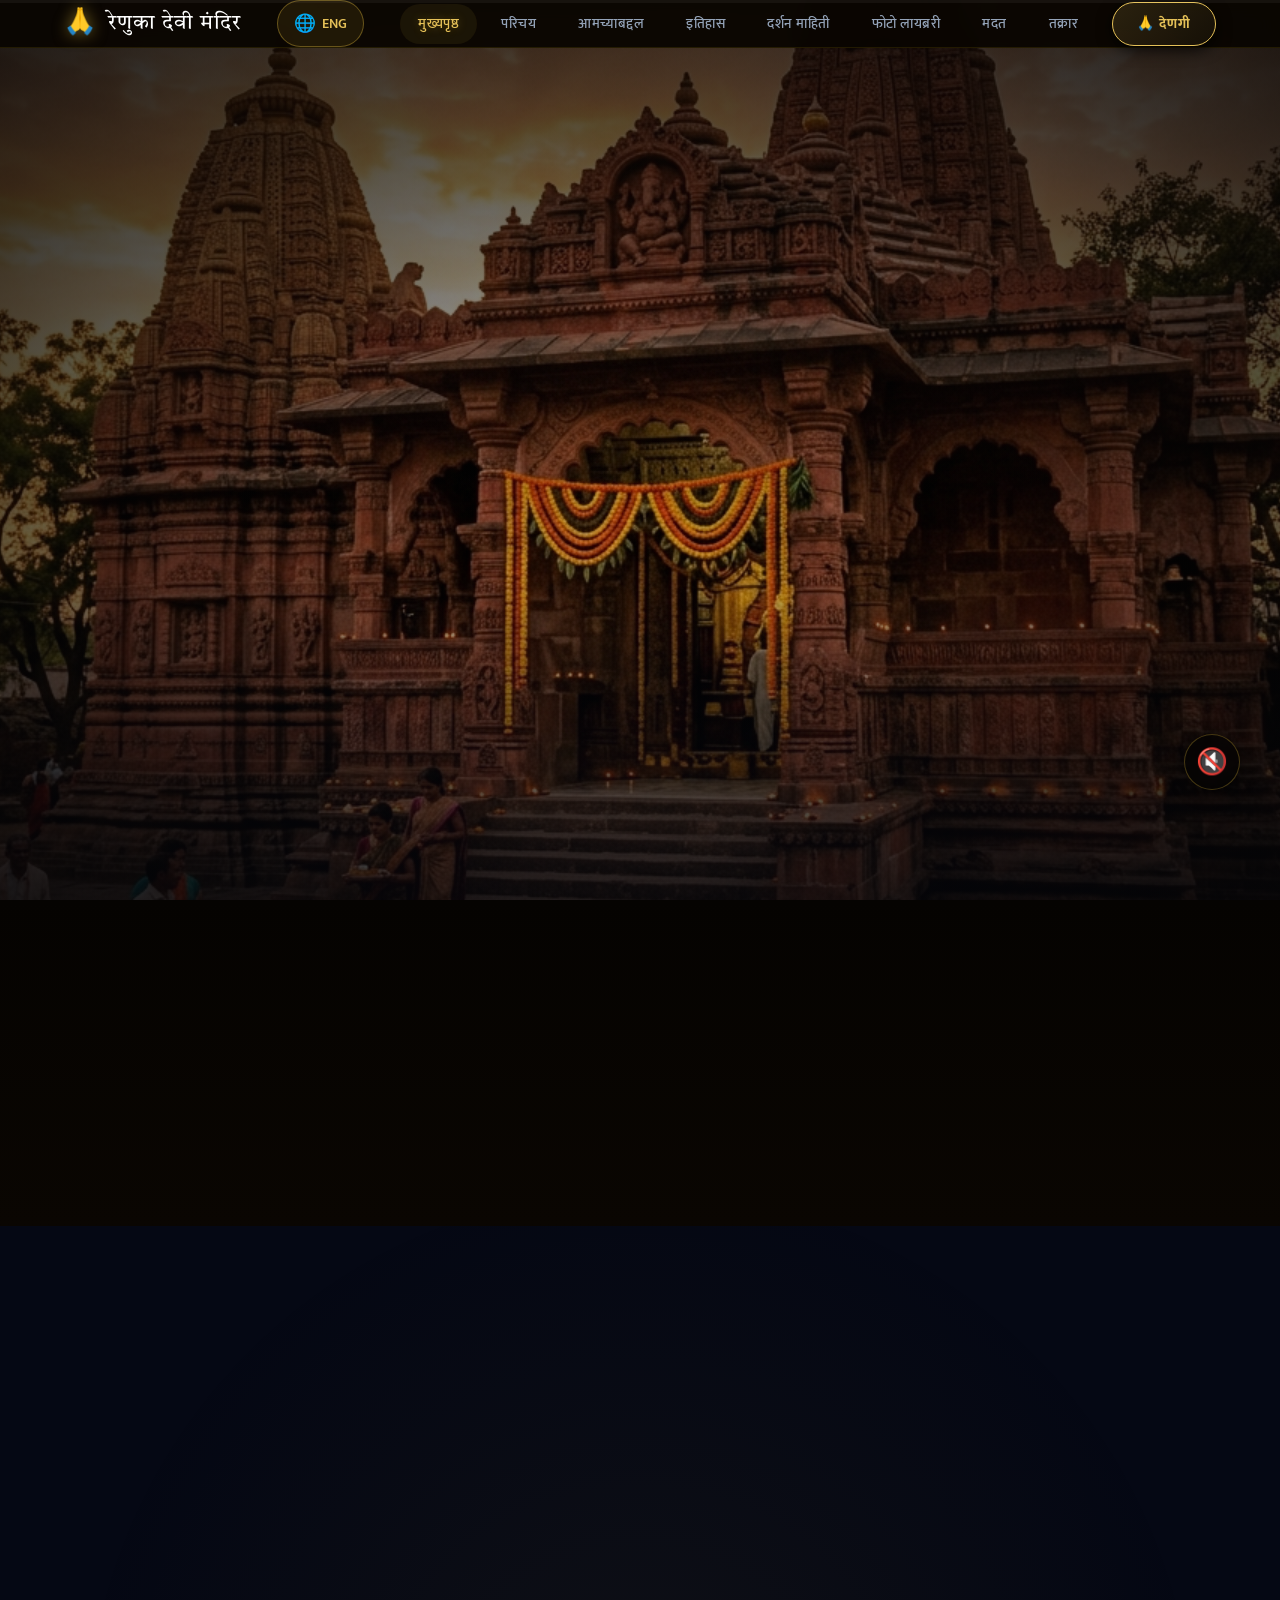
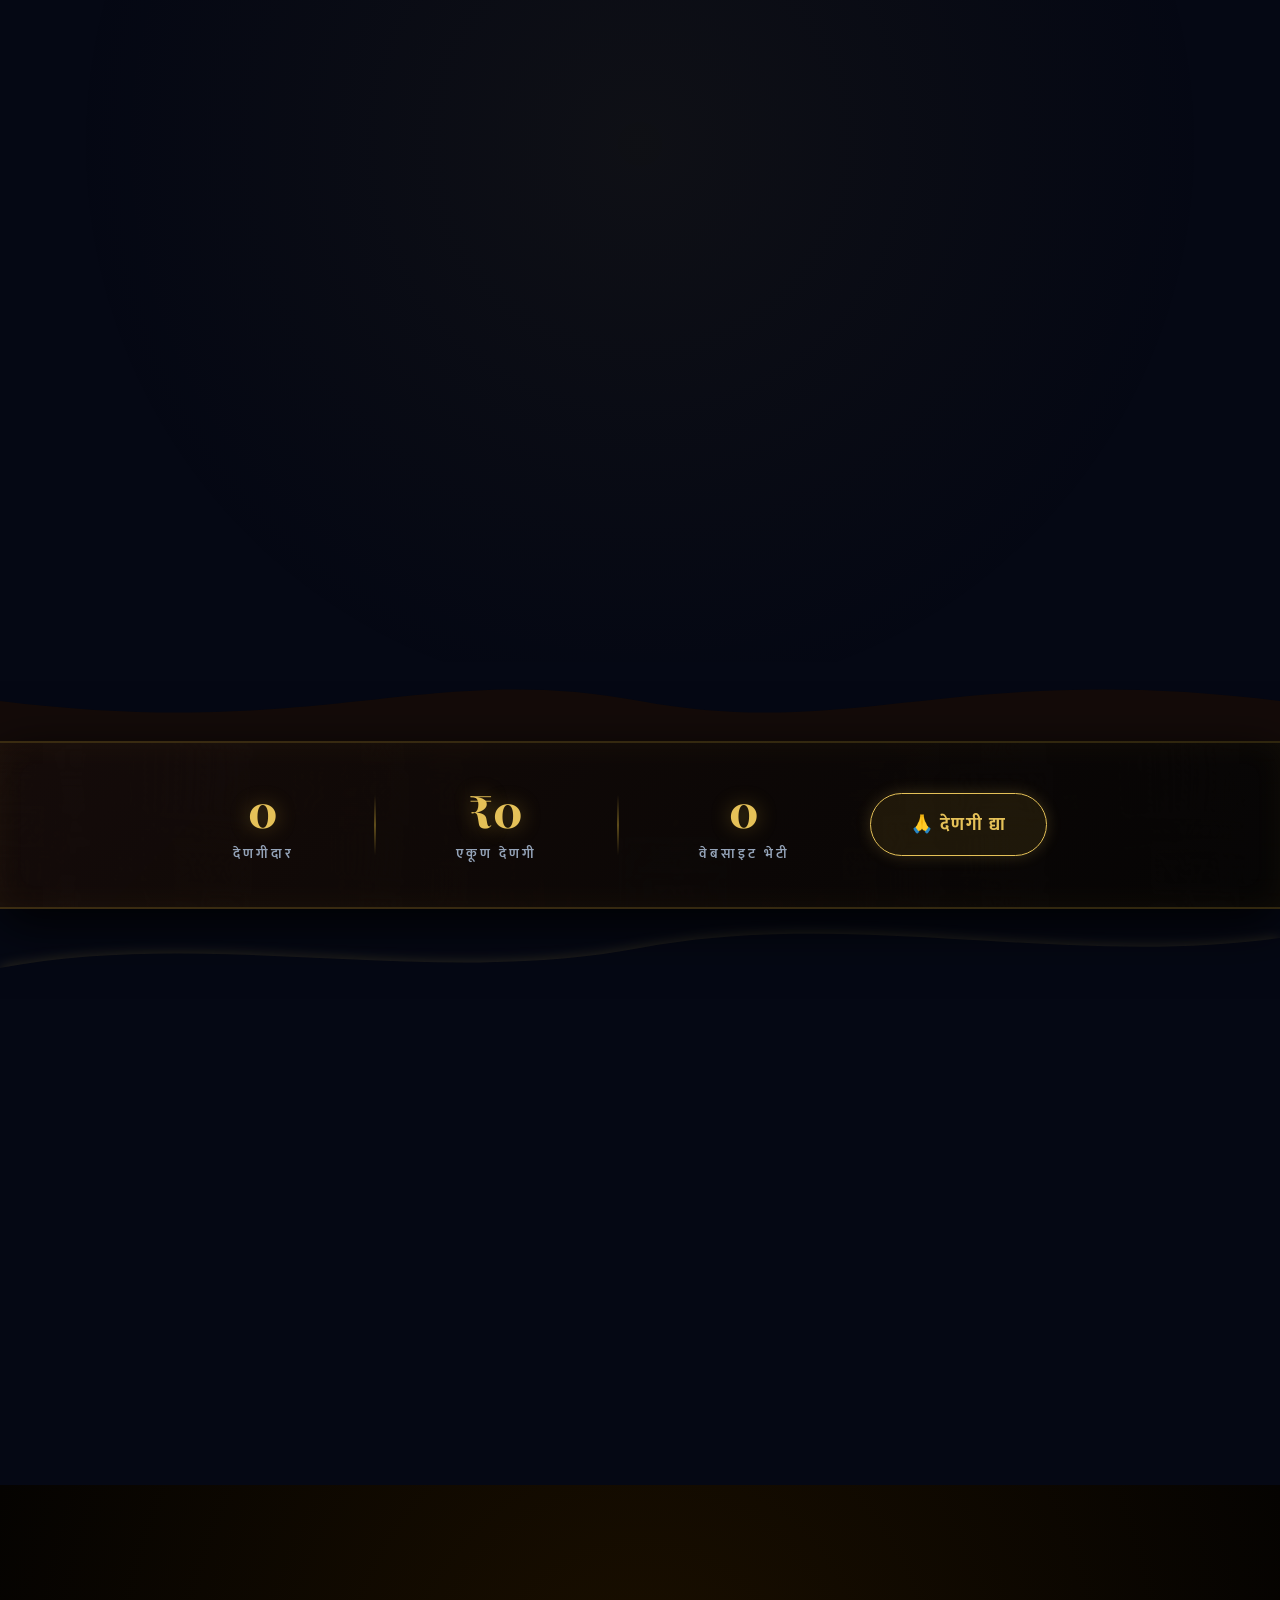
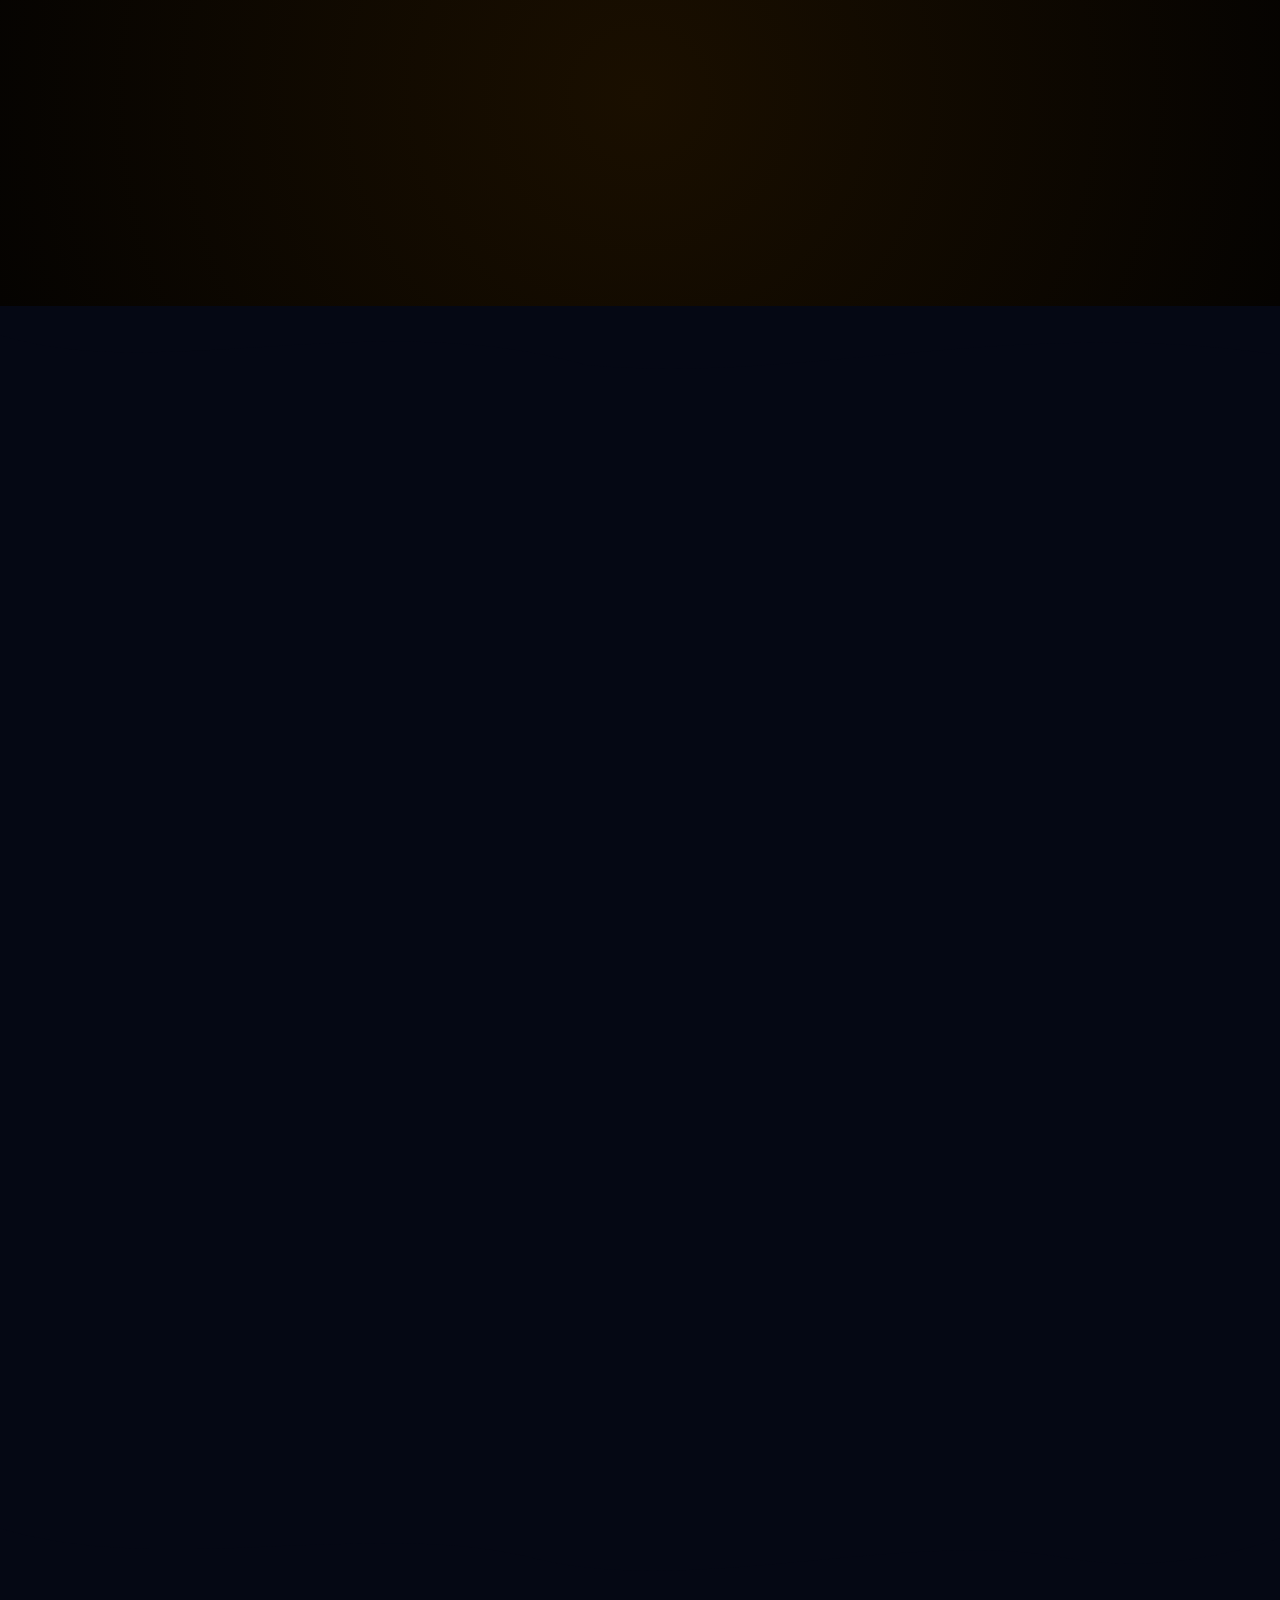
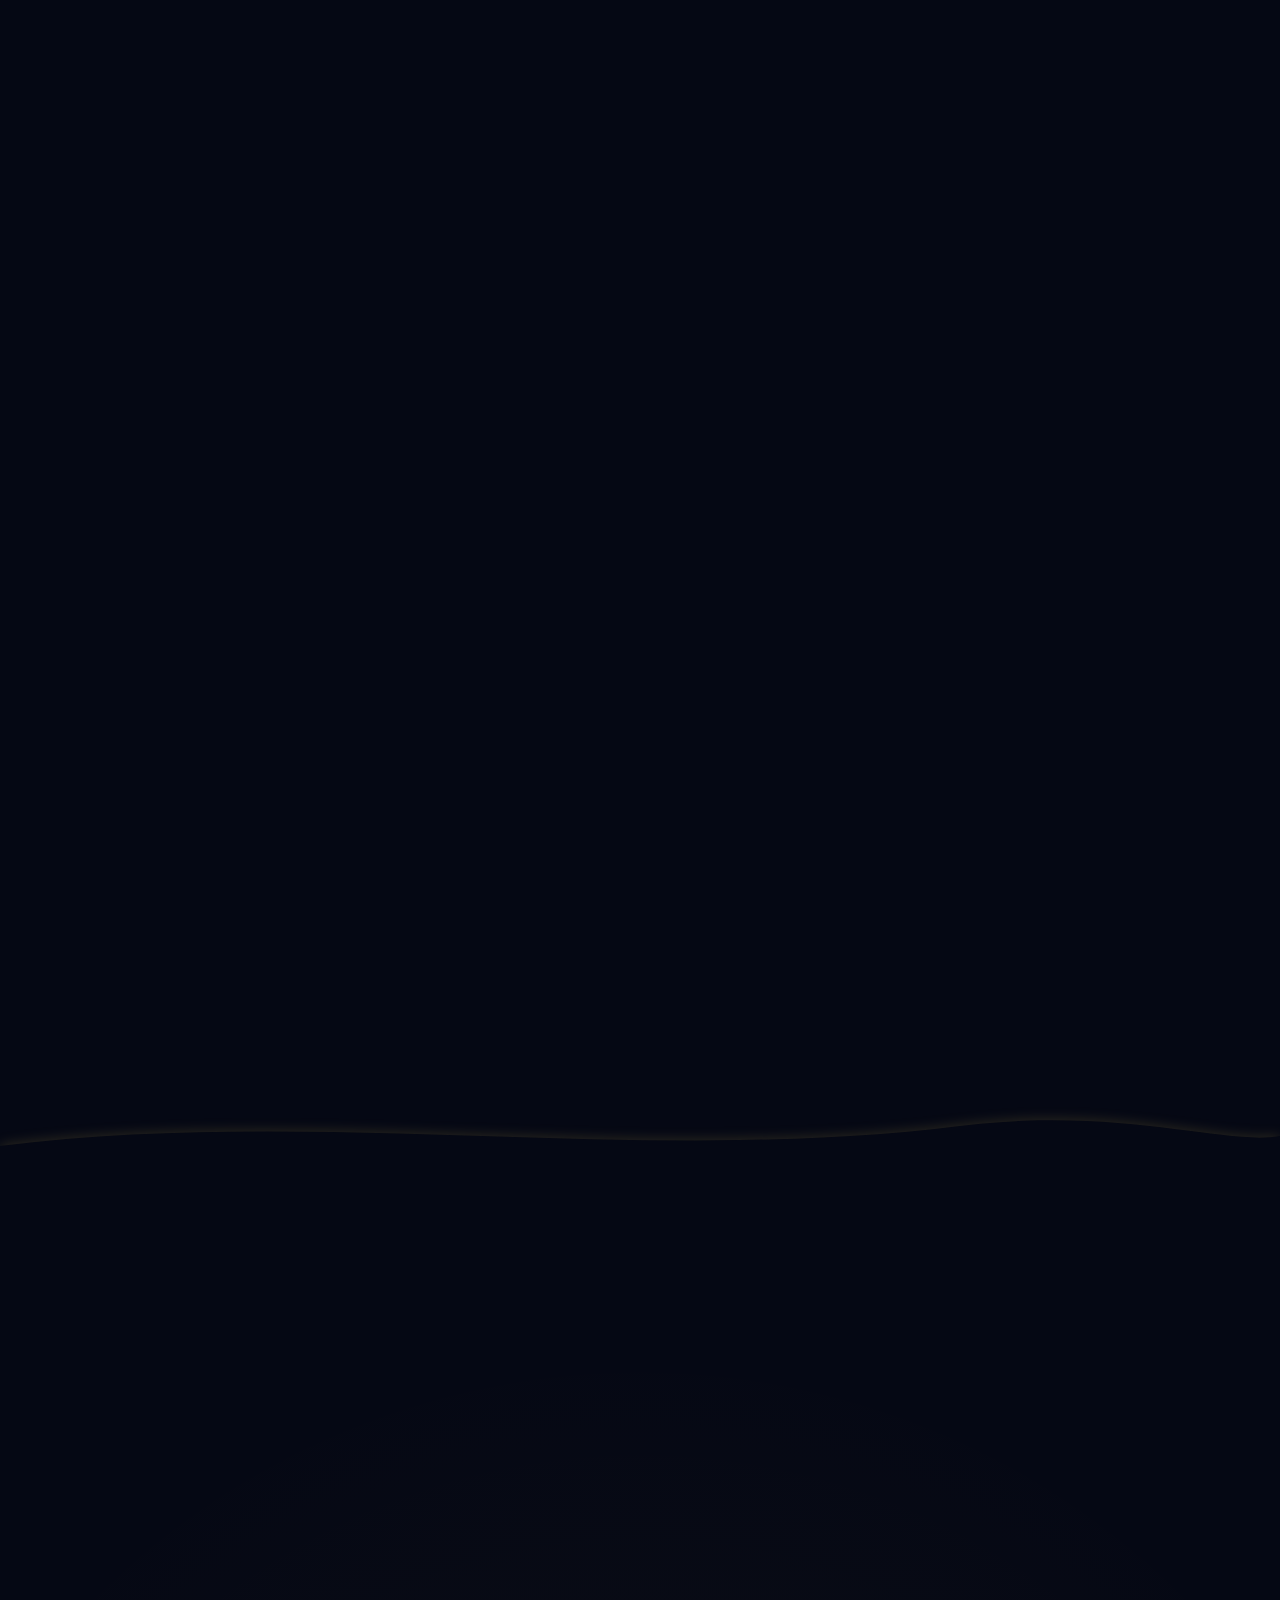
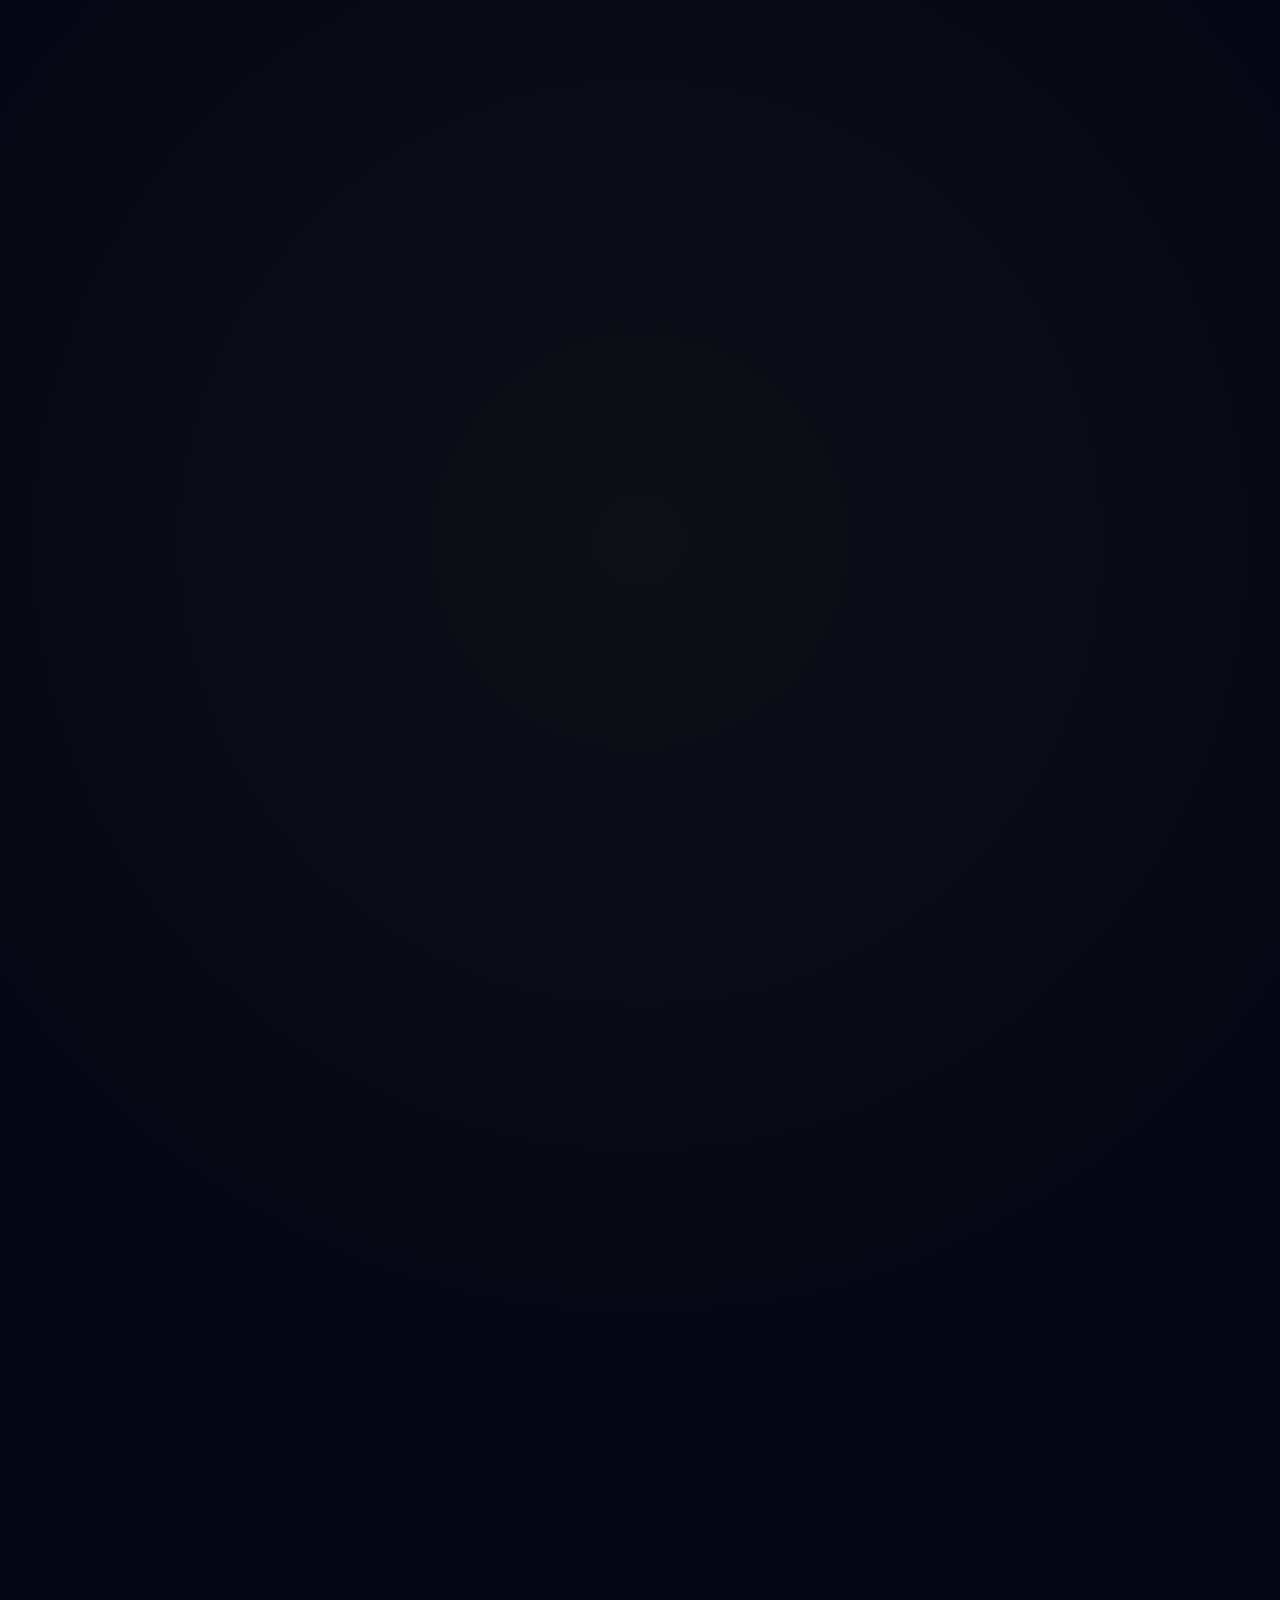
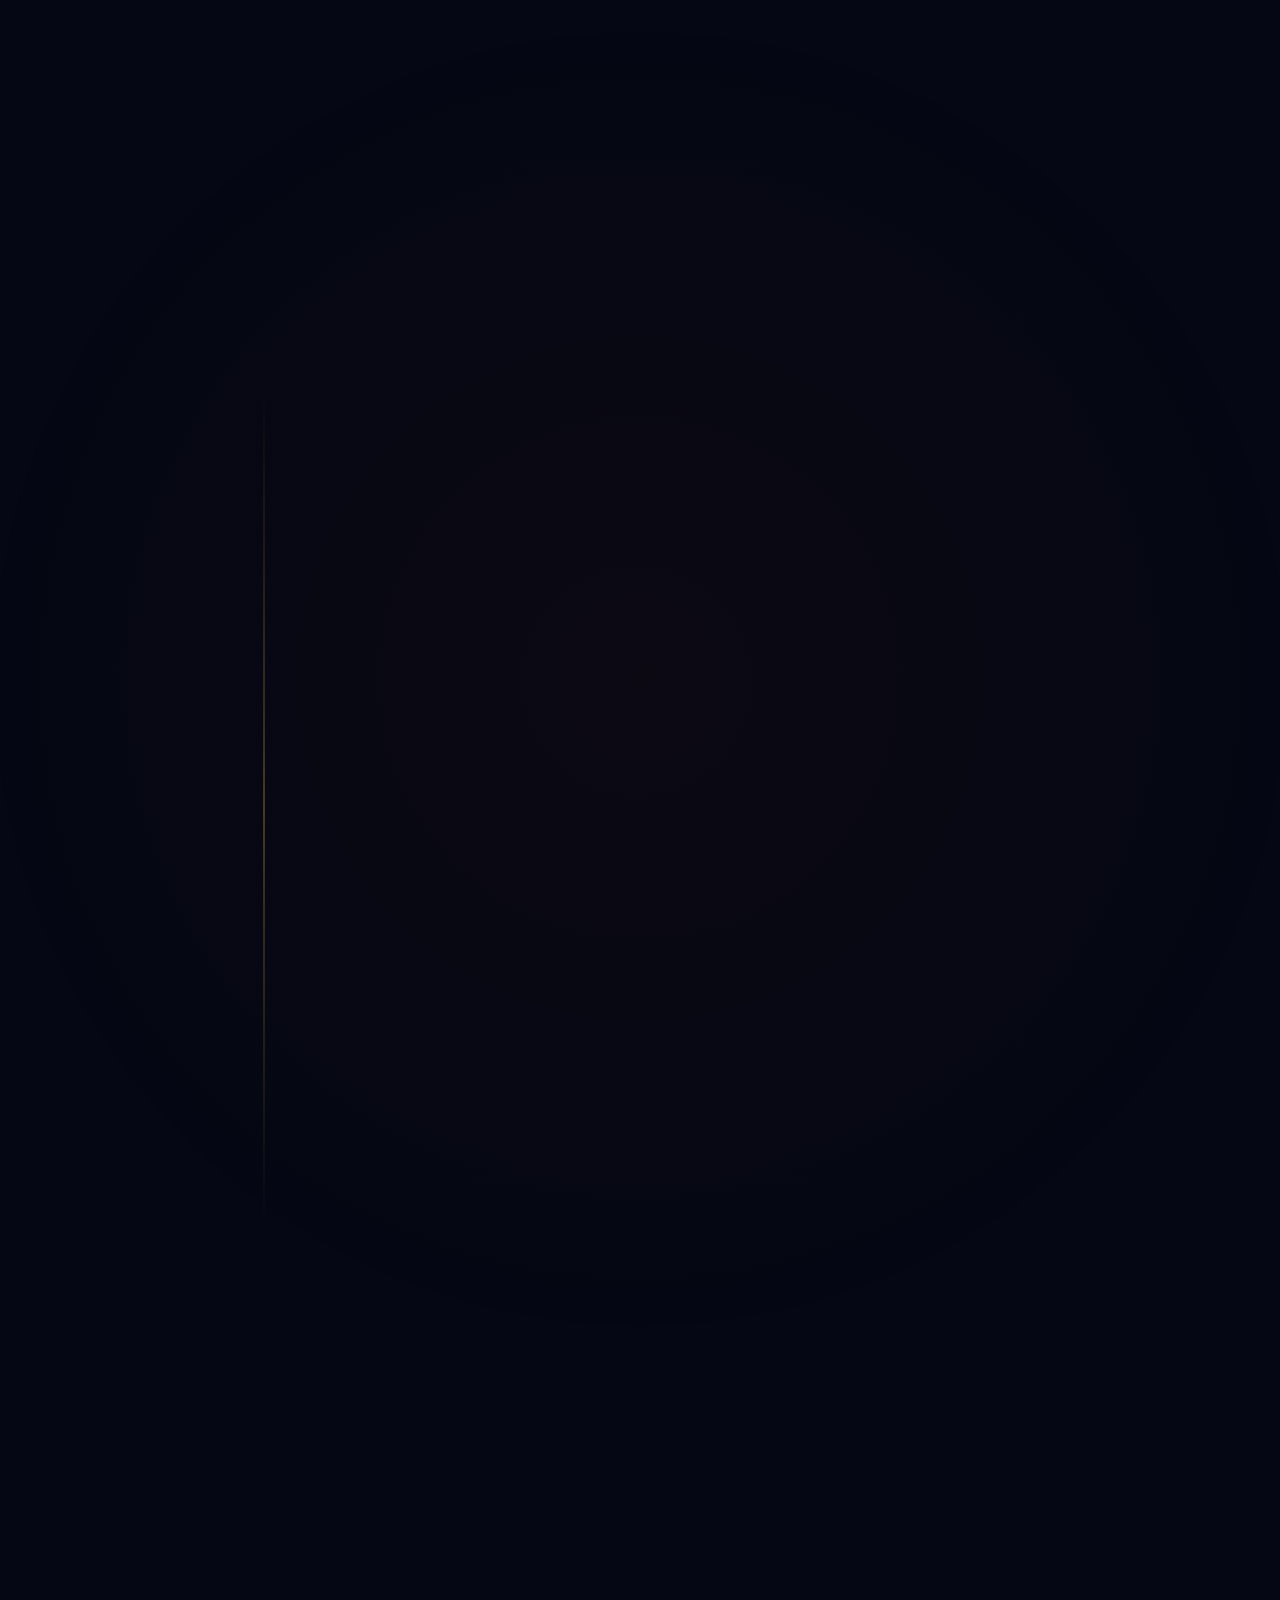
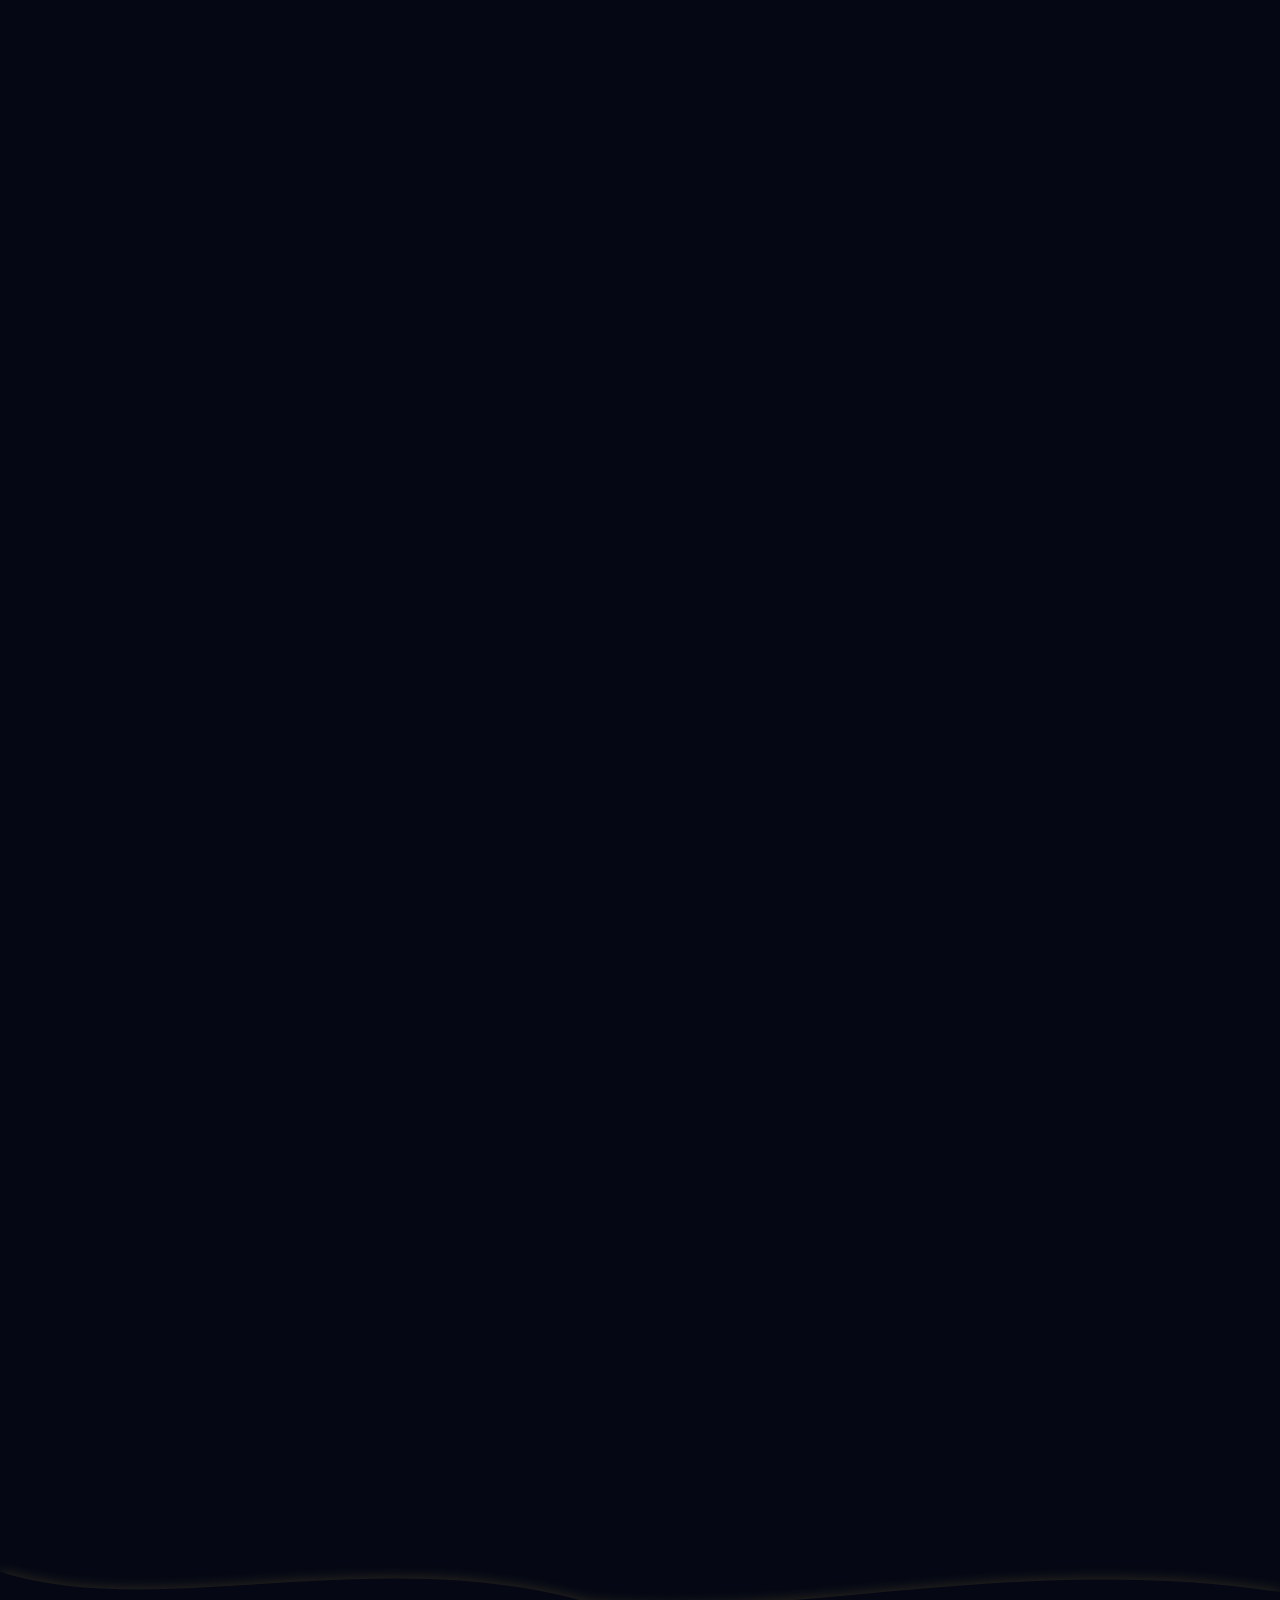
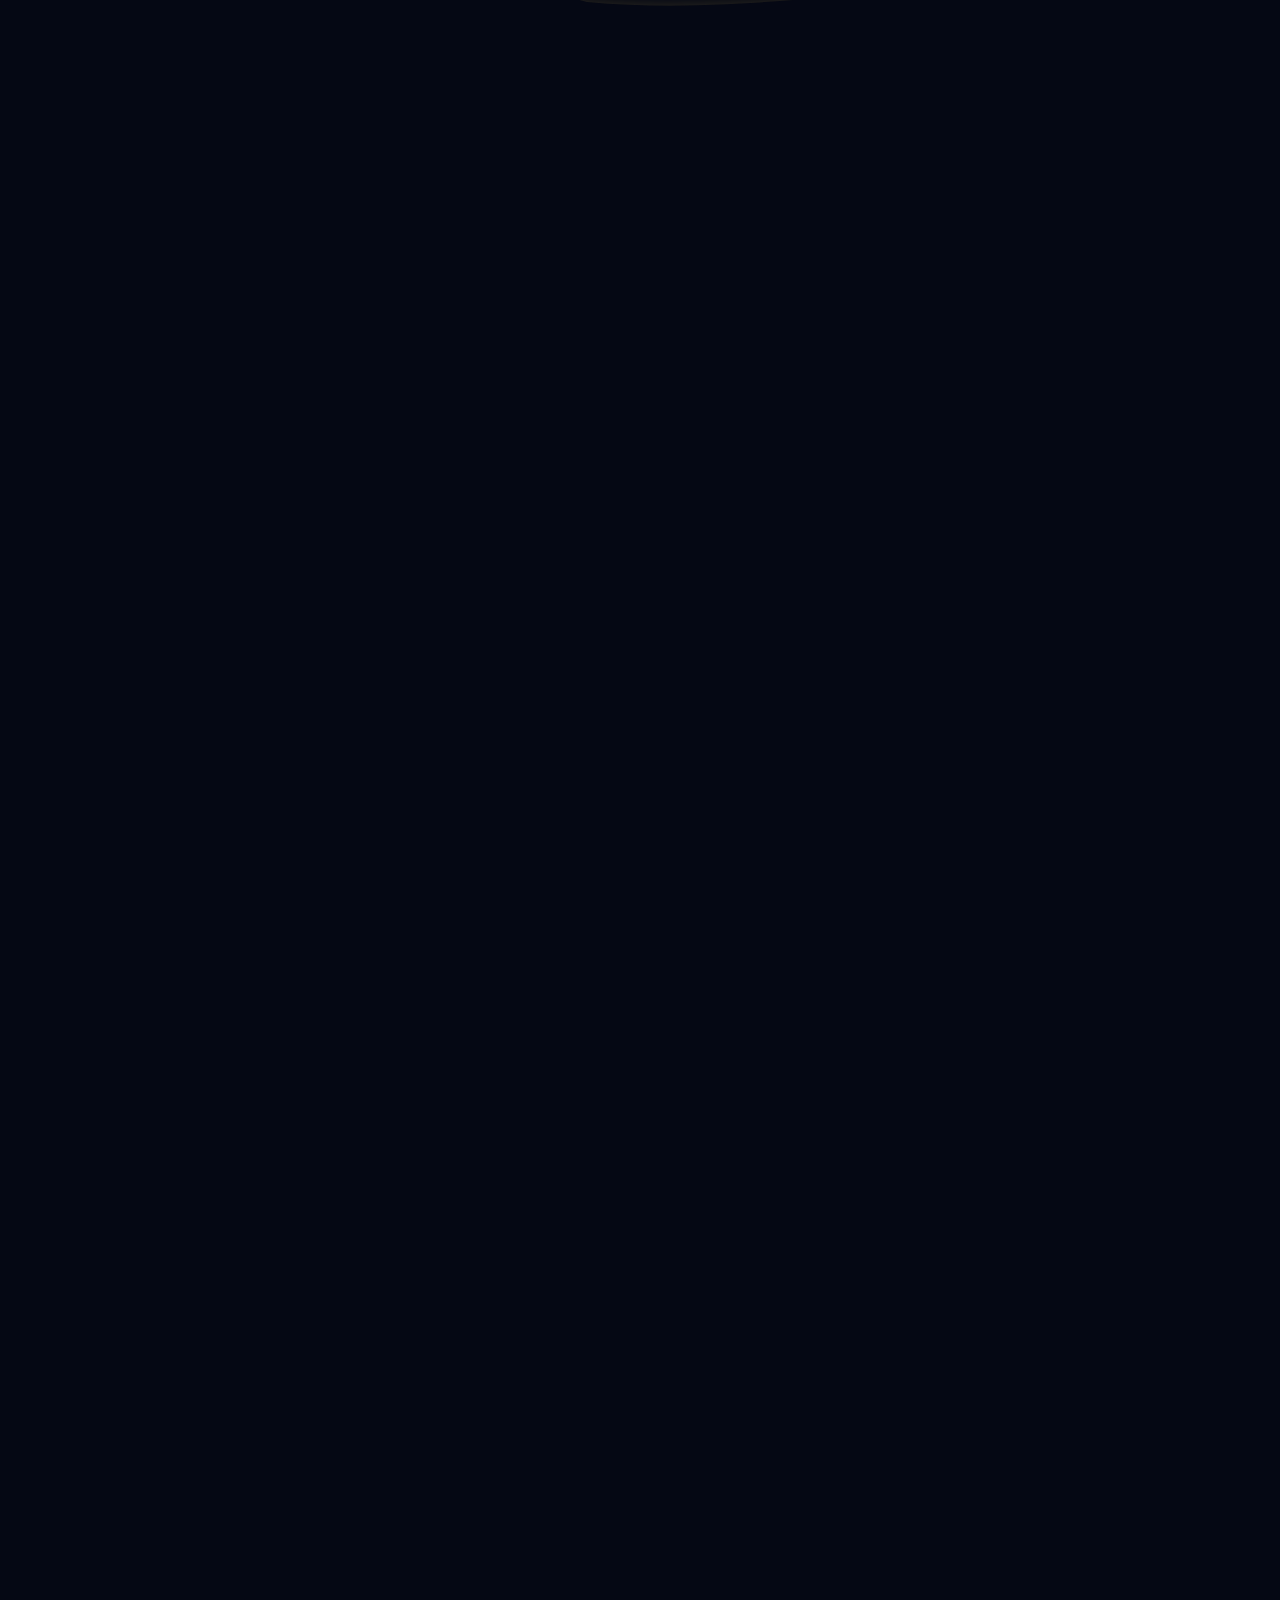
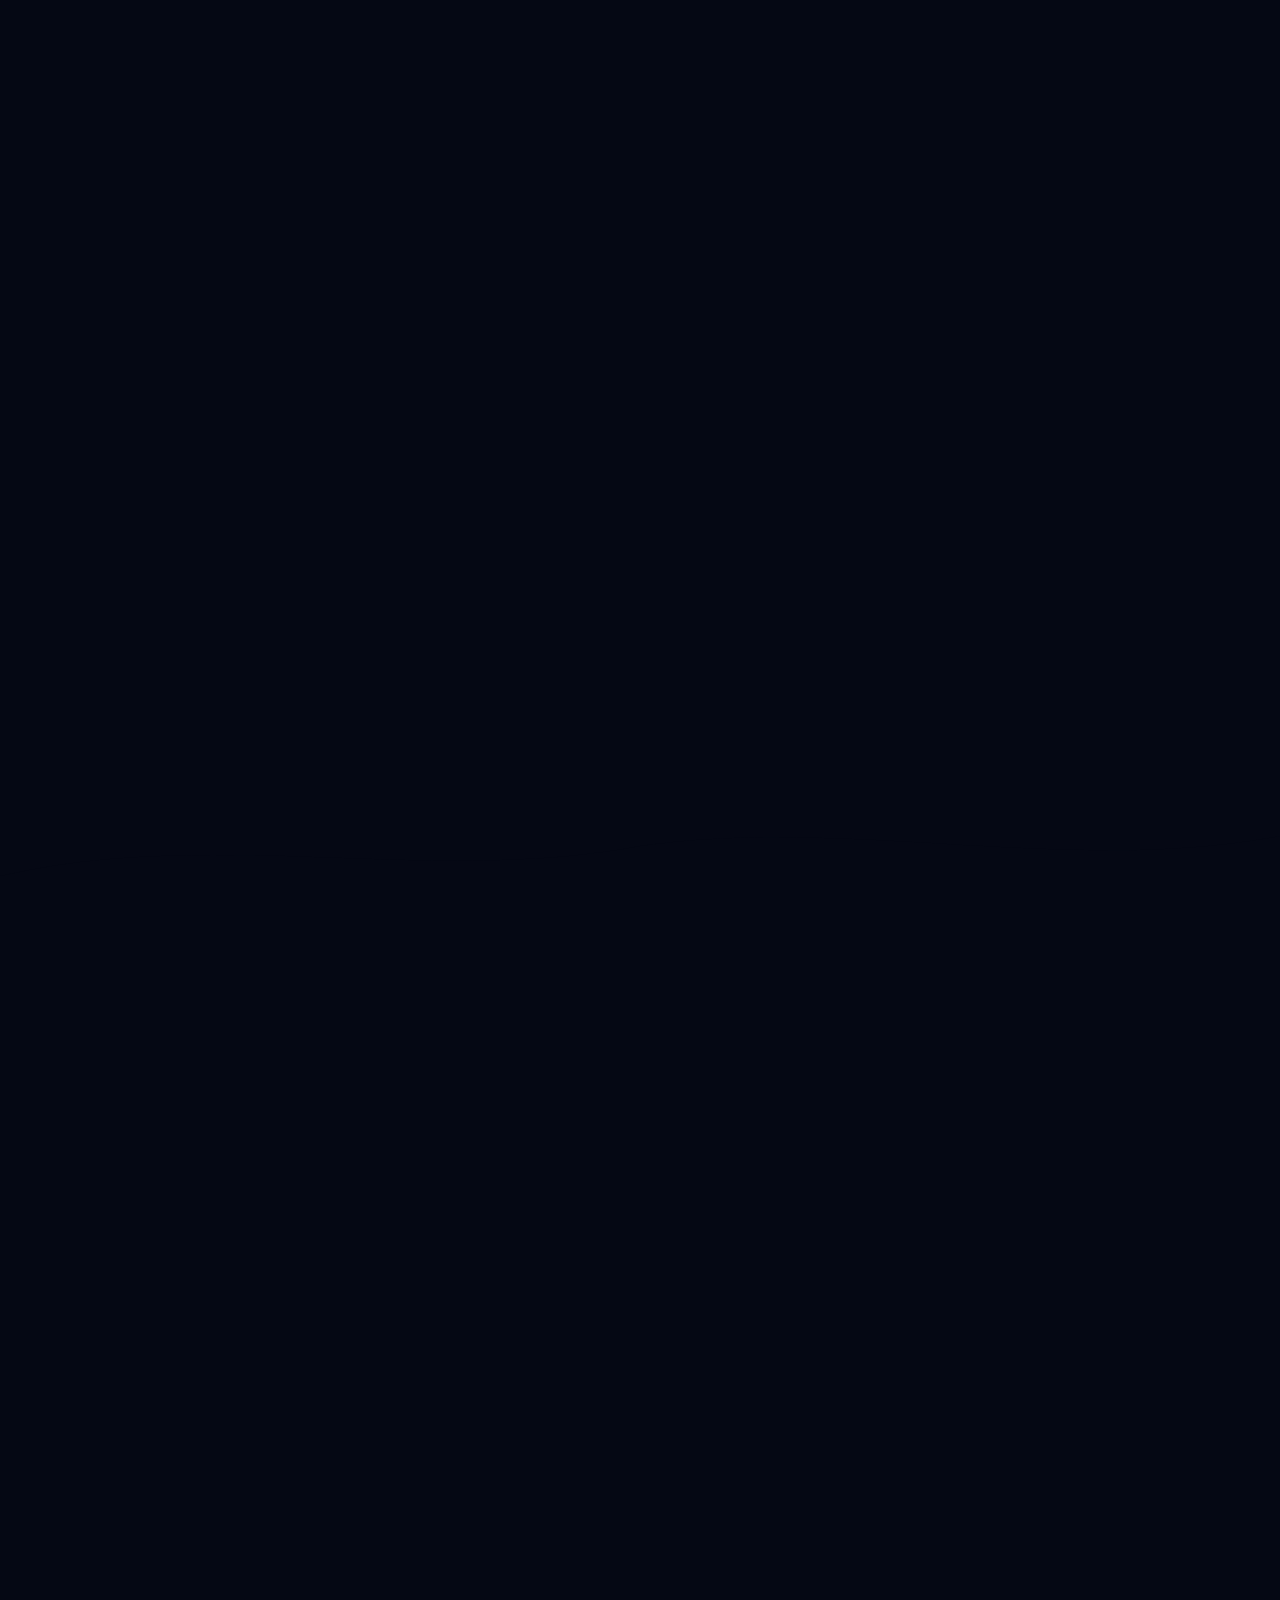
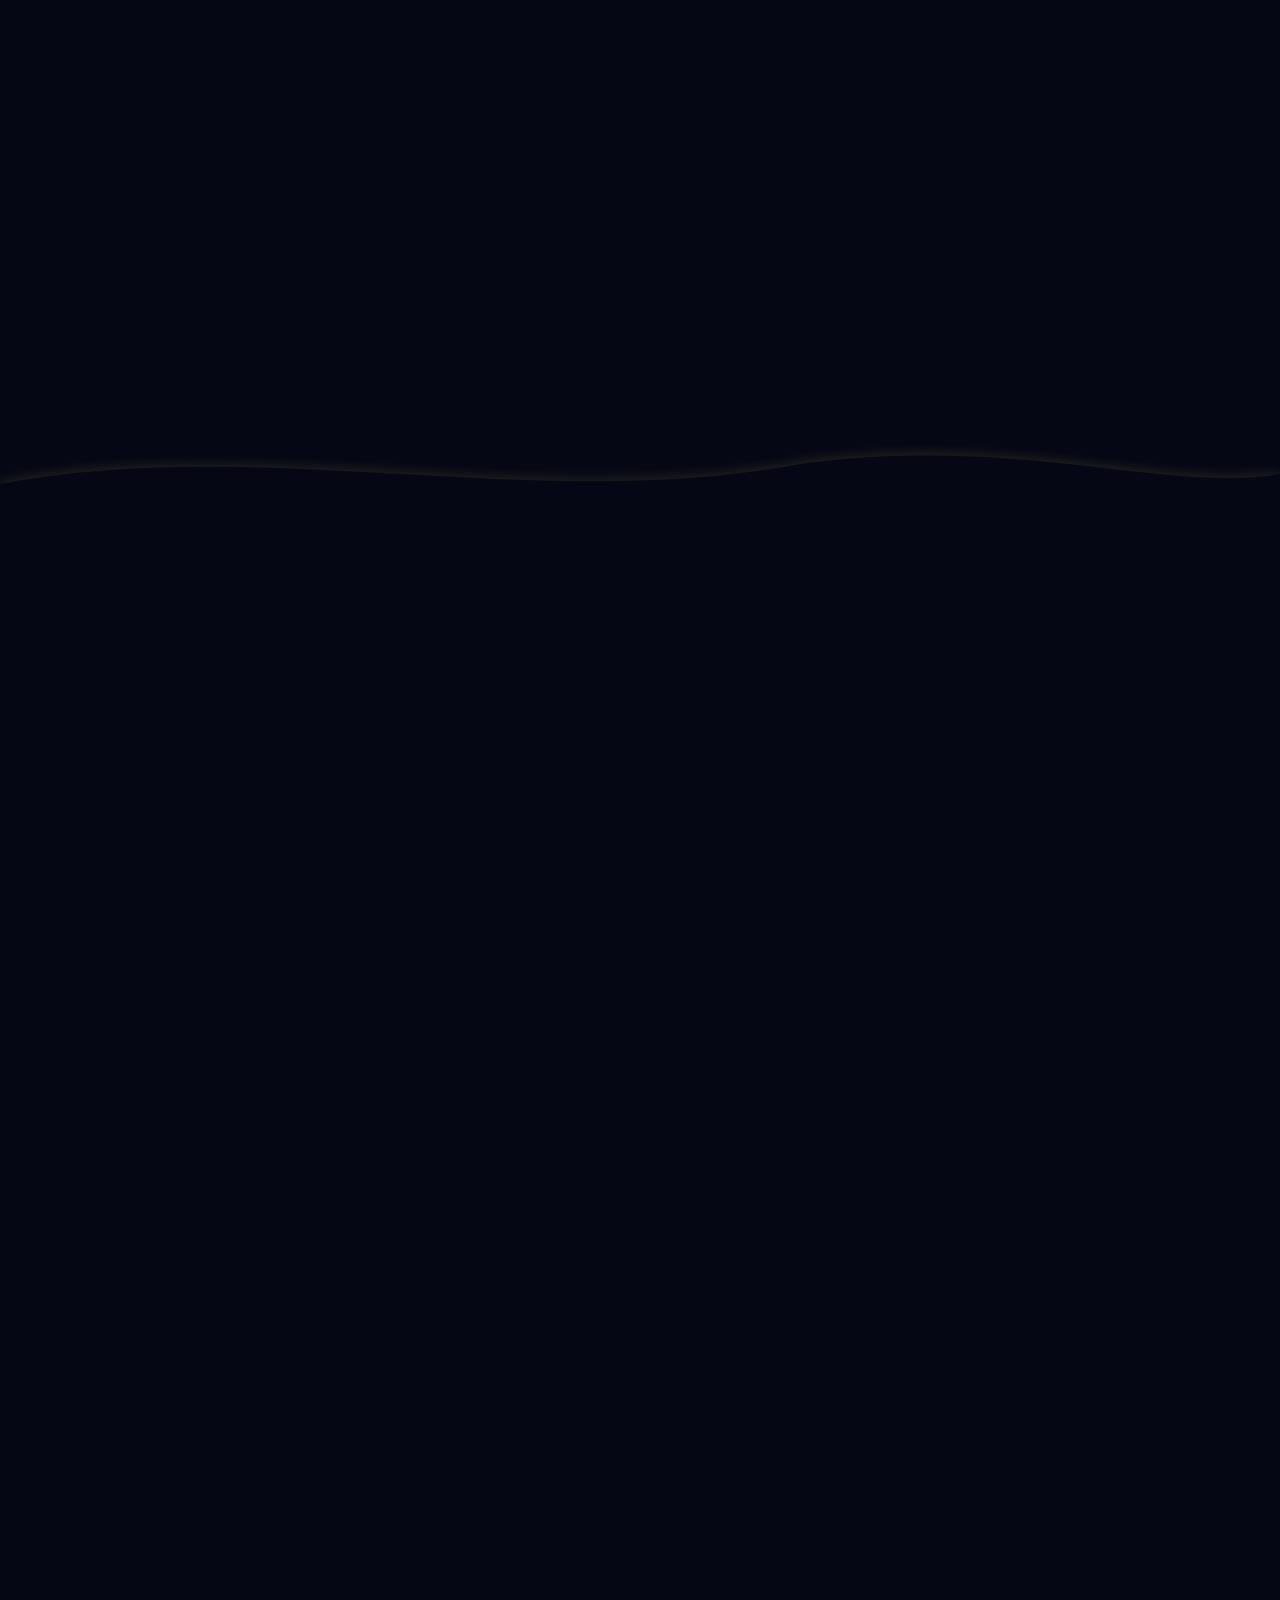
==== index.html @ a60993f3 "Add remaining top features: Notice cards, News ticker, Countdown timer, Aarti text section, Temple s" ====
<!DOCTYPE html>
<html lang="en">
<head>
    <meta charset="UTF-8">
    <meta name="viewport" content="width=device-width, initial-scale=1.0">
    <title>Renuka Devi Temple | Ranisawargaon, Parbhani</title>
    <meta name="description" content="Discover the ancient Renuka Devi Temple in Ranisawargaon village, Gangakhed, Parbhani, Maharashtra.">
    <meta property="og:title" content="Renuka Devi Temple | Ranisawargaon">
    <meta property="og:description" content="Sacred heritage of Marathwada - Renuka Devi Temple">
    <meta property="og:type" content="website">
    <meta property="og:image" content="images/temple-hero.png">
    <link rel="preconnect" href="https://fonts.googleapis.com">
    <link rel="preconnect" href="https://fonts.gstatic.com" crossorigin>
    <link href="https://fonts.googleapis.com/css2?family=Montserrat:wght@300;400;500;600;700&family=Playfair+Display:ital,wght@0,400;0,600;0,700;0,800;1,400&family=Tiro+Devanagari+Hindi:ital@0;1&family=Mukta:wght@300;400;500;600;700;800&display=swap" rel="stylesheet">
    <link rel="stylesheet" href="styles.css?v=8.0">
    <script src="translations.js?v=8.0"></script>
</head>
<body>
    <!-- SCROLL PROGRESS BAR -->
    <div class="scroll-progress-container"><div class="scroll-progress-bar" id="scroll-progress-bar"></div></div>

    <!-- FLOATING AMBIENT PARTICLES (generated by JS) -->
    <div id="ambient-particles-container"></div>

    <!-- 🎬 CINEMATIC MYTHOLOGICAL PRELOADER 🎬 -->
    <div id="preloader" class="preloader">
        <!-- Layer 1: Animated radial background -->
        <div class="pl-bg"></div>
        <!-- Layer 2: Floating sacred embers -->
        <div class="pl-sparkles" id="pl-sparkles"></div>
        <!-- Layer 3: Radial golden light burst (hidden initially) -->
        <div class="pl-lightburst" id="pl-lightburst"></div>

        <div class="preloader-content">
            <!-- Stage 1: Temple Logo with mandala rings -->
            <div class="pl-logo-stage" id="pl-logo-stage">
                <div class="pl-mandala">
                    <div class="pl-ring pl-ring-1"></div>
                    <div class="pl-ring pl-ring-2"></div>
                    <div class="pl-ring pl-ring-3"></div>
                    <div class="pl-ring pl-ring-4"></div>
                </div>
                <img src="images/temple-logo.png" alt="Renuka Devi Temple" class="pl-logo-img" id="pl-logo-img">
            </div>

            <!-- Stage 2: Ornate title block -->
            <div class="pl-title-block" id="pl-title-block">
                <div class="pl-ornament pl-ornament-top">⸙❦⸙</div>
                <h1 class="pl-title">
                    <span class="pl-char" style="--i:0">॥</span><span class="pl-char pl-space" style="--i:1">&nbsp;</span><span class="pl-char" style="--i:2">श्री</span><span class="pl-char pl-space" style="--i:3">&nbsp;</span><span class="pl-char" style="--i:4">रे</span><span class="pl-char" style="--i:5">णु</span><span class="pl-char" style="--i:6">का</span><span class="pl-char pl-space" style="--i:7">&nbsp;</span><span class="pl-char" style="--i:8">मा</span><span class="pl-char" style="--i:9">ता</span><span class="pl-char pl-space" style="--i:10">&nbsp;</span><span class="pl-char" style="--i:11">॥</span>
                </h1>
                <div class="pl-ornament pl-ornament-bottom">⸙❦⸙</div>
            </div>

            <!-- Stage 3: Tagline + progress -->
            <div class="pl-bottom" id="pl-bottom">
                <p class="pl-tagline">राणीसावरगाव • गंगाखेड • परभणी</p>
                <div class="pl-progress">
                    <div class="pl-progress-track">
                        <div class="pl-progress-fill" id="preloader-progress-bar"></div>
                        <div class="pl-progress-glow" id="pl-progress-glow"></div>
                    </div>
                    <span class="pl-progress-label" id="pl-progress-label">कृपया प्रतीक्षा करा...</span>
                </div>
            </div>
        </div>
    </div>

    <nav id="main-nav" class="navbar">
        <div class="nav-container">
            <a href="#home" class="nav-logo" id="nav-logo">
                <span class="nav-logo-icon">🙏</span>
                <span class="nav-logo-text">रेणुका देवी मंदिर</span>
            </a>
            <div class="nav-controls">
                <button id="lang-toggle-btn" class="lang-toggle-btn" onclick="toggleLanguage()"><span class="lang-icon">🌐</span> ENG</button>
                <button class="nav-toggle" id="nav-toggle" aria-label="Toggle menu" aria-expanded="false">
                    <span class="hamburger"></span>
                </button>
            </div>
            <ul class="nav-menu" id="nav-menu">
                <li><a href="#home" class="nav-link active" data-i18n="nav-home">मुख्यपृष्ठ</a></li>
                <li><a href="#about" class="nav-link" data-i18n="nav-about">परिचय</a></li>
                <li><a href="#about-us" class="nav-link" data-i18n="nav-aboutus">आमच्याबद्दल</a></li>
                <li><a href="#history" class="nav-link" data-i18n="nav-history">इतिहास</a></li>
                <li><a href="#visit" class="nav-link" data-i18n="nav-visit">दर्शन माहिती</a></li>
                <li><a href="#gallery" class="nav-link" data-i18n="nav-gallery">फोटो लायब्ररी</a></li>
                <li><a href="#help" class="nav-link" data-i18n="nav-help">मदत</a></li>
                <li><a href="#complaint" class="nav-link" data-i18n="nav-complaint">तक्रार</a></li>
                <li><button class="nav-donate-btn" id="nav-donate-btn" onclick="document.getElementById('welcome-popup').classList.add('active')" data-i18n="nav-donate">🙏 देणगी</button></li>
            </ul>
        </div>
    </nav>



    <header id="home" class="hero">
        <div class="hero-bg" id="parallax-bg">
            <div class="hero-overlay"></div>
        </div>
        <div class="hero-content">
            <div class="hero-badge animate-on-scroll"><span>॥ श्री ॥</span></div>
            <h1 class="hero-title animate-on-scroll">
                <span class="hero-title-marathi shimmer-text" data-i18n="nav-title">रेणुका देवी मंदिर</span>
            </h1>
            <p class="hero-subtitle animate-on-scroll" data-i18n="hero-subtitle">राणीसावरगाव · गंगाखेड · परभणी · महाराष्ट्र</p>
            <p class="hero-tagline animate-on-scroll" data-i18n="hero-tagline">मराठवाड्याच्या मातीतलं पवित्र तीर्थक्षेत्र</p>
            <div class="temple-status-wrapper animate-on-scroll">
                <div class="temple-status-badge" id="temple-status">
                    <span class="status-indicator"></span>
                    <span class="status-text" id="status-text">तपासत आहे...</span>
                    <span class="status-time">(वेळ: सकाळी ६:०० - रात्री ९:००)</span>
                </div>
            </div>
            <div class="hero-cta-group animate-on-scroll">
                <div class="puja-menu-container">
                    <button class="hero-cta puja-btn" onclick="togglePujaMenu()" data-i18n="hero-cta-puja">🙏 आभासी पूजा</button>
                    <div id="puja-menu" class="puja-menu">
                        <button onclick="offerFlowers(); togglePujaMenu()">🌺 पुष्पवृष्टी</button>
                        <button onclick="startAarti(); togglePujaMenu()">🪔 आरती करा (Aarti)</button>
                        <button onclick="lightDiya(); togglePujaMenu()">✨ दीप प्रज्वलन</button>
                        <button onclick="ringBell(); togglePujaMenu()">🔔 घंटा नाद</button>
                        <button onclick="playDrum(); togglePujaMenu()">🥁 नगारा वादन (Play Drum)</button>
                    </div>
                </div>
            </div>
        </div>
        <div class="hero-scroll-indicator"><div class="scroll-line"></div></div>
    </header>

    <!-- NEW: FESTIVAL COUNTDOWN TIMER -->
    <section id="festival-countdown" class="countdown-section">
        <div class="container">
            <div class="countdown-wrapper premium-card animate-on-scroll">
                <div class="countdown-header">
                    <span class="countdown-icon">🎉</span>
                    <h3 id="next-festival-name">पुढील मोठा उत्सव: <span class="highlight">नवरात्रोत्सव २०२६</span></h3>
                </div>
                <div class="countdown-timer" id="countdown-timer">
                    <div class="time-box">
                        <span class="time-num" id="cd-days">00</span>
                        <span class="time-label" data-i18n="cd-days">दिवस</span>
                    </div>
                    <div class="time-separator">:</div>
                    <div class="time-box">
                        <span class="time-num" id="cd-hours">00</span>
                        <span class="time-label" data-i18n="cd-hours">तास</span>
                    </div>
                    <div class="time-separator">:</div>
                    <div class="time-box">
                        <span class="time-num" id="cd-minutes">00</span>
                        <span class="time-label" data-i18n="cd-minutes">मिनिटे</span>
                    </div>
                    <div class="time-separator">:</div>
                    <div class="time-box">
                        <span class="time-num" id="cd-seconds">00</span>
                        <span class="time-label" data-i18n="cd-seconds">सेकंद</span>
                    </div>
                </div>
            </div>
        </div>
    </section>

    <!-- TODAY's DARSHAN -->
    <section id="daily-darshan" class="section darshan-section">
        <div class="container">
            <div class="section-header animate-on-scroll">
                <span class="section-tag" data-i18n="sec-darshan-tag">नित्य दर्शन</span>
                <h2 class="section-title text-gold-gradient shimmer-text" data-i18n="sec-darshan-title">आजचे दर्शन</h2>
                <div class="section-divider"><span class="divider-icon">🪔</span></div>
            </div>
            <div class="darshan-wrapper animate-on-scroll">
                <div class="darshan-frame premium-card">
                    <img src="images/renuka-1.jpg" alt="आजचे दर्शन" class="darshan-img">
                    <div class="darshan-info">
                        <h3 class="tithi-text" data-i18n="darshan-mata">श्री रेणुका माता</h3>
                        <p class="date-text" id="today-date"></p>
                    </div>
                </div>
            </div>
        </div>
    </section>

    <!-- Wave: Darshan → Donation Strip -->
    <div class="wave-divider wave-to-strip"><svg viewBox="0 0 1200 80" preserveAspectRatio="none"><path d="M0,40 C300,80 400,0 600,40 C800,80 900,0 1200,40 L1200,80 L0,80 Z"></path></svg></div>
    <!-- DONATION COUNTER STRIP -->
    <div class="donation-strip" id="donation-strip">
        <div class="container">
            <div class="donation-strip-inner">
                <div class="donation-stat">
                    <span class="dstat-number" id="donor-count">0</span>
                    <span class="dstat-label" data-i18n="dstat-donor">देणगीदार</span>
                </div>
                <div class="dstat-divider"></div>
                <div class="donation-stat">
                    <span class="dstat-number">₹<span id="donation-total">0</span></span>
                    <span class="dstat-label" data-i18n="dstat-total">एकूण देणगी</span>
                </div>
                <div class="dstat-divider"></div>
                <div class="donation-stat">
                    <span class="dstat-number" id="visitor-count">0</span>
                    <span class="dstat-label" data-i18n="dstat-visit">वेबसाइट भेटी</span>
                </div>
                <button class="donate-strip-btn" onclick="openDonationModal()" data-i18n="dstat-btn">🙏 देणगी द्या</button>
            </div>
        </div>
    </div>

    <!-- Wave: Donation Strip → Suvichar -->
    <div class="wave-divider wave-gold"><svg viewBox="0 0 1200 80" preserveAspectRatio="none"><path d="M0,60 C200,20 400,80 600,40 C800,0 1000,60 1200,30 L1200,80 L0,80 Z"></path></svg></div>

    <!-- DAILY SUVICHAR -->
    <section id="suvichar" class="section suvichar-section">
        <div class="container">
            <div class="suvichar-card animate-on-scroll">
                <div class="suvichar-icon">📜</div>
                <h3 class="suvichar-title">आजचा सुविचार</h3>
                <p class="suvichar-text" id="daily-quote-text"></p>
                <p class="suvichar-author" id="daily-quote-author"></p>
            </div>
        </div>
    </section>

    <!-- NEW: AARTI & STOTRA SECTION -->
    <section id="aarti-stotra" class="section aarti-section">
        <div class="container">
            <div class="section-header animate-on-scroll">
                <span class="section-tag" data-i18n="sec-aarti-tag">भक्ती आणि स्तोत्र</span>
                <h2 class="section-title shimmer-text" data-i18n="sec-aarti-title">श्री रेणुका माता आरती</h2>
                <div class="section-divider"><span class="divider-icon">🪔</span></div>
            </div>
            
            <div class="aarti-container animate-on-scroll">
                <div class="aarti-card">
                    <div class="aarti-audio-controls">
                        <button class="aarti-play-btn" onclick="toggleAartiAudio()" id="aarti-play-btn">
                            <span class="play-icon">▶</span> <span data-i18n="aarti-play">आरती ऐका</span>
                        </button>
                    </div>
                    <div class="aarti-lyrics">
                        <p>जय देवी जय देवी जय रेणुका माते ।<br>
                        भक्तांना पावसी तू अगाध कृपेते ॥ धृ ॥</p>
                        
                        <p>तुळजापूरची भवानी, माहूरची रेणुका ।<br>
                        वंदितो तुजला मी, माता जगदंबिका ।<br>
                        सप्तशृंगी निवासिनी, कोल्हापूरची महालक्ष्मी ।<br>
                        तुझ्या कृपेनेच सर्व सुखे मिळती ॥ १ ॥</p>

                        <p>परशुराम माता तू, जमदग्नीची पत्नी ।<br>
                        तुझ्या दर्शनाने हरती सर्व विघ्ने ।<br>
                        कुंकुम-हळदीने सजले तुझे रूप ।<br>
                        भक्तांना देते तू वरदान अनुपूप ॥ २ ॥</p>

                        <p>राणीसावरगावमध्ये तुझा वास ।<br>
                        दर्शन घेता पूर्ण होई सर्व आस ।<br>
                        तुझ्या कृपेनेच होवो सर्वांचे कल्याण ।<br>
                        हेच मागणे माते तुझे चरणी अर्पण ॥ ३ ॥</p>
                        
                        <p>जय देवी जय देवी जय रेणुका माते ।<br>
                        भक्तांना पावसी तू अगाध कृपेते ॥</p>
                    </div>
                    <div class="aarti-footer">
                        <span class="mantra">॥ ॐ श्री रेणुका मातायै नमः ॥</span>
                    </div>
                </div>
            </div>
        </div>
    </section>

    <!-- Wave: Darshan → About -->
    <div class="wave-divider"><svg viewBox="0 0 1200 80" preserveAspectRatio="none"><path d="M0,30 C150,80 350,0 550,60 C750,80 950,10 1200,50 L1200,80 L0,80 Z"></path></svg></div>

    <section id="about" class="section about-section">
        <div class="container">
            <div class="section-header animate-on-scroll">
                <span class="section-tag" data-i18n="sec-about-tag">परिचय</span>
                <h2 class="section-title shimmer-text" data-i18n="sec-about-title">मंदिराविषयी</h2>
                <div class="section-divider"><span class="divider-icon">☙</span></div>
            </div>
            <div class="about-grid">
                <div class="about-image animate-on-scroll">
                    <img src="images/renuka-devi-mata.webp" alt="Renuka Devi idol" loading="lazy">
                    <div class="image-frame"></div>
                </div>
                <div class="about-content animate-on-scroll">
                    <h3 data-i18n="about-h3">राणीसावरगावचे आराध्य दैवत</h3>
                    <p data-i18n="about-p1">महाराष्ट्राच्या परभणी जिल्ह्यातील गंगाखेड तालुक्यात वसलेल्या राणीसावरगाव या ऐतिहासिक गावात श्री रेणुका देवीचे प्राचीन आणि जागृत मंदिर आहे. हे मंदिर गावाच्या आध्यात्मिक जीवनाचे केंद्रबिंदू असून, शतकानुशतके भाविकांच्या श्रद्धेचे प्रतीक राहिले आहे.</p>
                    <p data-i18n="about-p2">रेणुका माता ही महर्षी जमदग्नी यांची पत्नी आणि भगवान परशुरामांची माता म्हणून पुराणात वर्णिलेली आहे. तिची भक्ती, त्याग, आणि पातिव्रत्यधर्म यांमुळे ती देवी म्हणून पूजनीय झाली.</p>
                    <p data-i18n="about-p3">मंदिराचे वास्तूशिल्प मराठवाड्याच्या पारंपरिक शैलीचे उत्तम उदाहरण असून, दगडी कोरीवकाम, मंडप, आणि गर्भगृह यांची रचना भक्तांना आकर्षित करते.</p>
                    <div class="about-stats">
                        <div class="stat"><span class="stat-number">500+</span><span class="stat-label" data-i18n="stat-1-label">वर्षांचा इतिहास</span></div>
                        <div class="stat"><span class="stat-number">1000+</span><span class="stat-label" data-i18n="stat-2-label">वार्षिक यात्रेकरू</span></div>
                        <div class="stat"><span class="stat-number">365</span><span class="stat-label" data-i18n="stat-3-label">दिवस दर्शन</span></div>
                    </div>
                </div>
            </div>
        </div>
    </section>

    <!-- Wave: About → About Us -->
    <div class="wave-divider"><svg viewBox="0 0 1200 80" preserveAspectRatio="none"><path d="M0,20 C150,70 350,10 500,50 C650,90 850,20 1000,50 C1100,70 1200,30 1200,30 L1200,80 L0,80 Z"></path></svg></div>

    <!-- ABOUT US SECTION -->
    <section id="about-us" class="section aboutus-section">
        <div class="container">
            <div class="section-header animate-on-scroll">
                <span class="section-tag" data-i18n="sec-aboutus-tag">आमच्याबद्दल</span>
                <h2 class="section-title shimmer-text" data-i18n="sec-aboutus-title">मंदिर विश्वस्त मंडळ</h2>
                <div class="section-divider"><span class="divider-icon">☙</span></div>
            </div>
            <div class="aboutus-grid">
                <!-- Important Notice Card -->
                <div class="trust-card notice-card animate-on-scroll">
                    <div class="trust-icon" style="color: #ef4444;">⚠️</div>
                    <h3 data-i18n="notice-h3" style="color: #ef4444;">भाविकांना महत्त्वाची सूचना</h3>
                    <div class="notice-content">
                        <p><strong>नोंदणी क्रं. ए (४७३१) परभणी</strong><br>हे संस्थान मा. धर्मादाय आयुक्त औरंगाबाद यांच्याकडून नोंदणीकृत आहे.</p>
                        <p>पारदर्शकता ठेवण्यासाठी भाविकांनी श्री चरणी अर्पण करावयाची रोख रक्कम, सोने, चांदी, इत्यादी वस्तु <strong>दानपेटीतच टाकावे</strong> किंवा संस्थानच्या देणगी कक्षातून <strong>रितसर पावती घ्यावी</strong>.</p>
                        <p>तसेच मंदिराचे सभा मंडपात कोणत्याही विश्वस्त/पुजाऱ्यांच्या हातात दान/दक्षिणा देऊ नये. आपण परस्पर पुजा करून श्री देवी समोर मौल्यवान वस्तु व दागिने ठेवल्यास त्याची नोंद संस्थानकडे राहणार नाही.</p>
                        <div class="notice-footer">
                            <small>नोट: संस्थानमध्ये जादा पैशाची मागणी केल्यास किंवा काही त्रास झाल्यास तक्रार बुकमध्ये नोंद करावी. — अध्यक्ष, श्री रेणुकादेवी संस्थान</small>
                        </div>
                    </div>
                </div>

                <!-- Trustees & Mankari Card -->
                <div class="trust-card animate-on-scroll">
                    <div class="trust-icon">👥</div>
                    <h3 data-i18n="trust-1-h3">विश्वस्त व मानकरी मंडळ</h3>
                    <div class="trust-list-grid">
                        <div class="trust-list-col">
                            <h4 style="color: var(--divine-gold); font-size: 1rem; margin-bottom: 10px; border-bottom: 1px solid var(--divine-gold); padding-bottom: 5px;">॥ विश्वस्त मंडळ ॥</h4>
                            <ul style="list-style: none; padding: 0; font-size: 0.9rem; line-height: 1.6;">
                                <li><strong>अध्यक्ष:</strong> श्री बाबुराव रेणुकादास गळाकाटू</li>
                                <li>श्री मोहनराव बळवंतराव गळाकाटू</li>
                                <li>श्री सुरेश आनंदराव गळाकाटू</li>
                                <li>श्री भुषण दुर्गादासराव गळाकाटू</li>
                            </ul>
                        </div>
                        <div class="trust-list-col">
                            <h4 style="color: var(--divine-gold); font-size: 1rem; margin-bottom: 10px; border-bottom: 1px solid var(--divine-gold); padding-bottom: 5px;">॥ मानकरी मंडळ ॥</h4>
                            <ul style="list-style: none; padding: 0; font-size: 0.9rem; line-height: 1.6;">
                                <li>१. श्री बापुराव दादाराव जाधव (मुकदम)</li>
                                <li>२. प्रदिप शंकरराव जाधव (पो.पा.)</li>
                                <li>३. श्री बालासाहेब देविदासराव मेकडे</li>
                                <li>४. श्री नागनाथ बाबुराव जाधव (मालीपाटील)</li>
                                <li>५. श्री केशव खेमाजी जाधव</li>
                                <li>६. श्री नारायणराव बापुराव जाधव</li>
                            </ul>
                        </div>
                    </div>
                </div>

                <!-- Contact Info Card -->
                <div class="trust-card animate-on-scroll">
                    <div class="trust-icon">📞</div>
                    <h3 data-i18n="trust-2-h3">संपर्क माहिती</h3>
                    <div class="contact-list">
                        <div class="contact-item"><span>📍</span><p data-i18n="contact-1">राणीसावरगाव, ता. गंगाखेड, जि. परभणी – ४३१५३६</p></div>
                        <div class="contact-item"><span>📞</span><p data-i18n="contact-2">अध्यक्ष: श्री बाबुराव गळाकाटू - 9881393982</p></div>
                        <div class="contact-item"><span>📞</span><p data-i18n="contact-3">श्री मोहनराव गळाकाटू - 9545198788</p></div>
                        <div class="contact-item"><span>✉️</span><p>renukadevi.ranisawargaon@gmail.com</p></div>
                    </div>
                </div>
            </div>
        </div>
    </section>

    <!-- Wave: About Us → Seva Rates -->
    <div class="wave-divider wave-gold"><svg viewBox="0 0 1200 80" preserveAspectRatio="none"><path d="M0,50 C300,10 600,70 900,30 C1050,10 1150,50 1200,40 L1200,80 L0,80 Z"></path></svg></div>

    <!-- SEVA & PUJA RATE CHART -->
    <section id="seva-rates" class="section seva-section">
        <div class="container">
            <div class="section-header animate-on-scroll">
                <span class="section-tag" data-i18n="sec-seva-tag">सेवा व पूजा दरपत्रक</span>
                <h2 class="section-title shimmer-text" data-i18n="sec-seva-title">॥ संस्थानकडून ठरवून दिलेले दर पत्रक ॥</h2>
                <div class="section-divider"><span class="divider-icon">🪔</span></div>
            </div>
            <div class="seva-table-wrapper animate-on-scroll">
                <table class="seva-rate-table">
                    <thead>
                        <tr>
                            <th class="seva-col-num">क्र.</th>
                            <th class="seva-col-desc">सेवा / पूजा तपशील</th>
                            <th class="seva-col-rate">दर (₹)</th>
                        </tr>
                    </thead>
                    <tbody>
                        <tr>
                            <td>01</td>
                            <td>श्रीची महापूजा (भोगी) संस्थान कर</td>
                            <td class="seva-rate">₹501</td>
                        </tr>
                        <tr>
                            <td>02</td>
                            <td>श्रीची महापूजा (भोगी अभिषेक) ब्राम्हण दक्षणा</td>
                            <td class="seva-rate">₹351</td>
                        </tr>
                        <tr>
                            <td>03</td>
                            <td>श्रीचा साधा अभिषेक संस्थान पावती</td>
                            <td class="seva-rate">₹201</td>
                        </tr>
                        <tr>
                            <td>04</td>
                            <td>श्रीचा अभिषेक साधा ब्राम्हण दक्षणा</td>
                            <td class="seva-rate">₹151</td>
                        </tr>
                        <tr>
                            <td>05</td>
                            <td>कुंकू मार्चन संस्थान कर (पावती)</td>
                            <td class="seva-rate">₹51</td>
                        </tr>
                        <tr>
                            <td>06</td>
                            <td>कुंकू मार्चन ब्राम्हण दक्षणा</td>
                            <td class="seva-rate">₹101</td>
                        </tr>
                        <tr>
                            <td>08</td>
                            <td>मंदिरात मुंज, जावळ, लग्न लावणे कर पावती प्रत्येकी</td>
                            <td class="seva-rate">₹251</td>
                        </tr>
                        <tr>
                            <td>09</td>
                            <td>जावळ काढणे (नाही दक्षणा)</td>
                            <td class="seva-rate">₹151</td>
                        </tr>
                        <tr>
                            <td>10</td>
                            <td>रात्रीची (अंधारी) भोगी संस्थान पावती</td>
                            <td class="seva-rate">₹151</td>
                        </tr>
                        <tr>
                            <td>11</td>
                            <td>ब्राम्हण अभिषेक दक्षणा (बकरा भोगी)</td>
                            <td class="seva-rate">₹201</td>
                        </tr>
                        <tr>
                            <td>12</td>
                            <td>बकरा भोगी (स्वयंपाकासाठी हॉल) भाडे</td>
                            <td class="seva-rate">₹301</td>
                        </tr>
                        <tr>
                            <td>13</td>
                            <td>साडी कर भक्तांना पावती</td>
                            <td class="seva-rate">₹20</td>
                        </tr>
                        <tr>
                            <td>14</td>
                            <td>ओटी भरणे कर पावती</td>
                            <td class="seva-rate">₹10</td>
                        </tr>
                        <tr>
                            <td>15</td>
                            <td>चतुर्थीसाठी गणपती अभिषेक संस्थान कर पावती</td>
                            <td class="seva-rate">₹51</td>
                        </tr>
                        <tr>
                            <td>16</td>
                            <td>गणपती अभिषेक ब्राम्हण दक्षणा</td>
                            <td class="seva-rate">₹101</td>
                        </tr>
                        <tr>
                            <td>17</td>
                            <td>रूम भाडे वरचा मजला (रूम नं. ११ ते १७)</td>
                            <td class="seva-rate">₹250</td>
                        </tr>
                        <tr>
                            <td>18</td>
                            <td>रूम भाडे रूम नं. १० (एकदिवस)</td>
                            <td class="seva-rate">₹300</td>
                        </tr>
                        <tr>
                            <td>19</td>
                            <td>मंदिरातील खालची मागची साधी रूम</td>
                            <td class="seva-rate">₹100</td>
                        </tr>
                        <tr class="seva-row-special">
                            <td>20</td>
                            <td>देवीपुढे ओटी भरतानी भक्तांच्या इच्छेनुसार दक्षणा</td>
                            <td class="seva-rate seva-rate-free">इच्छेनुसार</td>
                        </tr>
                        <tr class="seva-row-special">
                            <td>21</td>
                            <td>देवीचा अंगारा मोफत आहे, पैशाची मागणी करू नये</td>
                            <td class="seva-rate seva-rate-free">मोफत</td>
                        </tr>
                        <tr class="seva-row-special">
                            <td>22</td>
                            <td>भोजन दक्षणा बंधन नाही</td>
                            <td class="seva-rate seva-rate-free">इच्छेनुसार</td>
                        </tr>
                    </tbody>
                </table>
                <div class="seva-note">
                    <p>📋 नोट: वरील दर संस्थानकडून अधिकृतरित्या निर्धारित केलेले आहेत. | Note: Above rates are officially fixed by the Sansthan.</p>
                </div>
            </div>
        </div>
    </section>

    <!-- Wave: Seva Rates → History -->
    <div class="wave-divider"><svg viewBox="0 0 1200 80" preserveAspectRatio="none"><path d="M0,30 C150,80 350,0 550,60 C750,80 950,10 1200,50 L1200,80 L0,80 Z"></path></svg></div>

    <section id="history" class="section history-section">
        <div class="container">
            <div class="section-header animate-on-scroll">
                <span class="section-tag" data-i18n="sec-history-tag">इतिहास</span>
                <h2 class="section-title shimmer-text" data-i18n="sec-history-title">इतिहास आणि दंतकथा</h2>
                <div class="section-divider"><span class="divider-icon">☙</span></div>
            </div>
            <div class="history-content">
                <div class="history-card animate-on-scroll">
                    <div class="history-card-icon"><span>📜</span></div>
                    <div class="history-card-content">
                        <h3 data-i18n="hist-1-h3">पौराणिक कथा</h3>
                        <p data-i18n="hist-1-p">पुराणानुसार, रेणुका ही रेणु राजाची कन्या आणि महर्षी जमदग्नी ऋषींची पतिव्रता पत्नी होती. तिच्या तपस्या आणि पातिव्रत्याच्या बळावर तिला दैवी शक्ती प्राप्त झाली होती. परशुरामाने पित्राज्ञा पाळून मातेचा शिरच्छेद केला, पण नंतर वरदानाने तिला पुनर्जीवित केले. तेव्हापासून रेणुका देवी म्हणून पूजनीय झाली.</p>
                    </div>
                </div>
                <div class="history-card animate-on-scroll">
                    <div class="history-card-icon"><span>🏛️</span></div>
                    <div class="history-card-content">
                        <h3 data-i18n="hist-2-h3">मंदिराची स्थापना</h3>
                        <p data-i18n="hist-2-p">स्थानिक दंतकथेनुसार, अनेक शतकांपूर्वी एका साधूने या ठिकाणी रेणुका देवीची मूर्ती स्थापित केली. त्या रात्री गावकऱ्यांना स्वप्नात देवीने दर्शन दिले आणि सांगितले की ती या गावाचे रक्षण करेल. त्यानंतर गावकऱ्यांनी एकत्र येऊन भव्य मंदिराची उभारणी केली.</p>
                    </div>
                </div>
                <div class="history-card animate-on-scroll">
                    <div class="history-card-icon"><span>✨</span></div>
                    <div class="history-card-content">
                        <h3 data-i18n="hist-3-h3">स्थानिक श्रद्धा</h3>
                        <p data-i18n="hist-3-p">गावातील लोकांचा विश्वास आहे की रेणुका माता सदैव गावावर कृपादृष्टी ठेवते. शेतकरी पेरणीपूर्वी आणि कापणीनंतर मंदिरात जाऊन देवीचे आशीर्वाद घेतात. असे म्हणतात की खऱ्या भक्तीने मागितलेली प्रत्येक मनोकामना देवी पूर्ण करते.</p>
                    </div>
                </div>
                <div class="history-card animate-on-scroll">
                    <div class="history-card-icon"><span>🌾</span></div>
                    <div class="history-card-content">
                        <h3 data-i18n="hist-4-h3">मराठवाड्याची सांस्कृतिक ओळख</h3>
                        <p data-i18n="hist-4-p">मराठवाडा हा महाराष्ट्राचा सांस्कृतिक दृष्ट्या समृद्ध प्रदेश आहे. राणीसावरगावचे रेणुका देवी मंदिर हे या प्रदेशाच्या आध्यात्मिक वारशाचा एक महत्त्वाचा भाग आहे.</p>
                    </div>
                </div>
            </div>
        </div>
    </section>

    <!-- Wave: History → Visit -->
    <div class="wave-divider"><svg viewBox="0 0 1200 80" preserveAspectRatio="none"><path d="M0,40 C200,80 400,10 600,50 C800,90 1000,20 1200,60 L1200,80 L0,80 Z"></path></svg></div>

    <section id="visit" class="section visit-section">
        <div class="container">
            <div class="section-header animate-on-scroll">
                <span class="section-tag" data-i18n="sec-visit-tag">दर्शन माहिती</span>
                <h2 class="section-title shimmer-text" data-i18n="sec-visit-title">भक्तांसाठी माहिती</h2>
                <div class="section-divider"><span class="divider-icon">☙</span></div>
            </div>
            <div class="visit-grid">
                <div class="visit-card animate-on-scroll" id="darshan-timings">
                    <div class="visit-card-header"><h3 data-i18n="visit-1-h3">⏰ दर्शन वेळ</h3></div>
                    <div class="visit-card-body">
                        <div class="timing-row"><span class="timing-label" data-i18n="timing-1-label">सकाळचे दर्शन</span><span class="timing-value" data-i18n="timing-1-val">सकाळी ६:०० – दुपारी १२:००</span></div>
                        <div class="timing-row"><span class="timing-label" data-i18n="timing-2-label">संध्याकाळचे दर्शन</span><span class="timing-value" data-i18n="timing-2-val">संध्या. ४:०० – रात्री ८:३०</span></div>
                        <div class="timing-row"><span class="timing-label" data-i18n="timing-3-label">महाआरती</span><span class="timing-value" data-i18n="timing-3-val">सकाळी ७:०० & संध्या. ७:००</span></div>
                        <div class="timing-row"><span class="timing-label" data-i18n="timing-4-label">अभिषेक</span><span class="timing-value" data-i18n="timing-4-val">सकाळी ६:३०</span></div>
                        <p class="timing-note" data-i18n="timing-note">* सणांच्या दिवशी विशेष वेळापत्रक असते</p>
                    </div>
                </div>
                <div class="visit-card animate-on-scroll" id="festivals-info">
                    <div class="visit-card-header"><h3 data-i18n="visit-2-h3">🪔 प्रमुख सण आणि उत्सव</h3></div>
                    <div class="visit-card-body">
                        <div class="festival-item"><span class="festival-dot"></span><div><strong data-i18n="fest-1-title">नवरात्रोत्सव</strong><p data-i18n="fest-1-p">नऊ दिवस विशेष पूजा, गरबा, दांडिया आणि भव्य आरती.</p></div></div>
                        <div class="festival-item"><span class="festival-dot"></span><div><strong data-i18n="fest-2-title">वार्षिक यात्रा (जत्रा)</strong><p data-i18n="fest-2-p">चैत्र पौर्णिमेच्या सुमारास भव्य यात्रा भरते.</p></div></div>
                        <div class="festival-item"><span class="festival-dot"></span><div><strong data-i18n="fest-3-title">मकर संक्रांती</strong><p data-i18n="fest-3-p">हळदी-कुंकू समारंभ, तिळगूळ वाटप आणि विशेष पूजा.</p></div></div>
                        <div class="festival-item"><span class="festival-dot"></span><div><strong data-i18n="fest-4-title">दसरा</strong><p data-i18n="fest-4-p">सीमोल्लंघन, शस्त्रपूजा आणि देवीच्या विशेष अलंकार पूजा.</p></div></div>
                    </div>
                </div>
                <div class="visit-card visit-card-full animate-on-scroll" id="travel-directions">
                    <div class="visit-card-header"><h3 data-i18n="visit-3-h3">📍 कसे पोहोचायचे?</h3></div>
                    <div class="visit-card-body directions-grid">
                        <div class="direction-item"><div class="direction-from" data-i18n="dir-1-from">🚌 गंगाखेड वरून</div><p data-i18n="dir-1-p">गंगाखेड बसस्थानक ← राणीसावरगाव (अंदाजे <strong>१५-२० कि.मी.</strong>). एसटी बस किंवा शेअर ऑटो उपलब्ध.</p></div>
                        <div class="direction-item"><div class="direction-from" data-i18n="dir-2-from">🚗 परभणी वरून</div><p data-i18n="dir-2-p">परभणी ← गंगाखेड ← राणीसावरगाव (अंदाजे <strong>६०-७० कि.मी.</strong>). बस किंवा खाजगी वाहनाने प्रवास करता येतो.</p></div>
                        <div class="direction-item"><div class="direction-from" data-i18n="dir-3-from">🚌 नांदेड वरून</div><p data-i18n="dir-3-p">नांदेड ← गंगाखेड मार्गे (अंदाजे <strong>८०-९० कि.मी.</strong>). नियमित बसेस उपलब्ध.</p></div>
                        <div class="direction-item"><div class="direction-from" data-i18n="dir-4-from">🚂 रेल्वेने</div><p data-i18n="dir-4-p">जवळचे रेल्वे स्टेशन: <strong>परभणी जंक्शन</strong> (मुंबई-नागपूर लाईन). तेथून बस/टॅक्सीने राणीसावरगावला पोहोचता येते.</p></div>
                    </div>
                </div>
            </div>
        </div>
    </section>

    <!-- Wave: Visit → Gallery -->
    <div class="wave-divider wave-gold"><svg viewBox="0 0 1200 80" preserveAspectRatio="none"><path d="M0,30 C150,80 350,0 550,60 C750,80 950,10 1200,50 L1200,80 L0,80 Z"></path></svg></div>

    <!-- PHOTO LIBRARY -->
    <section id="gallery" class="section gallery-section">
        <div class="container">
            <div class="section-header animate-on-scroll">
                <span class="section-tag" data-i18n="sec-gal-tag">फोटो लायब्ररी</span>
                <h2 class="section-title shimmer-text" data-i18n="sec-gal-title">छायाचित्र संग्रह</h2>
                <div class="section-divider"><span class="divider-icon">☙</span></div>
                <p class="section-subtitle" data-i18n="sec-gal-sub">मंदिर, गाव आणि उत्सवांचे क्षण</p>
            </div>
            <div class="gallery-tabs animate-on-scroll" id="gallery-tabs">
                <button class="gtab active" data-cat="all" data-i18n="gal-tab-all">सर्व</button>
                <button class="gtab" data-cat="temple" data-i18n="gal-tab-temple">मंदिर</button>
                <button class="gtab" data-cat="festival" data-i18n="gal-tab-fest">उत्सव</button>
                <button class="gtab" data-cat="village" data-i18n="gal-tab-vill">गाव</button>
                <button class="gtab" data-cat="puja" data-i18n="gal-tab-puja">पूजा</button>
            </div>
            <div class="gallery-grid" id="gallery-grid">
                <div class="gallery-item gallery-item-large animate-on-scroll" data-index="0" data-cat="temple">
                    <img src="images/renuka-mahadvar.png" alt="रेणुका देवी मंदिर महाद्वार" loading="lazy">
                    <div class="gallery-overlay"><span class="gallery-caption" data-i18n="gal-cap-1">मंदिराचे महाद्वार</span></div>
                </div>
                <div class="gallery-item animate-on-scroll" data-index="1" data-cat="temple">
                    <img src="images/renuka-1.jpg" alt="देवी दर्शन" loading="lazy">
                    <div class="gallery-overlay"><span class="gallery-caption" data-i18n="gal-cap-2">रेणुका मातेचे सुंदर दर्शन</span></div>
                </div>
                <div class="gallery-item animate-on-scroll" data-index="2" data-cat="temple">
                    <img src="images/renuka-entrance.png" alt="प्रवेशद्वार" loading="lazy">
                    <div class="gallery-overlay"><span class="gallery-caption" data-i18n="gal-cap-3">मंदिराचे प्रवेशद्वार</span></div>
                </div>
                <div class="gallery-item animate-on-scroll" data-index="3" data-cat="temple">
                    <img src="images/renuka-pov.jpg" alt="मंदिर परिसर" loading="lazy">
                    <div class="gallery-overlay"><span class="gallery-caption" data-i18n="gal-cap-4">मंदिर परिसर दृश्य</span></div>
                </div>
                <div class="gallery-item animate-on-scroll" data-index="4" data-cat="festival">
                    <img src="images/festival-celebration.png" alt="उत्सव" loading="lazy" decoding="async">
                    <div class="gallery-overlay"><span class="gallery-caption" data-i18n="gal-cap-5">नवरात्रोत्सवाचा उत्साह</span></div>
                </div>
                <div class="gallery-item gallery-item-large animate-on-scroll" data-index="5" data-cat="puja">
                    <img src="images/puja-offerings.png" alt="पूजा" loading="lazy" decoding="async">
                    <div class="gallery-overlay"><span class="gallery-caption" data-i18n="gal-cap-6">पूजा अर्चना</span></div>
                </div>
                <div class="gallery-item animate-on-scroll" data-index="6" data-cat="temple">
                    <img src="images/New1.jpeg" alt="नवीन दर्शन १" loading="lazy" decoding="async">
                    <div class="gallery-overlay"><span class="gallery-caption" data-i18n="gal-cap-7">नवीन दर्शन १</span></div>
                </div>
                <div class="gallery-item animate-on-scroll" data-index="7" data-cat="temple">
                    <img src="images/New2.jpeg" alt="नवीन दर्शन २" loading="lazy" decoding="async">
                    <div class="gallery-overlay"><span class="gallery-caption" data-i18n="gal-cap-8">नवीन दर्शन २</span></div>
                </div>
                <div class="gallery-item animate-on-scroll" data-index="8" data-cat="temple">
                    <img src="images/New3.jpeg" alt="नवीन दर्शन ३" loading="lazy" decoding="async">
                    <div class="gallery-overlay"><span class="gallery-caption" data-i18n="gal-cap-9">नवीन दर्शन ३</span></div>
                </div>
                <div class="gallery-item animate-on-scroll" data-index="9" data-cat="temple">
                    <img src="images/New4.jpeg" alt="नवीन दर्शन ४" loading="lazy" decoding="async">
                    <div class="gallery-overlay"><span class="gallery-caption" data-i18n="gal-cap-10">नवीन दर्शन ४</span></div>
                </div>
            </div>
        </div>
        <div class="lightbox" id="lightbox">
            <button class="lightbox-close" id="lightbox-close">&times;</button>
            <button class="lightbox-prev" id="lightbox-prev">&#10094;</button>
            <button class="lightbox-next" id="lightbox-next">&#10095;</button>
            <div class="lightbox-content">
                <img src="" alt="" id="lightbox-img">
                <p class="lightbox-caption" id="lightbox-caption"></p>
            </div>
        </div>
    </section>

    <!-- Wave: Gallery → FAQ -->
    <div class="wave-divider"><svg viewBox="0 0 1200 80" preserveAspectRatio="none"><path d="M0,60 C200,10 400,70 600,30 C800,0 1000,60 1200,20 L1200,80 L0,80 Z"></path></svg></div>

    <!-- HELP / FAQ -->
    <section id="help" class="section help-section">
        <div class="container">
            <div class="section-header animate-on-scroll">
                <span class="section-tag" data-i18n="sec-faq-tag">मदत</span>
                <h2 class="section-title shimmer-text" data-i18n="sec-faq-title">वारंवार विचारले जाणारे प्रश्न</h2>
                <div class="section-divider"><span class="divider-icon">☙</span></div>
            </div>
            <div class="faq-container">
                <div class="faq-item animate-on-scroll"><button class="faq-q"><span data-i18n="faq-q1">मंदिराचे दर्शन वेळ काय आहे?</span> <span class="faq-ic">+</span></button><div class="faq-a"><p data-i18n="faq-a1">सकाळी ६:०० ते दुपारी १२:०० आणि संध्याकाळी ४:०० ते रात्री ८:३०. महाआरती सकाळी ७:०० व संध्याकाळी ७:०० वाजता.</p></div></div>
                <div class="faq-item animate-on-scroll"><button class="faq-q"><span data-i18n="faq-q2">कोणते विशेष सण साजरे होतात?</span> <span class="faq-ic">+</span></button><div class="faq-a"><p data-i18n="faq-a2">नवरात्रोत्सव (९ दिवस), चैत्र पौर्णिमेची वार्षिक यात्रा, दसरा, आणि मकर संक्रांती हे प्रमुख सण आहेत.</p></div></div>
                <div class="faq-item animate-on-scroll"><button class="faq-q"><span data-i18n="faq-q3">गंगाखेडवरून कसे पोहोचावे?</span> <span class="faq-ic">+</span></button><div class="faq-a"><p data-i18n="faq-a3">गंगाखेड बसस्थानकावरून राणीसावरगावसाठी एसटी बस किंवा शेअर ऑटो मिळतात. अंतर अंदाजे १५-२० कि.मी. आहे.</p></div></div>
                <div class="faq-item animate-on-scroll"><button class="faq-q"><span data-i18n="faq-q4">मंदिरात फोटो काढण्याची परवानगी आहे का?</span> <span class="faq-ic">+</span></button><div class="faq-a"><p data-i18n="faq-a4">बाहेरील भागात फोटो काढता येतात. गर्भगृहात पुजाऱ्यांची परवानगी घ्यावी.</p></div></div>
                <div class="faq-item animate-on-scroll"><button class="faq-q"><span data-i18n="faq-q5">देणगी कशी देता येईल?</span> <span class="faq-ic">+</span></button><div class="faq-a"><p data-i18n="faq-a5">UPI, बँक ट्रान्सफर किंवा मंदिरात प्रत्यक्ष देणगी देता येते. वरील 'देणगी द्या' बटणावर क्लिक करा.</p></div></div>
                <div class="faq-item animate-on-scroll"><button class="faq-q"><span data-i18n="faq-q6">राहण्याची सोय आहे का?</span> <span class="faq-ic">+</span></button><div class="faq-a"><p data-i18n="faq-a6">मंदिरात धर्मशाळा उपलब्ध आहे. अधिक सुविधांसाठी गंगाखेडमध्ये हॉटेल उपलब्ध आहेत.</p></div></div>
            </div>
        </div>
    </section>

    <!-- Wave: FAQ → Complaint -->
    <div class="wave-divider wave-gold"><svg viewBox="0 0 1200 80" preserveAspectRatio="none"><path d="M0,50 C250,0 500,80 750,30 C950,0 1100,60 1200,40 L1200,80 L0,80 Z"></path></svg></div>

    <!-- COMPLAINT / FEEDBACK -->
    <section id="complaint" class="section complaint-section">
        <div class="container">
            <div class="section-header animate-on-scroll">
                <span class="section-tag">तक्रार / सूचना</span>
                <h2 class="section-title shimmer-text">आपला अभिप्राय द्या</h2>
                <div class="section-divider"><span class="divider-icon">☙</span></div>
                <p class="section-subtitle">आपल्या सूचना आणि तक्रारी आम्हाला मंदिर सुधारण्यास मदत करतात.</p>
            </div>
            <div class="complaint-wrap animate-on-scroll">
                <div class="complaint-types">
                    <div class="ctype-card" onclick="selectCType(this,'suggestion')"><span>💡</span><strong>सूचना</strong><p>मंदिर सुधारणेसाठी सूचना</p></div>
                    <div class="ctype-card" onclick="selectCType(this,'complaint')"><span>📋</span><strong>तक्रार</strong><p>समस्येची नोंद करा</p></div>
                    <div class="ctype-card" onclick="selectCType(this,'appreciation')"><span>⭐</span><strong>कौतुक</strong><p>सकारात्मक अनुभव</p></div>
                </div>
                <form class="complaint-form" id="complaint-form" onsubmit="submitComplaint(event)">
                    <input type="hidden" id="ctype" value="suggestion">
                    <div class="form-row">
                        <div class="form-grp"><label>आपले नाव *</label><input type="text" id="cname" placeholder="पूर्ण नाव" required></div>
                        <div class="form-grp"><label>मोबाईल नंबर</label><input type="tel" id="cphone" placeholder="+91 XXXXX XXXXX"></div>
                    </div>
                    <div class="form-grp">
                        <label>विषय *</label>
                        <select id="ccategory" required><option value="">-- विषय निवडा --</option><option>स्वच्छता</option><option>सुविधा</option><option>प्रसाद व्यवस्था</option><option>पूजा व्यवस्था</option><option>पार्किंग</option><option>इतर</option></select>
                    </div>
                    <div class="form-grp"><label>आपला संदेश *</label><textarea id="cmessage" rows="4" placeholder="आपली तक्रार / सूचना येथे लिहा..." required></textarea></div>
                    <button type="submit" class="form-submit-btn">📨 पाठवा</button>
                </form>
                <div class="complaint-success" id="csuccess" style="display:none">
                    <div class="csuccess-icon">✅</div>
                    <h3>आपली नोंद घेण्यात आली!</h3>
                    <p>आपल्या अभिप्रायाबद्दल धन्यवाद. आम्ही लवकरच संपर्क साधू.</p>
                    <button onclick="resetForm()">नवीन अभिप्राय द्या</button>
                </div>
            </div>
        </div>
    </section>

    <section class="section share-section">
        <div class="container">
            <div class="share-content animate-on-scroll">
                <h2 data-i18n="share-title">हे पवित्र स्थळ जगाला दाखवा!</h2>
                <p data-i18n="share-p">आपल्या राणीसावरगावचे नाव जगभर पोहोचवण्यासाठी ही वेबसाइट शेअर करा.</p>
                <div class="share-buttons" id="share-buttons">
                    <a href="#" class="share-btn share-whatsapp" id="share-whatsapp">📱 WhatsApp</a>
                    <a href="#" class="share-btn share-facebook" id="share-facebook">📘 Facebook</a>
                    <a href="#" class="share-btn share-twitter" id="share-twitter">🐦 X (Twitter)</a>
                    <button class="share-btn share-copy" id="share-copy">📋 Copy Link</button>
                </div>
            </div>
        </div>
    </section>

    <!-- Wave: Share → Location -->
    <div class="wave-divider wave-gold"><svg viewBox="0 0 1200 80" preserveAspectRatio="none"><path d="M0,50 C300,10 600,70 900,30 C1050,10 1150,50 1200,40 L1200,80 L0,80 Z"></path></svg></div>

    <section id="location" class="section location-section">
        <div class="container">
            <div class="section-header animate-on-scroll">
                <span class="section-tag" data-i18n="sec-loc-tag">पत्ता आणि नकाशा</span>
                <h2 class="section-title shimmer-text" data-i18n="sec-loc-title">मंदिराचे ठिकाण</h2>
                <div class="section-divider"><span class="divider-icon">☙</span></div>
            </div>
            
            <div class="location-container animate-on-scroll">
                <div class="location-details">
                    <h3 data-i18n="loc-temple-name">श्री रेणुका माता मंदिर</h3>
                    <p data-i18n="loc-address">राणीसावरगाव, तालुका गंगाखेड, जिल्हा परभणी, महाराष्ट्र - ४३१५३६</p>
                    <a href="https://www.google.com/maps/search/Renuka+Mata+Temple,+Ranisawargaon,+Gangakhed,+Parbhani" target="_blank" class="btn-primary" data-i18n="loc-nav-btn">Google Maps वर उघडा 🗺️</a>
                </div>
                <div class="map-wrapper">
                    <!-- Google Maps Embed for Ranisawargaon -->
                    <iframe src="https://www.google.com/maps/embed?pb=!1m18!1m12!1m3!1d30232.07222383803!2d76.782064!3d18.932402!2m3!1f0!2f0!3f0!3m2!1i1024!2i768!4f13.1!3m3!1m2!1s0x3bcf07883279c13b%3A0xcc18bf0a4980a!2sRanisawargaon%2C%20Maharashtra%20431536!5e0!3m2!1sen!2sin!4v1700000000000!5m2!1sen!2sin" width="100%" height="100%" style="border:0;" allowfullscreen="" loading="lazy" referrerpolicy="no-referrer-when-downgrade"></iframe>
                </div>
            </div>
        </div>
    </section>

    <footer class="footer" id="footer">
        <div class="container">
            <div class="footer-top">
                <div class="footer-brand">
                    <span class="footer-logo">🙏</span>
                    <h3 data-i18n="nav-title">श्री रेणुका देवी मंदिर</h3>
                    <p data-i18n="foot-p">राणीसावरगाव, ता. गंगाखेड, जि. परभणी, महाराष्ट्र</p>
                </div>
                <div class="footer-links">
                    <a href="#home" data-i18n="nav-home">मुख्यपृष्ठ</a>
                    <a href="#about" data-i18n="nav-about">परिचय</a>
                    <a href="#about-us" data-i18n="nav-aboutus">आमच्याबद्दल</a>
                    <a href="#history" data-i18n="nav-history">इतिहास</a>
                    <a href="#visit" data-i18n="nav-visit">दर्शन माहिती</a>
                    <a href="#gallery" data-i18n="nav-gallery">फोटो लायब्ररी</a>
                    <a href="#help" data-i18n="nav-help">मदत</a>
                    <a href="#complaint" data-i18n="nav-complaint">तक्रार</a>
                </div>
            </div>
            <div class="footer-bottom">
                <p data-i18n="foot-cpy">&copy; 2026 श्री रेणुका देवी मंदिर, राणीसावरगाव. सर्व हक्क राखीव.</p>
                <p class="footer-credit" data-i18n="foot-crd">॥ श्री रेणुका देवी प्रसन्न ॥</p>
            </div>
        </div>
    </footer>

    <button class="back-to-top" id="back-to-top" aria-label="Back to top">↑</button>

    <!-- MOBILE BOTTOM NAV -->
    <nav class="mobile-bottom-nav" id="mobile-bottom-nav">
        <a href="#home" class="bni">
            <svg viewBox="0 0 24 24" fill="none" stroke="currentColor" stroke-width="2" stroke-linecap="round" stroke-linejoin="round" class="nav-icon"><path d="M3 9l9-7 9 7v11a2 2 0 0 1-2 2H5a2 2 0 0 1-2-2z"></path><polyline points="9 22 9 12 15 12 15 22"></polyline></svg>
            <span data-i18n="bni-home">घर</span>
        </a>
        <a href="#gallery" class="bni">
            <svg viewBox="0 0 24 24" fill="none" stroke="currentColor" stroke-width="2" stroke-linecap="round" stroke-linejoin="round" class="nav-icon"><rect x="3" y="3" width="18" height="18" rx="2" ry="2"></rect><circle cx="8.5" cy="8.5" r="1.5"></circle><polyline points="21 15 16 10 5 21"></polyline></svg>
            <span data-i18n="bni-gal">गॅलरी</span>
        </a>
        <button onclick="openDonationModal()" class="bni bni-donate">
            <svg viewBox="0 0 24 24" fill="none" stroke="currentColor" stroke-width="2" stroke-linecap="round" stroke-linejoin="round" class="nav-icon"><path d="M20.84 4.61a5.5 5.5 0 0 0-7.78 0L12 5.67l-1.06-1.06a5.5 5.5 0 0 0-7.78 7.78l1.06 1.06L12 21.23l7.78-7.78 1.06-1.06a5.5 5.5 0 0 0 0-7.78z"></path></svg>
            <span data-i18n="bni-don">देणगी</span>
        </button>
        <a href="#help" class="bni">
            <svg viewBox="0 0 24 24" fill="none" stroke="currentColor" stroke-width="2" stroke-linecap="round" stroke-linejoin="round" class="nav-icon"><circle cx="12" cy="12" r="10"></circle><path d="M9.09 9a3 3 0 0 1 5.83 1c0 2-3 3-3 3"></path><line x1="12" y1="17" x2="12.01" y2="17"></line></svg>
            <span data-i18n="bni-help">मदत</span>
        </a>
        <a href="#complaint" class="bni">
            <svg viewBox="0 0 24 24" fill="none" stroke="currentColor" stroke-width="2" stroke-linecap="round" stroke-linejoin="round" class="nav-icon"><path d="M14 2H6a2 2 0 0 0-2 2v16a2 2 0 0 0 2 2h12a2 2 0 0 0 2-2V8z"></path><polyline points="14 2 14 8 20 8"></polyline><line x1="16" y1="13" x2="8" y2="13"></line><line x1="16" y1="17" x2="8" y2="17"></line><polyline points="10 9 9 9 8 9"></polyline></svg>
            <span data-i18n="bni-comp">तक्रार</span>
        </a>
    </nav>

    <!-- WELCOME POPUP (Small Quick Donate QR) -->
    <div class="modal-overlay" id="welcome-popup" onclick="if(event.target === this) { document.getElementById('welcome-popup').classList.remove('active'); resetHundi(); }">
        <div class="modal-box small-popup">
            <button class="modal-close-btn" onclick="document.getElementById('welcome-popup').classList.remove('active'); resetHundi();">✕</button>
            
            <!-- STEP 1: HUNDI INTERACTION -->
            <div id="hundi-interaction-step">
                <div class="modal-head" style="margin-bottom: 20px;">
                    <span class="modal-diya" style="font-size: 2rem;">🪔</span>
                    <h3 class="text-gold-gradient" data-i18n="modal-h2" style="font-size: 1.6rem; margin-bottom: 5px;">देणगी अर्पण करा</h3>
                    <p data-i18n="modal-p" style="font-size: 0.9rem;">तुमची देणगी मंदिराच्या विकासासाठी मोलाची आहे</p>
                </div>
                
                <div class="virtual-hundi-container">
                    <div class="coin-animation-area">
                        <!-- Coin element that will drop -->
                        <div id="hundi-coin" class="hundi-coin">🪙</div>
                    </div>
                    <div class="hundi-pot" id="hundi-pot">🏺</div>
                </div>
                
                <button class="offer-dakshina-btn" id="offer-dakshina-btn" onclick="offerDakshina()">
                    <span class="btn-icon">🪙</span> दक्षिणा अर्पण करा (Offer Dakshina)
                </button>
            </div>

            <!-- STEP 2: QR & DETAILS (Hidden by default) -->
            <div id="hundi-details-step" style="display: none; animation: fadeIn 0.8s ease forwards;">
                <div class="modal-head" style="margin-bottom: 20px;">
                    <h3 class="text-gold-gradient" style="font-size: 1.4rem; margin-bottom: 5px;">धन्यवाद! (Thank You!)</h3>
                    <p style="font-size: 0.85rem; color: var(--dust);">कृपया खालील माध्यमातून देणगी पाठवा</p>
                </div>
                <div class="qr-code-box" style="margin-bottom: 15px; padding: 15px;">
                    <div class="qr-placeholder" style="width: 130px; height: 130px; margin: 0 auto 10px;">
                        <span class="qr-icon">📱</span>
                        <p data-i18n="qr-text" style="font-size: 0.75rem;">QR कोड इथे येईल</p>
                    </div>
                    <strong style="color: var(--divine-gold); display: block; margin-top: 10px; font-size: 0.95rem;">
                        <span data-i18n="pay-upi">UPI ID</span>: shrirenukadevi@axl
                    </strong>
                </div>
                <div class="pay-method bank-details" style="text-align: left; background: rgba(0,0,0,0.3); padding: 12px; border-radius: 8px;">
                    <strong data-i18n="pay-bank" style="color: var(--divine-gold); font-size: 0.95rem;">बँक खाते तपशील</strong>
                    <p data-i18n="pay-bank-b" style="font-size: 0.85rem; margin: 2px 0;">Bank: Maharashtra Gramin Bank (महाराष्ट्र ग्रामीण बँक)</p>
                    <p data-i18n="pay-bank-a" style="font-size: 0.85rem; margin: 2px 0;">A/c: 54236004744</p>
                    <p data-i18n="pay-bank-i" style="font-size: 0.85rem; margin: 2px 0;">IFSC: MAHG0004236</p>
                    <p style="font-size: 0.85rem; margin: 2px 0;">Name: Renukadevi Sansthan</p>
                </div>
                <button class="nav-donate-btn" onclick="document.getElementById('welcome-popup').classList.remove('active'); resetHundi();" style="width: 100%; margin-top: 15px; padding: 10px; font-size: 1rem;">दर्शन पूर्ण झाले</button>
            </div>
        </div>
    </div>
    <!-- DONATION MODAL (PREMIUM PAYMENT PORTAL) -->
    <div class="modal-overlay" id="donation-modal" onclick="closeDonationModal(event)">
        <div class="modal-box premium-payment-portal">
            <button class="modal-close-btn" onclick="closeDonationModal()">✕</button>
            
            <div class="modal-head">
                <span class="modal-diya">🪔</span>
                <h2 class="text-gold-gradient" data-i18n="modal-h2">देणगी अर्पण करा</h2>
                <p data-i18n="modal-p">तुमची देणगी मंदिराच्या विकासासाठी मोलाची आहे</p>
            </div>
            
            <div class="portal-grid">
                <!-- Left/Top: Amount Selection -->
                <div class="amount-section">
                    <h3 class="step-title" data-i18n="step-1-title"><span class="step-num">१</span> रक्कम निवडा</h3>
                    <div class="donation-amounts">
                        <button class="damount" onclick="setAmount(101)">₹ १०१</button>
                        <button class="damount" onclick="setAmount(251)">₹ २५१</button>
                        <button class="damount" onclick="setAmount(501)">₹ ५०१</button>
                        <button class="damount" onclick="setAmount(1001)">₹ १,०००</button>
                        <button class="damount" onclick="setAmount(2101)">₹ २,१०१</button>
                        <button class="damount" onclick="setAmount(5001)">₹ ५,०००</button>
                    </div>
                    <input type="number" id="custom-amount" class="custom-amt" placeholder="किंवा स्वतःची रक्कम लिहा (₹)" oninput="updateUPIUrl(this.value)" data-i18n="custom-amt-ph">
                </div>

                <!-- Right/Bottom: QR Code & Payment Methods -->
                <div class="payment-section">
                    <h3 class="step-title" data-i18n="step-2-title"><span class="step-num">२</span> पेमेंट करा</h3>
                    
                    <div class="qr-code-box">
                        <div class="qr-placeholder" id="qr-placeholder">
                            <span class="qr-icon">📱</span>
                            <p data-i18n="qr-text">QR कोड इथे येईल</p>
                            <!-- User will replace this with their actual QR Code Image:
                            <img src="images/my-qr-code.png" alt="Donate QR Code" class="qr-image">
                            -->
                        </div>
                        <p class="qr-instruction" data-i18n="qr-inst">कोणत्याही UPI ॲपने स्कॅन करा<br>(GPay, PhonePe, Paytm)</p>
                        
                        <!-- NEW: Mobile UPI Redirect Button -->
                        <a href="upi://pay?pa=shrirenukadevi@axl&pn=Renukadevi%20Sansthan" id="upi-deep-link" class="upi-pay-btn">
                            <span class="upi-btn-icon">⚡</span> <span data-i18n="upi-pay-btn">थेट UPI ॲपवर पेमेंट करा</span>
                        </a>
                    </div>
                    
                    <div class="pay-methods">
                        <div class="pay-method">
                            <span class="pay-icon">🔗</span>
                            <div class="pay-method-content">
                                <strong data-i18n="pay-upi">UPI ID</strong>
                                <p id="upi-display">shrirenukadevi@axl</p>
                            </div>
                            <button class="copy-upi-btn" onclick="copyUPI()" data-i18n="pay-copy">कॉपी करा</button>
                        </div>
                        <div class="pay-method bank-details">
                            <span class="pay-icon">🏦</span>
                            <div class="pay-method-content">
                                <strong data-i18n="pay-bank">बँक खाते तपशील</strong>
                                <p data-i18n="pay-bank-b">Bank: Maharashtra Gramin Bank (महाराष्ट्र ग्रामीण बँक)</p>
                                <p data-i18n="pay-bank-a">A/c: 54236004744</p>
                                <p data-i18n="pay-bank-i">IFSC: MAHG0004236</p>
                                <p>Name: Renukadevi Sansthan</p>
                            </div>
                        </div>
                    </div>
                </div>
            </div>
            
            <div class="modal-footer">
                <p class="donate-note" data-i18n="modal-note">* देणगी दिल्यानंतर पावतीसाठी कृपया मंदिर मंडळाशी संपर्क साधा.</p>
                <div class="modal-caution">
                    <span class="caution-icon">⚠️</span>
                    <strong data-i18n="modal-caution-title">महत्त्वाची सूचना:</strong>
                    <span data-i18n="modal-caution-text">जलद दर्शन (VIP Darshan) किंवा तत्सम कोणत्याही आमिषाला बळी पडून कुणालाही पैसे देऊ नका. अशी कोणतीही सुविधा नाही.</span>
                </div>
            </div>
        </div>
    </div>
    <div class="virtual-bell-container" id="bell-container"></div>
    
    <!-- AARTI THALI -->
    <div id="aarti-container" class="aarti-container" style="display: none;">
        <div class="aarti-instructions" id="aarti-instructions">ड्रॅग करून देवीची आरती करा <br>(Drag in circles to perform Aarti)</div>
        <div id="aarti-thali" class="aarti-thali">
            <span class="thali-flame">🔥</span>
            <span class="thali-base">🍽️</span>
        </div>
        <button class="aarti-close-btn" onclick="stopAarti()">✕</button>
    </div>

    <!-- AUDIO ELEMENTS -->
    <audio id="bell-audio" src="audio/temple-bell.mp3" preload="auto"></audio>
    <button id="audio-toggle" class="audio-toggle" onclick="toggleAudio()" aria-label="Play Aarti">
        <span class="audio-icon" id="audio-icon">🔇</span>
    </button>
    <audio id="temple-audio" loop preload="none" src="audio/ritu_tts_audio.mp3"></audio>

    <script src="script.js?v=8.0"></script>
</body>
</html>
---- styles.css ----
/* ===== MIDNIGHT INDIGO DESIGN TOKENS ===== */
:root {
    /* Color Grading - Midnight Indigo */
    --bg-void: #050814;          /* Deep Indigo Space */
    --card-bg: rgba(15, 23, 42, 0.6); /* Frosted Navy */
    
    /* Text Colors */
    --text-primary: #FFFFFF;     /* Crisp White */
    --text-secondary: #94A3B8;   /* Ice Grey */
    
    /* Brand Accents */
    --divine-gold: #E5C158;      /* Metallic Pale Gold */
    --bright-gold: #FCEBB6;      /* Champagne */
    --burnished-gold: #C09A44;   /* Deep Metallic */
    
    /* Legacy Aliases (to prevent breakage) */
    --parchment: var(--text-primary);
    --dust: var(--text-secondary);
    --pale-gold: var(--bright-gold);
    --void-black: var(--bg-void);
    --bg-slate: #03050C; /* Darker slate for footer */
    
    /* Premium Gradients */
    --gold-text-bg: linear-gradient(135deg, #FCEBB6 0%, #E5C158 40%, #C09A44 100%);
    --button-gradient: linear-gradient(135deg, rgba(229,193,88,0.15) 0%, rgba(229,193,88,0.05) 100%);
    --card-border-gradient: linear-gradient(180deg, rgba(255,255,255,0.08) 0%, rgba(255,255,255,0.01) 100%);
    
    /* Immersive Glows & Shadows */
    --shadow-abyss: 0 20px 40px rgba(0, 0, 0, 0.8);
    --glow-gold: 0 0 15px rgba(229, 193, 88, 0.2);
    --glow-gold-intense: 0 0 25px rgba(229, 193, 88, 0.4);
    
    /* Typography */
    --font-heading: 'Playfair Display', serif;
    --font-body: 'Montserrat', sans-serif;
    --font-marathi-heading: 'Tiro Devanagari Hindi', 'Playfair Display', serif;
    --font-marathi-body: 'Mukta', 'Montserrat', sans-serif;
    
    --radius-md: 16px;
    --radius-lg: 28px;
    --max-width: 1200px;
    --nav-height: 70px;
}

/* ===== 🎬 CINEMATIC MYTHOLOGICAL PRELOADER 🎬 ===== */
.preloader {
    position: fixed; inset: 0; z-index: 999999;
    display: flex; align-items: center; justify-content: center;
    overflow: hidden;
    transition: opacity 1.2s ease, visibility 1.2s;
}
.preloader.hidden { opacity: 0; visibility: hidden; pointer-events: none; }

/* -- Layer 1: Animated dark temple background -- */
.pl-bg {
    position: absolute; inset: 0; z-index: 0;
    background: radial-gradient(ellipse at 50% 40%, #1a0e08 0%, #0a0503 35%, #000 100%);
}
.pl-bg::before {
    content: ''; position: absolute; inset: -50%;
    background: conic-gradient(from 0deg at 50% 50%,
        transparent 0deg, rgba(229,193,88,0.03) 60deg,
        transparent 120deg, rgba(229,193,88,0.05) 180deg,
        transparent 240deg, rgba(229,193,88,0.02) 300deg, transparent 360deg);
    animation: slowSpin 25s linear infinite;
}
.pl-bg::after {
    content: ''; position: absolute; inset: 0;
    background: radial-gradient(circle at 50% 50%, transparent 30%, rgba(0,0,0,0.6) 100%);
}

/* -- Layer 2: Sacred embers -- */
.pl-sparkles { position: absolute; inset: 0; z-index: 1; overflow: hidden; }
.pl-sparkle {
    position: absolute; border-radius: 50%;
    background: radial-gradient(circle, rgba(255,215,80,0.9) 0%, rgba(229,193,88,0) 70%);
    animation: sparkleFloat var(--dur) ease-in-out infinite;
    animation-delay: var(--delay); opacity: 0;
}
@keyframes sparkleFloat {
    0% { opacity: 0; transform: translateY(0) scale(0.3); }
    20% { opacity: 0.8; }
    50% { transform: translateY(var(--travel)) scale(1); opacity: 0.6; }
    80% { opacity: 0.3; }
    100% { opacity: 0; transform: translateY(calc(var(--travel) * 2)) scale(0.2); }
}

/* -- Layer 3: Golden light burst -- */
.pl-lightburst {
    position: absolute; top: 50%; left: 50%;
    width: 0; height: 0; z-index: 2;
    border-radius: 50%;
    background: radial-gradient(circle, rgba(229,193,88,0.15) 0%, transparent 70%);
    transform: translate(-50%, -55%);
    transition: width 1.5s ease, height 1.5s ease;
}
.pl-lightburst.active {
    width: 800px; height: 800px;
}

/* -- Content container -- */
.preloader-content {
    position: relative; z-index: 3; text-align: center;
    display: flex; flex-direction: column; align-items: center;
}

/* -- Logo Stage: logo image + mandala rings -- */
.pl-logo-stage {
    position: relative; width: 180px; height: 180px;
    display: flex; align-items: center; justify-content: center;
    margin-bottom: 35px;
    opacity: 0; transform: scale(0.5);
    animation: logoReveal 1.2s cubic-bezier(0.175, 0.885, 0.32, 1.275) 0.3s forwards;
}
@keyframes logoReveal {
    0% { opacity: 0; transform: scale(0.5) rotate(-10deg); filter: blur(8px); }
    60% { opacity: 1; transform: scale(1.05) rotate(2deg); filter: blur(0); }
    100% { opacity: 1; transform: scale(1) rotate(0deg); filter: blur(0); }
}

.pl-logo-img {
    width: 100px; height: 100px; object-fit: contain;
    position: relative; z-index: 5;
    filter: drop-shadow(0 0 25px rgba(229,193,88,0.8)) drop-shadow(0 0 50px rgba(229,193,88,0.3));
    animation: logoBreath 3s ease-in-out infinite;
}
@keyframes logoBreath {
    0%, 100% { filter: drop-shadow(0 0 25px rgba(229,193,88,0.8)) drop-shadow(0 0 50px rgba(229,193,88,0.3)); transform: scale(1); }
    50% { filter: drop-shadow(0 0 35px rgba(229,193,88,1)) drop-shadow(0 0 70px rgba(229,193,88,0.5)); transform: scale(1.05); }
}

/* Mandala rings around logo */
.pl-mandala {
    position: absolute; inset: 0;
}
.pl-ring {
    position: absolute; border-radius: 50%;
    border: 2px solid transparent;
}
.pl-ring-1 {
    inset: 0;
    border-top: 2px solid var(--divine-gold);
    border-bottom: 2px solid rgba(229,193,88,0.3);
    animation: spin 4s linear infinite;
    box-shadow: 0 0 25px rgba(229,193,88,0.15), inset 0 0 25px rgba(229,193,88,0.05);
}
.pl-ring-2 {
    inset: 14px;
    border-left: 2px dashed var(--pale-gold);
    border-right: 2px dashed rgba(229,193,88,0.4);
    animation: spin 6s linear infinite reverse;
}
.pl-ring-3 {
    inset: 28px;
    border: 2px dotted rgba(229,193,88,0.25);
    animation: spin 10s linear infinite;
}
.pl-ring-4 {
    inset: 38px;
    border-top: 2px solid var(--bright-gold);
    border-left: 2px solid rgba(229,193,88,0.2);
    animation: spin 3s cubic-bezier(0.45, 0.05, 0.55, 0.95) infinite reverse;
}

/* Golden orb dots on outermost ring */
.pl-ring-1::before, .pl-ring-1::after {
    content: ''; position: absolute; width: 6px; height: 6px;
    background: var(--divine-gold); border-radius: 50%;
    box-shadow: 0 0 10px var(--divine-gold);
}
.pl-ring-1::before { top: -3px; left: 50%; transform: translateX(-50%); }
.pl-ring-1::after { bottom: -3px; left: 50%; transform: translateX(-50%); }

/* -- Stage 2: Ornate Title Block -- */
.pl-title-block {
    opacity: 0; transform: translateY(20px);
    animation: fadeUp 0.8s ease 1.2s forwards;
    margin-bottom: 8px;
}
.pl-ornament {
    color: var(--burnished-gold); font-size: 1rem; letter-spacing: 8px;
    opacity: 0.6; line-height: 1;
}
.pl-ornament-top { margin-bottom: 8px; }
.pl-ornament-bottom { margin-top: 8px; }

.pl-title {
    display: flex; gap: 2px; justify-content: center;
    font-family: var(--font-marathi-heading); font-size: 2.5rem;
}
.pl-char {
    display: inline-block; color: var(--divine-gold);
    opacity: 0; transform: translateY(30px) scale(0.5);
    animation: charReveal 0.6s cubic-bezier(0.175, 0.885, 0.32, 1.275) forwards;
    animation-delay: calc(1.3s + var(--i) * 0.07s);
    text-shadow: 0 0 20px rgba(229,193,88,0.6), 0 4px 15px rgba(0,0,0,0.8);
}
@keyframes charReveal {
    0% { opacity: 0; transform: translateY(30px) scale(0.5); filter: blur(4px); }
    100% { opacity: 1; transform: translateY(0) scale(1); filter: blur(0); }
}

/* -- Stage 3: Bottom section -- */
.pl-bottom {
    opacity: 0; animation: fadeUp 0.8s ease 2.2s forwards;
}
.pl-tagline {
    color: var(--pale-gold); font-size: 0.95rem;
    font-family: var(--font-marathi-body); letter-spacing: 3px;
    margin-bottom: 30px;
}

/* Progress bar */
.pl-progress {
    display: flex; flex-direction: column; align-items: center; gap: 12px;
}
.pl-progress-track {
    width: 240px; height: 3px; border-radius: 4px; position: relative;
    background: rgba(255,255,255,0.06); overflow: visible;
}
.pl-progress-fill {
    position: absolute; left: 0; top: 0; height: 100%; width: 0%;
    background: linear-gradient(90deg, var(--burnished-gold), var(--bright-gold), var(--divine-gold));
    background-size: 200% 100%; animation: progressShimmer 2s linear infinite;
    border-radius: 4px;
    transition: width 2.5s cubic-bezier(0.25, 0.46, 0.45, 0.94);
}
.pl-progress-glow {
    position: absolute; top: -5px; width: 12px; height: 12px;
    background: var(--bright-gold); border-radius: 50%;
    box-shadow: 0 0 12px var(--divine-gold), 0 0 30px rgba(229,193,88,0.5);
    left: 0%; transition: left 2.5s cubic-bezier(0.25, 0.46, 0.45, 0.94);
    transform: translateX(-50%);
}
.pl-progress-label {
    font-family: var(--font-marathi-body); font-size: 0.85rem;
    color: rgba(229,193,88,0.4); letter-spacing: 2px;
}

@keyframes slowSpin { 100% { transform: rotate(360deg); } }
@keyframes fadeUp {
    0% { opacity: 0; transform: translateY(20px); }
    100% { opacity: 1; transform: translateY(0); }
}
@keyframes spin { 100% { transform: rotate(360deg); } }

/* ===== RESET & BASE ===== */
*, *::before, *::after { box-sizing: border-box; margin: 0; padding: 0; }
html { scroll-behavior: smooth; scroll-padding-top: var(--nav-height); overflow-x: hidden; width: 100%; position: relative; }
body {
    font-family: var(--font-marathi-body);
    color: var(--text-secondary); 
    background-color: var(--bg-void); 
    line-height: 1.8;
    -webkit-font-smoothing: antialiased;
    overflow-x: hidden;
    width: 100%;
    position: relative;
    font-size: 1.05rem;
}
img { max-width: 100%; height: auto; display: block; }
a { text-decoration: none; color: inherit; }
ul { list-style: none; }
button { border: none; cursor: pointer; background: none; font-family: inherit; }
h1, h2, h3, h4, h5, h6, .section-title { letter-spacing: 1px; font-family: var(--font-marathi-heading); }
.container { max-width: var(--max-width); margin: 0 auto; padding: 0 24px; }

/* ===== GOLDEN TEXT UTILITY ===== */
.text-gold-gradient {
    background: var(--gold-text-bg);
    -webkit-background-clip: text;
    background-clip: text;
    -webkit-text-fill-color: transparent;
    color: transparent;
    display: inline-block;
}

/* ===== ANIMATIONS ===== */
@keyframes shimmer { 0% { background-position: -200% center; } 100% { background-position: 200% center; } }
@keyframes float { 0% { transform: translateY(0px); } 50% { transform: translateY(-8px); } 100% { transform: translateY(0px); } }
@keyframes pulseFire { 0%, 100% { box-shadow: 0 0 15px rgba(255,87,34,0.3); } 50% { box-shadow: 0 0 30px rgba(255,87,34,0.6); } }

.animate-on-scroll { opacity: 0; transform: translateY(40px); transition: opacity 0.8s cubic-bezier(0.2, 0.8, 0.2, 1), transform 0.8s cubic-bezier(0.2, 0.8, 0.2, 1); }
.animate-on-scroll.visible { opacity: 1; transform: translateY(0); }

/* --- TEMPLE STATUS BADGE --- */
.temple-status-wrapper {
    margin: 20px 0;
    display: flex;
    justify-content: center;
}
.temple-status-badge {
    display: inline-flex;
    align-items: center;
    gap: 10px;
    background: rgba(0, 0, 0, 0.6);
    border: 1px solid rgba(212, 175, 55, 0.4);
    padding: 8px 20px;
    border-radius: 50px;
    backdrop-filter: blur(5px);
    box-shadow: 0 4px 15px rgba(0,0,0,0.5);
    font-family: var(--font-marathi);
}
.status-indicator {
    width: 10px; height: 10px;
    border-radius: 50%;
    background: #4ade80; /* Open green */
    box-shadow: 0 0 10px #4ade80;
    animation: blink 2s infinite;
}
.temple-status-badge.closed .status-indicator {
    background: #ef4444; /* Closed red */
    box-shadow: 0 0 10px #ef4444;
}
.status-text {
    font-weight: 700;
    color: #4ade80;
    font-size: 1.1rem;
}
.temple-status-badge.closed .status-text {
    color: #ef4444;
}
.status-time {
    color: var(--dust);
    font-size: 0.9rem;
    margin-left: 5px;
}

/* Shimmering Text Reveal */
.shimmer-text {
    background: linear-gradient(
        120deg,
        var(--pale-gold) 0%,
        var(--divine-gold) 40%,
        #FFFFFF 50%,
        var(--divine-gold) 60%,
        var(--pale-gold) 100%
    );
    background-size: 200% auto;
    background-clip: text;
    -webkit-background-clip: text;
    -webkit-text-fill-color: transparent;
    opacity: 0;
    transform: translateY(20px) scale(0.98);
    transition: opacity 0.8s cubic-bezier(0.2, 0.8, 0.2, 1), transform 0.8s cubic-bezier(0.2, 0.8, 0.2, 1);
}
.animate-on-scroll.visible .shimmer-text,
.shimmer-text.visible {
    opacity: 1;
    transform: translateY(0) scale(1);
    animation: shimmerSweep 2.5s cubic-bezier(0.4, 0, 0.2, 1) forwards;
    animation-delay: 0.2s; /* Slight delay after appearing */
}
@keyframes shimmerSweep {
    0% { background-position: 200% center; }
    100% { background-position: -200% center; }
}

/* --- NAVIGATION --- */
.navbar {
    position: fixed;
    top: 0;
    width: 100%;
    z-index: 1000;
    transition: var(--transition-medium);
    background: rgba(10, 6, 2, 0.95);
    backdrop-filter: blur(10px);
    border-bottom: 1px solid rgba(255, 215, 0, 0.1);
}

.navbar.scrolled {
    padding: 10px 0;
    box-shadow: 0 4px 20px rgba(0, 0, 0, 0.5);
    background: rgba(5, 3, 1, 0.98);
}

/* --- SCROLLING NEWS TICKER --- */
.news-ticker-container {
    background: linear-gradient(90deg, #1a0f00 0%, #3a1c00 50%, #1a0f00 100%);
    border-bottom: 1px solid rgba(255, 215, 0, 0.2);
    display: flex;
    align-items: center;
    font-family: var(--font-marathi);
    font-size: 0.95rem;
    overflow: hidden;
    position: relative;
    z-index: 999;
    padding-top: 75px; /* Offset for fixed navbar */
}
.news-ticker-label {
    background: var(--primary-color);
    color: var(--temple-stone);
    padding: 8px 15px;
    font-weight: 600;
    display: flex;
    align-items: center;
    gap: 8px;
    white-space: nowrap;
    z-index: 2;
    box-shadow: 2px 0 10px rgba(0,0,0,0.5);
}
.blink-dot {
    width: 8px;
    height: 8px;
    background-color: #ef4444;
    border-radius: 50%;
    animation: blink 1s infinite;
}
@keyframes blink { 0%, 100% { opacity: 1; } 50% { opacity: 0.3; } }
.news-ticker-scroll {
    flex-grow: 1;
    overflow: hidden;
    white-space: nowrap;
    position: relative;
    padding: 8px 0;
}
.news-ticker-content {
    display: inline-block;
    color: var(--divine-gold);
    animation: tickerScroll 30s linear infinite;
    padding-left: 100%; /* Start offscreen */
}
.news-ticker-content:hover {
    animation-play-state: paused;
}
.news-ticker-content span {
    margin-right: 50px;
}
@keyframes tickerScroll {
    0% { transform: translateX(0); }
    100% { transform: translateX(-100%); }
}
@media (max-width: 768px) {
    .news-ticker-label { font-size: 0.8rem; padding: 6px 10px; }
    .news-ticker-content { font-size: 0.85rem; }
}

.nav-container { max-width: var(--max-width); margin: 0 auto; padding: 0 24px; display: flex; align-items: center; justify-content: space-between; height: 100%; }
.nav-logo { display: flex; align-items: center; gap: 12px; }
.nav-logo-icon { font-size: 1.6rem; filter: drop-shadow(0 0 8px rgba(212, 175, 55,0.6)); }
.nav-logo-text { font-family: var(--font-marathi-heading); font-size: 1.3rem; font-weight: 400; letter-spacing: 1px; color: var(--parchment); }
.nav-menu { display: flex; gap: 6px; align-items: center; }
.nav-link {
    padding: 8px 18px; border-radius: 50px; font-size: 0.9rem; font-weight: 500;
    color: var(--dust); transition: all 0.3s ease; letter-spacing: 0.5px;
}
.nav-link:hover, .nav-link.active { color: var(--divine-gold); background: rgba(212, 175, 55, 0.08); text-shadow: 0 0 10px rgba(212, 175, 55,0.3); }
.nav-donate-btn {
    margin-left: 10px; padding: 10px 24px; border-radius: 50px;
    background: var(--button-gradient); color: var(--divine-gold); font-weight: 700; font-size: 0.85rem; letter-spacing: 1px;
    border: 1px solid var(--divine-gold); transition: all 0.3s;
    box-shadow: 0 4px 15px rgba(0, 0, 0, 0.8); text-transform: uppercase;
}
.nav-donate-btn:hover { transform: translateY(-2px); box-shadow: 0 6px 20px rgba(0, 0, 0, 0.95); color: var(--pale-gold); border-color: var(--pale-gold); }

.nav-lang-item { margin-left: 10px; list-style: none; }
.lang-toggle-btn {
    background: rgba(212, 175, 55, 0.1);
    color: var(--divine-gold);
    border: 1px solid rgba(212, 175, 55, 0.4);
    padding: 8px 16px;
    border-radius: 50px;
    font-weight: 600;
    cursor: pointer;
    transition: all 0.3s;
    display: flex;
    align-items: center;
    gap: 6px;
    font-size: 0.9rem;
    font-family: var(--font-marathi-body);
}
.lang-toggle-btn:hover {
    background: rgba(212, 175, 55, 0.2);
    transform: translateY(-2px);
    box-shadow: 0 4px 15px rgba(212, 175, 55, 0.3);
}
.lang-icon { font-size: 1.1rem; }

.nav-controls { display: flex; align-items: center; gap: 15px; }
.nav-toggle { display: none; flex-direction: column; gap: 6px; padding: 8px; }
.hamburger, .hamburger::before, .hamburger::after { display: block; width: 26px; height: 2px; background: var(--divine-gold); transition: all 0.3s ease; position: relative; }
.hamburger::before, .hamburger::after { content: ''; position: absolute; }
.hamburger::before { top: -8px; } .hamburger::after { top: 8px; }
.nav-toggle.active .hamburger { background: transparent; }
.nav-toggle.active .hamburger::before { top: 0; transform: rotate(45deg); }
.nav-toggle.active .hamburger::after { top: 0; transform: rotate(-45deg); }

/* ===== HERO SECTION ===== */
.hero { position: relative; min-height: 100vh; display: flex; align-items: center; justify-content: center; overflow: hidden; }

.hero-bg { 
    position: absolute; 
    inset: -20% -10% -20% -10%; /* Extra space for parallax */
    z-index: 0; 
    background: url('images/temple-hero.png') center/cover no-repeat;
    /* Will be translated via JS for parallax */
}
.hero-overlay {
    position: absolute; inset: 0;
    /* Complex gradient to blend video into the dark mythological theme */
    background: 
        radial-gradient(circle at center, rgba(5,4,4,0.1) 0%, rgba(5,4,4,0.9) 100%),
        linear-gradient(0deg, var(--void-black) 0%, transparent 40%, rgba(5,4,4,0.8) 100%);
}
.hero-content { position: relative; z-index: 1; text-align: center; padding: 20px; max-width: 800px; display: flex; flex-direction: column; align-items: center; }
.hero-badge {
    display: inline-block; padding: 8px 28px; border: 1px solid rgba(212, 175, 55, 0.3);
    border-radius: 50px; font-size: 0.9rem; font-weight: 700; letter-spacing: 5px; margin-bottom: 24px;
    background: rgba(0,0,0,0.4); backdrop-filter: blur(8px); color: var(--pale-gold);
    box-shadow: 0 0 20px rgba(212, 175, 55, 0.15); text-transform: uppercase;
}
.hero-title-marathi {
    font-family: var(--font-marathi-heading); font-size: clamp(3rem, 8vw, 5.5rem);
    font-weight: 400; line-height: 1.25; margin-bottom: 8px;
    background: linear-gradient(135deg, #FFF9C4 0%, #FFE082 30%, #FFB300 70%, #FFF9C4 100%);
    background-size: 200% auto;
    -webkit-background-clip: text; -webkit-text-fill-color: transparent;
    animation: shimmer 6s linear infinite; filter: drop-shadow(0 4px 15px rgba(0,0,0,0.9));
}
@keyframes shimmer { 0% { background-position: 0% center; } 100% { background-position: 200% center; } }
.hero-title-english { display: block; font-family: var(--font-sans); font-size: clamp(1rem, 3vw, 1.4rem); font-weight: 300; color: var(--dust); letter-spacing: 6px; text-transform: uppercase; margin-bottom: 30px; }
.hero-tagline { font-size: clamp(1.1rem, 3vw, 1.4rem); font-style: italic; color: var(--pale-gold); margin-bottom: 40px; font-family: var(--font-marathi-heading); font-weight: 400; text-shadow: 0 2px 10px rgba(0,0,0,0.8); max-width: 600px; line-height: 1.6; }
.hero-cta {
    display: inline-flex; align-items: center; gap: 12px;
    padding: 18px 48px; border-radius: 50px;
    background: var(--button-gradient);
    color: var(--divine-gold); font-weight: 700; font-size: 1.1rem; letter-spacing: 2px;
    border: 1px solid var(--divine-gold);
    box-shadow: 0 8px 30px rgba(0, 0, 0, 0.8), inset 0 2px 10px rgba(212,175,55,0.1);
    transition: all 0.4s cubic-bezier(0.2, 0.8, 0.2, 1); text-transform: uppercase;
    position: relative; overflow: hidden;
}
.hero-cta::before { content: ''; position: absolute; top: 0; left: -100%; width: 100%; height: 100%; background: linear-gradient(90deg, transparent, rgba(212,175,55,0.2), transparent); transition: left 0.5s; }
.hero-cta:hover { transform: translateY(-4px); box-shadow: 0 12px 40px rgba(0, 0, 0, 0.95), inset 0 2px 15px rgba(212,175,55,0.2); color: var(--pale-gold); border-color: var(--pale-gold); }
.hero-cta:hover::before { left: 100%; }

/* ===== DONATION STRIP ===== */
.donation-strip { background: linear-gradient(135deg, rgba(22, 12, 9, 0.95), rgba(5, 4, 4, 0.98)); padding: 40px 0; border-top: 2px solid rgba(212, 175, 55,0.2); border-bottom: 2px solid rgba(212, 175, 55,0.2); box-shadow: 0 15px 50px rgba(0,0,0,0.9), inset 0 0 30px rgba(212, 175, 55,0.05); position: relative; z-index: 10; }
.donation-strip::before { content: ''; position: absolute; inset: 0; background: url('images/temple-architecture.png') center/cover; opacity: 0.03; mix-blend-mode: overlay; pointer-events: none; }
.donation-strip-inner { display: flex; align-items: center; justify-content: center; gap: 80px; flex-wrap: wrap; position: relative; z-index: 2; }
.donation-stat { text-align: center; }
.dstat-number { display: block; font-family: var(--font-heading); font-size: 2.8rem; font-weight: 800; color: var(--divine-gold); line-height: 1.2; text-shadow: 0 0 20px rgba(212, 175, 55,0.4); }
.dstat-label { font-size: 0.85rem; color: var(--dust); text-transform: uppercase; letter-spacing: 3px; font-weight: 600; margin-top: 6px; display: block; }
.dstat-divider { width: 2px; height: 60px; background: linear-gradient(180deg, transparent, rgba(212, 175, 55,0.4), transparent); }
.donate-strip-btn { padding: 16px 40px; border-radius: 50px; background: rgba(212, 175, 55,0.1); color: var(--divine-gold); font-weight: 700; font-size: 1.1rem; border: 1px solid var(--divine-gold); cursor: pointer; transition: all 0.4s; text-transform: uppercase; letter-spacing: 1.5px; box-shadow: var(--glow-gold); display: flex; align-items: center; gap: 10px; }
.donate-strip-btn:hover { background: var(--divine-gold); color: #000; box-shadow: var(--glow-gold-intense); transform: translateY(-3px); }

/* ===== WAVE SECTION DIVIDERS ===== */
.wave-divider {
    position: relative;
    width: 100%;
    overflow: hidden;
    line-height: 0;
    margin-top: -1px; /* Seamless join */
}
.wave-divider svg {
    display: block;
    width: 100%;
    height: 80px;
}
.wave-divider svg path {
    fill: var(--bg-void);
}
/* Alternate wave fills for sections with different backgrounds */
.wave-divider.wave-to-dark svg path { fill: var(--bg-void); }
.wave-divider.wave-to-strip svg path { fill: rgba(22, 12, 9, 0.95); }
.wave-divider.wave-gold svg path {
    fill: var(--bg-void);
    filter: drop-shadow(0 -2px 6px rgba(229, 193, 88, 0.15));
}

/* ===== SECTION COMMON ===== */
.section { padding: 110px 0; position: relative; }
.section-header { text-align: center; margin-bottom: 70px; display: flex; flex-direction: column; align-items: center; }
.section-tag {
    display: inline-block; padding: 6px 20px; border-radius: 50px;
    font-size: 0.85rem; font-weight: 700; letter-spacing: 3px; text-transform: uppercase;
    color: var(--divine-gold); background: rgba(214, 143, 58, 0.05);
    border: 1px solid rgba(214, 143, 58, 0.2); margin-bottom: 20px;
}
.section-title { font-family: var(--font-marathi-heading); font-size: clamp(2.2rem, 5vw, 3.2rem); color: var(--text-primary); font-weight: 400; line-height: 1.35; }
.section-divider { margin-top: 20px; display: flex; align-items: center; gap: 10px; opacity: 0.8; }
.section-divider::before, .section-divider::after { content: ''; width: 60px; height: 1px; background: linear-gradient(90deg, transparent, var(--divine-gold), transparent); }
.divider-icon { font-size: 1.5rem; color: var(--divine-gold); filter: drop-shadow(0 0 5px rgba(229, 193, 88,0.5)); }
.section-subtitle { color: var(--text-secondary); margin-top: 16px; font-size: 1.15rem; max-width: 600px; text-align: center; }

/* Global Background Override */
.darshan-section, .about-section, .aboutus-section, .seva-section, .history-section, .visit-section, .gallery-section {
    background-color: transparent; /* Rely on body bg */
}

/* ===== PREMIUM CARDS (Frosted Glass) ===== */
.premium-card {
    background: var(--card-bg);
    backdrop-filter: blur(16px);
    -webkit-backdrop-filter: blur(16px);
    border-radius: var(--radius-lg);
    border: 1px solid rgba(255, 255, 255, 0.05);
    border-top: 1px solid rgba(255, 255, 255, 0.12); /* Polished edge */
    box-shadow: var(--shadow-abyss);
    transition: transform 0.4s ease, box-shadow 0.4s ease, border-color 0.4s ease;
    overflow: hidden; position: relative;
    color: var(--text-primary);
}
.premium-card::before {
    content: ''; position: absolute; inset: 0; opacity: 0; transition: opacity 0.4s;
    background: radial-gradient(circle at 50% 0%, rgba(229, 193, 88, 0.1) 0%, transparent 70%); pointer-events: none;
}
.premium-card:hover { transform: translateY(-6px); box-shadow: 0 25px 50px rgba(0,0,0,0.9); border-top-color: var(--divine-gold); }
.premium-card:hover::before { opacity: 1; }


/* ===== DAILY SUVICHAR ===== */
.suvichar-section { padding: 40px 0 80px; position: relative; z-index: 10; }
.suvichar-card {
    background: linear-gradient(135deg, rgba(22, 12, 9, 0.9), rgba(5, 4, 4, 0.95));
    border: 1px solid rgba(229, 193, 88, 0.2);
    border-radius: var(--radius-lg);
    padding: 50px 40px;
    text-align: center;
    max-width: 800px;
    margin: 0 auto;
    box-shadow: 0 15px 40px rgba(0,0,0,0.8), inset 0 0 30px rgba(229, 193, 88, 0.05);
    position: relative;
}
.suvichar-card::before {
    content: '';
    position: absolute;
    inset: 0;
    background: url('images/temple-architecture.png') center/cover;
    opacity: 0.03;
    pointer-events: none;
    border-radius: var(--radius-lg);
}
.suvichar-icon { font-size: 3rem; margin-bottom: 20px; filter: drop-shadow(0 0 15px rgba(229,193,88,0.4)); animation: float 4s ease-in-out infinite; }
.suvichar-title { font-family: var(--font-marathi-heading); color: var(--divine-gold); font-size: 1.4rem; margin-bottom: 24px; text-transform: uppercase; letter-spacing: 3px; font-weight: 400; }
.suvichar-text { font-family: var(--font-marathi-heading); font-size: 2rem; color: var(--text-primary); line-height: 1.6; margin-bottom: 20px; font-style: italic; text-shadow: 0 2px 10px rgba(0,0,0,0.5); }
.suvichar-author { color: var(--pale-gold); font-size: 1.15rem; font-family: var(--font-marathi-body); font-weight: 500; letter-spacing: 1px; }

/* ===== ABOUT SECTION ===== */
.about-grid { display: grid; grid-template-columns: 1fr 1.1fr; gap: 70px; align-items: center; }
.about-image { position: relative; border-radius: var(--radius-lg); overflow: hidden; box-shadow: var(--shadow-abyss); border: 1px solid rgba(212, 175, 55,0.15); }
.about-image img { width: 100%; aspect-ratio: 4/5; object-fit: cover; transition: transform 0.7s; }
.about-image:hover img { transform: scale(1.05); }
.image-frame-gold { position: absolute; inset: 16px; border: 1px solid rgba(212, 175, 55, 0.4); border-radius: calc(var(--radius-lg) - 10px); pointer-events: none; z-index: 2; box-shadow: inset 0 0 20px rgba(0,0,0,0.5); }
.about-content h3 { font-family: var(--font-marathi-heading); font-size: 2rem; color: var(--pale-gold); margin-bottom: 24px; line-height: 1.4; }
.about-content p { color: var(--dust); margin-bottom: 20px; font-size: 1.05rem; line-height: 1.8; }
.about-stats { display: grid; grid-template-columns: repeat(3, 1fr); gap: 24px; margin-top: 40px; padding-top: 40px; border-top: 1px solid rgba(255,255,255,0.05); }
.stat-number { display: block; font-family: var(--font-heading); font-size: 2.5rem; font-weight: 800; color: var(--divine-gold); text-shadow: var(--glow-gold); }
.stat-label { font-size: 0.85rem; color: var(--dust); font-weight: 600; text-transform: uppercase; letter-spacing: 2px; }

/* --- FESTIVAL COUNTDOWN --- */
.countdown-section {
    padding: 60px 0 20px;
    background: url('images/temple-texture.png'), linear-gradient(180deg, #050301 0%, #0a0602 100%);
    background-blend-mode: multiply;
}
.countdown-wrapper {
    background: rgba(15, 10, 5, 0.8);
    border: 1px solid rgba(212, 175, 55, 0.2);
    border-radius: var(--radius-lg);
    padding: 30px;
    text-align: center;
    box-shadow: 0 10px 40px rgba(0,0,0,0.5), inset 0 0 20px rgba(212, 175, 55, 0.05);
    max-width: 800px;
    margin: 0 auto;
    position: relative;
    overflow: hidden;
}
.countdown-wrapper::before {
    content: '';
    position: absolute;
    top: -50%; left: -50%;
    width: 200%; height: 200%;
    background: radial-gradient(circle at center, rgba(212, 175, 55, 0.08) 0%, transparent 60%);
    animation: rotate 20s linear infinite;
    pointer-events: none;
}
.countdown-header {
    margin-bottom: 25px;
    display: flex;
    align-items: center;
    justify-content: center;
    gap: 15px;
}
.countdown-icon {
    font-size: 2rem;
    animation: pulse 2s infinite;
}
.countdown-header h3 {
    font-family: var(--font-marathi);
    font-size: 1.5rem;
    color: var(--dust);
}
.countdown-header h3 .highlight {
    color: var(--divine-gold);
    font-weight: 700;
}
.countdown-timer {
    display: flex;
    justify-content: center;
    align-items: center;
    gap: 15px;
}
.time-box {
    display: flex;
    flex-direction: column;
    align-items: center;
    background: rgba(0,0,0,0.6);
    border: 1px solid rgba(212, 175, 55, 0.3);
    border-radius: 10px;
    padding: 15px 20px;
    min-width: 90px;
    box-shadow: 0 4px 15px rgba(0,0,0,0.5);
}
.time-num {
    font-family: var(--font-heading);
    font-size: 2.5rem;
    font-weight: 800;
    color: var(--pale-gold);
    text-shadow: 0 0 10px rgba(212, 175, 55, 0.4);
    line-height: 1;
    margin-bottom: 5px;
}
.time-label {
    font-size: 0.85rem;
    color: var(--dust);
    text-transform: uppercase;
    letter-spacing: 1px;
}
.time-separator {
    font-size: 2.5rem;
    color: var(--divine-gold);
    font-weight: 700;
    animation: blink 1s infinite;
}
@media (max-width: 600px) {
    .countdown-timer { gap: 8px; flex-wrap: wrap; }
    .time-box { min-width: 70px; padding: 10px; }
    .time-num { font-size: 1.8rem; }
    .time-separator { display: none; }
}

/* --- AARTI & STOTRA SECTION --- */
.aarti-section {
    padding: 80px 0;
    background: radial-gradient(circle at center, #1a0f00 0%, #050301 100%);
    position: relative;
}
.aarti-container {
    max-width: 600px;
    margin: 0 auto;
}
.aarti-card {
    background: rgba(15, 10, 5, 0.8);
    border: 1px solid rgba(212, 175, 55, 0.3);
    border-radius: var(--radius-lg);
    padding: 40px;
    text-align: center;
    box-shadow: 0 10px 40px rgba(0,0,0,0.5);
    position: relative;
}
.aarti-card::before {
    content: '॥';
    position: absolute;
    top: 20px; left: 20px;
    font-size: 3rem; color: rgba(212, 175, 55, 0.1);
}
.aarti-card::after {
    content: '॥';
    position: absolute;
    bottom: 20px; right: 20px;
    font-size: 3rem; color: rgba(212, 175, 55, 0.1);
}
.aarti-audio-controls {
    margin-bottom: 30px;
}
.aarti-play-btn {
    background: linear-gradient(135deg, var(--divine-gold), var(--deep-gold));
    color: #000;
    border: none;
    padding: 12px 30px;
    border-radius: 50px;
    font-family: var(--font-marathi);
    font-size: 1.1rem;
    font-weight: 700;
    cursor: pointer;
    display: inline-flex;
    align-items: center;
    gap: 10px;
    transition: var(--transition-fast);
    box-shadow: 0 4px 15px rgba(212, 175, 55, 0.3);
}
.aarti-play-btn:hover {
    transform: scale(1.05);
    box-shadow: 0 6px 20px rgba(212, 175, 55, 0.5);
}
.aarti-play-btn.playing {
    background: linear-gradient(135deg, #ef4444, #b91c1c);
    color: #fff;
    box-shadow: 0 4px 15px rgba(239, 68, 68, 0.3);
}
.aarti-lyrics {
    font-family: var(--font-marathi);
    color: var(--dust);
    font-size: 1.1rem;
    line-height: 1.8;
}
.aarti-lyrics p {
    margin-bottom: 20px;
}
.aarti-lyrics p:last-child {
    font-weight: 700;
    color: var(--divine-gold);
}
.aarti-footer {
    margin-top: 30px;
    padding-top: 20px;
    border-top: 1px dashed rgba(212, 175, 55, 0.3);
}
.aarti-footer .mantra {
    color: var(--pale-gold);
    font-size: 1.2rem;
    font-weight: 700;
    letter-spacing: 2px;
}

/* --- ABOUT US / TRUST --- */
.aboutus-grid {
    display: grid;
    grid-template-columns: repeat(auto-fit, minmax(300px, 1fr));
    gap: 30px;
    margin-top: 30px;
}

.trust-card {
    background: rgba(0, 0, 0, 0.4);
    border: 1px solid rgba(255, 215, 0, 0.1);
    border-radius: var(--radius-lg);
    padding: 30px;
    text-align: center;
    transition: var(--transition-medium);
    box-shadow: 0 4px 20px rgba(0, 0, 0, 0.3);
    display: flex;
    flex-direction: column;
}

.trust-card:hover {
    transform: translateY(-5px);
    border-color: rgba(255, 215, 0, 0.3);
    box-shadow: 0 10px 30px rgba(255, 215, 0, 0.1);
}

.trust-icon {
    font-size: 3rem;
    margin-bottom: 20px;
}

.trust-card h3 {
    color: var(--divine-gold);
    font-family: var(--font-marathi);
    font-size: 1.6rem;
    margin-bottom: 15px;
}

.trust-card p {
    color: var(--dust);
    line-height: 1.6;
    margin-bottom: 20px;
    flex-grow: 1;
}

/* Notice Card Specific Styles */
.notice-card {
    border-color: rgba(239, 68, 68, 0.3) !important;
    background: rgba(239, 68, 68, 0.05);
}
.notice-card:hover {
    border-color: rgba(239, 68, 68, 0.6) !important;
    box-shadow: 0 10px 30px rgba(239, 68, 68, 0.15) !important;
}
.notice-content p {
    margin-bottom: 10px;
    text-align: left;
    font-size: 0.95rem;
}
.notice-footer {
    border-top: 1px solid rgba(239, 68, 68, 0.2);
    padding-top: 10px;
    margin-top: auto;
    text-align: left;
    color: #fca5a5;
    font-style: italic;
}

/* Trust List Grid */
.trust-list-grid {
    display: grid;
    grid-template-columns: 1fr 1fr;
    gap: 20px;
    text-align: left;
    flex-grow: 1;
}
@media (max-width: 500px) {
    .trust-list-grid {
        grid-template-columns: 1fr;
    }
}
.trust-list-col ul li {
    margin-bottom: 6px;
    color: var(--dust);
}

.trust-badges {
    display: flex;
    flex-wrap: wrap;
    gap: 10px;
    justify-content: center;
}

.trust-badge { padding: 8px 18px; border-radius: 50px; background: rgba(212, 175, 55,0.05); color: var(--divine-gold); font-size: 0.85rem; font-weight: 600; border: 1px solid rgba(212, 175, 55,0.2); letter-spacing: 0.5px; }
.contact-list { display: flex; flex-direction: column; gap: 20px; margin-top: 10px; }
.contact-item { display: flex; gap: 16px; align-items: center; }
.contact-item span { font-size: 1.4rem; padding: 12px; background: rgba(255,255,255,0.03); border-radius: 50%; color: var(--divine-gold); border: 1px solid rgba(255,255,255,0.05); }
.contact-item p { font-size: 1rem; color: var(--parchment); }
.committee-grid { display: grid; grid-template-columns: repeat(auto-fit, minmax(220px, 1fr)); gap: 24px; margin-top: 30px; }
.committee-member { display: flex; flex-direction: column; align-items: center; text-align: center; padding: 30px 20px; background: rgba(0,0,0,0.3); border-radius: var(--radius-md); border: 1px solid rgba(255,255,255,0.03); gap: 16px; transition: all 0.3s; }
.committee-member:hover { background: rgba(212, 175, 55,0.05); border-color: rgba(212, 175, 55,0.2); transform: translateY(-4px); }
.member-avatar { font-size: 3rem; filter: drop-shadow(0 4px 10px rgba(0,0,0,0.5)); }
.committee-member strong { font-size: 1.1rem; color: var(--parchment); }
.committee-member span { font-size: 0.85rem; color: var(--divine-gold); font-weight: 600; text-transform: uppercase; letter-spacing: 1px; }

/* ===== SEVA & PUJA RATE CHART ===== */
.seva-section { position: relative; }
.seva-section::before {
    content: ''; position: absolute; inset: 0;
    background: radial-gradient(circle at center, rgba(229, 193, 88, 0.04) 0%, transparent 70%);
    pointer-events: none;
}
.seva-table-wrapper {
    max-width: 900px;
    margin: 0 auto;
    background: var(--card-bg);
    backdrop-filter: blur(16px);
    -webkit-backdrop-filter: blur(16px);
    border-radius: var(--radius-lg);
    border: 1px solid rgba(229, 193, 88, 0.2);
    border-top: 2px solid rgba(229, 193, 88, 0.4);
    box-shadow: var(--shadow-abyss);
    overflow: hidden;
    position: relative;
}
.seva-table-wrapper::before {
    content: ''; position: absolute; inset: 0;
    background: radial-gradient(circle at 50% 0%, rgba(229, 193, 88, 0.08) 0%, transparent 60%);
    pointer-events: none;
}
.seva-rate-table {
    width: 100%;
    border-collapse: collapse;
    position: relative;
    z-index: 1;
}
.seva-rate-table thead tr {
    background: linear-gradient(135deg, rgba(229, 193, 88, 0.15) 0%, rgba(229, 193, 88, 0.05) 100%);
    border-bottom: 2px solid rgba(229, 193, 88, 0.3);
}
.seva-rate-table th {
    padding: 20px 24px;
    font-family: var(--font-marathi-heading);
    font-size: 1.1rem;
    font-weight: 600;
    color: var(--divine-gold);
    text-align: left;
    letter-spacing: 1px;
    text-transform: uppercase;
}
.seva-col-num { width: 60px; text-align: center !important; }
.seva-col-rate { width: 140px; text-align: right !important; }
.seva-rate-table td {
    padding: 16px 24px;
    font-family: var(--font-marathi-body);
    font-size: 1.02rem;
    color: var(--text-secondary);
    border-bottom: 1px solid rgba(255, 255, 255, 0.04);
    transition: background 0.3s ease, color 0.3s ease;
}
.seva-rate-table td:first-child {
    text-align: center;
    color: rgba(229, 193, 88, 0.6);
    font-weight: 600;
    font-size: 0.95rem;
}
.seva-rate {
    text-align: right !important;
    font-weight: 700;
    color: var(--divine-gold) !important;
    font-size: 1.05rem;
    letter-spacing: 0.5px;
    white-space: nowrap;
}
.seva-rate-free {
    color: #4ade80 !important;
    font-style: italic;
    font-weight: 600;
}
.seva-rate-table tbody tr:hover {
    background: rgba(229, 193, 88, 0.06);
}
.seva-rate-table tbody tr:hover td {
    color: var(--text-primary);
}
.seva-rate-table tbody tr:nth-child(even) {
    background: rgba(0, 0, 0, 0.15);
}
.seva-rate-table tbody tr:nth-child(even):hover {
    background: rgba(229, 193, 88, 0.08);
}
.seva-row-special {
    border-top: 1px solid rgba(229, 193, 88, 0.15) !important;
}
.seva-row-special td {
    border-bottom-color: rgba(229, 193, 88, 0.08) !important;
}
.seva-note {
    padding: 20px 28px;
    background: linear-gradient(135deg, rgba(229, 193, 88, 0.08) 0%, rgba(229, 193, 88, 0.02) 100%);
    border-top: 1px solid rgba(229, 193, 88, 0.2);
    position: relative;
    z-index: 1;
}
.seva-note p {
    font-family: var(--font-marathi-body);
    font-size: 0.92rem;
    color: var(--divine-gold);
    text-align: center;
    line-height: 1.7;
    font-weight: 500;
    letter-spacing: 0.3px;
    opacity: 0.85;
}

/* ===== HISTORY ===== */
.history-section { position: relative; }
.history-section::before { content: ''; position: absolute; inset: 0; background: radial-gradient(circle at center, rgba(74, 14, 14, 0.1) 0%, transparent 70%); pointer-events: none; }
.history-content { max-width: 850px; margin: 0 auto; display: flex; flex-direction: column; gap: 30px; position: relative; }
.history-content::before { content: ''; position: absolute; left: 48px; top: 30px; bottom: 30px; width: 2px; background: linear-gradient(to bottom, transparent, rgba(212, 175, 55,0.3), transparent); z-index: 0; }
.history-card { display: flex; gap: 30px; padding: 36px; z-index: 1; }
.history-card-icon { flex-shrink: 0; width: 70px; height: 70px; display: flex; align-items: center; justify-content: center; background: var(--void-black); border-radius: 50%; font-size: 2rem; border: 2px solid rgba(212, 175, 55,0.4); box-shadow: 0 0 20px rgba(0,0,0,0.8), inset 0 0 15px rgba(212, 175, 55,0.1); color: var(--pale-gold); }
.history-card-content h3 { font-family: var(--font-marathi-heading); font-size: 1.5rem; color: var(--pale-gold); margin-bottom: 12px; }
.history-card-content p { font-size: 1.05rem; color: var(--dust); }

/* ===== VISITOR INFO ===== */
.visit-grid { display: grid; grid-template-columns: 1fr 1fr; gap: 40px; }
.visit-card-full { grid-column: 1 / -1; }
.visit-card-header { padding: 30px 40px 0; border-bottom: 1px solid rgba(255,255,255,0.05); padding-bottom: 20px; margin-bottom: 20px; }
.visit-card-header h3 { font-family: var(--font-marathi-heading); font-size: 1.5rem; color: var(--divine-gold); display: flex; align-items: center; gap: 12px; }
.visit-card-body { padding: 0 40px 40px; }
/* Timings */
.timing-row { display: flex; justify-content: space-between; align-items: center; padding: 18px 0; border-bottom: 1px solid rgba(255,255,255,0.05); }
.timing-row:last-of-type { border-bottom: none; }
.timing-label { font-weight: 500; font-size: 1.05rem; color: var(--parchment); }
.timing-value { font-size: 0.95rem; color: var(--divine-gold); font-weight: 700; background: rgba(212, 175, 55,0.1); padding: 6px 16px; border-radius: 6px; letter-spacing: 0.5px; border: 1px solid rgba(212, 175, 55,0.2); }
.timing-note { font-size: 0.9rem; color: var(--dust); margin-top: 20px; font-style: italic; opacity: 0.8; }
/* Festivals */
.festival-item { display: flex; gap: 20px; align-items: flex-start; margin-bottom: 24px; padding: 24px; background: rgba(0,0,0,0.4); border-radius: var(--radius-md); border-left: 4px solid var(--sacred-fire); }
.festival-item:last-child { margin-bottom: 0; }
.festival-item strong { font-size: 1.15rem; color: var(--pale-gold); display: block; margin-bottom: 8px; font-family: var(--font-marathi-heading); letter-spacing: 0.5px; }
.festival-item p { font-size: 0.95rem; color: var(--dust); }
/* Directions */
.directions-grid { display: grid; grid-template-columns: 1fr 1fr; gap: 30px; }
.direction-item { padding: 24px; background: rgba(0,0,0,0.3); border-radius: var(--radius-md); border: 1px solid rgba(255,255,255,0.03); }
.direction-from { font-weight: 700; font-size: 1.1rem; color: var(--divine-gold); margin-bottom: 12px; display: flex; align-items: center; gap: 10px; }
.direction-item p { font-size: 0.95rem; color: var(--dust); }

/* ===== PHOTO LIBRARY (GALLERY) ===== */
.gallery-tabs { display: flex; gap: 16px; flex-wrap: wrap; justify-content: center; margin-bottom: 50px; }
.gtab { padding: 12px 28px; border-radius: 50px; background: rgba(255,255,255,0.03); border: 1px solid rgba(255,255,255,0.1); color: var(--dust); font-size: 0.95rem; font-weight: 600; cursor: pointer; transition: all 0.4s; backdrop-filter: blur(4px); }
.gtab.active, .gtab:hover { background: var(--divine-gold); border-color: var(--divine-gold); color: #000; box-shadow: var(--glow-gold); }
.gallery-item.hidden { display: none; }
.gallery-grid { display: grid; grid-template-columns: repeat(3, 1fr); gap: 24px; }
.gallery-item { position: relative; border-radius: var(--radius-lg); overflow: hidden; cursor: pointer; aspect-ratio: 4/3; box-shadow: var(--shadow-abyss); border: 1px solid rgba(255,255,255,0.05); }
.gallery-item-large { grid-column: span 2; }
.gallery-item img { width: 100%; height: 100%; object-fit: cover; transition: transform 0.8s cubic-bezier(0.2, 0.8, 0.2, 1); filter: brightness(0.8) contrast(1.1); }
.gallery-item:hover img { transform: scale(1.08); filter: brightness(1) contrast(1.1); }
.gallery-overlay { position: absolute; inset: 0; background: linear-gradient(to top, rgba(0,0,0,0.9) 0%, transparent 60%); display: flex; align-items: flex-end; padding: 30px; opacity: 0; transition: opacity 0.4s ease; border: 1px solid transparent; border-radius: var(--radius-lg); }
.gallery-item:hover .gallery-overlay { opacity: 1; border-color: rgba(212, 175, 55,0.4); }
.gallery-caption { color: var(--pale-gold); font-size: 1.2rem; font-weight: 600; font-family: var(--font-marathi-heading); letter-spacing: 0.5px; transform: translateY(10px); transition: transform 0.4s ease; }
.gallery-item:hover .gallery-caption { transform: translateY(0); }

/* Lightbox */
.lightbox { 
    display: flex; opacity: 0; pointer-events: none; visibility: hidden;
    position: fixed; inset: 0; z-index: 2000; 
    background: radial-gradient(circle at center, rgba(18, 12, 9, 0.9) 0%, rgba(0, 0, 0, 0.98) 100%);
    align-items: center; justify-content: center; backdrop-filter: blur(20px);
    transition: all 0.5s cubic-bezier(0.2, 0.8, 0.2, 1);
}
.lightbox.active { opacity: 1; visibility: visible; pointer-events: auto; }
.lightbox-content { max-width: 90vw; max-height: 85vh; text-align: center; position: relative; }
.lightbox-content img { 
    max-width: 100%; max-height: 80vh; object-fit: contain; border-radius: 12px; 
    box-shadow: 0 30px 80px rgba(0,0,0,0.9), 0 0 40px rgba(212, 175, 55, 0.1); 
    border: 1px solid rgba(212, 175, 55, 0.2);
    transform: scale(0.9) translateY(20px); opacity: 0; 
    transition: transform 0.6s cubic-bezier(0.2, 0.8, 0.2, 1), opacity 0.6s ease;
}
.lightbox.active .lightbox-content img { transform: scale(1) translateY(0); opacity: 1; transition-delay: 0.1s; }
.lightbox-caption { 
    color: var(--divine-gold); margin-top: 25px; font-size: 1.5rem; font-family: var(--font-heading); 
    letter-spacing: 1px; transform: translateY(10px); opacity: 0; transition: all 0.4s ease;
}
.lightbox.active .lightbox-caption { transform: translateY(0); opacity: 1; transition-delay: 0.3s; }
.lightbox-close, .lightbox-prev, .lightbox-next { 
    position: absolute; color: var(--dust); font-size: 2rem; z-index: 10; transition: all 0.4s cubic-bezier(0.2, 0.8, 0.2, 1); 
    background: rgba(255,255,255,0.03); border-radius: 50%; width: 64px; height: 64px; 
    display: flex; align-items: center; justify-content: center; border: 1px solid rgba(255,255,255,0.1); cursor: pointer; 
}
.lightbox-close:hover, .lightbox-prev:hover, .lightbox-next:hover { 
    color: var(--divine-gold); border-color: var(--divine-gold); background: rgba(0,0,0,0.8); 
    transform: scale(1.15); box-shadow: var(--glow-gold); 
}
.lightbox-close { top: 30px; right: 30px; font-size: 2.5rem; }
.lightbox-prev { left: 30px; top: 50%; transform: translateY(-50%); }
.lightbox-next { right: 30px; top: 50%; transform: translateY(-50%); }

/* ===== HELP / FAQ ===== */
.faq-container { max-width: 850px; margin: 0 auto; display: flex; flex-direction: column; gap: 20px; }
.faq-item { background: rgba(0,0,0,0.4); border-radius: var(--radius-md); border: 1px solid rgba(255,255,255,0.05); overflow: hidden; transition: all 0.4s ease; }
.faq-item:hover { border-color: rgba(212, 175, 55,0.2); background: rgba(0,0,0,0.6); }
.faq-item.open { border-color: var(--divine-gold); box-shadow: 0 10px 30px rgba(0,0,0,0.8), inset 0 0 20px rgba(212, 175, 55,0.05); }
.faq-q { width: 100%; display: flex; justify-content: space-between; align-items: center; padding: 24px 30px; font-size: 1.1rem; font-weight: 600; color: var(--parchment); cursor: pointer; background: none; border: none; text-align: left; gap: 20px; transition: color 0.3s; letter-spacing: 0.5px; }
.faq-item:hover .faq-q { color: var(--pale-gold); }
.faq-ic { font-size: 1.6rem; color: var(--dust); flex-shrink: 0; transition: transform 0.5s cubic-bezier(0.4, 0, 0.2, 1), color 0.3s; }
.faq-item.open .faq-ic { transform: rotate(45deg); color: var(--divine-gold); }
.faq-a { max-height: 0; overflow: hidden; transition: max-height 0.5s cubic-bezier(0.4, 0, 0.2, 1), padding 0.3s; background: rgba(0,0,0,0.3); }
.faq-a p { padding: 0 30px 24px; font-size: 1rem; color: var(--dust); line-height: 1.8; }
.faq-item.open .faq-a { max-height: 300px; padding-top: 10px; }

/* ===== COMPLAINT FORM ===== */
.complaint-wrap { display: grid; grid-template-columns: 300px 1fr; gap: 50px; align-items: start; max-width: 1050px; margin: 0 auto; }
.complaint-types { display: flex; flex-direction: column; gap: 20px; }
.ctype-card { padding: 24px; background: rgba(0,0,0,0.3); border-radius: var(--radius-md); border: 1px solid rgba(255,255,255,0.05); cursor: pointer; transition: all 0.4s; text-align: center; }
.ctype-card.selected, .ctype-card:hover { border-color: var(--divine-gold); background: rgba(212, 175, 55,0.05); transform: translateY(-4px); box-shadow: 0 10px 25px rgba(0,0,0,0.8); }
.ctype-card span { font-size: 2.5rem; display: block; margin-bottom: 12px; filter: drop-shadow(0 4px 6px rgba(0,0,0,0.8)); }
.ctype-card strong { font-size: 1.1rem; color: var(--pale-gold); display: block; font-weight: 700; letter-spacing: 0.5px; }
.ctype-card p { font-size: 0.9rem; color: var(--dust); margin-top: 8px; }
.complaint-form { padding: 40px; position: relative; overflow: hidden; }
.complaint-form::before { content: ''; position: absolute; top: 0; left: 0; width: 100%; height: 4px; background: var(--gold-text-bg); }
.form-row { display: grid; grid-template-columns: 1fr 1fr; gap: 24px; }
.form-grp { display: flex; flex-direction: column; gap: 10px; margin-bottom: 28px; }
.form-grp label { font-size: 0.95rem; font-weight: 600; color: var(--dust); letter-spacing: 1px; text-transform: uppercase; }
.form-grp input, .form-grp select, .form-grp textarea { width: 100%; padding: 16px 20px; border: 1px solid rgba(255,255,255,0.1); border-radius: var(--radius-md); font-size: 1rem; font-family: var(--font-body); color: var(--parchment); background: rgba(0,0,0,0.5); transition: all 0.3s; }
.form-grp input:focus, .form-grp select:focus, .form-grp textarea:focus { outline: none; border-color: var(--divine-gold); background: rgba(0,0,0,0.7); box-shadow: 0 0 15px rgba(212, 175, 55,0.1); }
.form-grp select option { background: var(--void-black); color: var(--parchment); }
.form-submit-btn { width: 100%; padding: 18px; border-radius: 50px; background: var(--button-gradient); color: var(--divine-gold); font-weight: 700; font-size: 1.15rem; border: 1px solid var(--divine-gold); cursor: pointer; transition: all 0.4s; box-shadow: 0 8px 25px rgba(0,0,0,0.8); text-transform: uppercase; letter-spacing: 2px; }
.form-submit-btn:hover { transform: translateY(-3px); box-shadow: 0 12px 30px rgba(0,0,0,0.9); border-color: var(--pale-gold); color: var(--pale-gold); }
.complaint-success { display: flex; flex-direction: column; align-items: center; text-align: center; padding: 70px 40px; gap: 20px; border: 1px solid rgba(212, 175, 55,0.3); }
.csuccess-icon { font-size: 5rem; filter: drop-shadow(0 0 20px rgba(76,175,80,0.4)); animation: float 4s ease-in-out infinite; }
.complaint-success h3 { font-family: var(--font-marathi-heading); color: var(--divine-gold); font-size: 2rem; }
.complaint-success p { color: var(--dust); font-size: 1.1rem; }
.complaint-success button { margin-top: 16px; padding: 14px 40px; border-radius: 50px; background: transparent; border: 2px solid var(--divine-gold); color: var(--divine-gold); font-weight: 600; cursor: pointer; transition: all 0.3s; font-size: 1rem; text-transform: uppercase; letter-spacing: 1px; }
.complaint-success button:hover { background: rgba(212, 175, 55,0.1); box-shadow: var(--glow-gold); }

/* ===== SHARE SECTION ===== */
.share-section { background: radial-gradient(circle at center, rgba(74, 14, 14, 0.4) 0%, var(--void-black) 100%); padding: 100px 0; border-top: 1px solid rgba(212, 175, 55,0.1); border-bottom: 1px solid rgba(212, 175, 55,0.1); position: relative; }
.share-content { text-align: center; max-width: 800px; margin: 0 auto; position: relative; z-index: 1; }
.share-content h2 { font-family: var(--font-marathi-heading); font-size: clamp(2rem, 5vw, 3rem); margin-bottom: 20px; color: var(--pale-gold); text-shadow: 0 4px 10px rgba(0,0,0,0.9); }
.share-content > p { margin-bottom: 40px; font-size: 1.2rem; color: var(--dust); }
.share-buttons { display: flex; flex-wrap: wrap; gap: 20px; justify-content: center; }
.share-btn { display: inline-flex; align-items: center; gap: 12px; padding: 16px 36px; border-radius: 50px; font-size: 1.05rem; font-weight: 600; background: rgba(0, 0, 0, 0.6); color: var(--parchment); border: 1px solid rgba(255, 255, 255, 0.1); backdrop-filter: blur(8px); transition: all 0.4s cubic-bezier(0.2, 0.8, 0.2, 1); box-shadow: 0 8px 20px rgba(0,0,0,0.8); }
.share-btn:hover { background: rgba(255, 255, 255, 0.05); transform: translateY(-4px); box-shadow: 0 12px 25px rgba(0,0,0,0.9); border-color: rgba(255,255,255,0.3); }
.share-whatsapp:hover { border-color: #25D366; color: #25D366; background: rgba(37,211,102,0.05); }
.share-facebook:hover { border-color: #1877F2; color: #1877F2; background: rgba(24,119,242,0.05); }
.share-twitter:hover { border-color: #1DA1F2; color: #1DA1F2; background: rgba(29,161,242,0.05); }

/* ===== LOCATION SECTION ===== */
.location-section { padding: 80px 0; }
.location-container {
    background: rgba(22, 12, 9, 0.8);
    border: 1px solid rgba(229, 193, 88, 0.2);
    border-radius: var(--radius-lg);
    overflow: hidden;
    display: flex;
    flex-direction: column;
    box-shadow: 0 10px 30px rgba(0,0,0,0.5);
}
.location-details {
    padding: 40px;
    text-align: center;
    border-bottom: 1px solid rgba(229, 193, 88, 0.2);
}
.location-details h3 {
    font-family: var(--font-marathi-heading);
    color: var(--divine-gold);
    font-size: 1.8rem;
    margin-bottom: 10px;
}
.location-details p {
    color: var(--text-secondary);
    font-size: 1.1rem;
    margin-bottom: 25px;
    line-height: 1.6;
}
.map-wrapper {
    width: 100%;
    height: 350px;
    background: #111;
}
.map-wrapper iframe {
    width: 100%;
    height: 100%;
    filter: invert(90%) hue-rotate(180deg) brightness(1.2) contrast(0.85); /* Dark mode map effect */
}
@media (min-width: 768px) {
    .location-container { flex-direction: row; }
    .location-details {
        flex: 1;
        display: flex;
        flex-direction: column;
        justify-content: center;
        align-items: flex-start;
        text-align: left;
        border-bottom: none;
        border-right: 1px solid rgba(229, 193, 88, 0.2);
    }
    .map-wrapper { flex: 2; height: 450px; }
}

/* ===== FOOTER ===== */
.footer { background: var(--bg-slate); color: var(--text-muted-light); padding: 80px 0 30px; position: relative; border-top: 2px solid rgba(214, 143, 58, 0.15); }
.footer-top { display: flex; justify-content: space-between; align-items: flex-start; padding-bottom: 50px; border-bottom: 1px solid rgba(255,255,255,0.05); flex-wrap: wrap; gap: 40px; }
.footer-brand { display: flex; flex-direction: column; gap: 12px; max-width: 400px; }
.footer-logo { font-size: 3rem; filter: drop-shadow(0 0 10px rgba(212, 175, 55,0.4)); }
.footer-brand h3 { font-family: var(--font-marathi-heading); color: var(--divine-gold); font-size: 1.6rem; letter-spacing: 1px; }
.footer-brand p { font-size: 1rem; line-height: 1.7; }
.footer-links { display: flex; gap: 30px; flex-wrap: wrap; max-width: 600px; }
.footer-links a { font-size: 1rem; transition: all 0.3s; color: var(--dust); padding: 6px 0; font-weight: 500; }
.footer-links a:hover { color: var(--divine-gold); text-shadow: var(--glow-gold); transform: translateX(5px); }
.footer-bottom { padding-top: 30px; text-align: center; }
.footer-bottom p { font-size: 0.9rem; }
.footer-credit { margin-top: 16px; font-family: var(--font-heading); color: var(--pale-gold); font-size: 1.1rem; font-weight: 600; letter-spacing: 3px; }

/* ===== MOBILE BOTTOM NAV ===== */
.mobile-bottom-nav { display: none; position: fixed; bottom: 0; left: 0; right: 0; z-index: 950; background: rgba(5,8,20,0.95); backdrop-filter: blur(15px); -webkit-backdrop-filter: blur(15px); border-top: 1px solid rgba(255, 255, 255,0.05); box-shadow: 0 -10px 30px rgba(0,0,0,0.9); padding: 12px 0 calc(12px + env(safe-area-inset-bottom)); }
.bni { display: flex; flex-direction: column; align-items: center; gap: 4px; flex: 1; color: var(--text-secondary); background: none; border: none; cursor: pointer; padding: 6px 0; transition: all 0.3s; text-decoration: none; }
.nav-icon { width: 22px; height: 22px; color: var(--text-secondary); transition: all 0.3s; stroke-width: 1.5; }
.bni span { font-size: 0.7rem; font-weight: 600; letter-spacing: 0.5px; margin-top: 2px; }
.bni:hover, .bni.active { color: var(--divine-gold); transform: translateY(-2px); text-shadow: var(--glow-gold); }
.bni:hover .nav-icon, .bni.active .nav-icon { color: var(--divine-gold); filter: drop-shadow(0 0 5px rgba(229, 193, 88, 0.4)); stroke-width: 2; }
.bni-donate { color: var(--divine-gold); font-weight: 700; position: relative; }
.bni-donate .nav-icon { color: var(--divine-gold); width: 26px; height: 26px; }

/* ===== VIRTUAL HUNDI ===== */
.virtual-hundi-container {
    height: 150px; position: relative; margin: 20px auto; width: 100px;
    display: flex; flex-direction: column; align-items: center; justify-content: flex-end;
}
.hundi-coin {
    font-size: 2.5rem; position: absolute; top: -10px; opacity: 0;
    transform: translateY(-20px) rotate(0deg); transition: none;
}
.hundi-coin.drop {
    animation: coinDropAnim 0.7s cubic-bezier(0.5, 0, 0.2, 1) forwards;
}
.hundi-pot {
    font-size: 5rem; filter: drop-shadow(0 10px 10px rgba(212,175,55,0.2));
    transform-origin: bottom center; z-index: 2; position: relative; margin-bottom: -15px;
}
.hundi-pot.shake {
    animation: hundiShake 0.4s ease-in-out;
}
@keyframes coinDropAnim {
    0% { opacity: 0; transform: translateY(-50px) scale(0.8) rotate(0deg); }
    30% { opacity: 1; transform: translateY(-20px) scale(1.3) rotate(180deg); }
    70% { opacity: 1; transform: translateY(60px) scale(0.9) rotate(360deg); }
    100% { opacity: 0; transform: translateY(80px) scale(0.5) rotate(400deg); }
}
@keyframes hundiShake {
    0%, 100% { transform: rotate(0deg) scale(1); filter: drop-shadow(0 10px 10px rgba(212,175,55,0.2)); }
    25% { transform: rotate(-8deg) scale(1.05); filter: drop-shadow(0 0px 40px rgba(212,175,55,0.8)); }
    50% { transform: rotate(8deg) scale(1.05); filter: drop-shadow(0 0px 40px rgba(212,175,55,0.8)); }
    75% { transform: rotate(-5deg) scale(1.05); filter: drop-shadow(0 0px 40px rgba(212,175,55,0.8)); }
}
.offer-dakshina-btn {
    background: linear-gradient(135deg, var(--divine-gold), #DAA520); color: #000;
    border: none; padding: 12px 24px; border-radius: 50px; font-weight: 700;
    font-size: 1.1rem; cursor: pointer; display: flex; align-items: center; gap: 10px;
    margin: 0 auto 10px; box-shadow: 0 5px 20px rgba(212,175,55,0.4);
    transition: all 0.3s cubic-bezier(0.4, 0, 0.2, 1); width: 100%; justify-content: center;
}
.offer-dakshina-btn:hover { transform: translateY(-3px) scale(1.05); box-shadow: 0 10px 30px rgba(212,175,55,0.7); }
.offer-dakshina-btn:active { transform: translateY(1px) scale(0.98); }

/* ===== DONATION MODAL (Ultra Premium) ===== */
.modal-overlay { display: none; position: fixed; inset: 0; z-index: 3000; background: rgba(0,0,0,0.85); align-items: center; justify-content: center; padding: 20px; backdrop-filter: blur(8px); -webkit-backdrop-filter: blur(8px); }
.modal-overlay.active { display: flex; }
.modal-box.premium-payment-portal { background: var(--temple-stone); border-radius: 24px; width: 100%; max-width: 900px; max-height: 90vh; overflow-y: auto; padding: 40px; position: relative; animation: popIn 0.4s cubic-bezier(0.175, 0.885, 0.32, 1.275); border: 1px solid rgba(212, 175, 55,0.2); box-shadow: 0 30px 60px rgba(0,0,0,1), inset 0 0 60px rgba(0,0,0,0.8); }
.modal-box.small-popup { background: var(--temple-stone); border-radius: 16px; width: 100%; max-width: 380px; max-height: 90vh; overflow-y: auto; padding: 25px; position: relative; animation: popIn 0.4s cubic-bezier(0.175, 0.885, 0.32, 1.275); border: 1px solid rgba(212, 175, 55,0.3); box-shadow: 0 20px 50px rgba(0,0,0,1); text-align: center; }
@keyframes popIn { 0% { transform: scale(0.9); opacity: 0; } 100% { transform: scale(1); opacity: 1; } }
.modal-close-btn { position: absolute; top: 20px; right: 20px; width: 44px; height: 44px; border-radius: 50%; background: rgba(255,255,255,0.05); color: var(--dust); font-size: 1.4rem; font-weight: 700; border: 1px solid rgba(255,255,255,0.1); cursor: pointer; display: flex; align-items: center; justify-content: center; transition: all 0.4s; z-index: 10; }
.modal-close-btn:hover { background: rgba(212, 175, 55,0.1); color: var(--divine-gold); transform: rotate(90deg); border-color: var(--divine-gold); }
.modal-head { text-align: center; margin-bottom: 30px; border-bottom: 1px solid rgba(255,255,255,0.05); padding-bottom: 20px; }
.modal-diya { font-size: 2.5rem; display: block; margin-bottom: 10px; filter: drop-shadow(0 0 15px rgba(212, 175, 55,0.6)); animation: float 4s ease-in-out infinite; }
.modal-head h2 { font-family: var(--font-marathi-heading); font-size: 2.2rem; margin-bottom: 8px; }
.modal-head p { color: var(--dust); font-size: 1.05rem; }

.portal-grid { display: grid; grid-template-columns: 1fr 1fr; gap: 40px; }
.step-title { font-size: 1.2rem; color: var(--pale-gold); margin-bottom: 20px; display: flex; align-items: center; gap: 10px; border-bottom: 1px solid rgba(212, 175, 55,0.1); padding-bottom: 10px; }
.step-num { display: flex; align-items: center; justify-content: center; width: 28px; height: 28px; background: var(--divine-gold); color: #000; border-radius: 50%; font-size: 0.9rem; font-weight: 800; }

.donation-amounts { display: grid; grid-template-columns: repeat(3, 1fr); gap: 12px; margin-bottom: 20px; }
.damount { padding: 15px 5px; border-radius: 8px; background: rgba(0,0,0,0.4); border: 1px solid rgba(255,255,255,0.1); color: var(--parchment); font-weight: 700; font-size: 1.05rem; cursor: pointer; transition: all 0.3s; }
.damount.selected, .damount:hover { border-color: var(--divine-gold); background: rgba(212, 175, 55,0.1); color: var(--divine-gold); box-shadow: inset 0 0 10px rgba(212, 175, 55,0.1); transform: translateY(-2px); }
.custom-amt { width: 100%; padding: 16px 20px; border: 1px solid rgba(255,255,255,0.15); border-radius: 8px; font-size: 1.1rem; background: rgba(0,0,0,0.6); color: var(--divine-gold); font-weight: 600; transition: all 0.3s; text-align: left; }
.custom-amt:focus { outline: none; border-color: var(--divine-gold); box-shadow: 0 0 15px rgba(212, 175, 55,0.2); }

.qr-code-box { background: rgba(0,0,0,0.5); border: 1px dashed rgba(212, 175, 55,0.4); border-radius: 16px; padding: 24px; text-align: center; margin-bottom: 24px; transition: all 0.3s; }
.qr-code-box:hover { border-style: solid; border-color: var(--divine-gold); box-shadow: 0 10px 30px rgba(212, 175, 55,0.1); }
.qr-placeholder { width: 180px; height: 180px; background: rgba(255,255,255,0.02); border-radius: 12px; margin: 0 auto 16px; display: flex; flex-direction: column; align-items: center; justify-content: center; border: 1px solid rgba(255,255,255,0.05); position: relative; overflow: hidden; }
.qr-icon { font-size: 3rem; opacity: 0.5; margin-bottom: 10px; }
.qr-placeholder p { color: rgba(255,255,255,0.4); font-size: 0.9rem; }
.qr-image { position: absolute; inset: 0; width: 100%; height: 100%; object-fit: contain; background: #fff; padding: 10px; border-radius: 12px; }
.qr-instruction { font-size: 0.9rem; color: var(--dust); line-height: 1.5; margin-bottom: 20px; }

.upi-pay-btn { display: flex; align-items: center; justify-content: center; gap: 10px; width: 100%; padding: 14px 20px; border-radius: 8px; background: linear-gradient(135deg, #1890ff, #0050b3); color: #fff; font-size: 1.1rem; font-weight: 700; text-decoration: none; box-shadow: 0 5px 15px rgba(24,144,255,0.4); transition: all 0.3s; margin-top: 10px; }
.upi-pay-btn:hover { transform: translateY(-2px); box-shadow: 0 8px 20px rgba(24,144,255,0.6); }
.upi-btn-icon { font-size: 1.3rem; filter: drop-shadow(0 0 5px rgba(255,255,255,0.8)); animation: pulseFire 2s infinite; }

.pay-methods { display: flex; flex-direction: column; gap: 12px; }
.pay-method { display: flex; gap: 16px; align-items: center; padding: 16px; background: rgba(0,0,0,0.3); border-radius: 12px; border: 1px solid rgba(255,255,255,0.05); }
.pay-icon { font-size: 1.8rem; flex-shrink: 0; }
.pay-method-content { flex: 1; }
.pay-method strong { font-size: 1rem; color: var(--pale-gold); display: block; margin-bottom: 4px; }
.pay-method p { font-size: 0.9rem; color: var(--dust); font-family: monospace; margin: 2px 0; }
.copy-upi-btn { padding: 8px 16px; border-radius: 6px; background: rgba(212, 175, 55,0.1); border: 1px solid rgba(212, 175, 55,0.3); color: var(--divine-gold); font-size: 0.85rem; font-weight: 600; cursor: pointer; transition: all 0.3s; }
.copy-upi-btn:hover { background: var(--divine-gold); color: #000; }

.modal-footer { margin-top: 30px; text-align: center; border-top: 1px solid rgba(255,255,255,0.05); padding-top: 20px; }
.donate-note { font-size: 0.9rem; color: rgba(255,255,255,0.4); font-style: italic; }
.modal-caution { background: rgba(239, 68, 68, 0.1); border: 1px solid rgba(239, 68, 68, 0.3); padding: 12px 16px; border-radius: 8px; color: #FCA5A5; font-size: 0.9rem; display: flex; align-items: flex-start; gap: 10px; text-align: left; margin-top: 10px; }
.caution-icon { font-size: 1.2rem; }
.modal-caution strong { color: #FECACA; display: block; margin-bottom: 4px; font-family: var(--font-marathi-heading); }

/* ===== BACK TO TOP ===== */
.back-to-top { position: fixed; bottom: 40px; right: 40px; width: 56px; height: 56px; border-radius: 50%; background: var(--button-gradient); color: var(--divine-gold); font-size: 1.4rem; font-weight: 700; box-shadow: 0 8px 25px rgba(0,0,0,0.8); z-index: 900; opacity: 0; pointer-events: none; transition: all 0.4s cubic-bezier(0.2, 0.8, 0.2, 1); display: flex; align-items: center; justify-content: center; border: 1px solid var(--divine-gold); }
.back-to-top.visible { opacity: 1; pointer-events: auto; }
.back-to-top:hover { transform: translateY(-6px); box-shadow: 0 12px 30px rgba(0,0,0,0.9); border-color: var(--pale-gold); color: var(--pale-gold); }

/* ===== TODAY'S DARSHAN ===== */
.darshan-section { background: radial-gradient(circle at center, rgba(212, 175, 55, 0.05) 0%, transparent 70%); }
.darshan-wrapper { display: flex; justify-content: center; }
.darshan-frame { padding: 16px; background: var(--obsidian); border: 1px solid rgba(255, 255, 255, 0.05); border-radius: 8px; max-width: 400px; text-align: center; box-shadow: var(--shadow-abyss); position: relative; }
.darshan-frame::before { content: ''; position: absolute; inset: 4px; border: 1px solid rgba(212, 175, 55,0.1); border-radius: 4px; pointer-events: none; }
.darshan-img { width: 100%; aspect-ratio: 4/5; object-fit: cover; border-radius: 4px; border: 2px solid #000; margin-bottom: 16px; filter: contrast(1.1) brightness(0.95); }
.tithi-text { font-family: var(--font-marathi-heading); color: var(--divine-gold); font-size: 1.5rem; margin-bottom: 4px; letter-spacing: 1px; }
.date-text { color: var(--dust); font-size: 0.95rem; font-style: italic; }

/* ===== FLOWER OFFERING ===== */
.hero-cta-group { display: flex; gap: 16px; flex-wrap: wrap; justify-content: center; z-index: 10; position: relative; }
.puja-btn { background: rgba(0,0,0,0.5) !important; border: 1px solid var(--divine-gold) !important; color: var(--divine-gold) !important; box-shadow: 0 4px 15px rgba(0,0,0,0.5) !important; }
.puja-btn:hover { background: rgba(212, 175, 55,0.15) !important; box-shadow: var(--glow-gold) !important; color: #fff !important; }
.puja-menu-container { position: relative; display: inline-block; }
.puja-menu {
    position: absolute; bottom: 120%; left: 50%; transform: translateX(-50%) translateY(20px);
    background: rgba(18, 12, 9, 0.95); border: 1px solid var(--divine-gold); border-radius: 12px;
    padding: 10px; display: flex; flex-direction: column; gap: 8px;
    opacity: 0; visibility: hidden; transition: all 0.3s cubic-bezier(0.4, 0, 0.2, 1);
    box-shadow: 0 10px 30px rgba(0,0,0,0.5), 0 0 15px rgba(212,175,55,0.2); min-width: 180px; z-index: 100;
}
.puja-menu.active { opacity: 1; visibility: visible; transform: translateX(-50%) translateY(0); }
.puja-menu button {
    background: transparent; border: none; color: var(--text-light); padding: 10px 15px;
    font-size: 1.1rem; text-align: left; cursor: pointer; border-radius: 8px; transition: all 0.2s ease;
}
.puja-menu button:hover { background: rgba(212, 175, 55, 0.15); color: var(--divine-gold); }

/* Virtual Diya Animation */
.virtual-diya {
    position: fixed; font-size: 4.5rem; z-index: 9999; 
    filter: drop-shadow(0 0 20px rgba(255, 120, 0, 0.9)) drop-shadow(0 0 40px rgba(255, 200, 0, 0.6));
    animation: diyaFlicker 1.2s infinite alternate, diyaRise 6s forwards ease-out; pointer-events: none;
}
@keyframes diyaFlicker {
    0% { transform: scale(1) rotate(-2deg); opacity: 0.85; filter: drop-shadow(0 0 15px rgba(255, 120, 0, 0.8)); }
    50% { transform: scale(1.15) rotate(3deg); opacity: 1; filter: drop-shadow(0 0 35px rgba(255, 200, 0, 1)) drop-shadow(0 0 60px rgba(255, 100, 0, 0.8)); }
    100% { transform: scale(0.95) rotate(-1deg); opacity: 0.9; filter: drop-shadow(0 0 20px rgba(255, 150, 0, 0.9)); }
}
@keyframes diyaRise {
    0% { bottom: -100px; opacity: 0; transform: translateY(0); }
    15% { bottom: 30px; opacity: 1; transform: translateY(-20px); }
    85% { bottom: 30px; opacity: 1; transform: translateY(-30px); }
    100% { bottom: -100px; opacity: 0; transform: translateY(-50px); }
}

/* Virtual Bell Animation */
.virtual-bell {
    position: fixed; top: -20px; left: 50%; font-size: 9rem; z-index: 10000; transform-origin: top center;
    filter: drop-shadow(0 15px 35px rgba(212, 175, 55, 0.8)) drop-shadow(0 0 20px rgba(255, 255, 255, 0.3)); 
    animation: bellSwing 4s ease-in-out forwards; pointer-events: none;
}
@keyframes bellSwing {
    0% { transform: translateX(-50%) rotate(0deg); top: -200px; opacity: 0; }
    10% { transform: translateX(-50%) rotate(0deg); top: -10px; opacity: 1; }
    20% { transform: translateX(-50%) rotate(35deg); top: -10px;}
    35% { transform: translateX(-50%) rotate(-30deg); top: -10px;}
    50% { transform: translateX(-50%) rotate(20deg); top: -10px;}
    65% { transform: translateX(-50%) rotate(-12deg); top: -10px;}
    80% { transform: translateX(-50%) rotate(6deg); top: -10px; opacity: 1; }
    90% { transform: translateX(-50%) rotate(0deg); top: -10px; opacity: 0.8; }
    100% { transform: translateX(-50%) rotate(0deg); top: -200px; opacity: 0; }
}

/* Falling Flower Animation */
.falling-flower { 
    position: fixed; pointer-events: none; z-index: 9999; 
    filter: drop-shadow(0 3px 6px rgba(0,0,0,0.4)); 
    animation-name: fallFlutter;
    animation-timing-function: linear;
    animation-fill-mode: forwards;
}
@keyframes fallFlutter {
    0% { transform: translateY(-100px) rotate(0deg); opacity: 0; }
    5% { opacity: 1; }
    80% { opacity: 1; }
    100% { transform: translateY(110vh) rotate(360deg); opacity: 0; }
}

/* ===== AUDIO TOGGLE ===== */
.audio-toggle { position: fixed; bottom: 110px; right: 40px; width: 56px; height: 56px; border-radius: 50%; background: rgba(0,0,0,0.6); color: var(--divine-gold); font-size: 1.6rem; border: 1px solid rgba(212, 175, 55,0.3); z-index: 900; cursor: pointer; backdrop-filter: blur(8px); display: flex; align-items: center; justify-content: center; transition: all 0.4s ease; box-shadow: 0 4px 15px rgba(0,0,0,0.6); }
.audio-toggle:hover { background: rgba(212, 175, 55,0.1); transform: scale(1.1); box-shadow: var(--glow-gold); }
.audio-toggle.playing { background: var(--divine-gold); color: #000; box-shadow: var(--glow-gold-intense); animation: pulseFire 2s infinite; }

/* ===== RESPONSIVE ===== */
@media (max-width: 992px) {
    .about-grid { grid-template-columns: 1fr; gap: 50px; }
    .about-image img { aspect-ratio: 16/9; }
    .visit-grid { grid-template-columns: 1fr; }
    .directions-grid { grid-template-columns: 1fr; }
}

@media (max-width: 768px) {
    /* Performance optimizations for mobile */
    body { padding-bottom: 80px; }

    .premium-card, .faq-item, .ctype-card, .pay-method, .darshan-frame, .share-btn, .seva-table-wrapper { 
        backdrop-filter: none; -webkit-backdrop-filter: none;
        background: #120C09; /* Solid background instead of glassmorphism */
        box-shadow: none; border-color: rgba(212, 175, 55,0.2);
    }
    .mobile-bottom-nav, .nav-menu {
        backdrop-filter: none; -webkit-backdrop-filter: none;
        background: #050404;
        box-shadow: 0 -4px 10px rgba(0,0,0,0.9);
    }
    .modal-box, .modal-overlay {
        backdrop-filter: none; -webkit-backdrop-filter: none;
    }
    .hero-title-marathi { animation: none; background: none; -webkit-text-fill-color: var(--pale-gold); color: var(--pale-gold); }
    * { box-shadow: none !important; } /* Nuke shadows on mobile for speed */
    .mobile-bottom-nav { display: flex; }
    .nav-donate-btn { display: none; }
    .nav-toggle { display: flex; }
    .nav-controls { gap: 10px; }
    .lang-toggle-btn { padding: 5px 10px; font-size: 0.85rem; border-radius: 8px; }
    .lang-icon { font-size: 0.95rem; }
    .nav-menu { position: fixed; top: var(--nav-height); left: 0; right: 0; background: rgba(5,4,4,0.98); backdrop-filter: blur(25px); flex-direction: column; padding: 30px 20px; gap: 12px; transform: translateY(-150%); transition: transform 0.5s cubic-bezier(0.4, 0, 0.2, 1); border-bottom: 1px solid rgba(212, 175, 55,0.2); box-shadow: 0 20px 50px rgba(0,0,0,0.9); }
    .nav-menu.active { transform: translateY(0); }
    .nav-link { padding: 16px 20px; width: 100%; text-align: center; font-size: 1.15rem; border-radius: 12px; background: rgba(255,255,255,0.02); }
    
    .section { padding: 80px 0; }
    .section-title { font-size: 2.4rem; }
    
    .about-stats { grid-template-columns: repeat(2, 1fr); gap: 20px; text-align: center; }
    .aboutus-grid { grid-template-columns: 1fr; }
    .committee-grid { grid-template-columns: repeat(2, 1fr); gap: 16px; }
    
    .history-content::before { left: 35px; }
    .history-card { flex-direction: column; gap: 20px; padding: 30px 24px; text-align: center; align-items: center; }

    .seva-rate-table th, .seva-rate-table td { padding: 12px 16px; font-size: 0.95rem; }
    .seva-col-num { width: 45px; }
    .seva-col-rate { width: 110px; }
    
    .gallery-grid { grid-template-columns: repeat(2, 1fr); gap: 16px; }
    .gallery-item-large { grid-column: span 2; }
    
    .complaint-wrap { grid-template-columns: 1fr; gap: 40px; }
    .complaint-types { flex-direction: row; }
    .ctype-card { flex: 1; padding: 20px 10px; }
    .ctype-card span { font-size: 2rem; }
    .form-row { grid-template-columns: 1fr; }
    
    .donation-strip-inner { gap: 20px; flex-direction: column; }
    .dstat-divider { display: none; }
    .donate-strip-btn { width: 100%; max-width: 300px; }
    
    .footer-top { flex-direction: column; align-items: center; text-align: center; }
    .footer-links { justify-content: center; }
    
    .share-buttons { flex-direction: column; align-items: center; width: 100%; }
    .share-btn { width: 100%; max-width: 320px; justify-content: center; }
    
    .back-to-top { bottom: 100px; right: 20px; width: 50px; height: 50px; }

    /* Mobile overrides for Donation Modal */
    .portal-grid { grid-template-columns: 1fr; gap: 30px; }
    .modal-box.premium-payment-portal { border-radius: 24px 24px 0 0; padding: 30px 20px; align-self: flex-end; animation: slideUp 0.4s ease-out; }
    .modal-overlay { align-items: flex-end; padding: 0; }
    @keyframes slideUp { from { transform: translateY(100%); } to { transform: translateY(0); } }
}

@media (max-width: 480px) {
    .hero-title-marathi { font-size: 2.8rem; }
    .hero-cta { padding: 16px 36px; font-size: 1rem; width: 100%; justify-content: center; }
    .committee-grid { grid-template-columns: 1fr; }
    .complaint-types { flex-direction: column; }
    .donation-amounts { grid-template-columns: repeat(2, 1fr); }
    .gallery-grid { grid-template-columns: 1fr; }
    .gallery-item-large { grid-column: span 1; }
    .timing-row { flex-direction: column; align-items: flex-start; gap: 10px; }
    .seva-rate-table th, .seva-rate-table td { padding: 10px 12px; font-size: 0.9rem; }
    .seva-col-num { width: 36px; }
    .seva-col-rate { width: 90px; }
    .seva-rate { font-size: 0.92rem; }
    .seva-note p { font-size: 0.82rem; }
    .modal-box { padding: 30px 20px 40px; }
    .pay-method { flex-direction: column; text-align: center; gap: 12px; }
    .copy-upi-btn { margin-top: 16px; width: 100%; }
}

/* ===== MAGICAL SPARKLE MOUSE TRAIL ===== */
.magic-sparkle {
    position: fixed;
    pointer-events: none;
    z-index: 9999;
    width: 6px;
    height: 6px;
    background: radial-gradient(circle, #FFF 0%, var(--divine-gold) 40%, transparent 80%);
    border-radius: 50%;
    box-shadow: 0 0 10px var(--divine-gold), 0 0 20px var(--pale-gold);
    animation: sparkleDrift 1s cubic-bezier(0.25, 1, 0.5, 1) forwards;
}
@keyframes sparkleDrift {
    0% { opacity: 1; transform: scale(1) translate(0, 0); }
    100% { opacity: 0; transform: scale(0) translate(calc(var(--tx, 0) * 20px), calc(var(--ty, 1) * 30px)); }
}

/* ===== AARTI THALI ===== */
.aarti-container {
    position: fixed; inset: 0; z-index: 4000;
    background: rgba(0,0,0,0.6); backdrop-filter: blur(4px); -webkit-backdrop-filter: blur(4px);
    display: flex; align-items: center; justify-content: center;
    touch-action: none; /* Prevent scrolling on mobile while dragging */
}
.aarti-instructions {
    position: absolute; top: 20%; color: var(--divine-gold);
    font-size: 1.5rem; text-align: center; font-weight: 600;
    text-shadow: 0 2px 10px rgba(0,0,0,0.8); pointer-events: none;
    animation: pulseText 2s infinite;
}
@keyframes pulseText { 0%,100% { opacity: 0.7; transform: scale(1); } 50% { opacity: 1; transform: scale(1.05); } }

.aarti-thali {
    position: absolute; font-size: 5rem; cursor: grab;
    user-select: none; -webkit-user-select: none;
    filter: drop-shadow(0 15px 30px rgba(255,140,0,0.6));
    display: flex; flex-direction: column; align-items: center;
    transform: translate(-50%, -50%); /* Center on cursor */
    transition: transform 0.1s ease-out; /* Smooth follow */
}
.aarti-thali:active { cursor: grabbing; }

.thali-flame { margin-bottom: -30px; z-index: 2; animation: flameFlicker 0.4s infinite alternate; }
.thali-base { font-size: 4.5rem; }

@keyframes flameFlicker {
    0% { transform: scale(1) rotate(-3deg); opacity: 0.9; }
    100% { transform: scale(1.1) rotate(3deg); opacity: 1; filter: drop-shadow(0 0 20px rgba(255,165,0,0.8)); }
}

.aarti-close-btn {
    position: absolute; top: 30px; right: 30px;
    background: rgba(0,0,0,0.5); border: 2px solid var(--divine-gold); color: var(--divine-gold);
    width: 40px; height: 40px; border-radius: 50%; font-size: 1.2rem; cursor: pointer;
    display: flex; align-items: center; justify-content: center; z-index: 4001;
}

/* ===== TEMPLE DRUM (NAGARA) ===== */
.virtual-drum-container {
    position: fixed; top: 50%; left: 50%; transform: translate(-50%, -50%);
    z-index: 5000; pointer-events: none;
    display: flex; align-items: center; justify-content: center;
}
.drum-emoji {
    font-size: 8rem;
    animation: drumHit 0.6s cubic-bezier(0.1, 2.5, 0.4, 1) forwards;
    filter: drop-shadow(0 20px 40px rgba(0,0,0,0.8));
    z-index: 2;
}
.drum-shockwave {
    position: absolute; width: 200px; height: 200px;
    border-radius: 50%;
    border: 10px solid var(--divine-gold);
    opacity: 0;
    animation: shockwaveExpand 0.8s cubic-bezier(0.1, 0.8, 0.3, 1) forwards;
    z-index: 1;
}

@keyframes drumHit {
    0% { transform: scale(1) rotate(0deg); }
    20% { transform: scale(1.4) rotate(-15deg); filter: drop-shadow(0 0 50px var(--divine-gold)); }
    40% { transform: scale(0.9) rotate(10deg); }
    60% { transform: scale(1.1) rotate(-5deg); }
    80% { transform: scale(0.95) rotate(2deg); }
    100% { transform: scale(1) rotate(0deg); }
}
@keyframes shockwaveExpand {
    0% { transform: scale(0.5); opacity: 0.8; border-width: 20px; }
    100% { transform: scale(3); opacity: 0; border-width: 0px; }
}

/* ===== SCROLL PROGRESS BAR ===== */
.scroll-progress-container {
    position: fixed;
    top: 0;
    left: 0;
    width: 100%;
    height: 3px;
    z-index: 10000;
    background: rgba(255, 255, 255, 0.05);
}
.scroll-progress-bar {
    height: 100%;
    width: 0%;
    background: linear-gradient(90deg, var(--burnished-gold), var(--divine-gold), var(--bright-gold), var(--divine-gold));
    background-size: 300% 100%;
    animation: progressShimmer 3s linear infinite;
    border-radius: 0 2px 2px 0;
    box-shadow: 0 0 8px rgba(229, 193, 88, 0.5), 0 0 20px rgba(229, 193, 88, 0.2);
    transition: width 0.05s linear;
}
@keyframes progressShimmer {
    0% { background-position: 0% center; }
    100% { background-position: 300% center; }
}

/* ===== FLOATING AMBIENT PARTICLES ===== */
.ambient-particle {
    position: fixed;
    pointer-events: none;
    z-index: 1;
    border-radius: 50%;
    background: radial-gradient(circle, rgba(255, 215, 80, 0.9) 0%, rgba(229, 193, 88, 0.4) 40%, rgba(229, 193, 88, 0) 70%);
    box-shadow: 0 0 6px rgba(229, 193, 88, 0.5), 0 0 15px rgba(229, 193, 88, 0.2);
    animation: ambientFloat var(--duration, 12s) ease-in-out infinite;
    animation-delay: var(--delay, 0s);
    opacity: 0;
}
@keyframes ambientFloat {
    0% {
        opacity: 0;
        transform: translate(0, 0) scale(0.6);
    }
    20% {
        opacity: var(--max-opacity, 0.6);
    }
    50% {
        transform: translate(var(--dx, 80px), var(--dy, -100px)) scale(1);
        opacity: var(--max-opacity, 0.6);
    }
    80% {
        opacity: var(--max-opacity, 0.6);
    }
    100% {
        opacity: 0;
        transform: translate(var(--dx2, -40px), var(--dy2, -180px)) scale(0.4);
    }
}
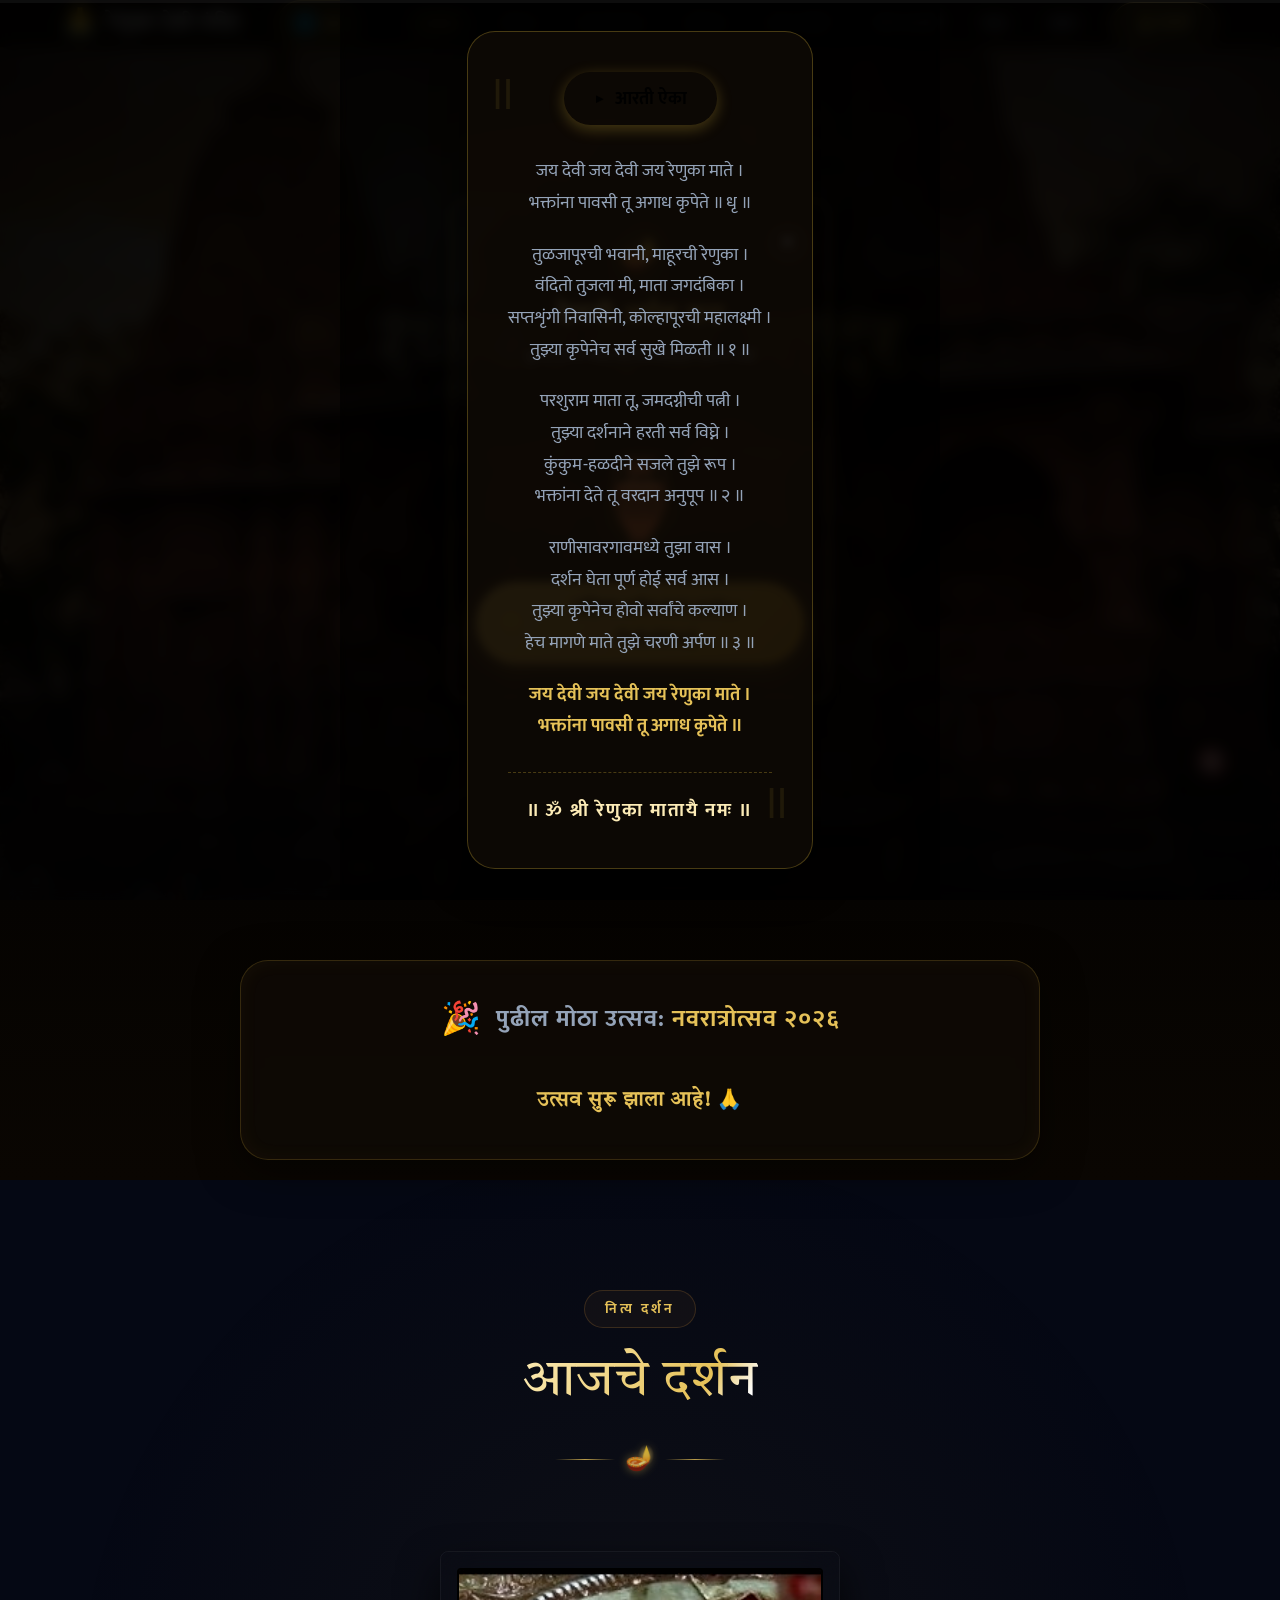
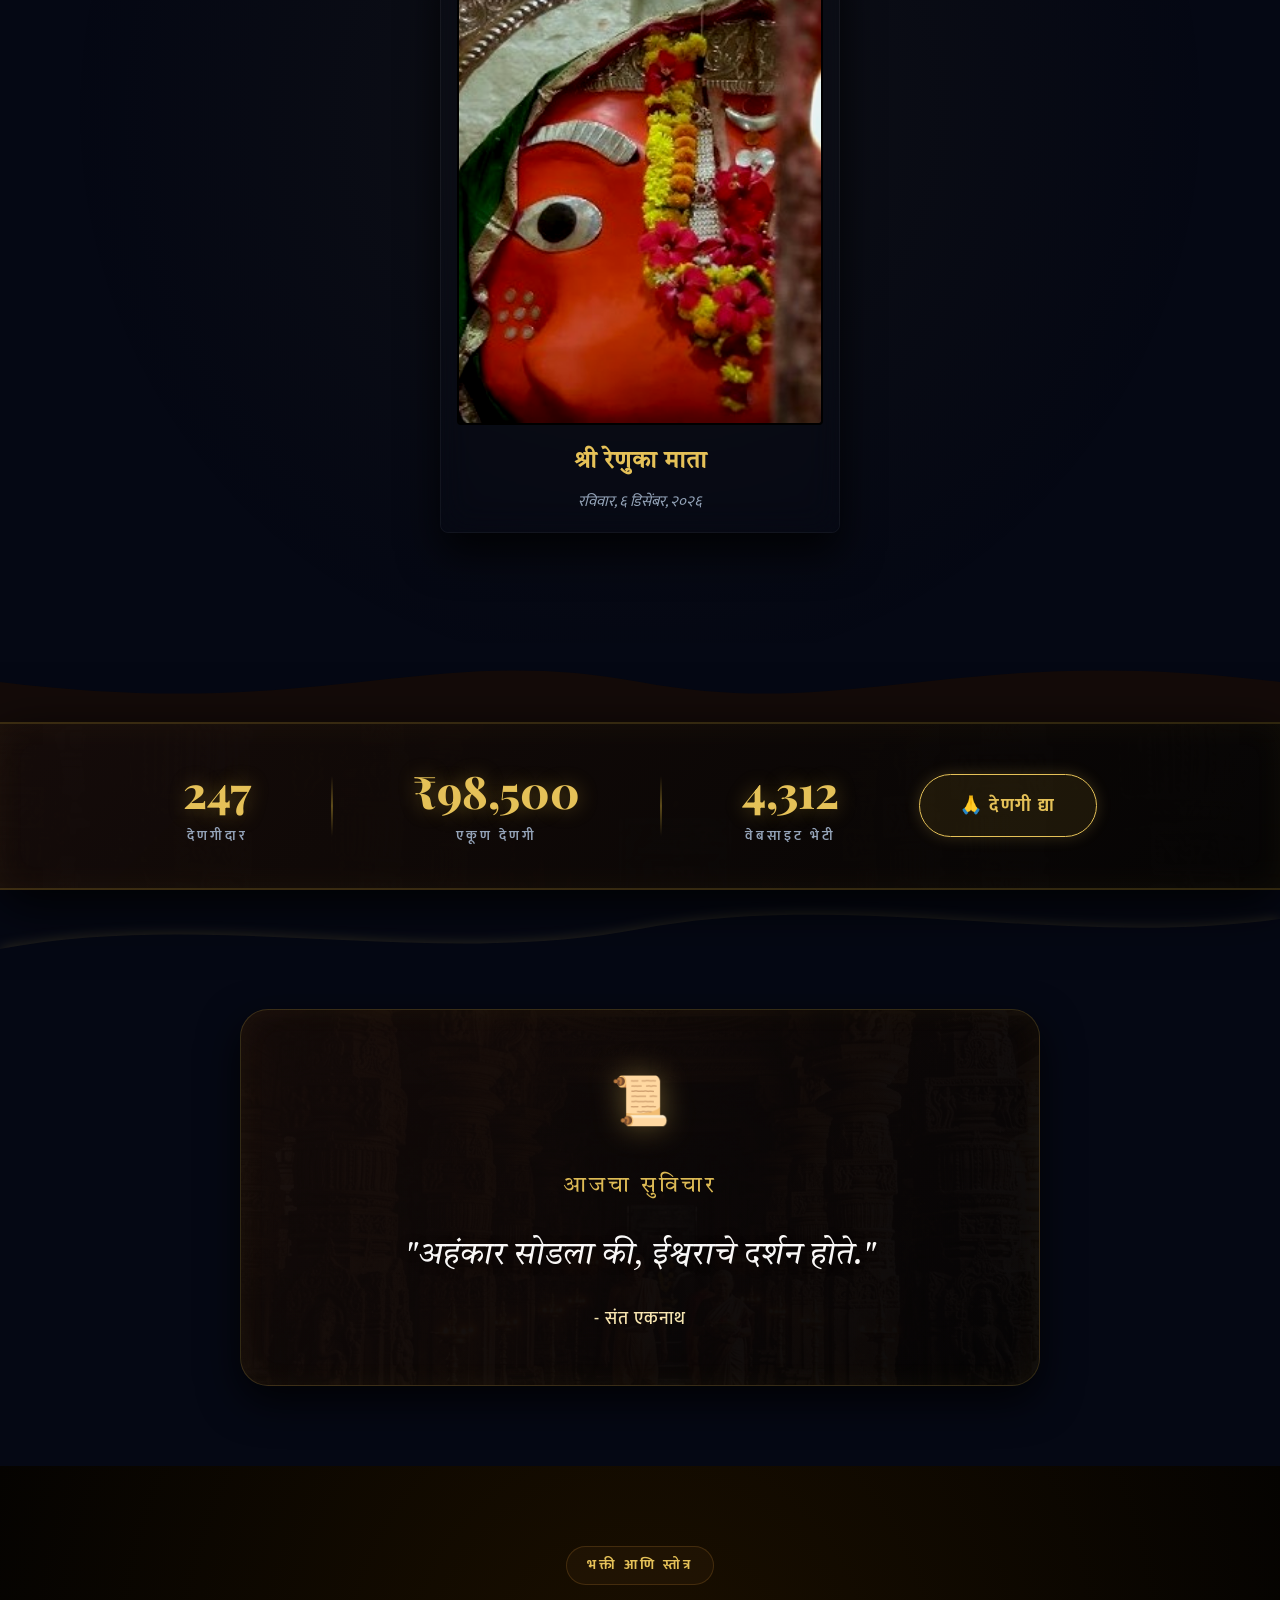
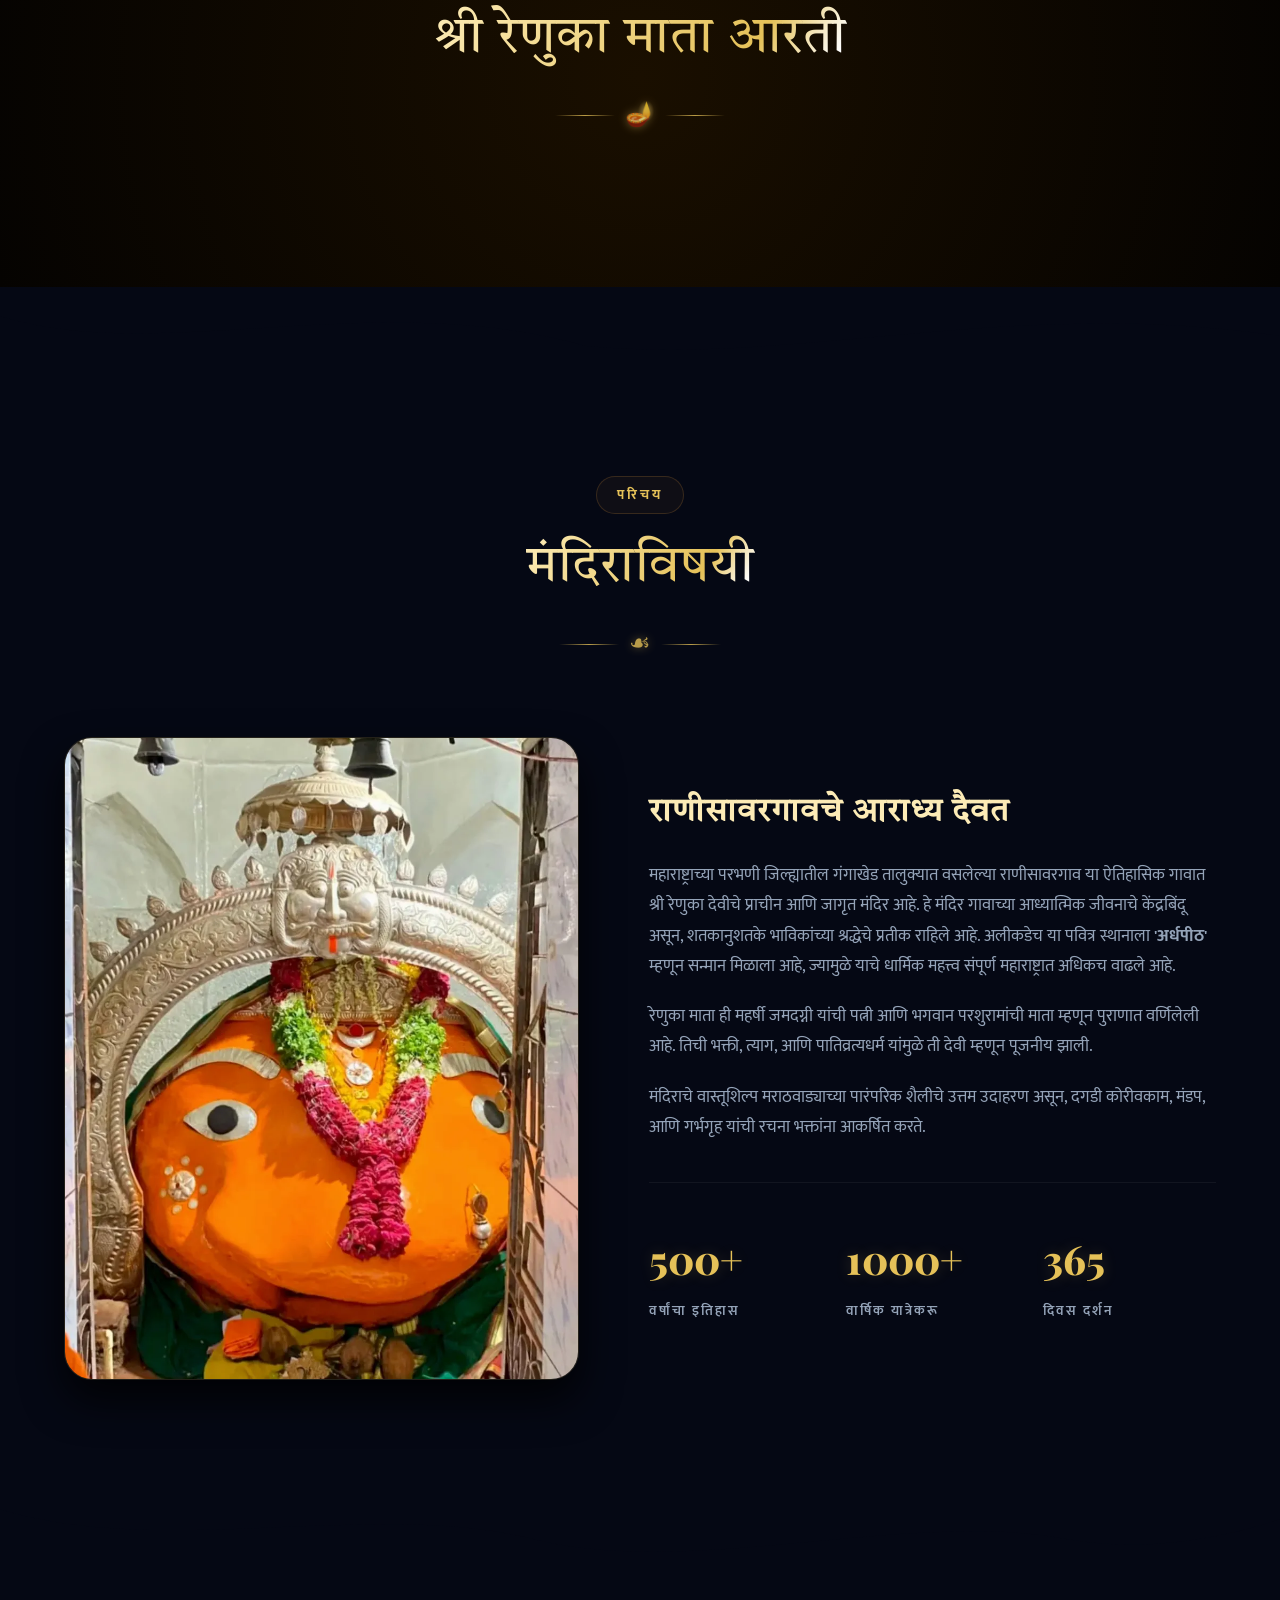
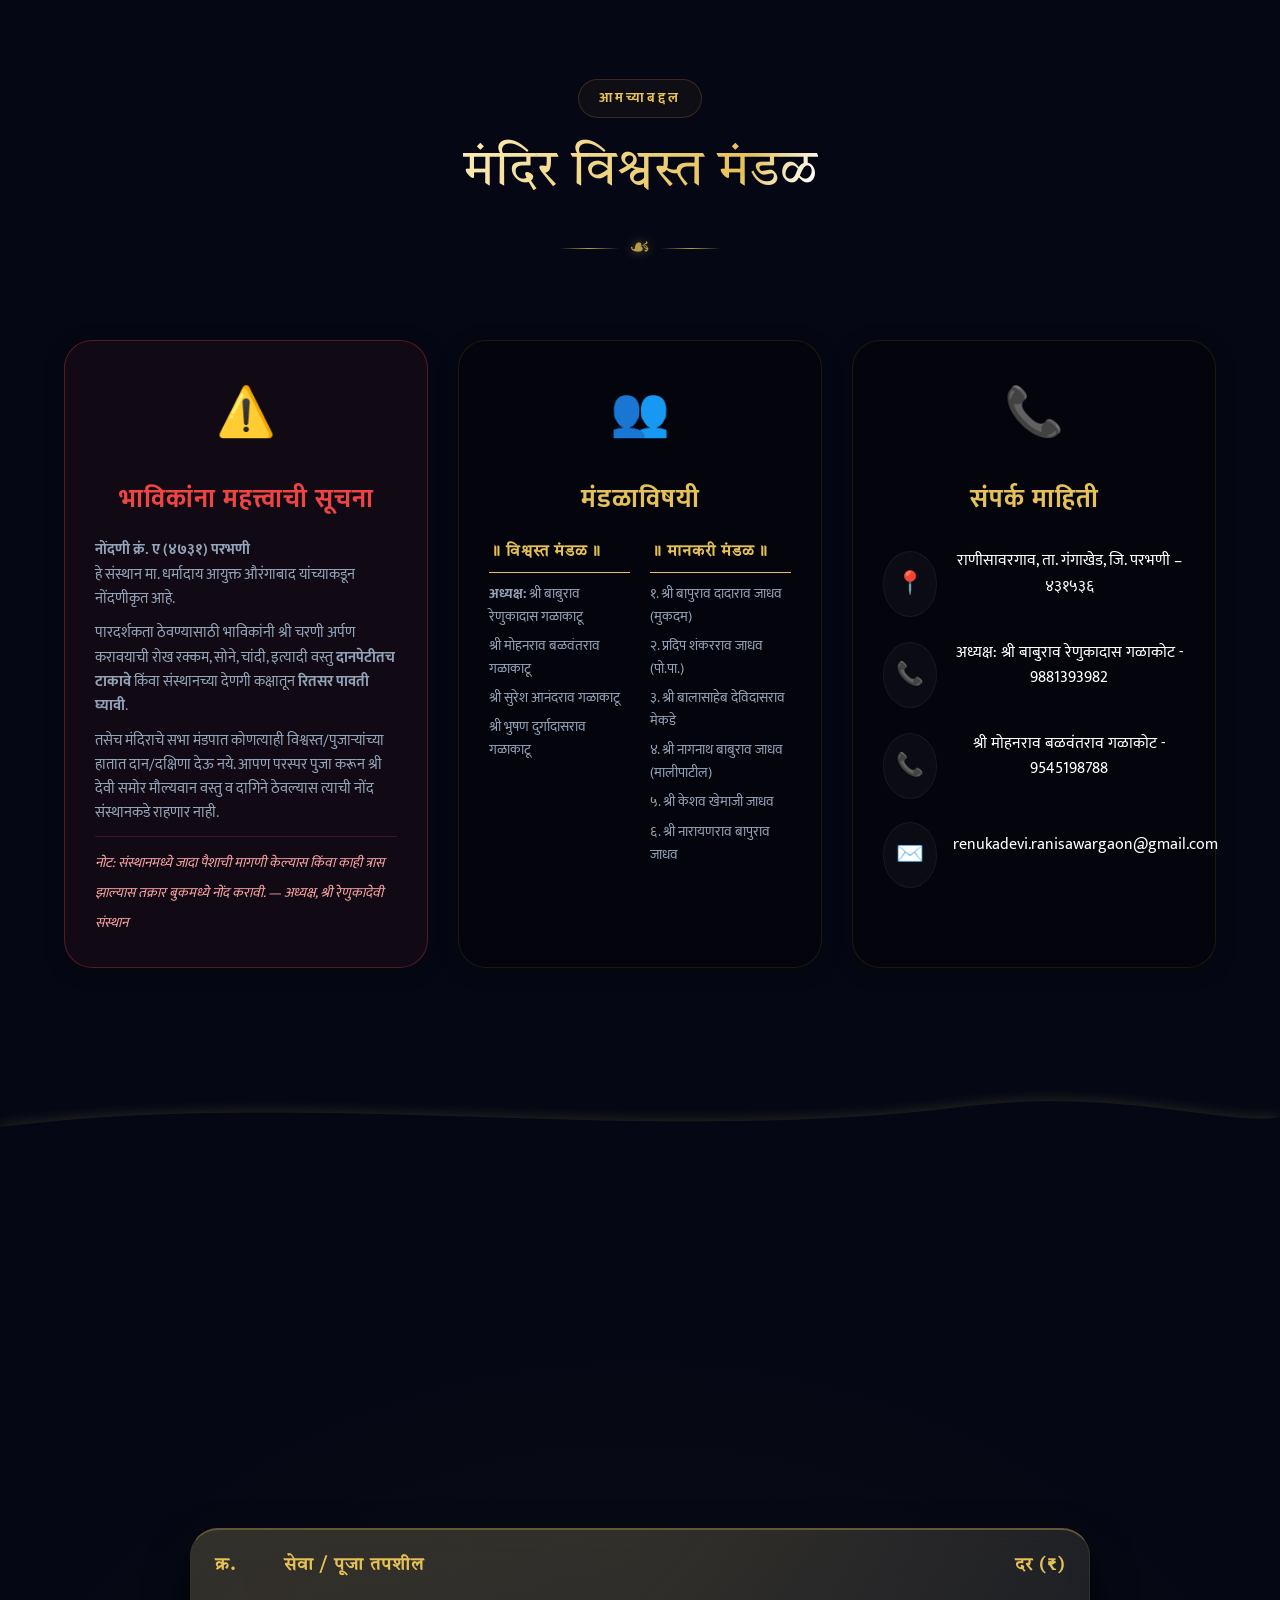
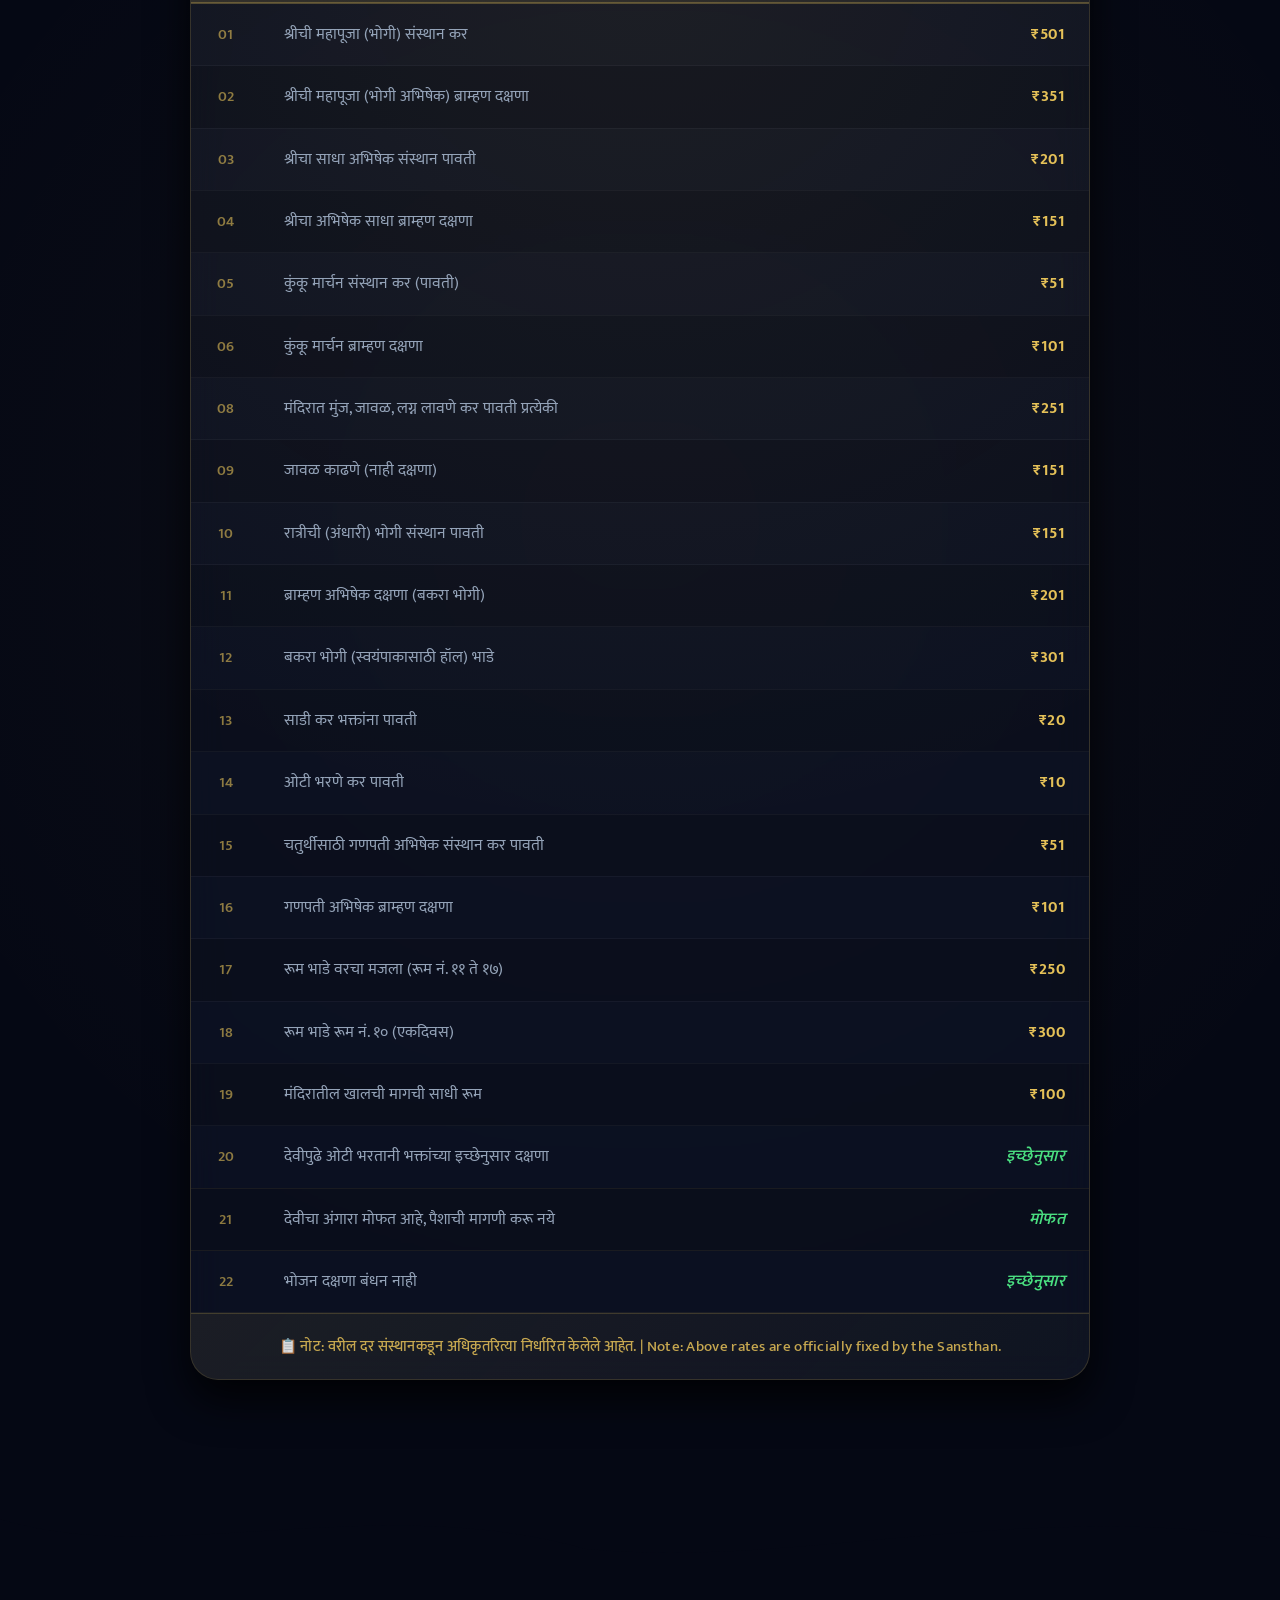
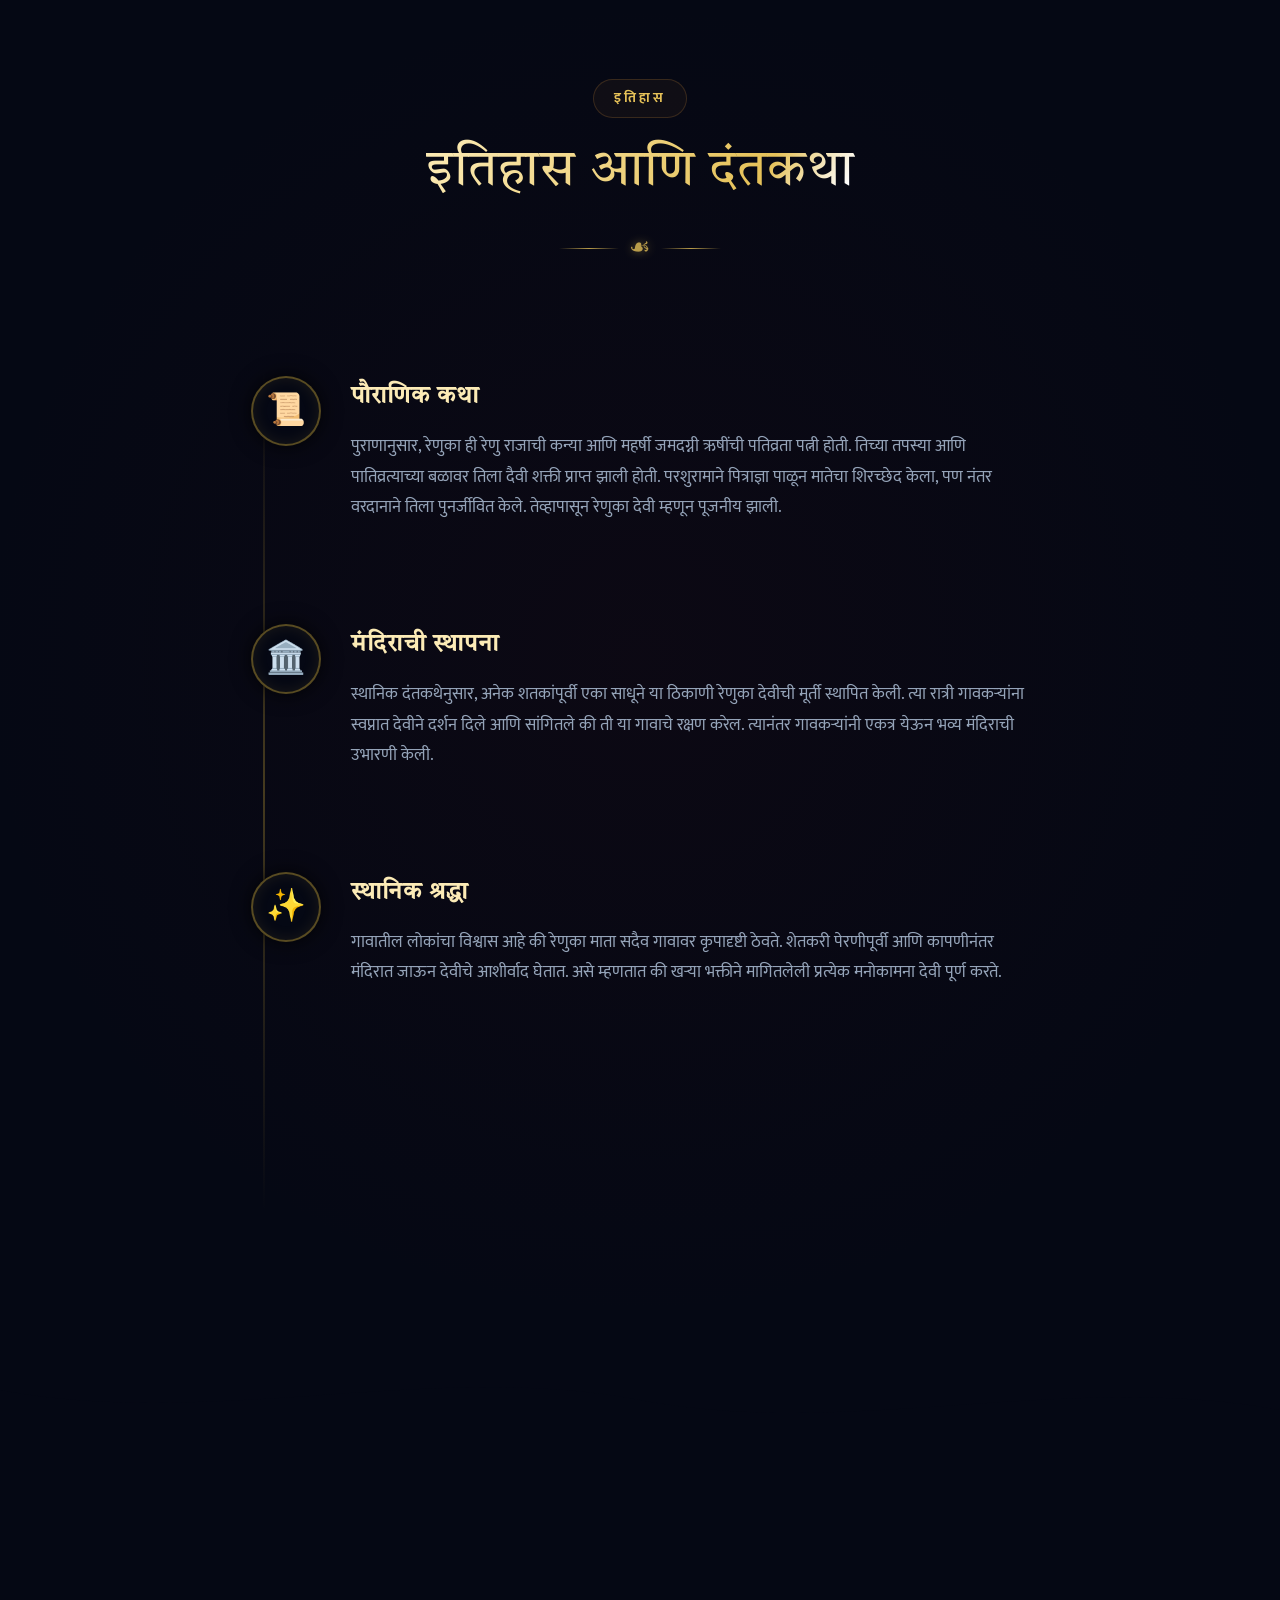
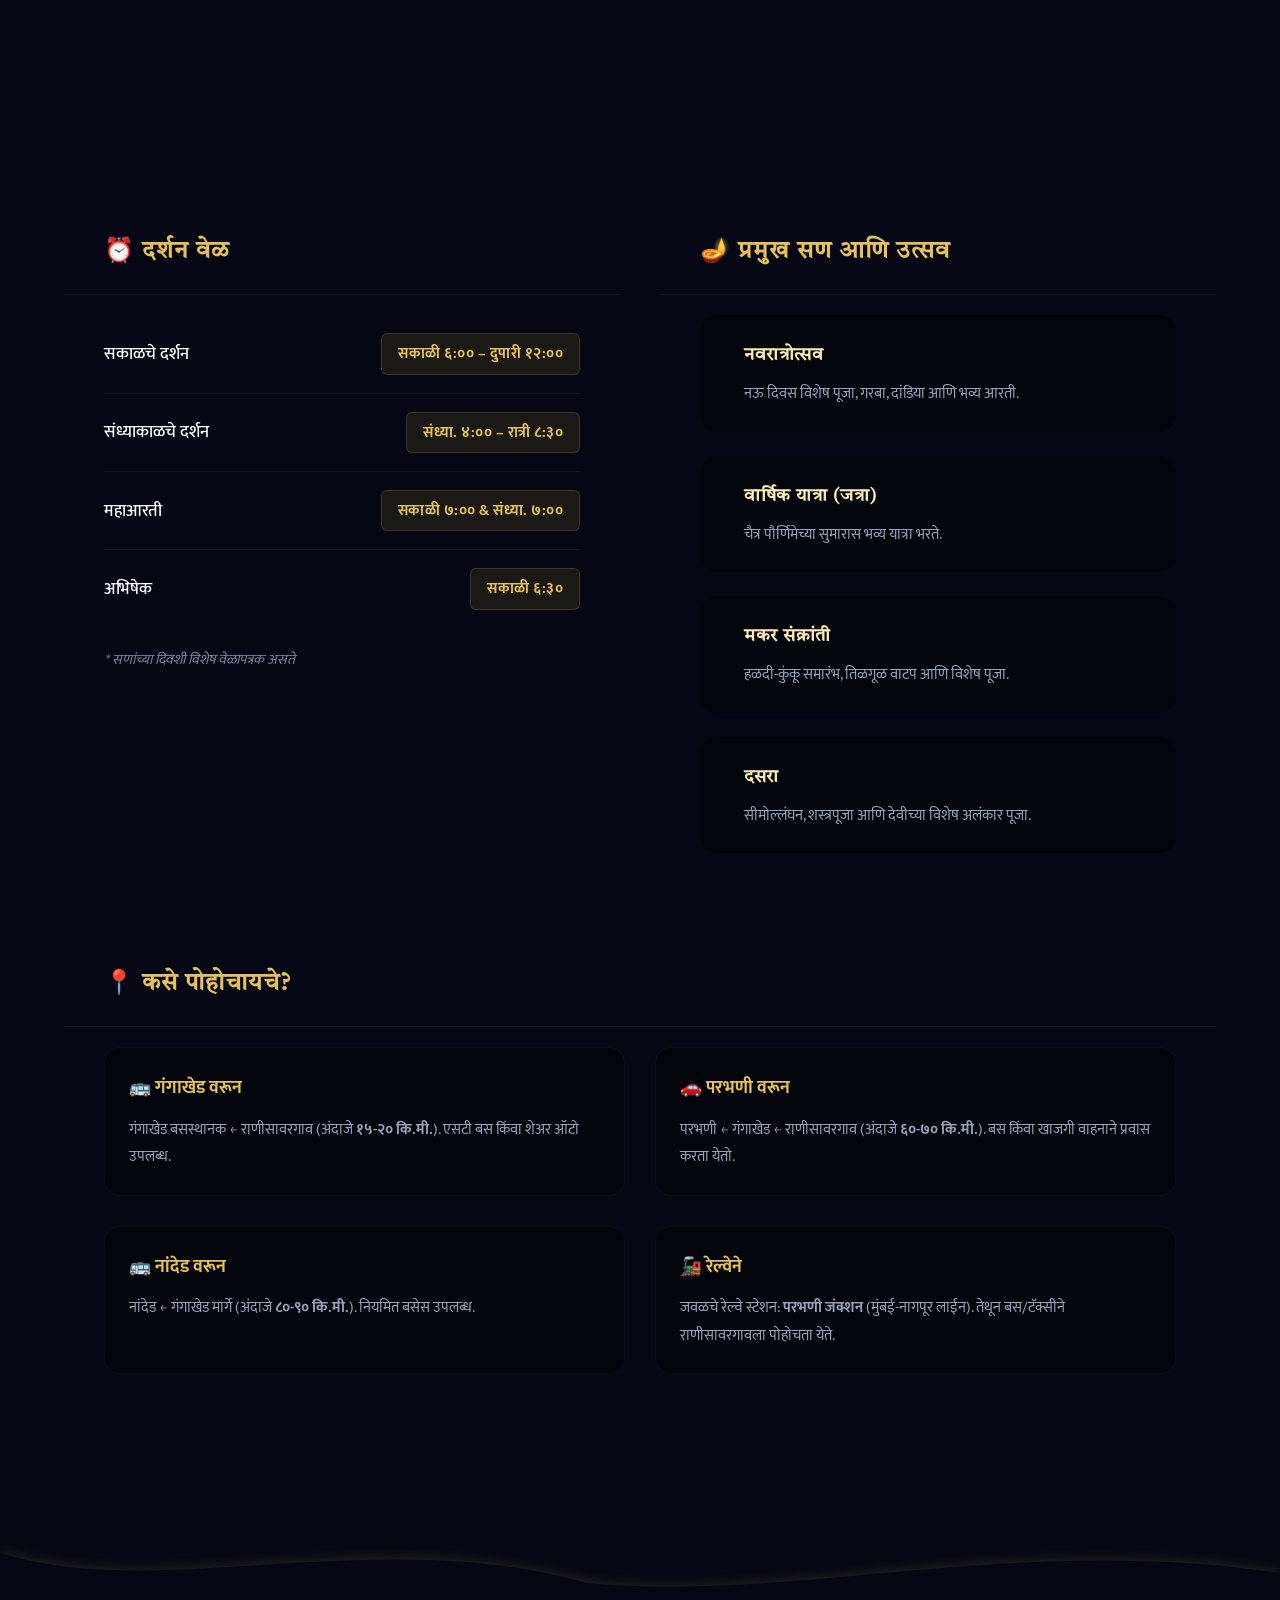
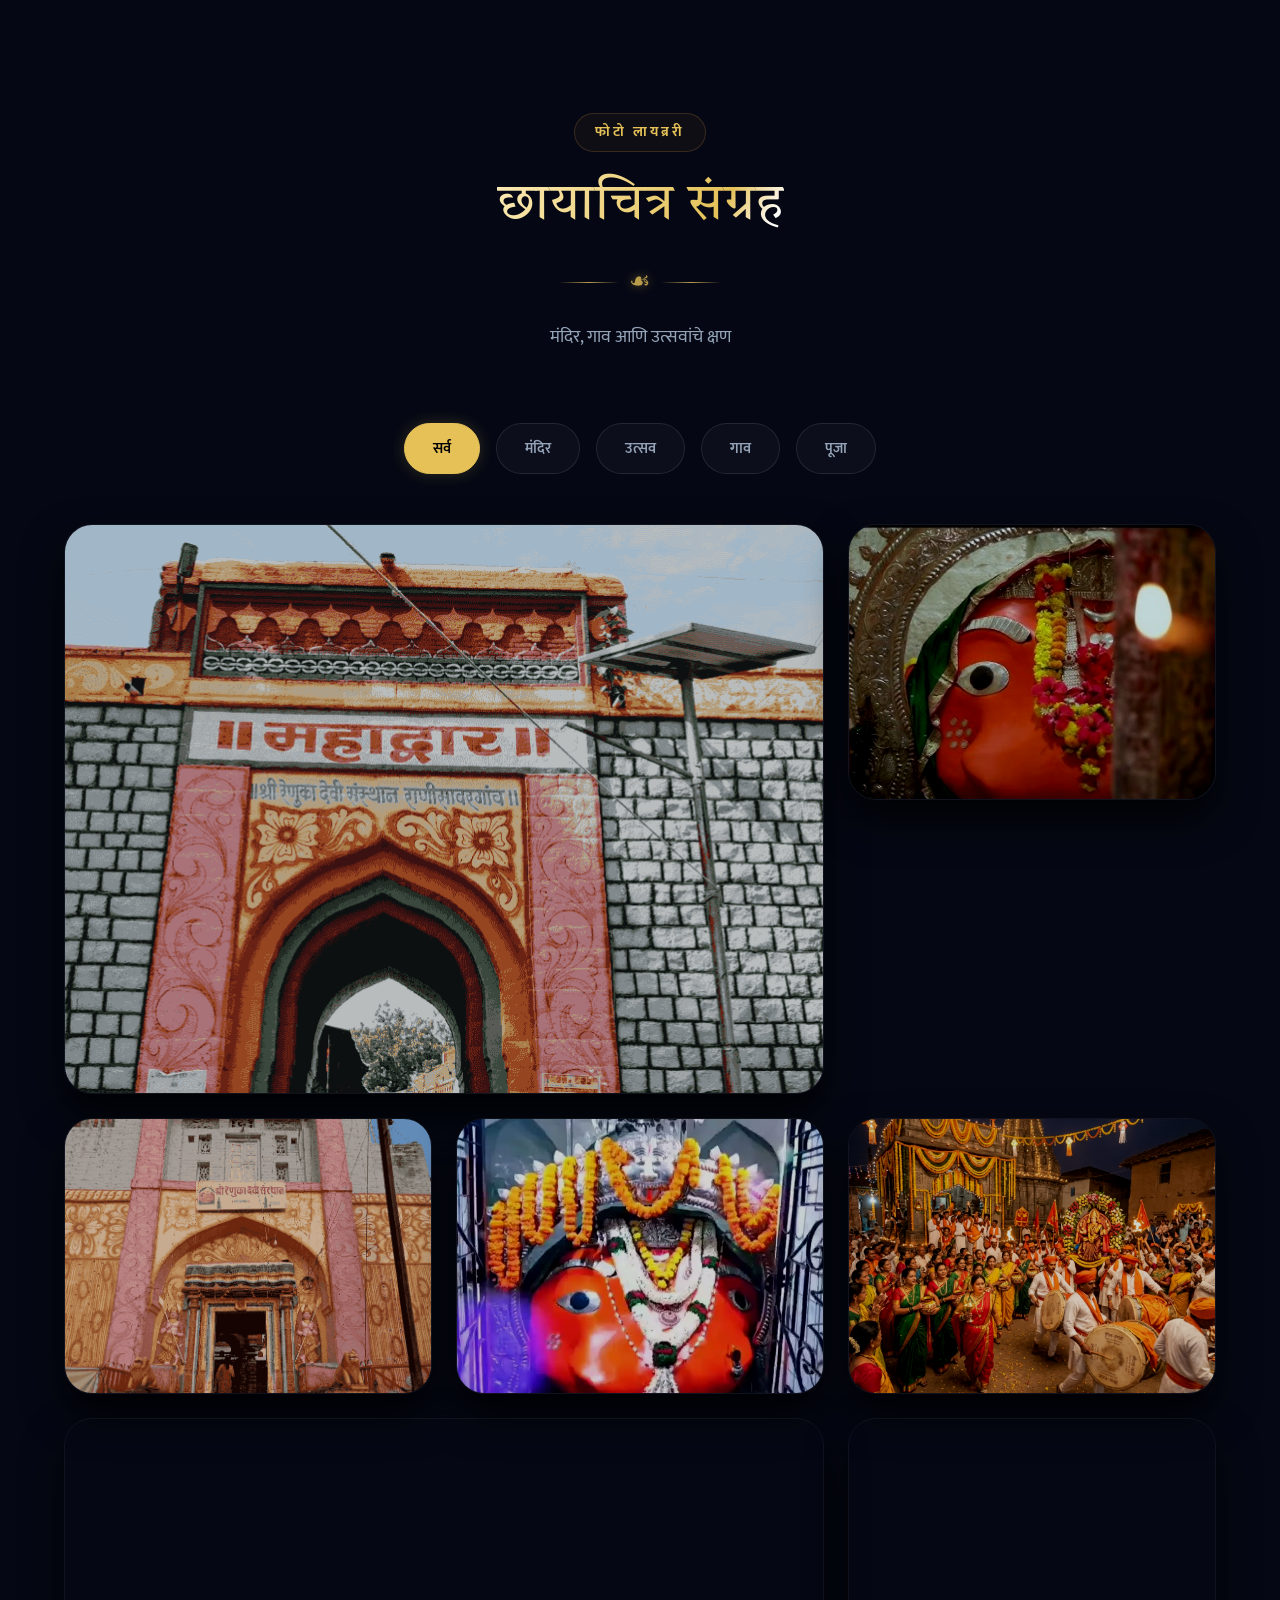
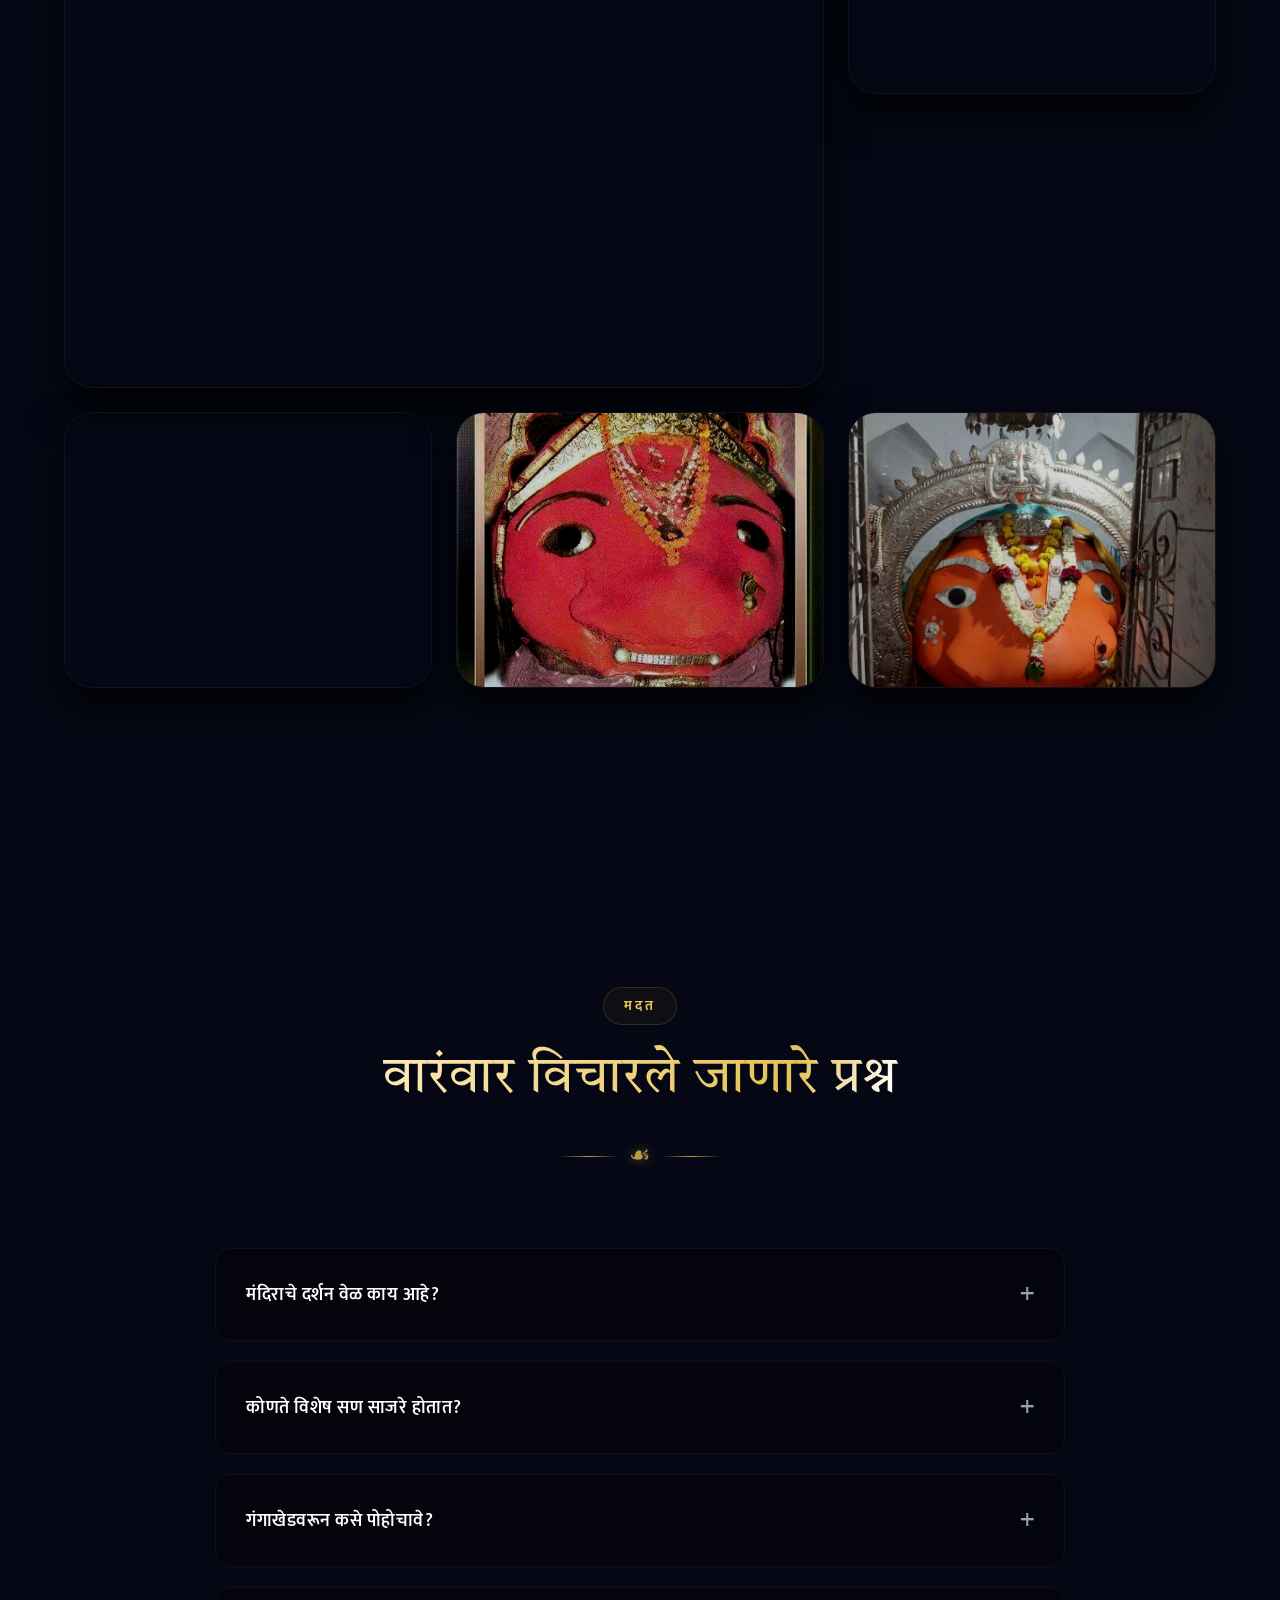
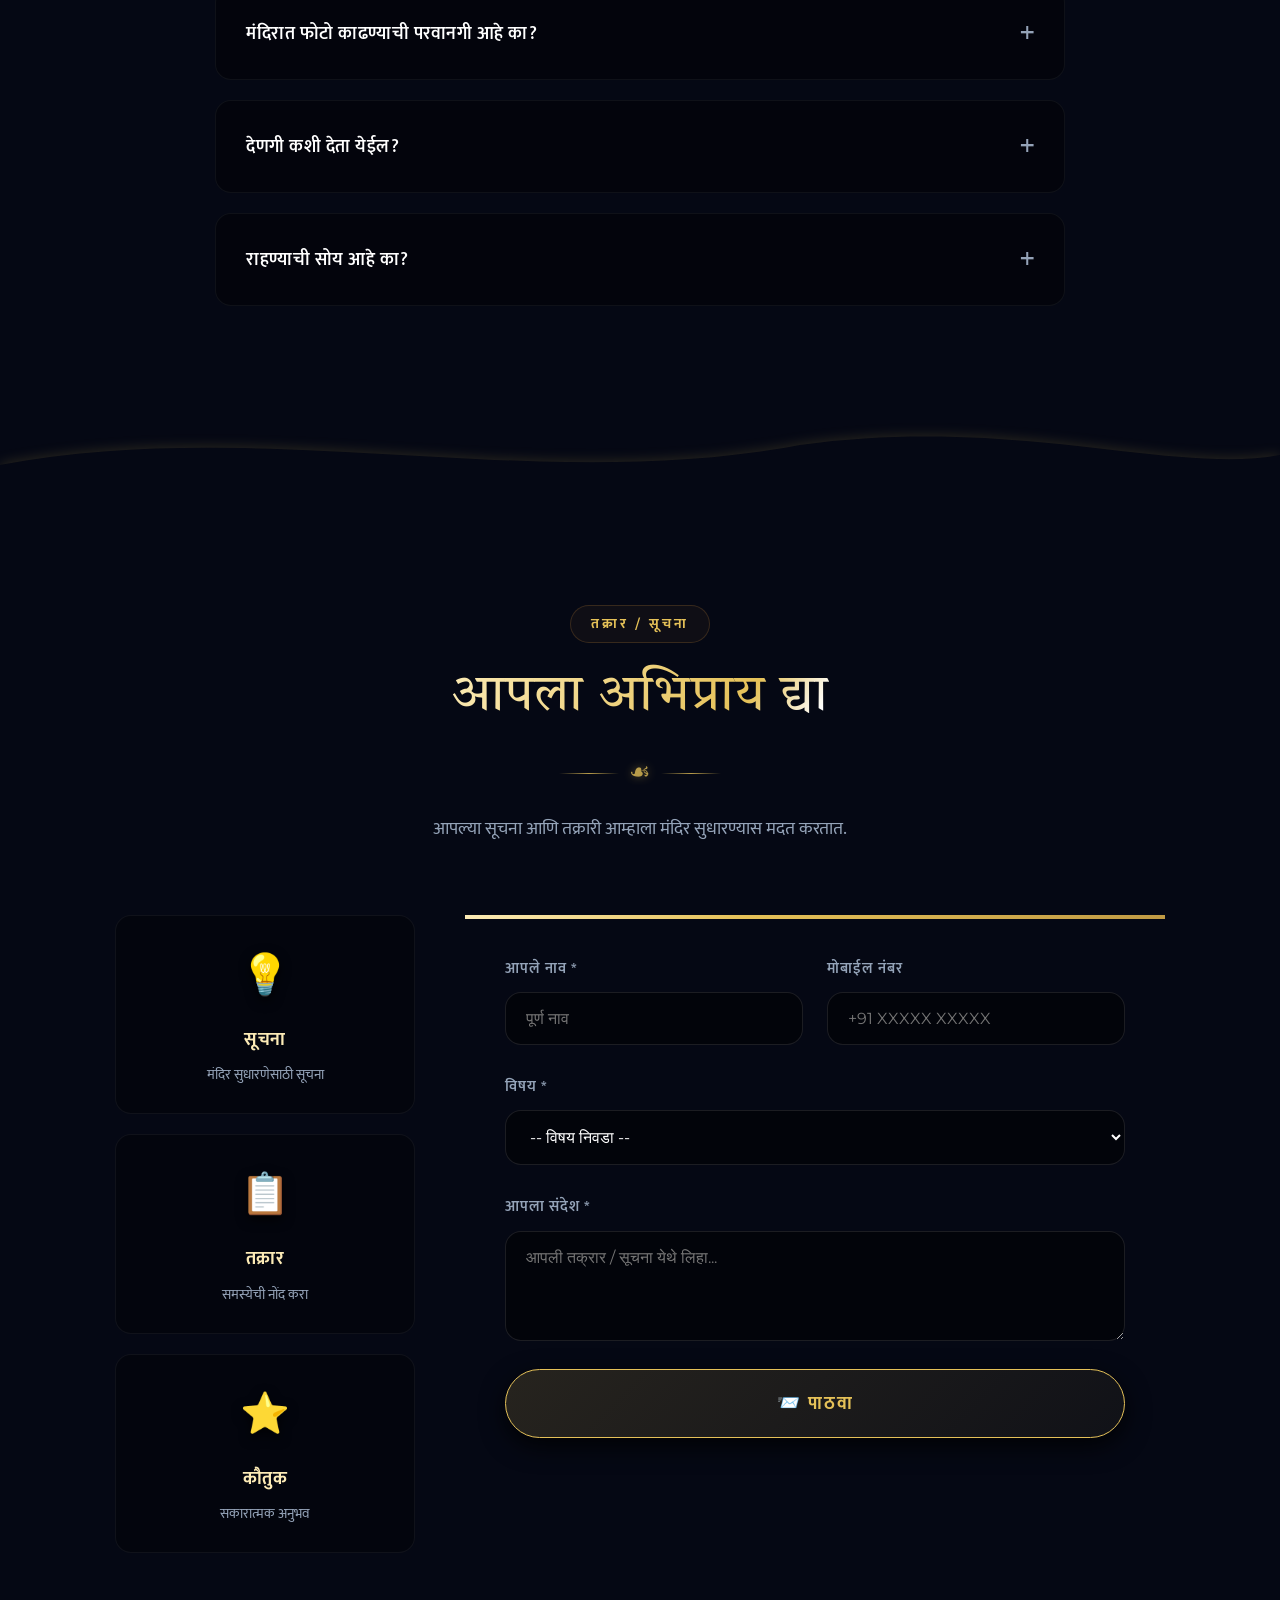
==== commit f933cc58: "Fix bug: Missing initFestivalCountdown function causing JS execution halt" ====
--- a/index.html
+++ b/index.html
@@ -12,8 +12,8 @@
     <link rel="preconnect" href="https://fonts.googleapis.com">
     <link rel="preconnect" href="https://fonts.gstatic.com" crossorigin>
     <link href="https://fonts.googleapis.com/css2?family=Montserrat:wght@300;400;500;600;700&family=Playfair+Display:ital,wght@0,400;0,600;0,700;0,800;1,400&family=Tiro+Devanagari+Hindi:ital@0;1&family=Mukta:wght@300;400;500;600;700;800&display=swap" rel="stylesheet">
-    <link rel="stylesheet" href="styles.css?v=8.0">
-    <script src="translations.js?v=8.0"></script>
+    <link rel="stylesheet" href="styles.css?v=8.1">
+    <script src="translations.js?v=8.1"></script>
 </head>
 <body>
     <!-- SCROLL PROGRESS BAR -->
@@ -965,6 +965,6 @@
     </button>
     <audio id="temple-audio" loop preload="none" src="audio/ritu_tts_audio.mp3"></audio>
 
-    <script src="script.js?v=8.0"></script>
+    <script src="script.js?v=8.1"></script>
 </body>
 </html>
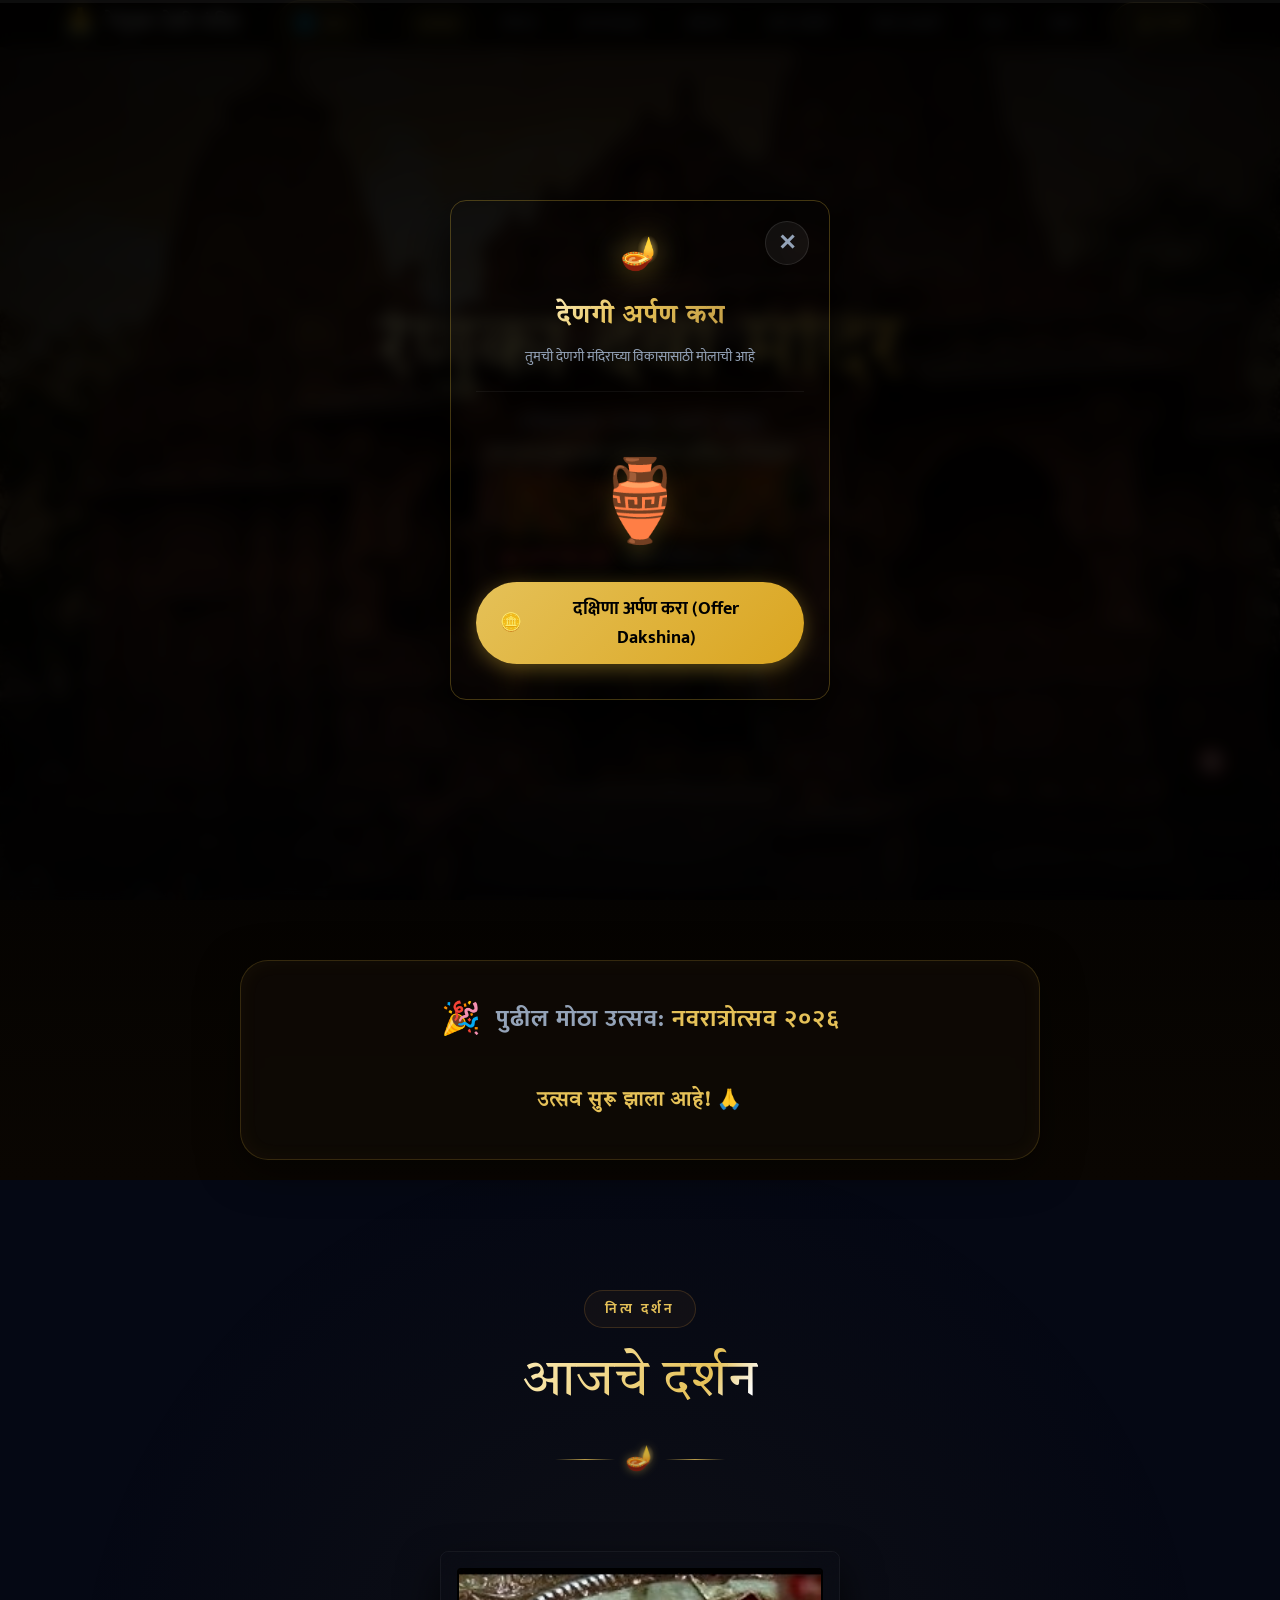
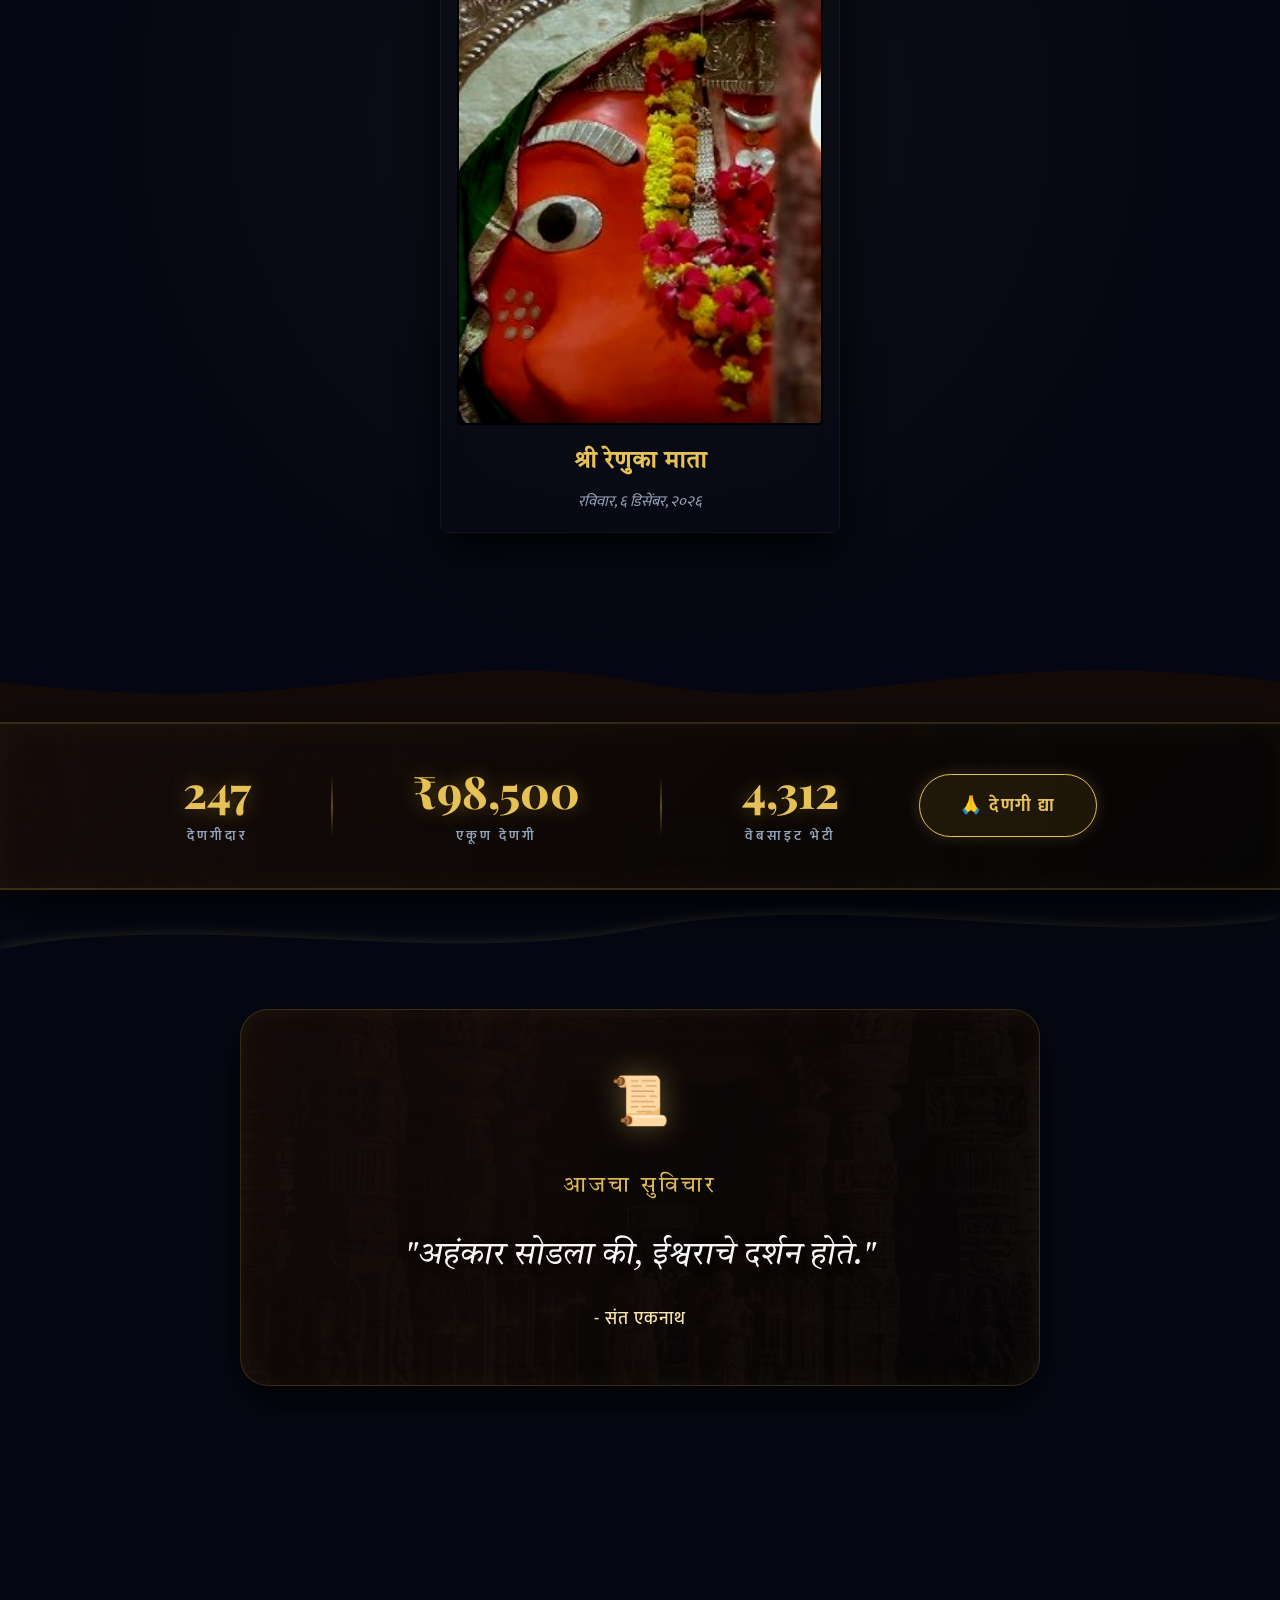
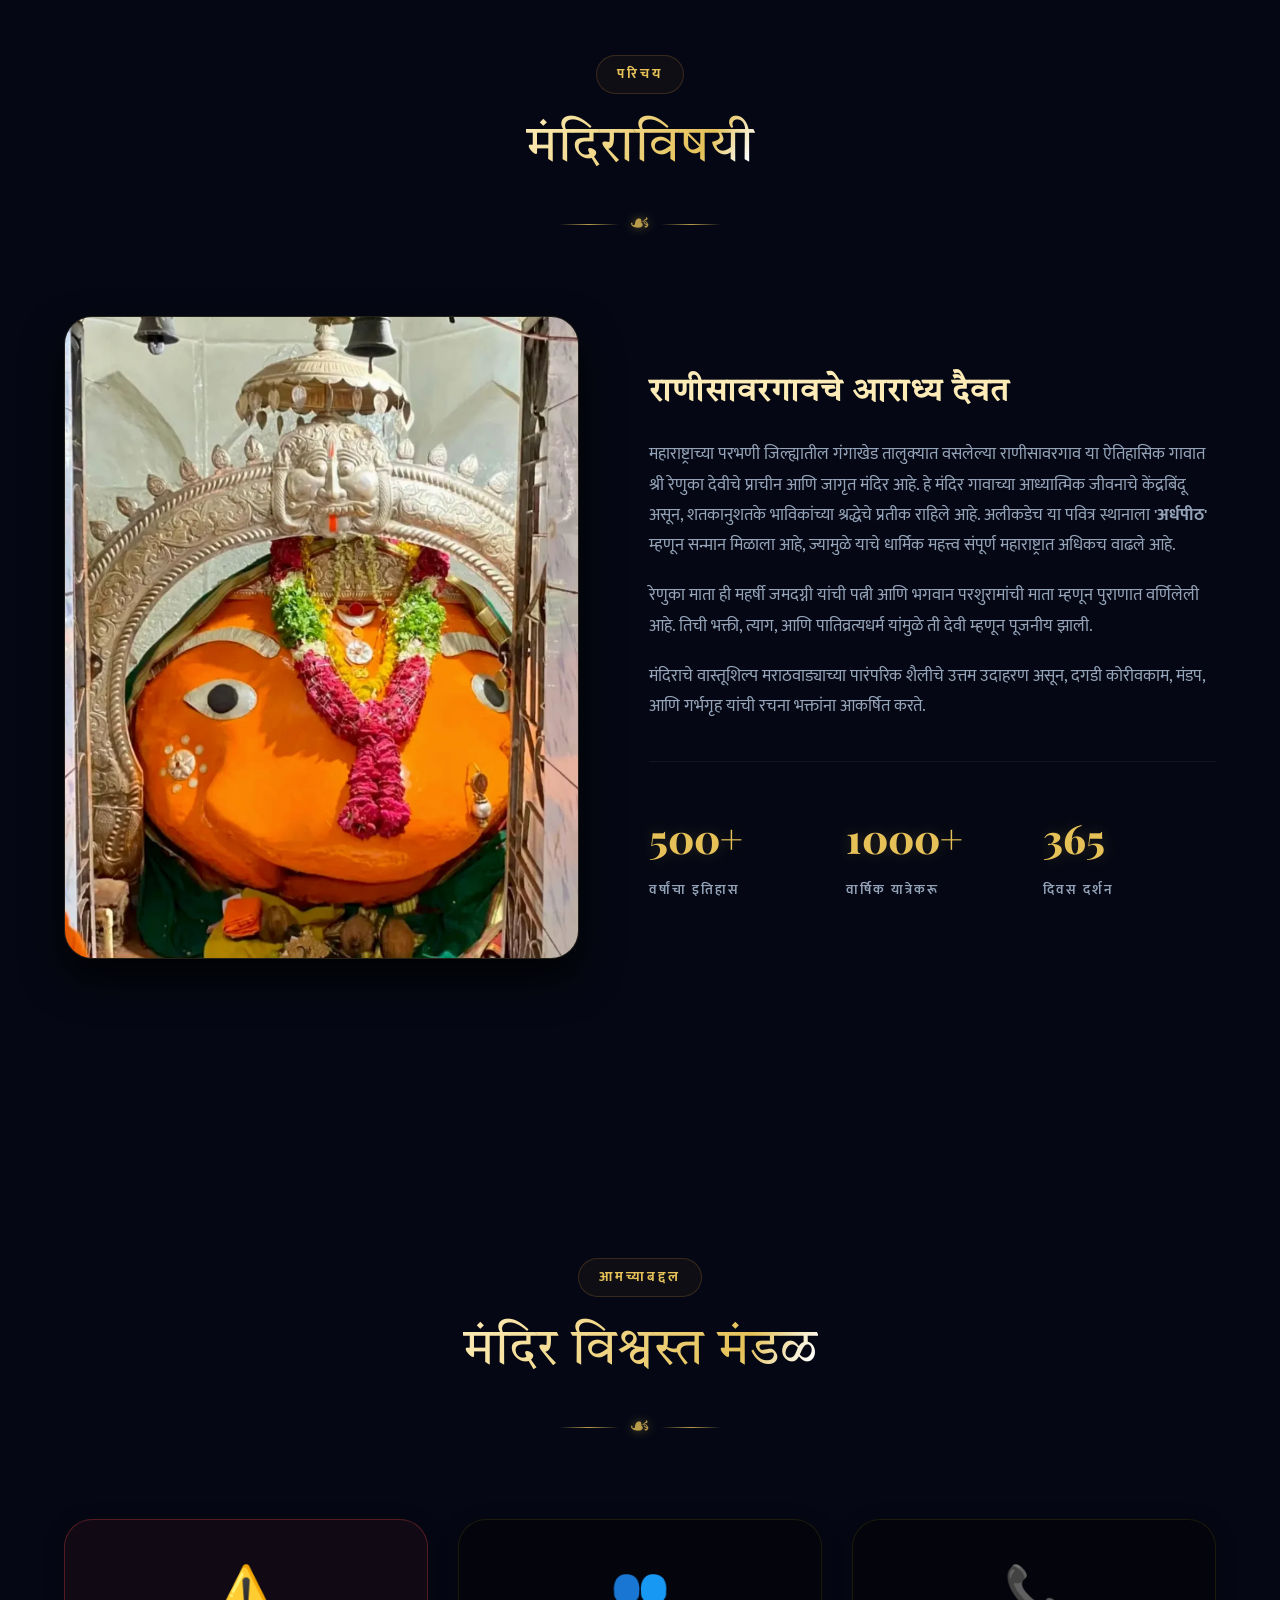
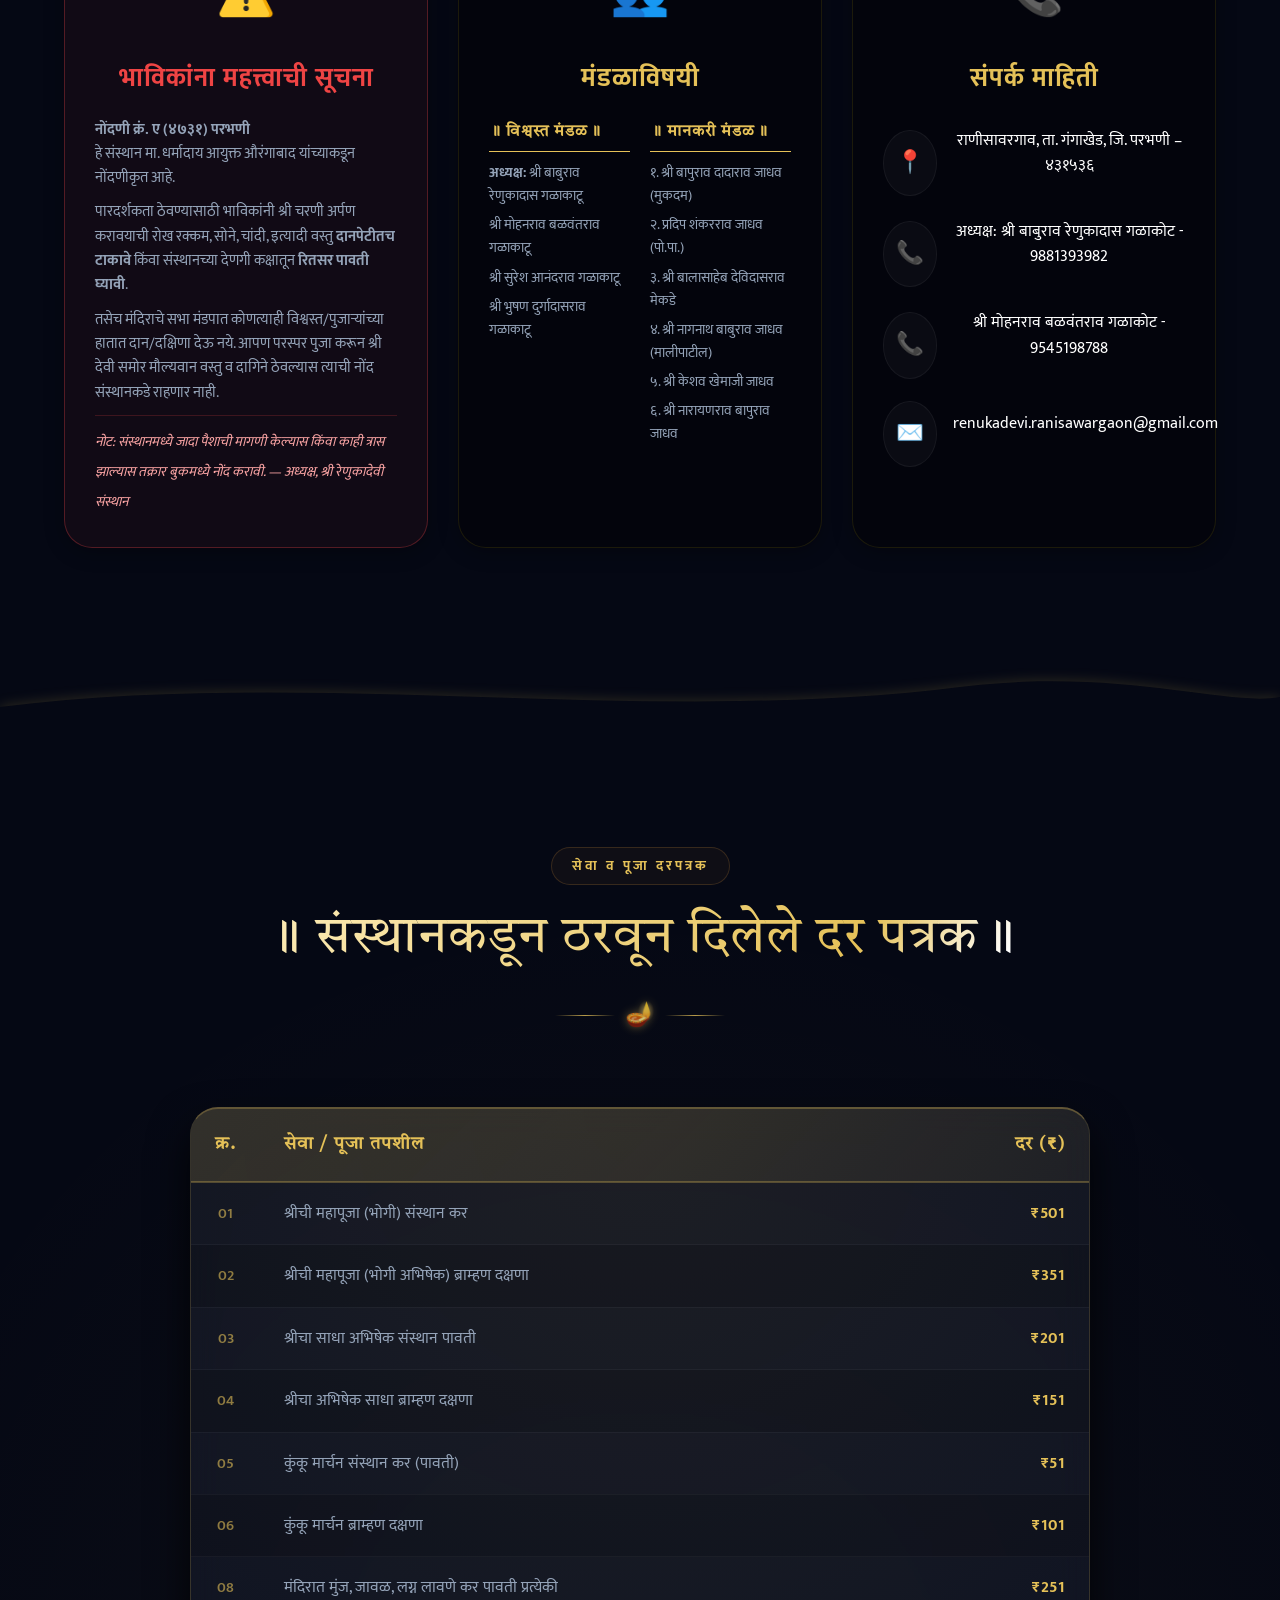
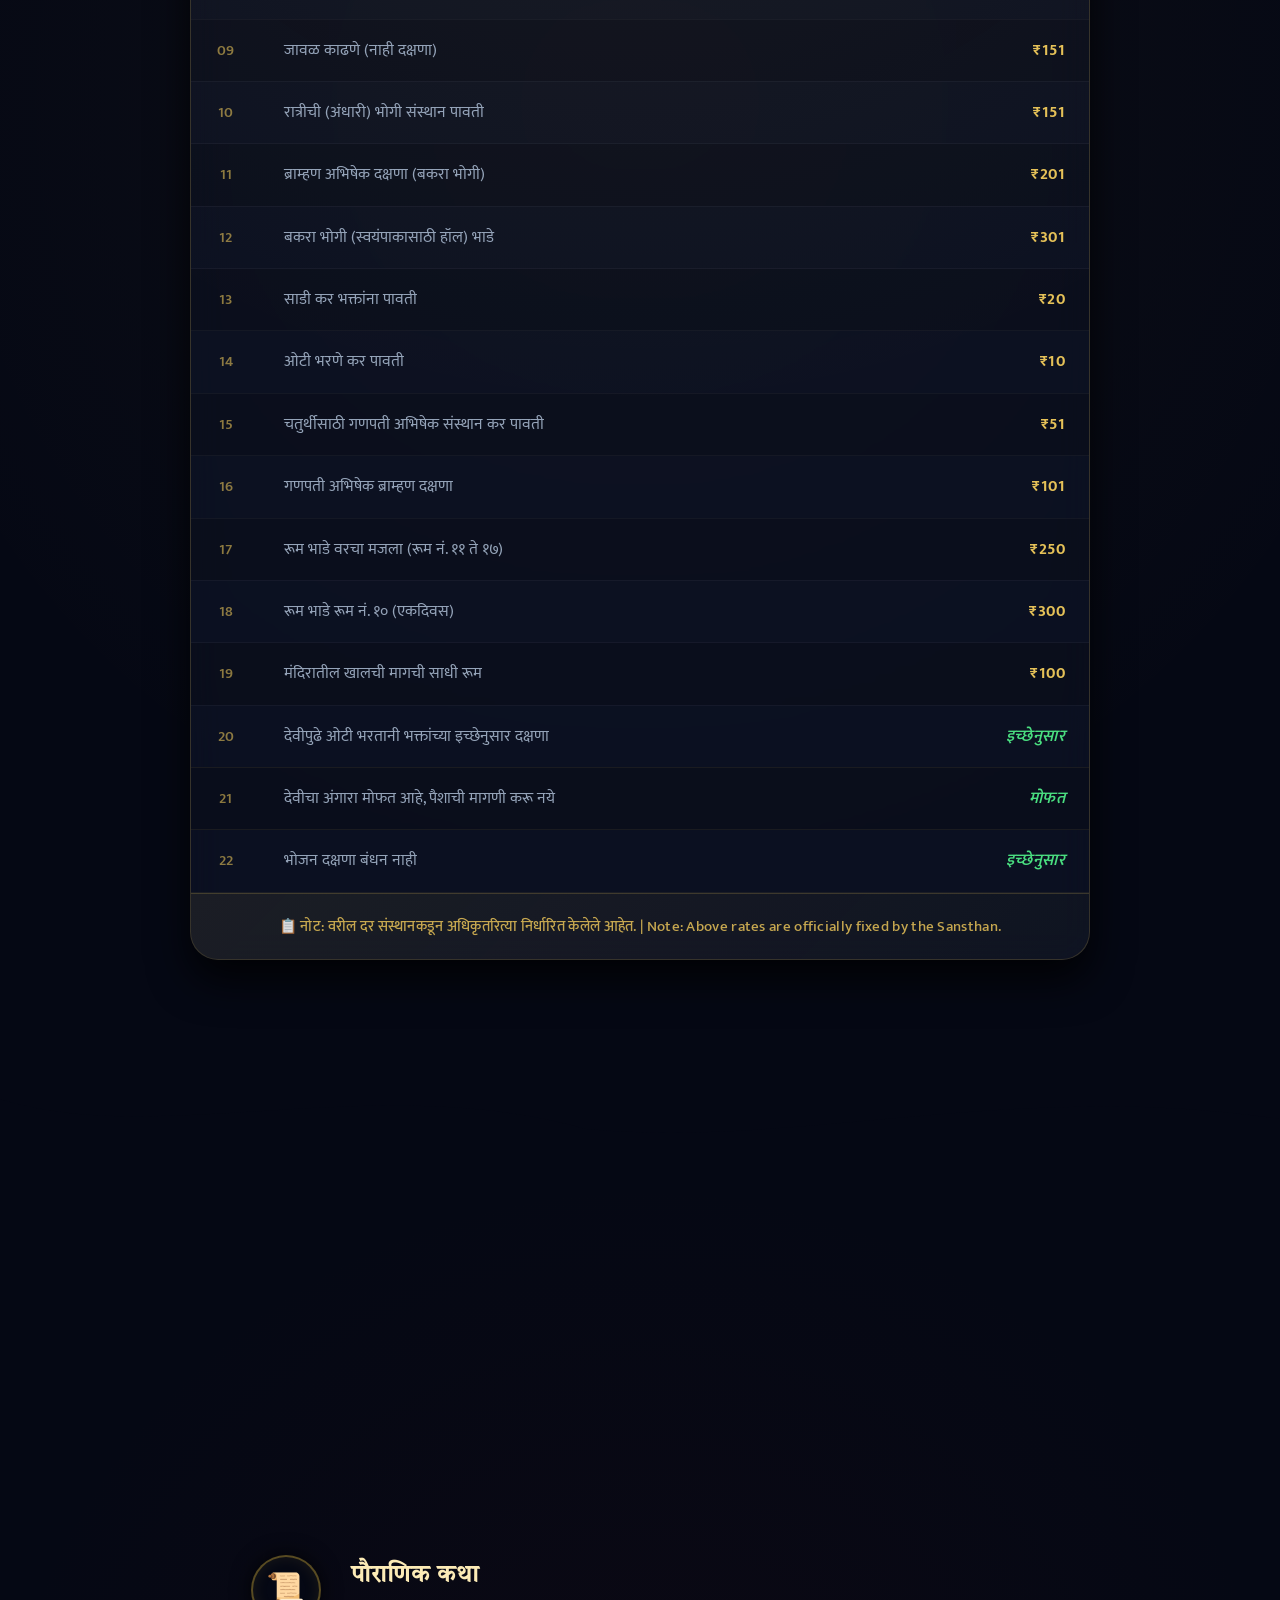
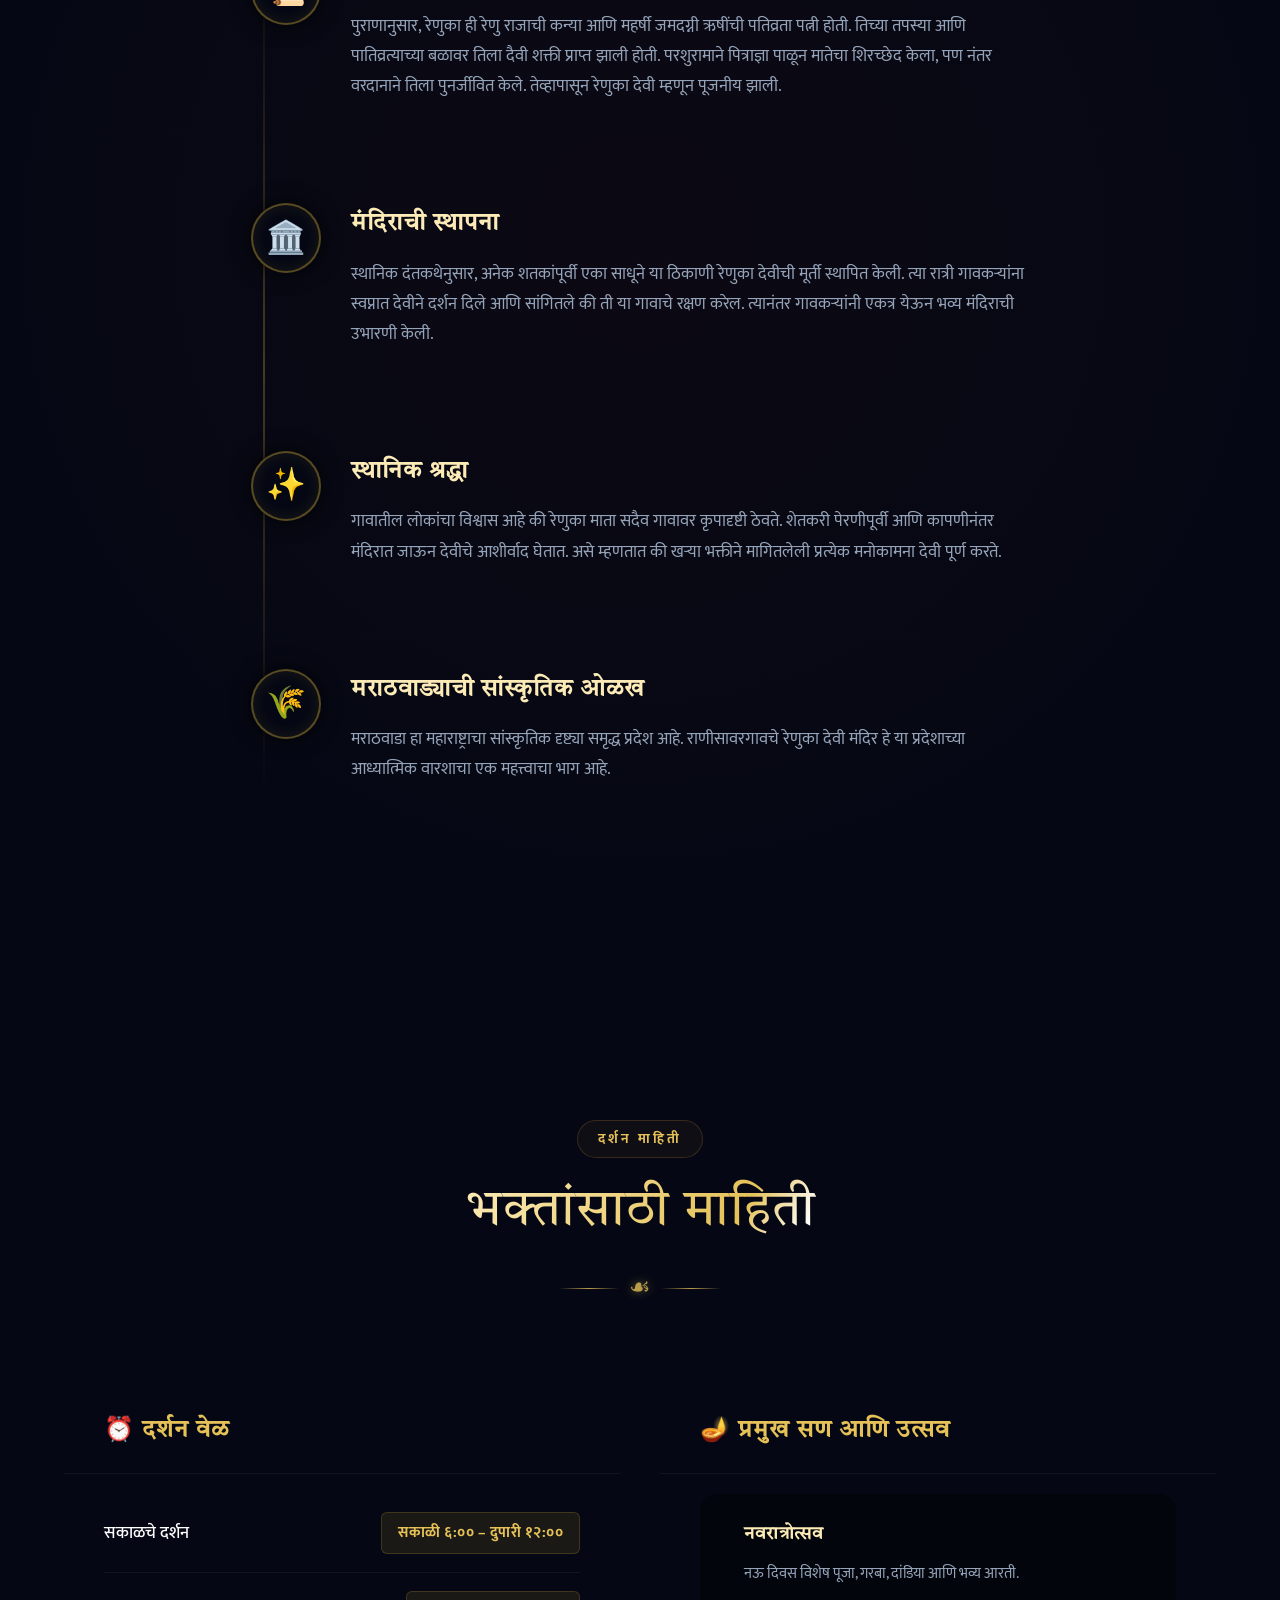
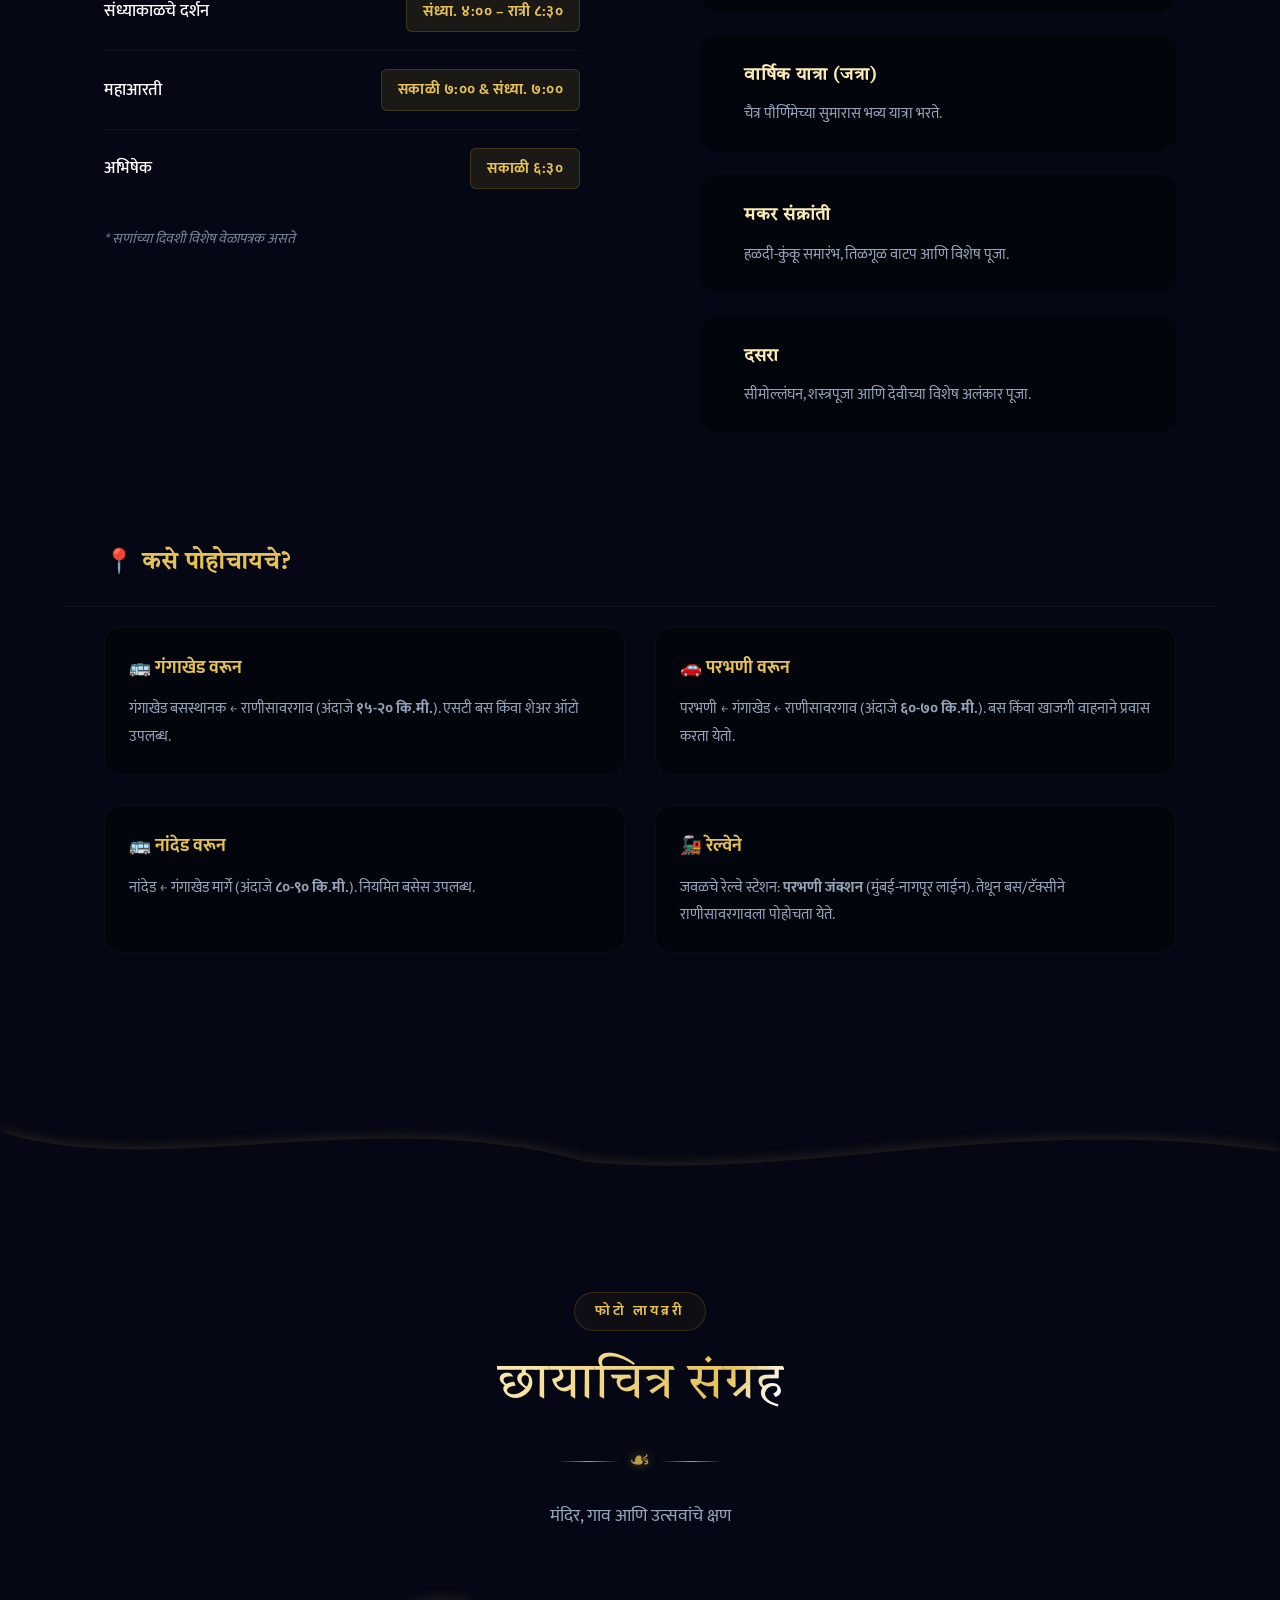
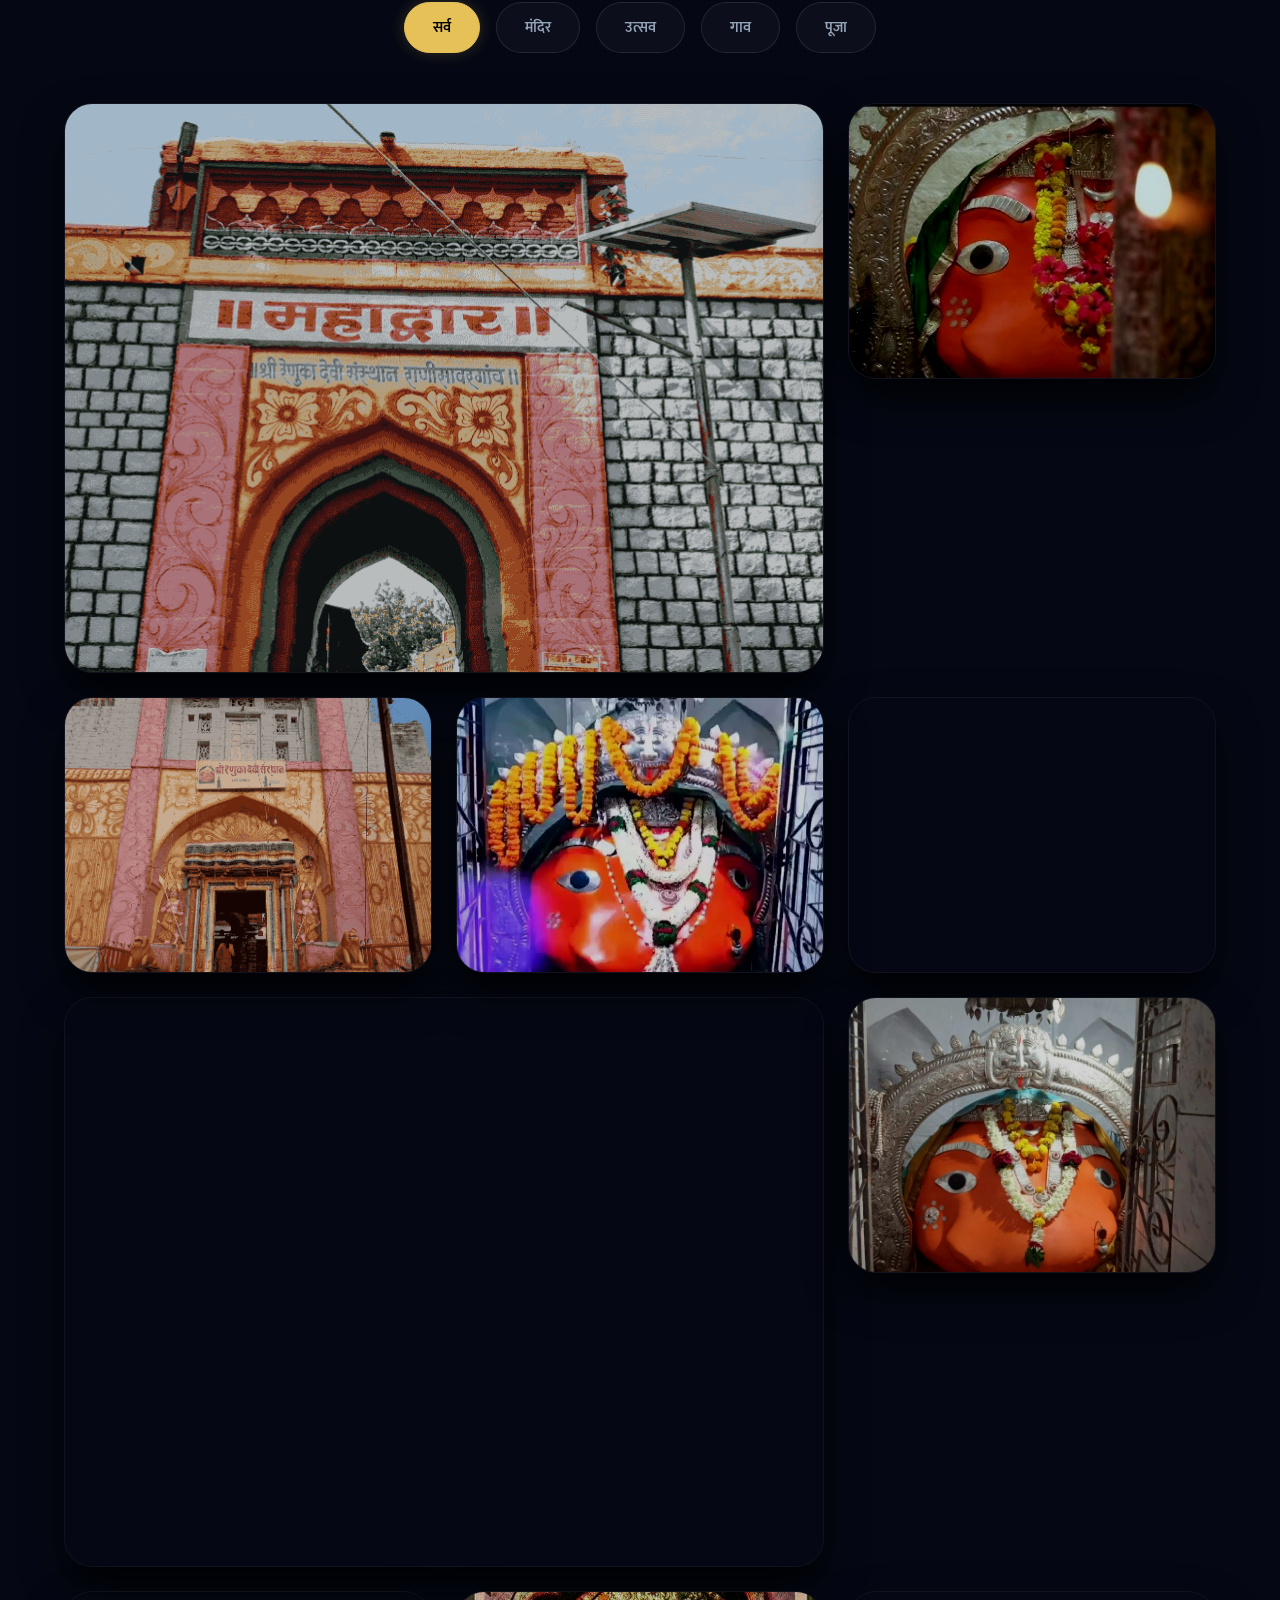
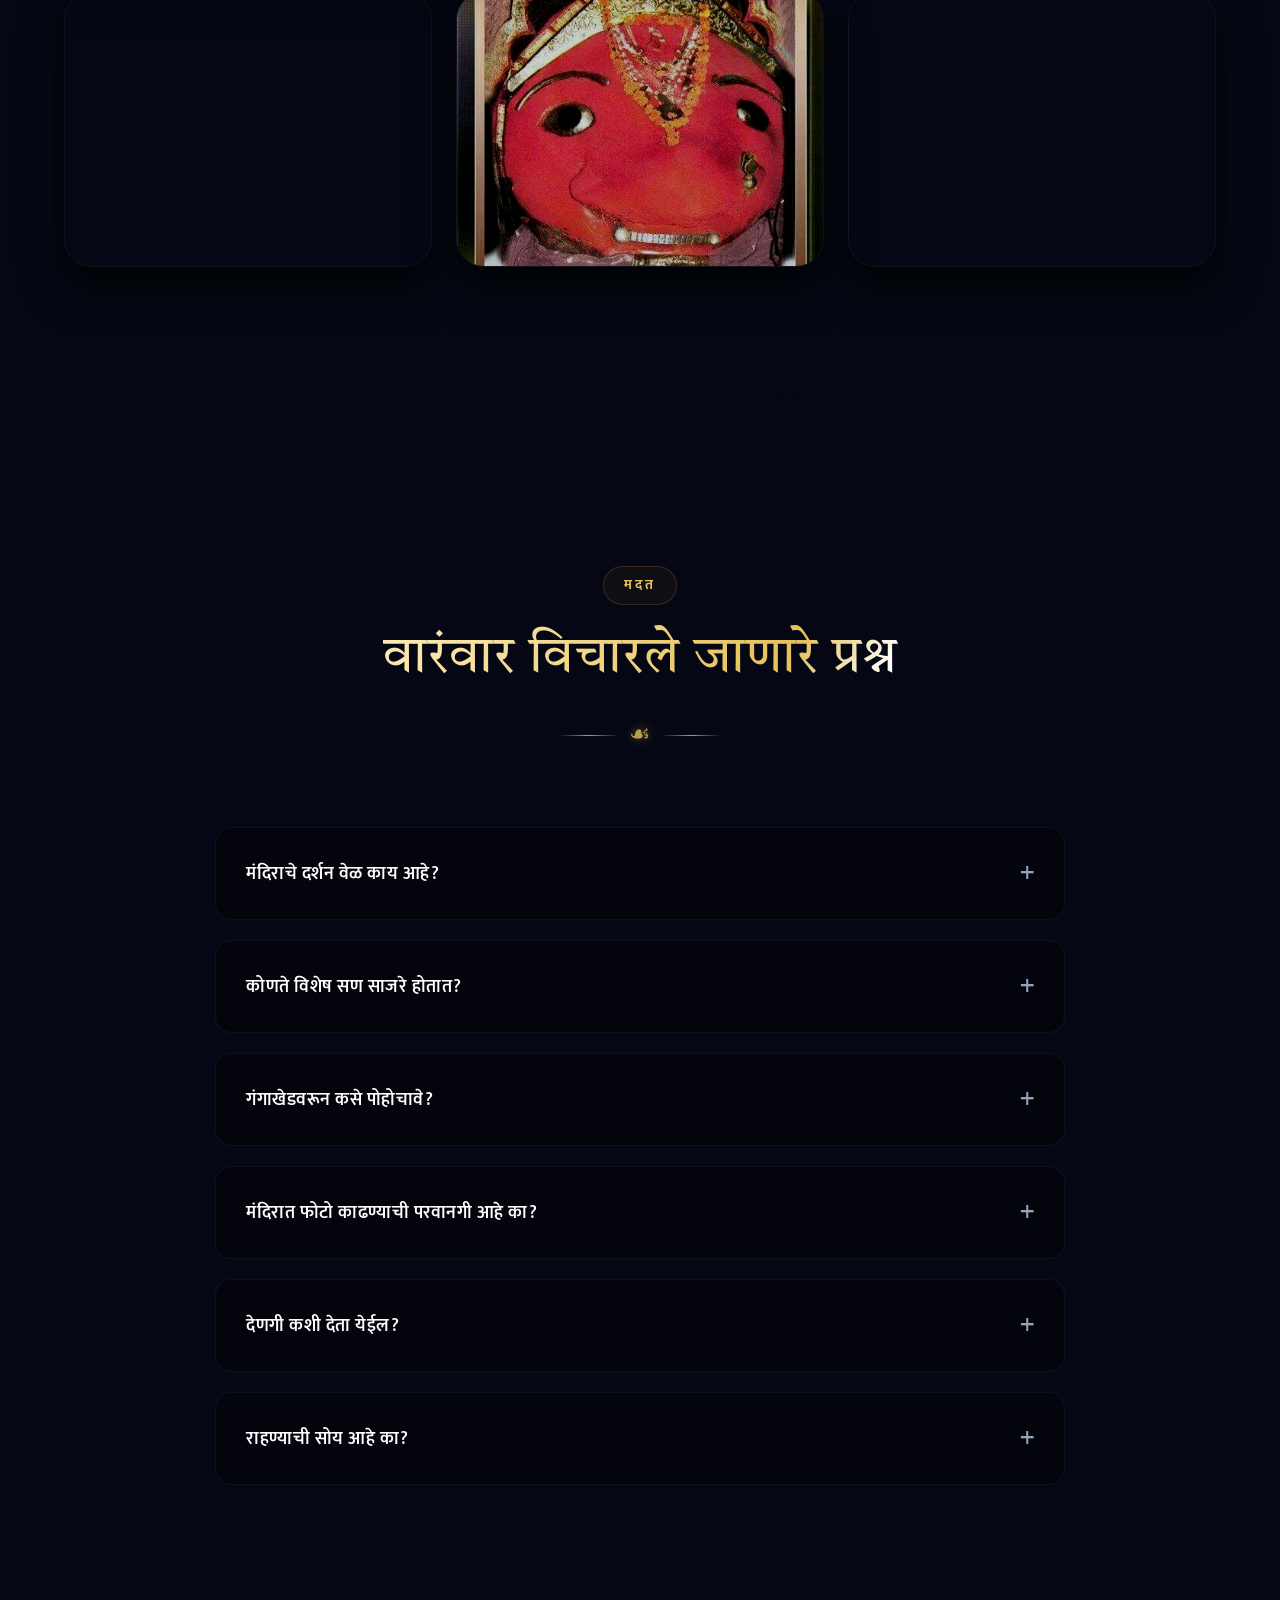
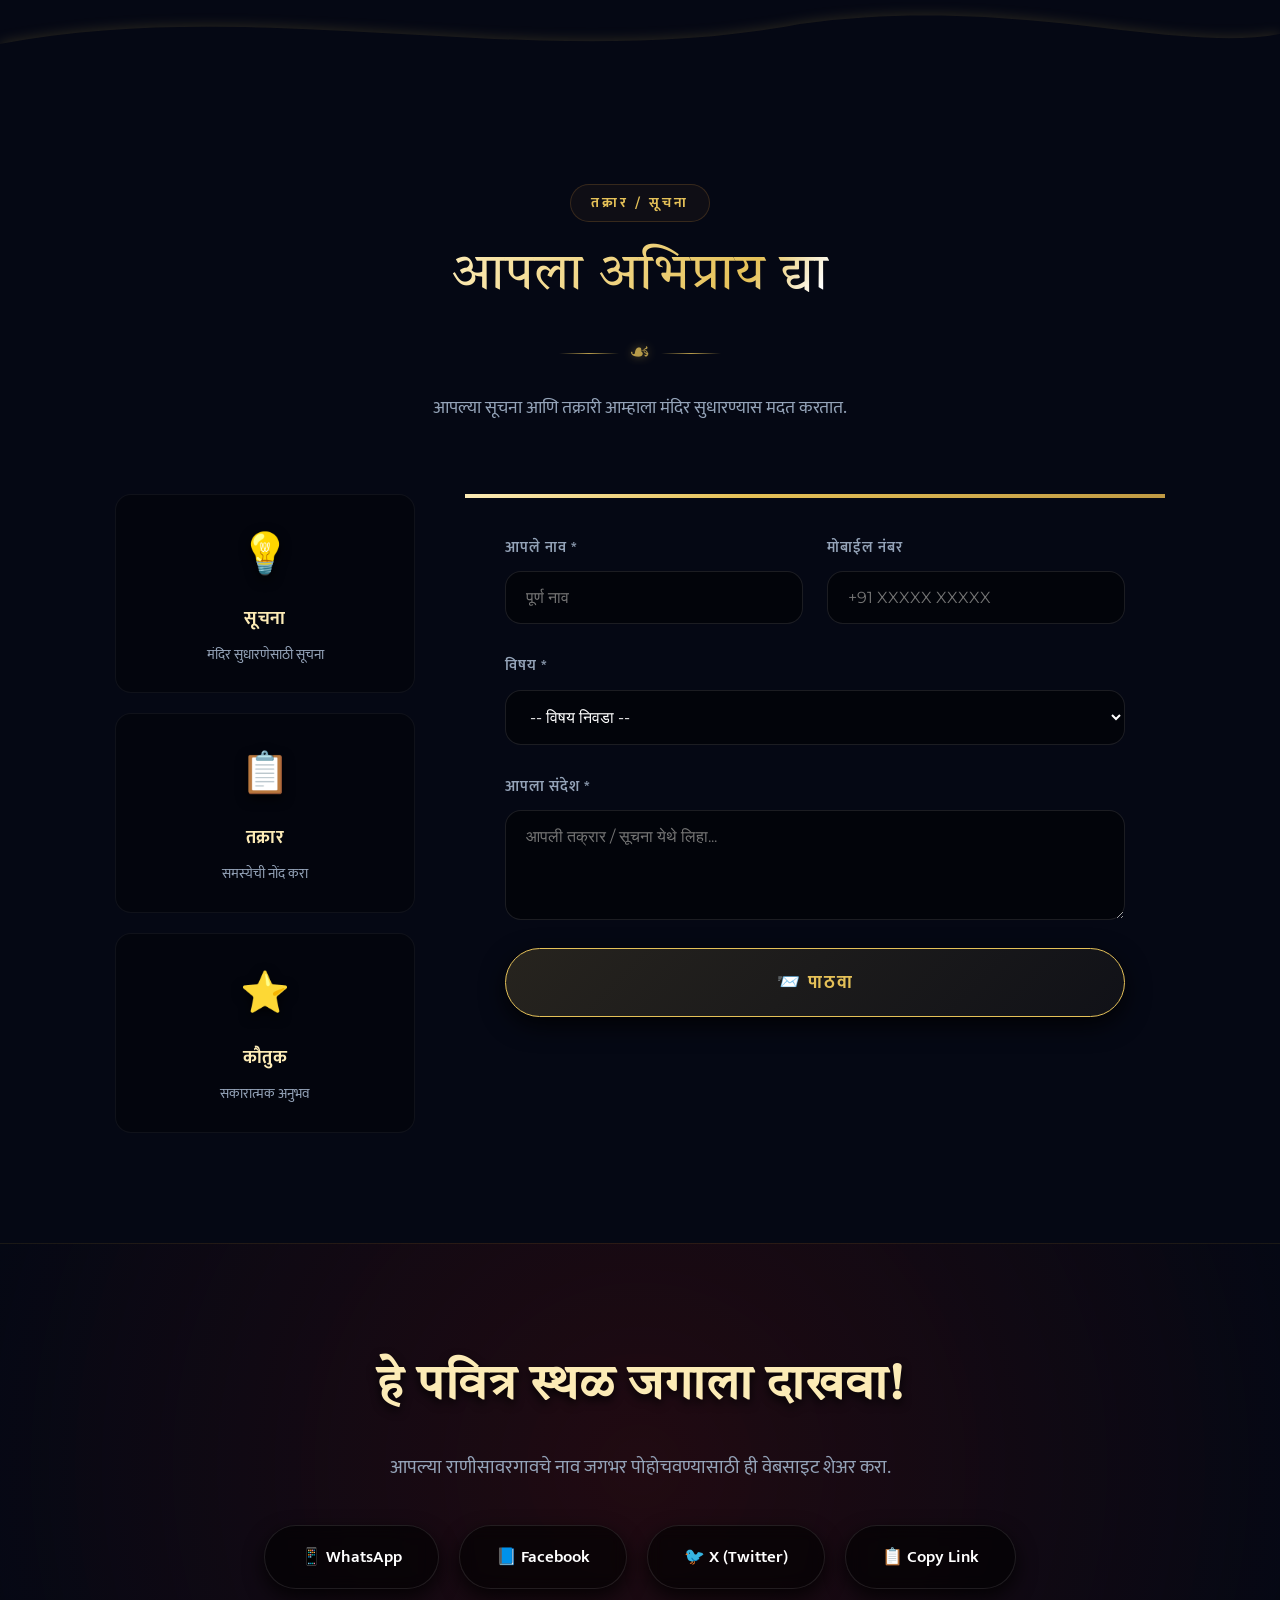
==== commit dd7c33a3: "UI Tweak: Move Aarti section from front page to a modal, accessible via Virtual Puja menu" ====
--- a/index.html
+++ b/index.html
@@ -12,8 +12,8 @@
     <link rel="preconnect" href="https://fonts.googleapis.com">
     <link rel="preconnect" href="https://fonts.gstatic.com" crossorigin>
     <link href="https://fonts.googleapis.com/css2?family=Montserrat:wght@300;400;500;600;700&family=Playfair+Display:ital,wght@0,400;0,600;0,700;0,800;1,400&family=Tiro+Devanagari+Hindi:ital@0;1&family=Mukta:wght@300;400;500;600;700;800&display=swap" rel="stylesheet">
-    <link rel="stylesheet" href="styles.css?v=8.1">
-    <script src="translations.js?v=8.1"></script>
+    <link rel="stylesheet" href="styles.css?v=8.2">
+    <script src="translations.js?v=8.2"></script>
 </head>
 <body>
     <!-- SCROLL PROGRESS BAR -->
@@ -121,6 +121,7 @@
                         <button onclick="lightDiya(); togglePujaMenu()">✨ दीप प्रज्वलन</button>
                         <button onclick="ringBell(); togglePujaMenu()">🔔 घंटा नाद</button>
                         <button onclick="playDrum(); togglePujaMenu()">🥁 नगारा वादन (Play Drum)</button>
+                        <button onclick="openAartiModal(); togglePujaMenu()">📖 आरती वाचा व ऐका</button>
                     </div>
                 </div>
             </div>
@@ -221,51 +222,7 @@
         </div>
     </section>
 
-    <!-- NEW: AARTI & STOTRA SECTION -->
-    <section id="aarti-stotra" class="section aarti-section">
-        <div class="container">
-            <div class="section-header animate-on-scroll">
-                <span class="section-tag" data-i18n="sec-aarti-tag">भक्ती आणि स्तोत्र</span>
-                <h2 class="section-title shimmer-text" data-i18n="sec-aarti-title">श्री रेणुका माता आरती</h2>
-                <div class="section-divider"><span class="divider-icon">🪔</span></div>
-            </div>
-            
-            <div class="aarti-container animate-on-scroll">
-                <div class="aarti-card">
-                    <div class="aarti-audio-controls">
-                        <button class="aarti-play-btn" onclick="toggleAartiAudio()" id="aarti-play-btn">
-                            <span class="play-icon">▶</span> <span data-i18n="aarti-play">आरती ऐका</span>
-                        </button>
-                    </div>
-                    <div class="aarti-lyrics">
-                        <p>जय देवी जय देवी जय रेणुका माते ।<br>
-                        भक्तांना पावसी तू अगाध कृपेते ॥ धृ ॥</p>
-                        
-                        <p>तुळजापूरची भवानी, माहूरची रेणुका ।<br>
-                        वंदितो तुजला मी, माता जगदंबिका ।<br>
-                        सप्तशृंगी निवासिनी, कोल्हापूरची महालक्ष्मी ।<br>
-                        तुझ्या कृपेनेच सर्व सुखे मिळती ॥ १ ॥</p>
-
-                        <p>परशुराम माता तू, जमदग्नीची पत्नी ।<br>
-                        तुझ्या दर्शनाने हरती सर्व विघ्ने ।<br>
-                        कुंकुम-हळदीने सजले तुझे रूप ।<br>
-                        भक्तांना देते तू वरदान अनुपूप ॥ २ ॥</p>
-
-                        <p>राणीसावरगावमध्ये तुझा वास ।<br>
-                        दर्शन घेता पूर्ण होई सर्व आस ।<br>
-                        तुझ्या कृपेनेच होवो सर्वांचे कल्याण ।<br>
-                        हेच मागणे माते तुझे चरणी अर्पण ॥ ३ ॥</p>
-                        
-                        <p>जय देवी जय देवी जय रेणुका माते ।<br>
-                        भक्तांना पावसी तू अगाध कृपेते ॥</p>
-                    </div>
-                    <div class="aarti-footer">
-                        <span class="mantra">॥ ॐ श्री रेणुका मातायै नमः ॥</span>
-                    </div>
-                </div>
-            </div>
-        </div>
-    </section>
+<!-- Removed inline aarti section to a modal -->
 
     <!-- Wave: Darshan → About -->
     <div class="wave-divider"><svg viewBox="0 0 1200 80" preserveAspectRatio="none"><path d="M0,30 C150,80 350,0 550,60 C750,80 950,10 1200,50 L1200,80 L0,80 Z"></path></svg></div>
@@ -946,6 +903,50 @@
             </div>
         </div>
     </div>
+    
+    <!-- NEW AARTI MODAL -->
+    <div class="modal" id="aarti-modal">
+        <div class="modal-content" style="max-width: 500px; padding: 20px;">
+            <button class="close-modal" onclick="closeAartiModal()">✕</button>
+            <div class="modal-header">
+                <h2>श्री रेणुका माता आरती</h2>
+                <p>भक्ती आणि स्तोत्र</p>
+            </div>
+            <div class="aarti-card" style="box-shadow: none; padding: 10px;">
+                <div class="aarti-audio-controls">
+                    <button class="aarti-play-btn" onclick="toggleAartiAudio()" id="aarti-play-btn">
+                        <span class="play-icon">▶</span> <span data-i18n="aarti-play">आरती ऐका</span>
+                    </button>
+                </div>
+                <div class="aarti-lyrics">
+                    <p>जय देवी जय देवी जय रेणुका माते ।<br>
+                    भक्तांना पावसी तू अगाध कृपेते ॥ धृ ॥</p>
+                    
+                    <p>तुळजापूरची भवानी, माहूरची रेणुका ।<br>
+                    वंदितो तुजला मी, माता जगदंबिका ।<br>
+                    सप्तशृंगी निवासिनी, कोल्हापूरची महालक्ष्मी ।<br>
+                    तुझ्या कृपेनेच सर्व सुखे मिळती ॥ १ ॥</p>
+
+                    <p>परशुराम माता तू, जमदग्नीची पत्नी ।<br>
+                    तुझ्या दर्शनाने हरती सर्व विघ्ने ।<br>
+                    कुंकुम-हळदीने सजले तुझे रूप ।<br>
+                    भक्तांना देते तू वरदान अनुपूप ॥ २ ॥</p>
+
+                    <p>राणीसावरगावमध्ये तुझा वास ।<br>
+                    दर्शन घेता पूर्ण होई सर्व आस ।<br>
+                    तुझ्या कृपेनेच होवो सर्वांचे कल्याण ।<br>
+                    हेच मागणे माते तुझे चरणी अर्पण ॥ ३ ॥</p>
+                    
+                    <p>जय देवी जय देवी जय रेणुका माते ।<br>
+                    भक्तांना पावसी तू अगाध कृपेते ॥</p>
+                </div>
+                <div class="aarti-footer">
+                    <span class="mantra">॥ ॐ श्री रेणुका मातायै नमः ॥</span>
+                </div>
+            </div>
+        </div>
+    </div>
+    
     <div class="virtual-bell-container" id="bell-container"></div>
     
     <!-- AARTI THALI -->
@@ -965,6 +966,6 @@
     </button>
     <audio id="temple-audio" loop preload="none" src="audio/ritu_tts_audio.mp3"></audio>
 
-    <script src="script.js?v=8.1"></script>
+    <script src="script.js?v=8.2"></script>
 </body>
 </html>
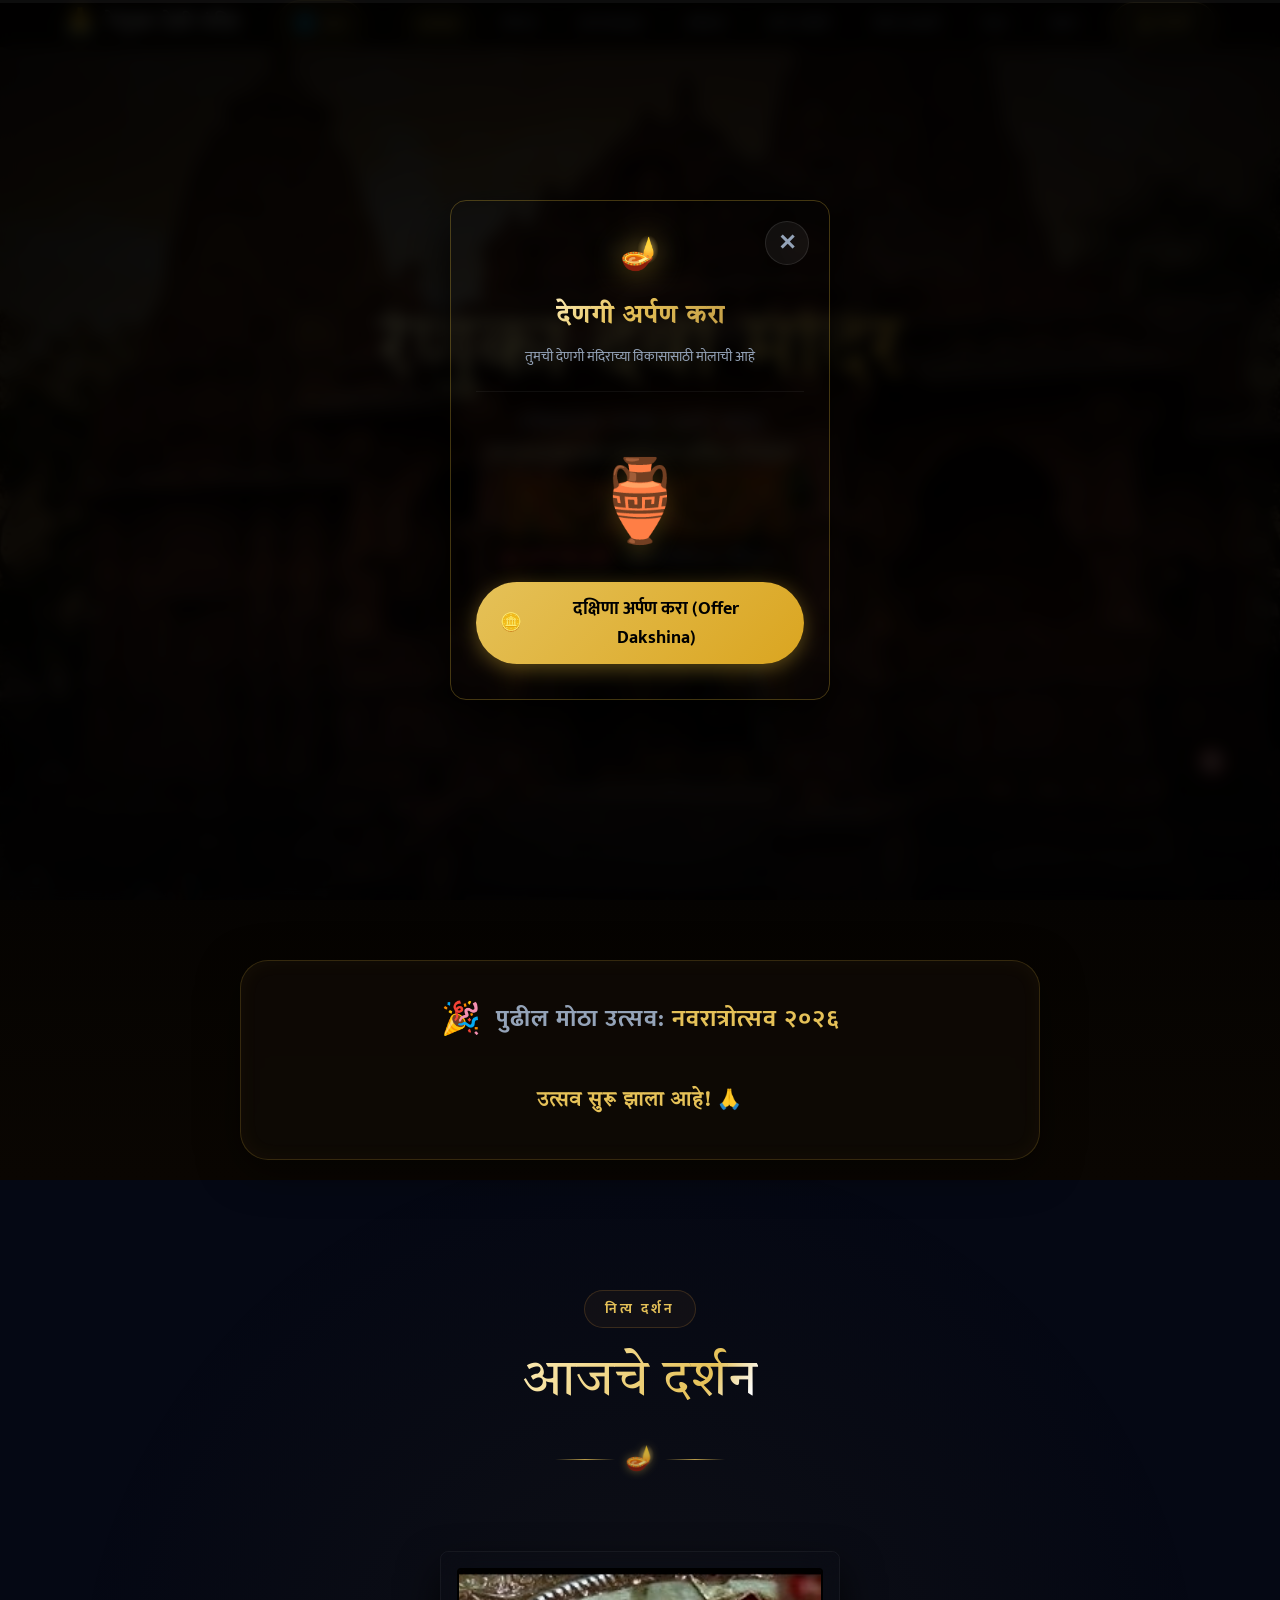
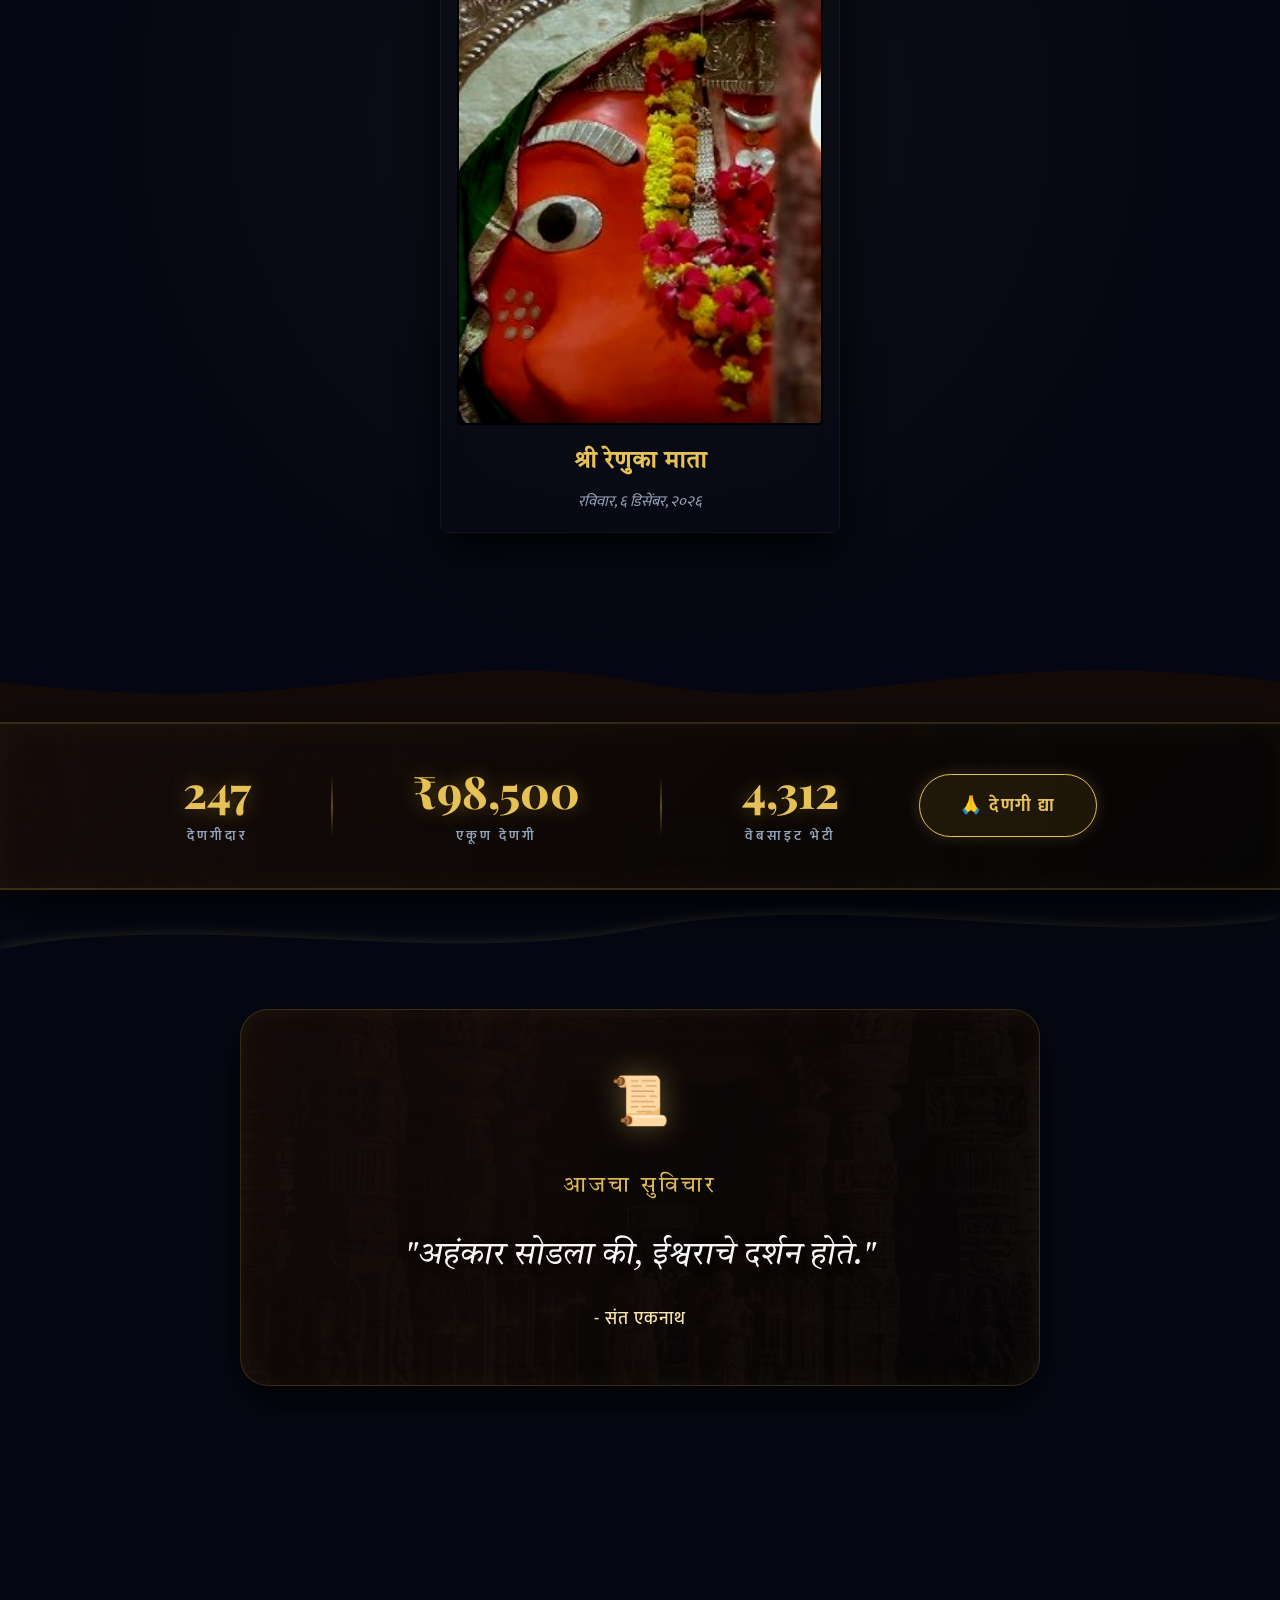
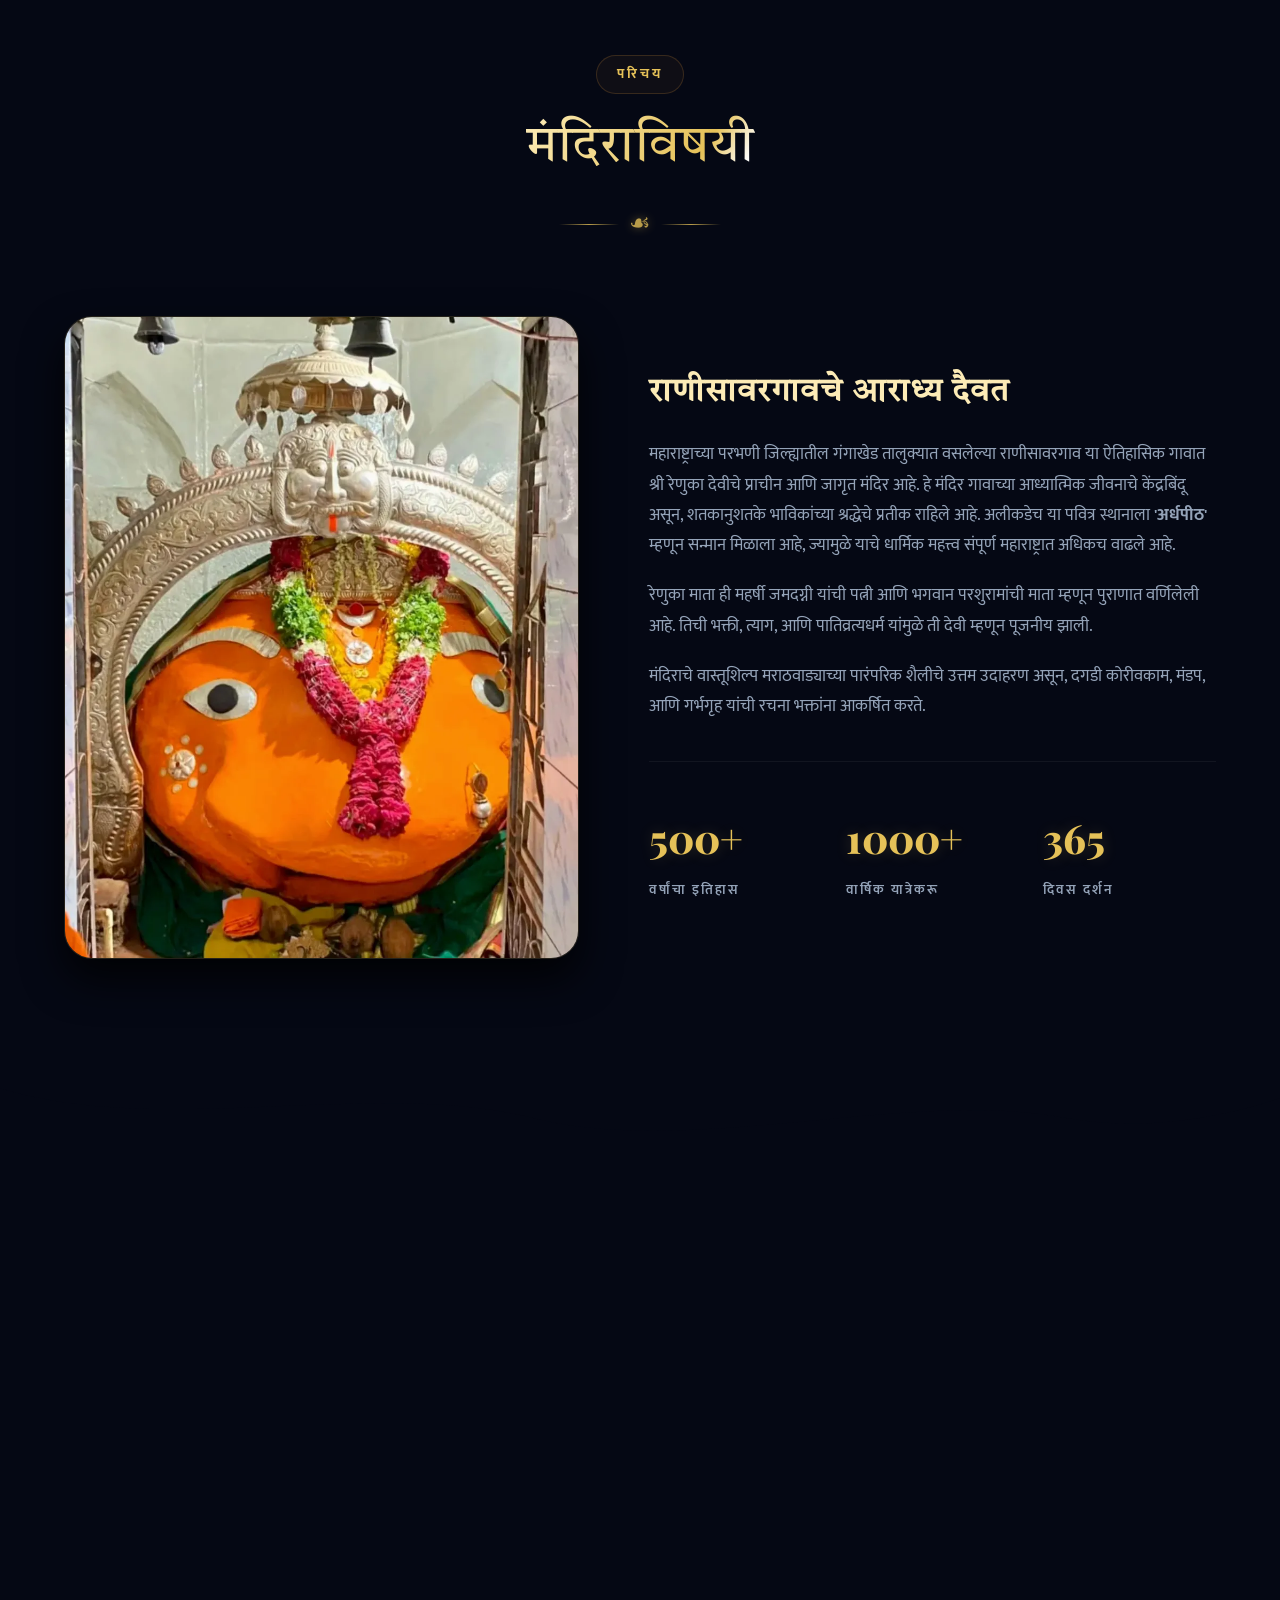
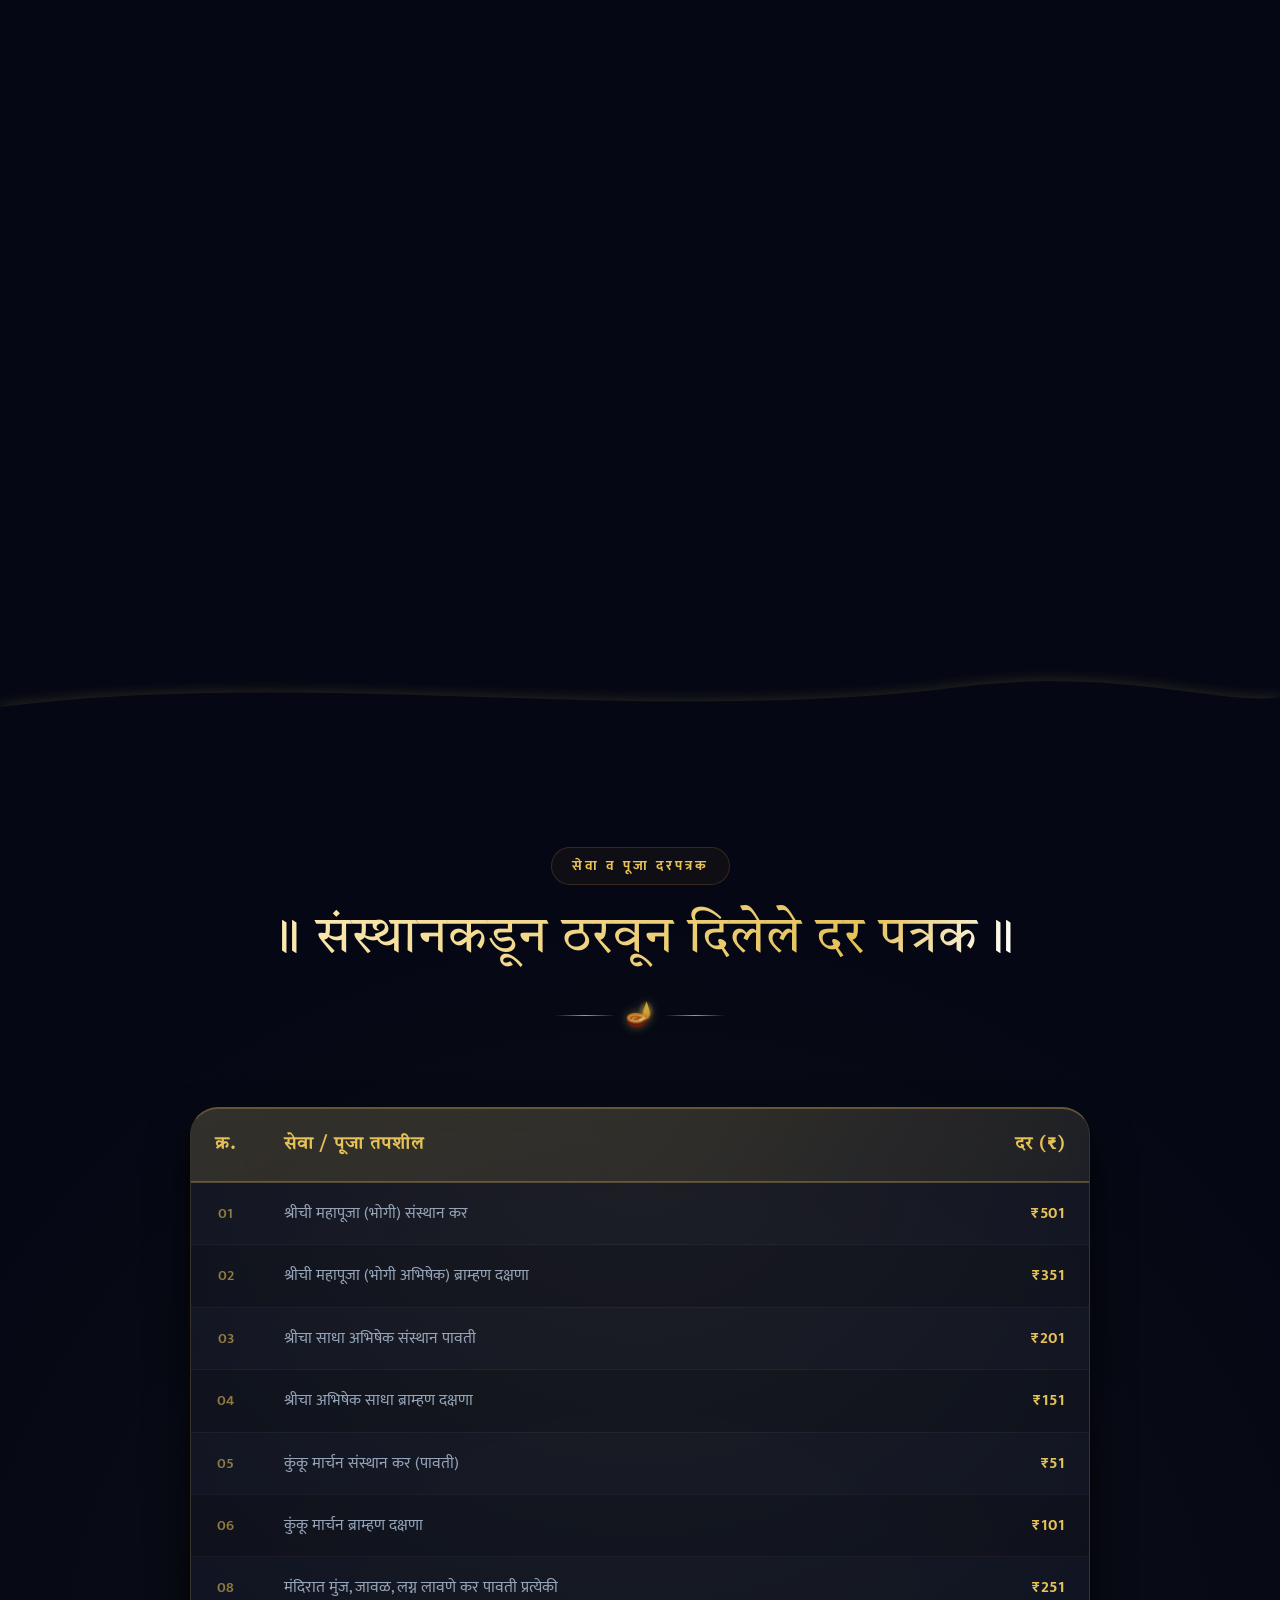
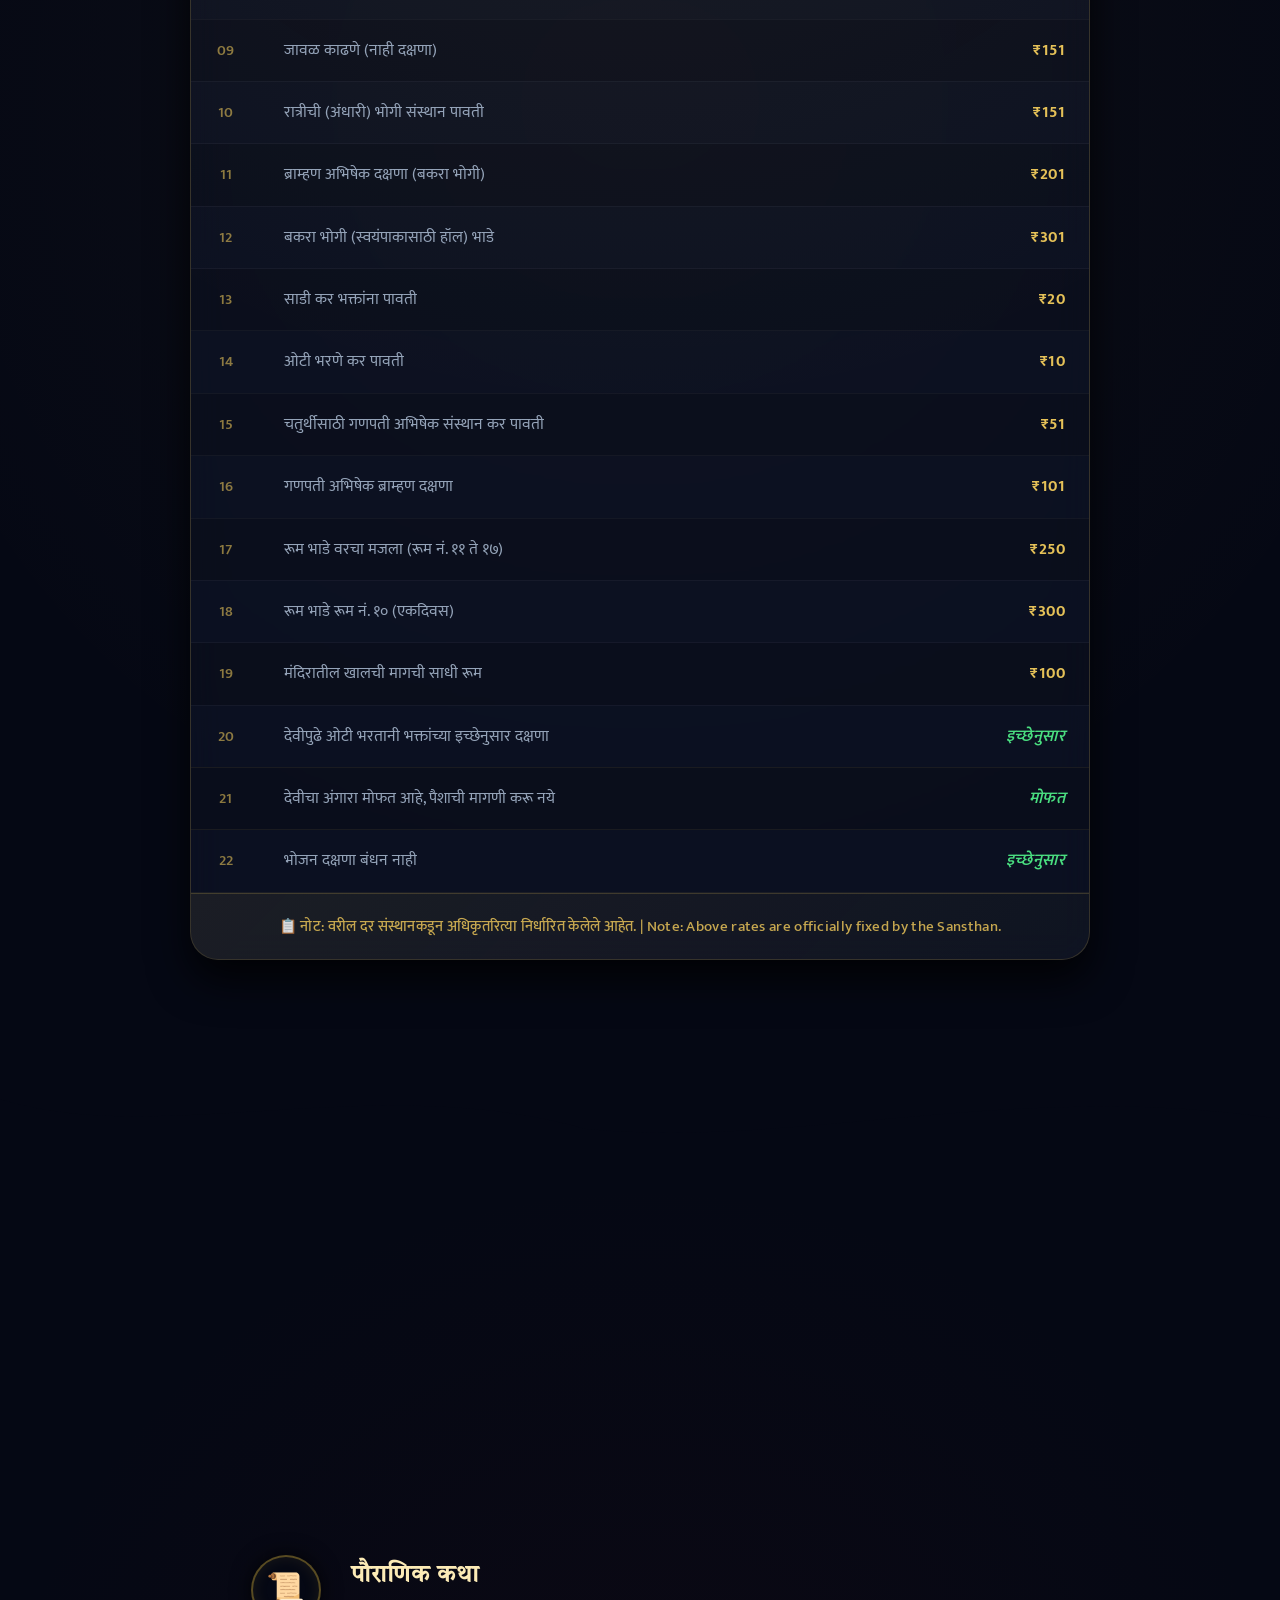
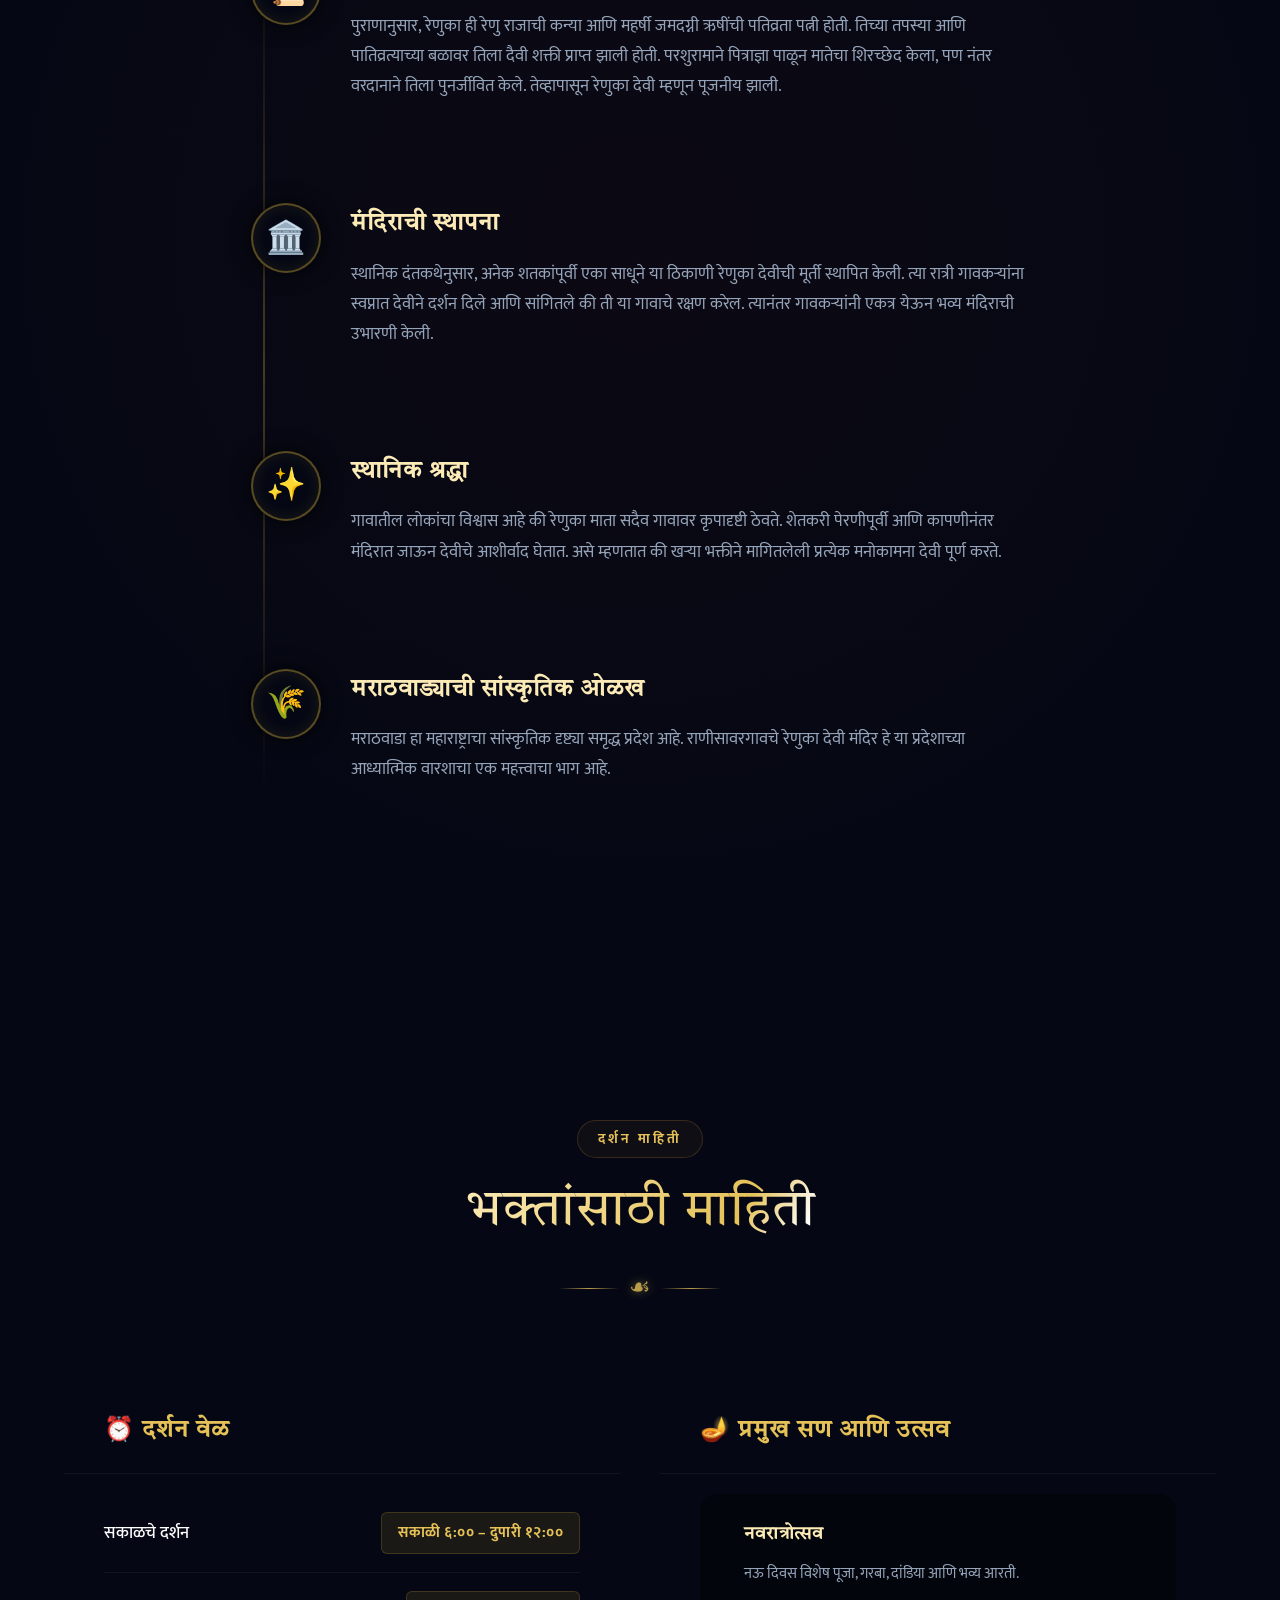
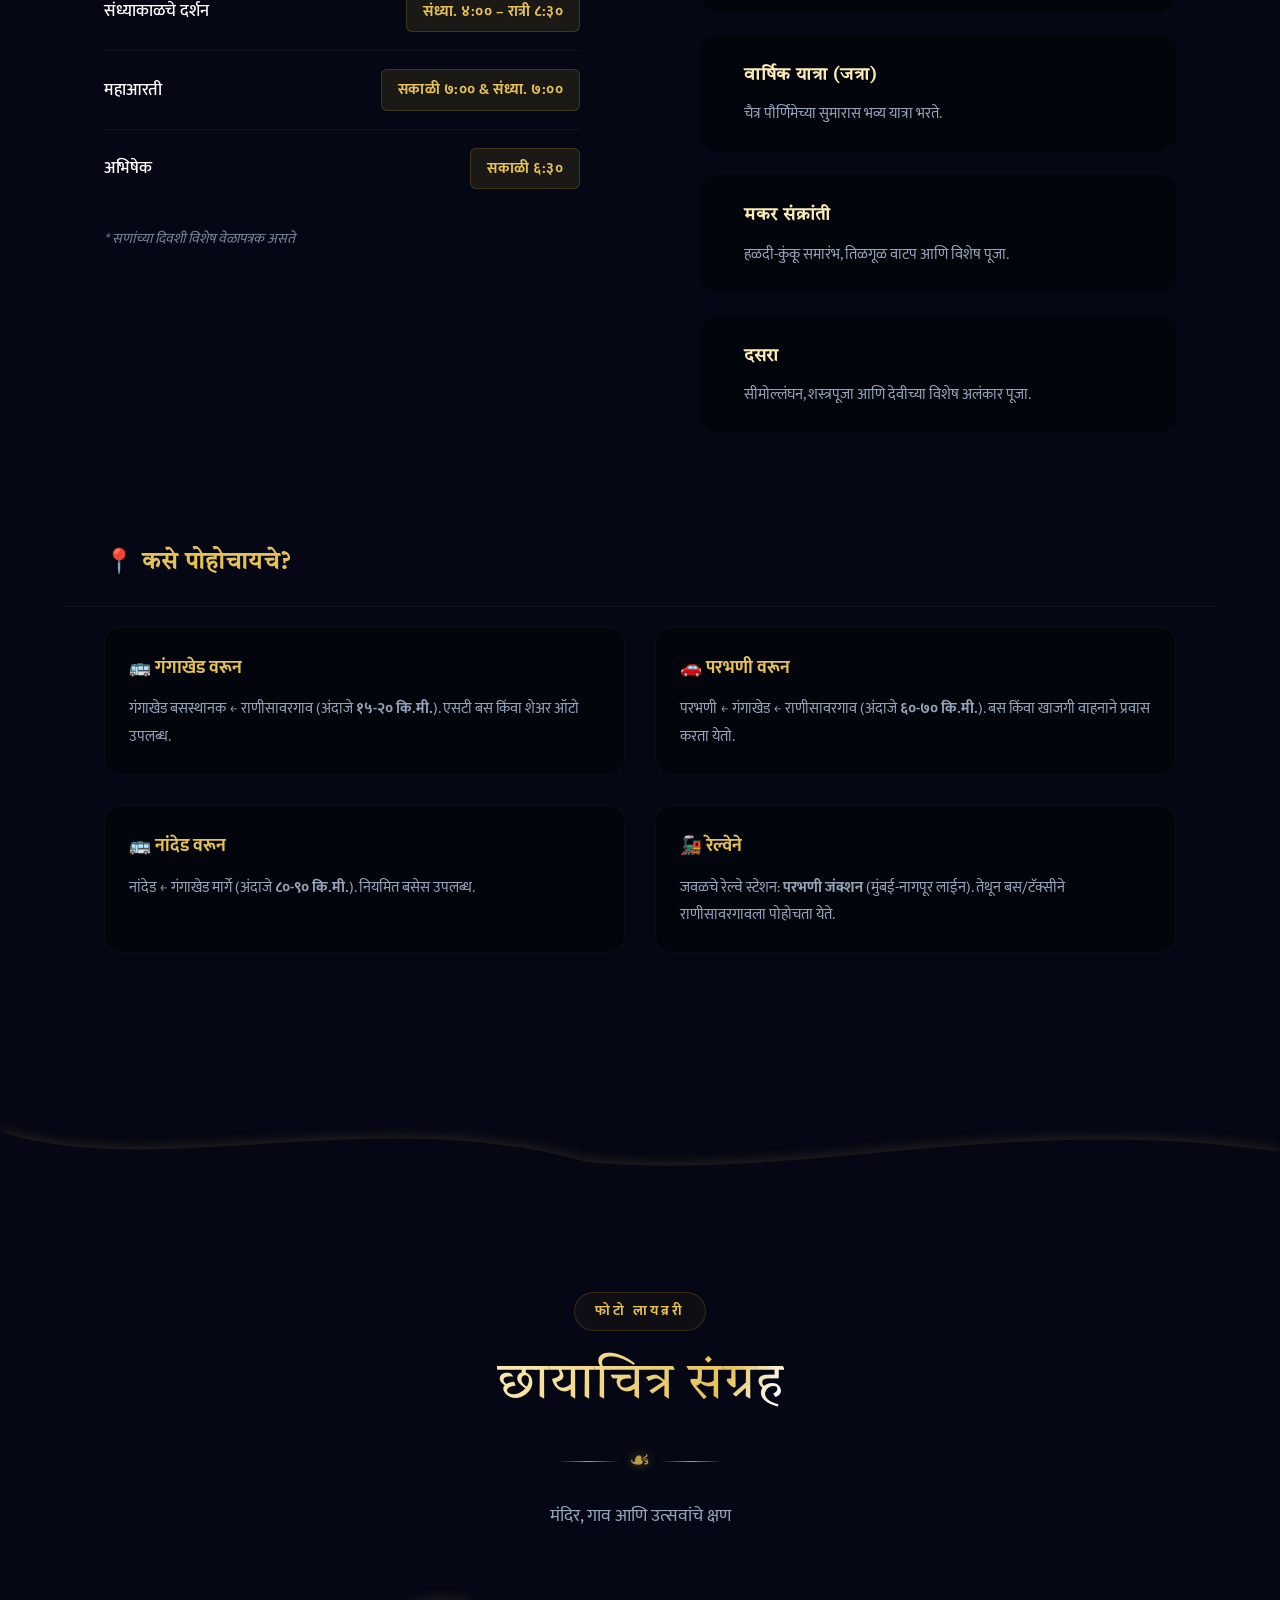
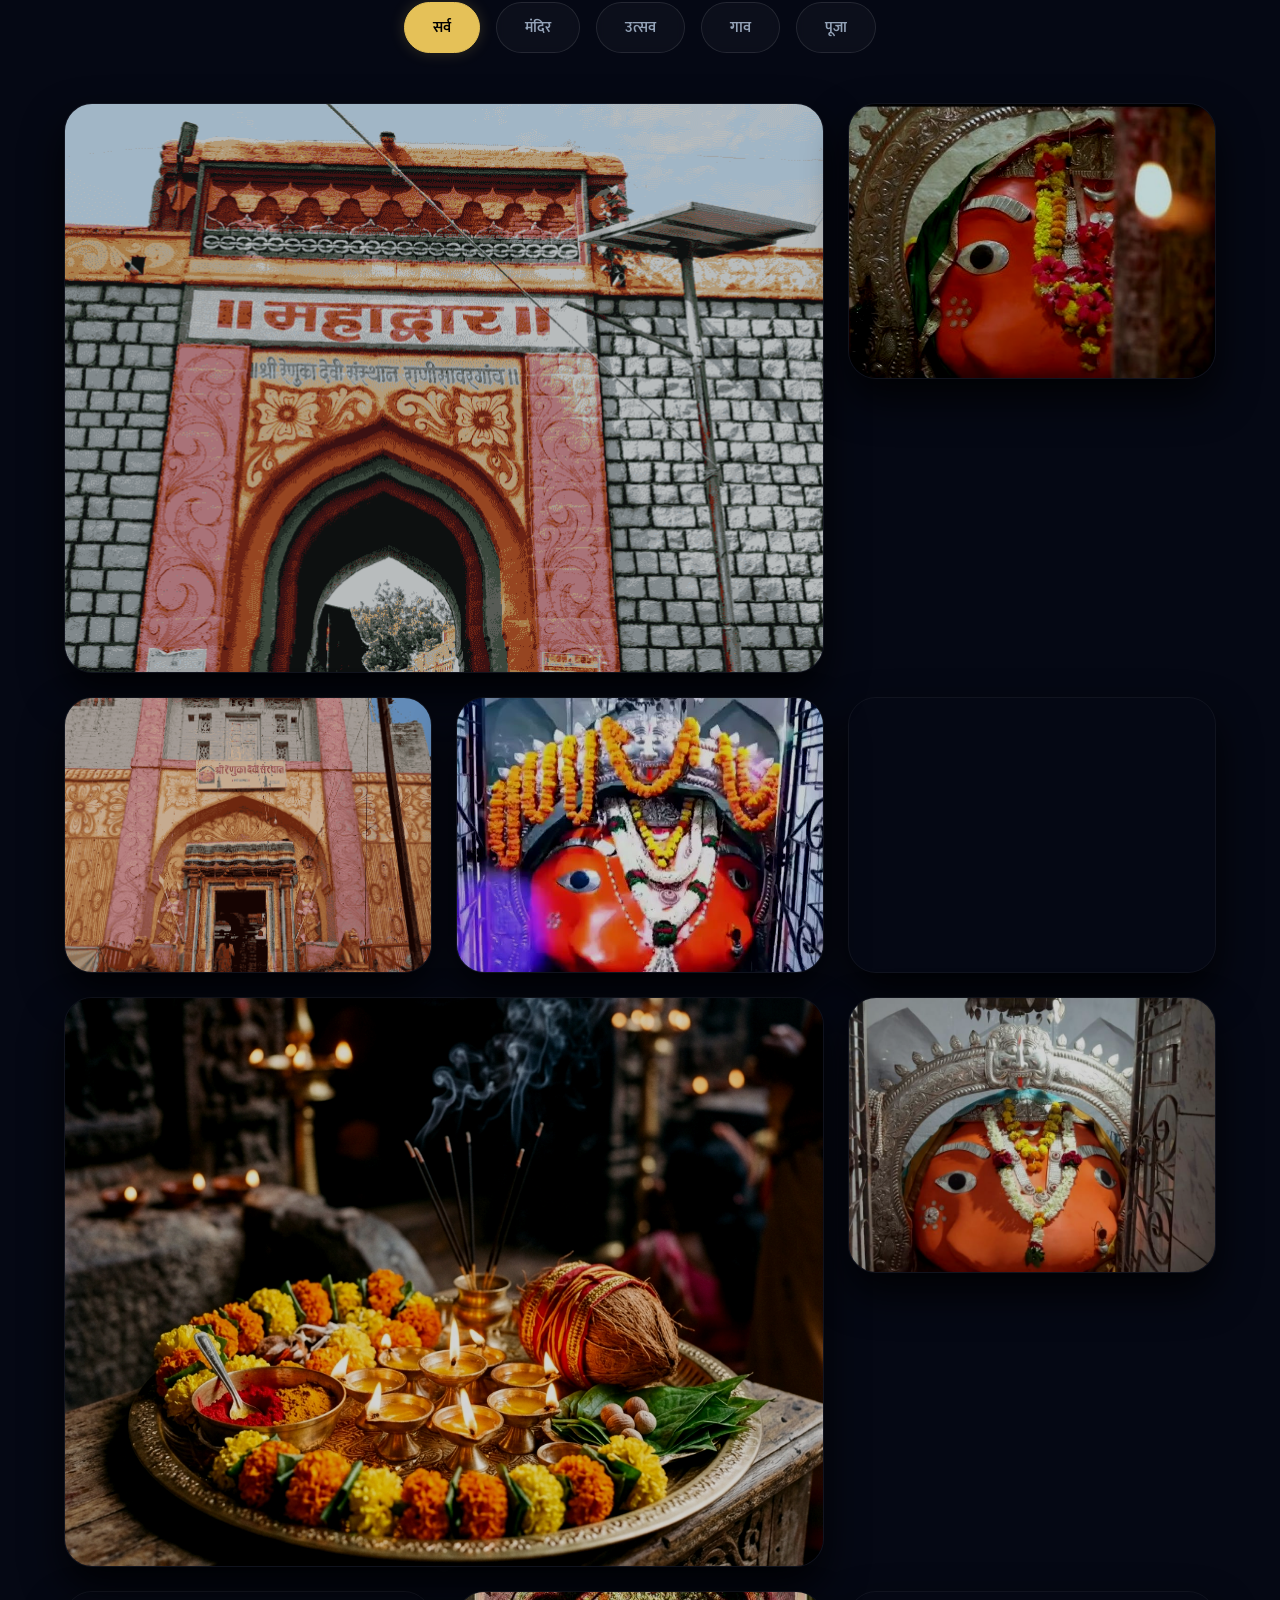
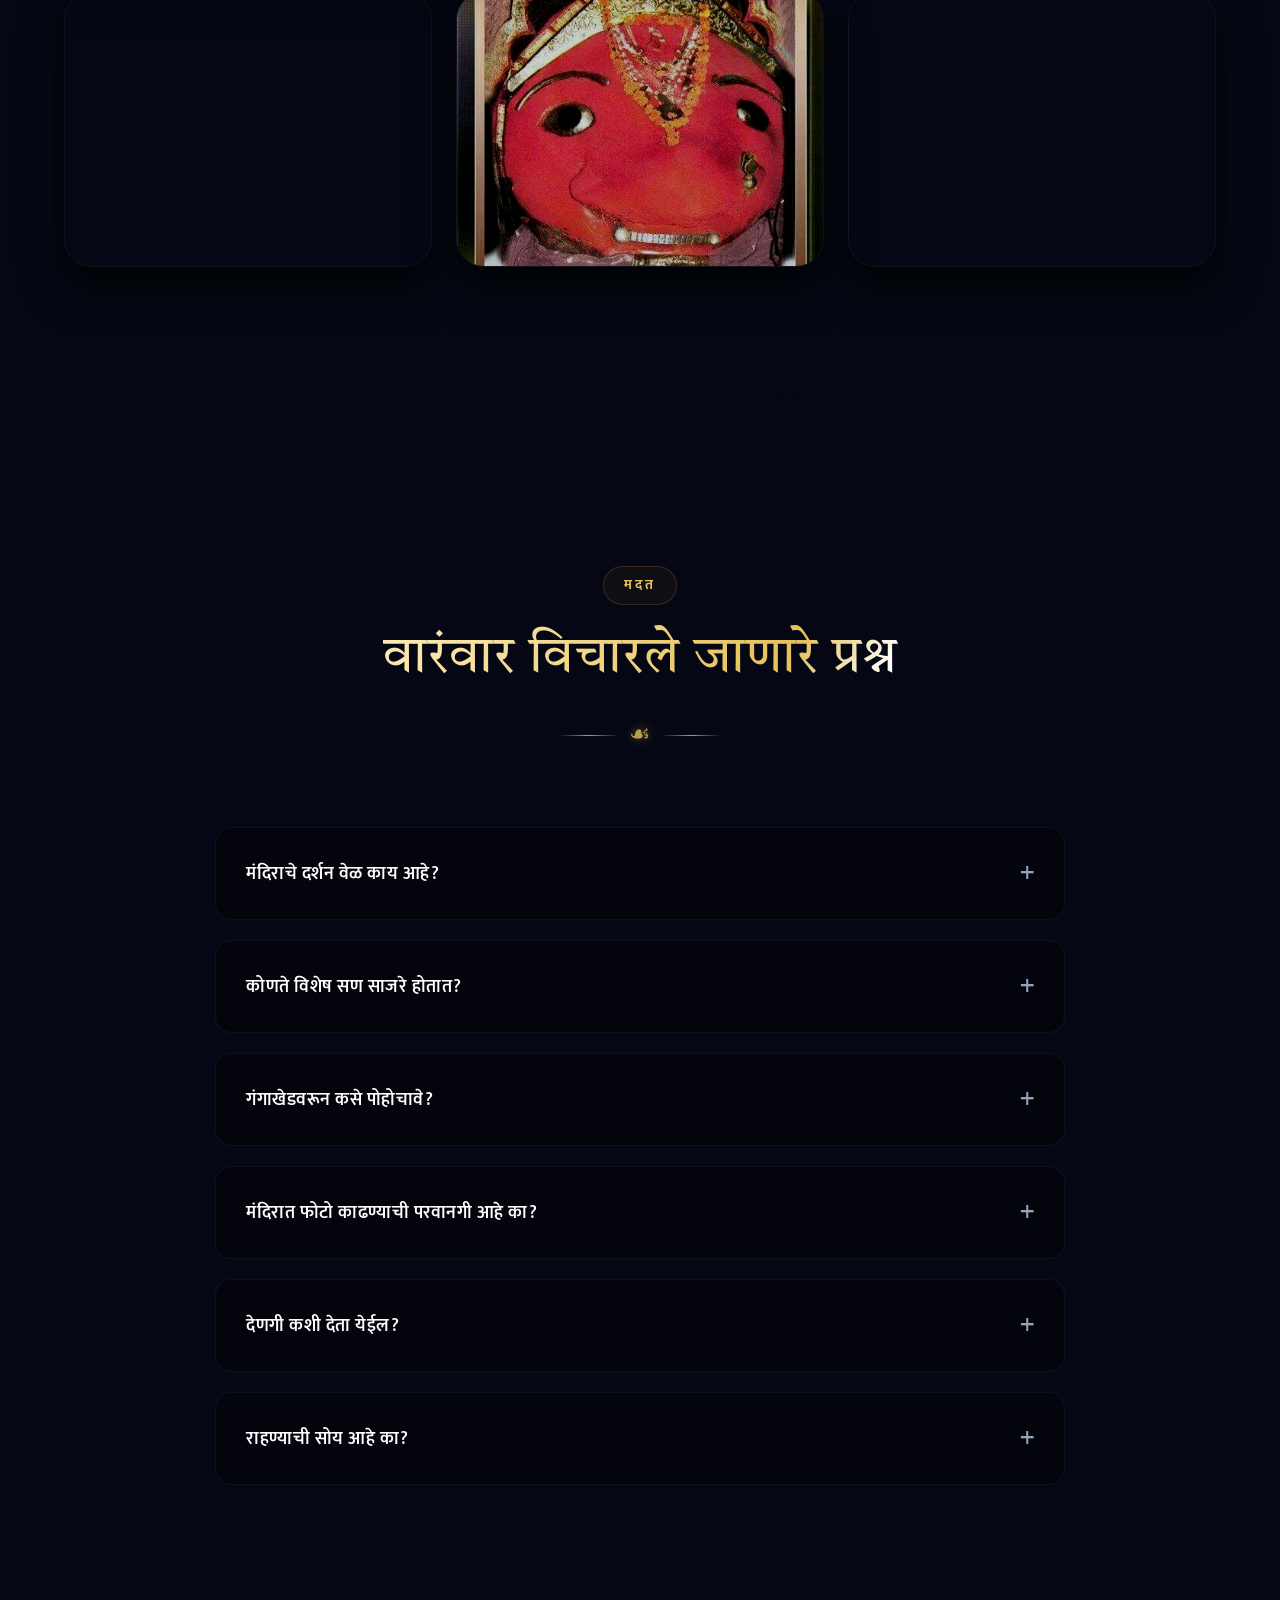
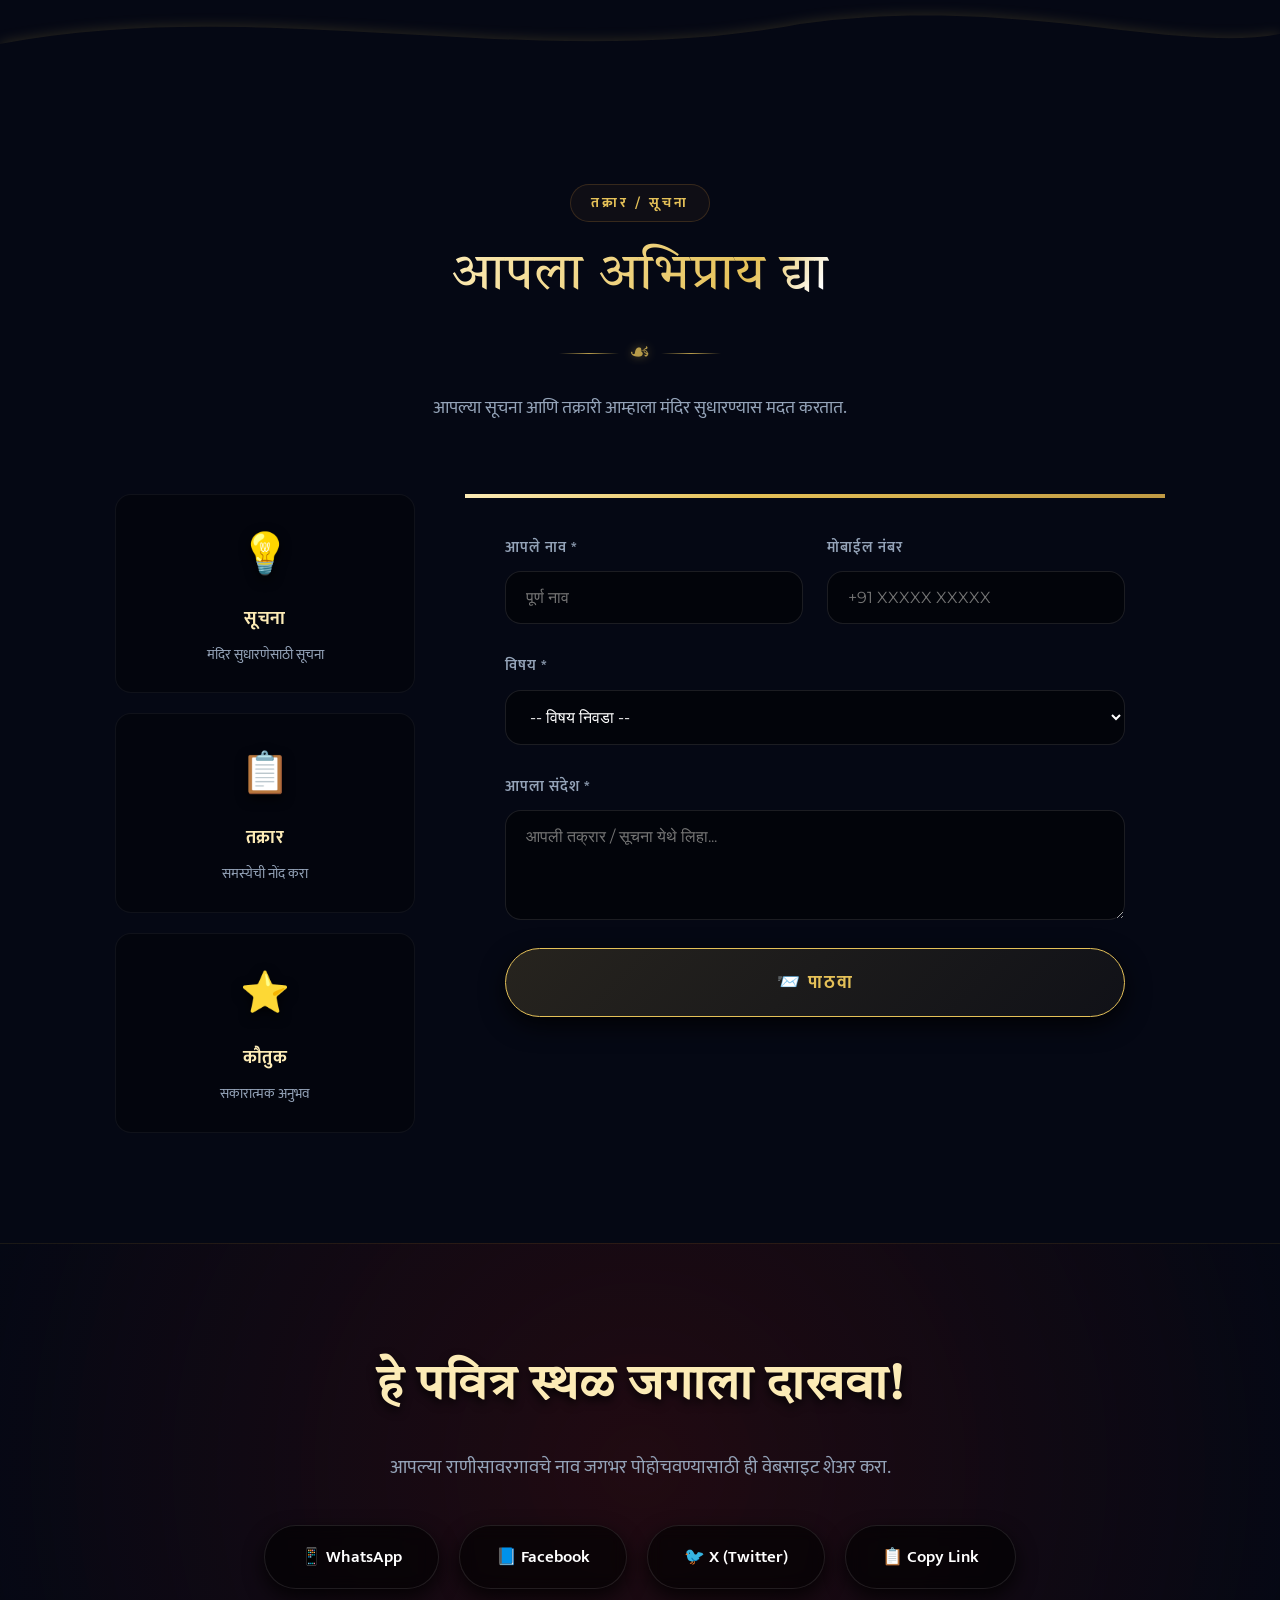
==== commit e148fe45: "Fix bug: Use correct modal CSS classes so Aarti modal doesn't show directly on page load" ====
--- a/index.html
+++ b/index.html
@@ -905,10 +905,11 @@
     </div>
     
     <!-- NEW AARTI MODAL -->
-    <div class="modal" id="aarti-modal">
-        <div class="modal-content" style="max-width: 500px; padding: 20px;">
-            <button class="close-modal" onclick="closeAartiModal()">✕</button>
-            <div class="modal-header">
+    <div class="modal-overlay" id="aarti-modal">
+        <div class="modal-box small-popup" style="max-width: 500px; padding: 20px; text-align: center;">
+            <button class="modal-close-btn" onclick="closeAartiModal()">✕</button>
+            <div class="modal-head">
+                <span class="modal-diya">🪔</span>
                 <h2>श्री रेणुका माता आरती</h2>
                 <p>भक्ती आणि स्तोत्र</p>
             </div>
@@ -966,6 +967,6 @@
     </button>
     <audio id="temple-audio" loop preload="none" src="audio/ritu_tts_audio.mp3"></audio>
 
-    <script src="script.js?v=8.2"></script>
+    <script src="script.js?v=8.3"></script>
 </body>
 </html>
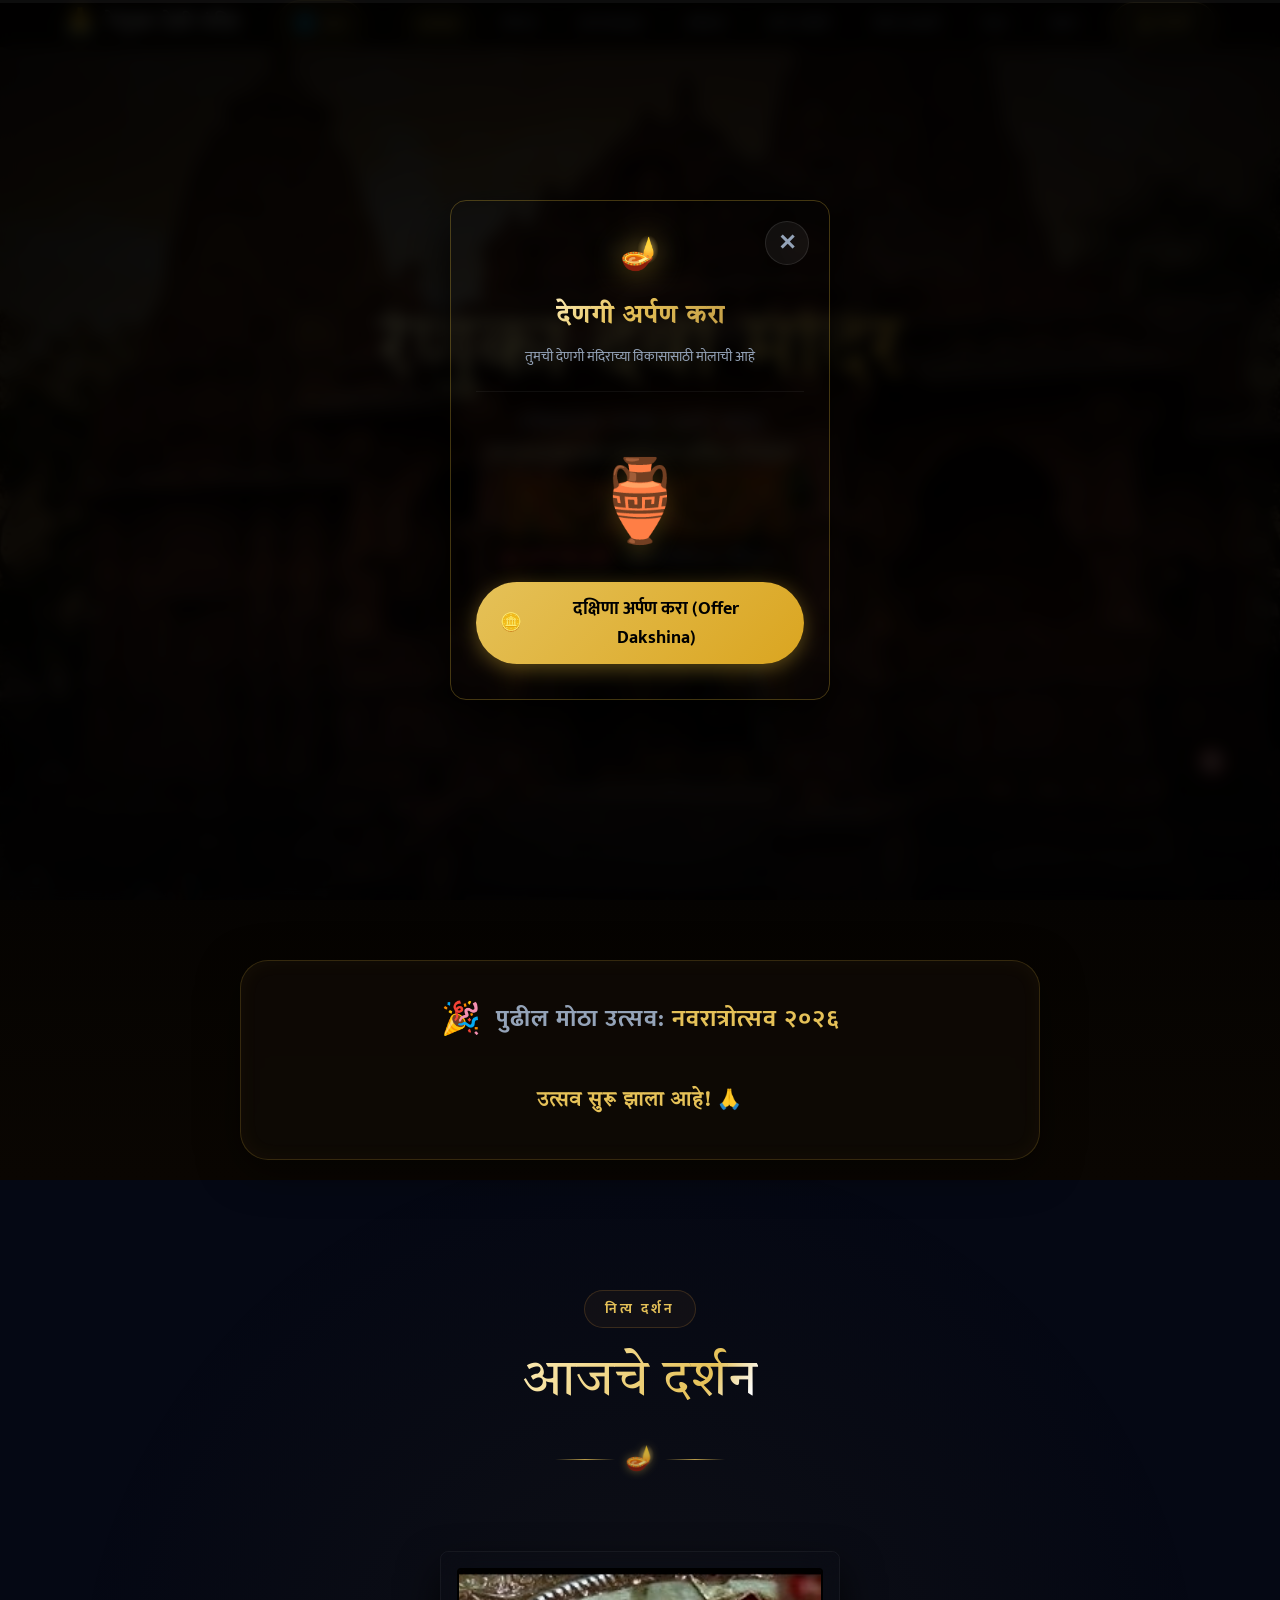
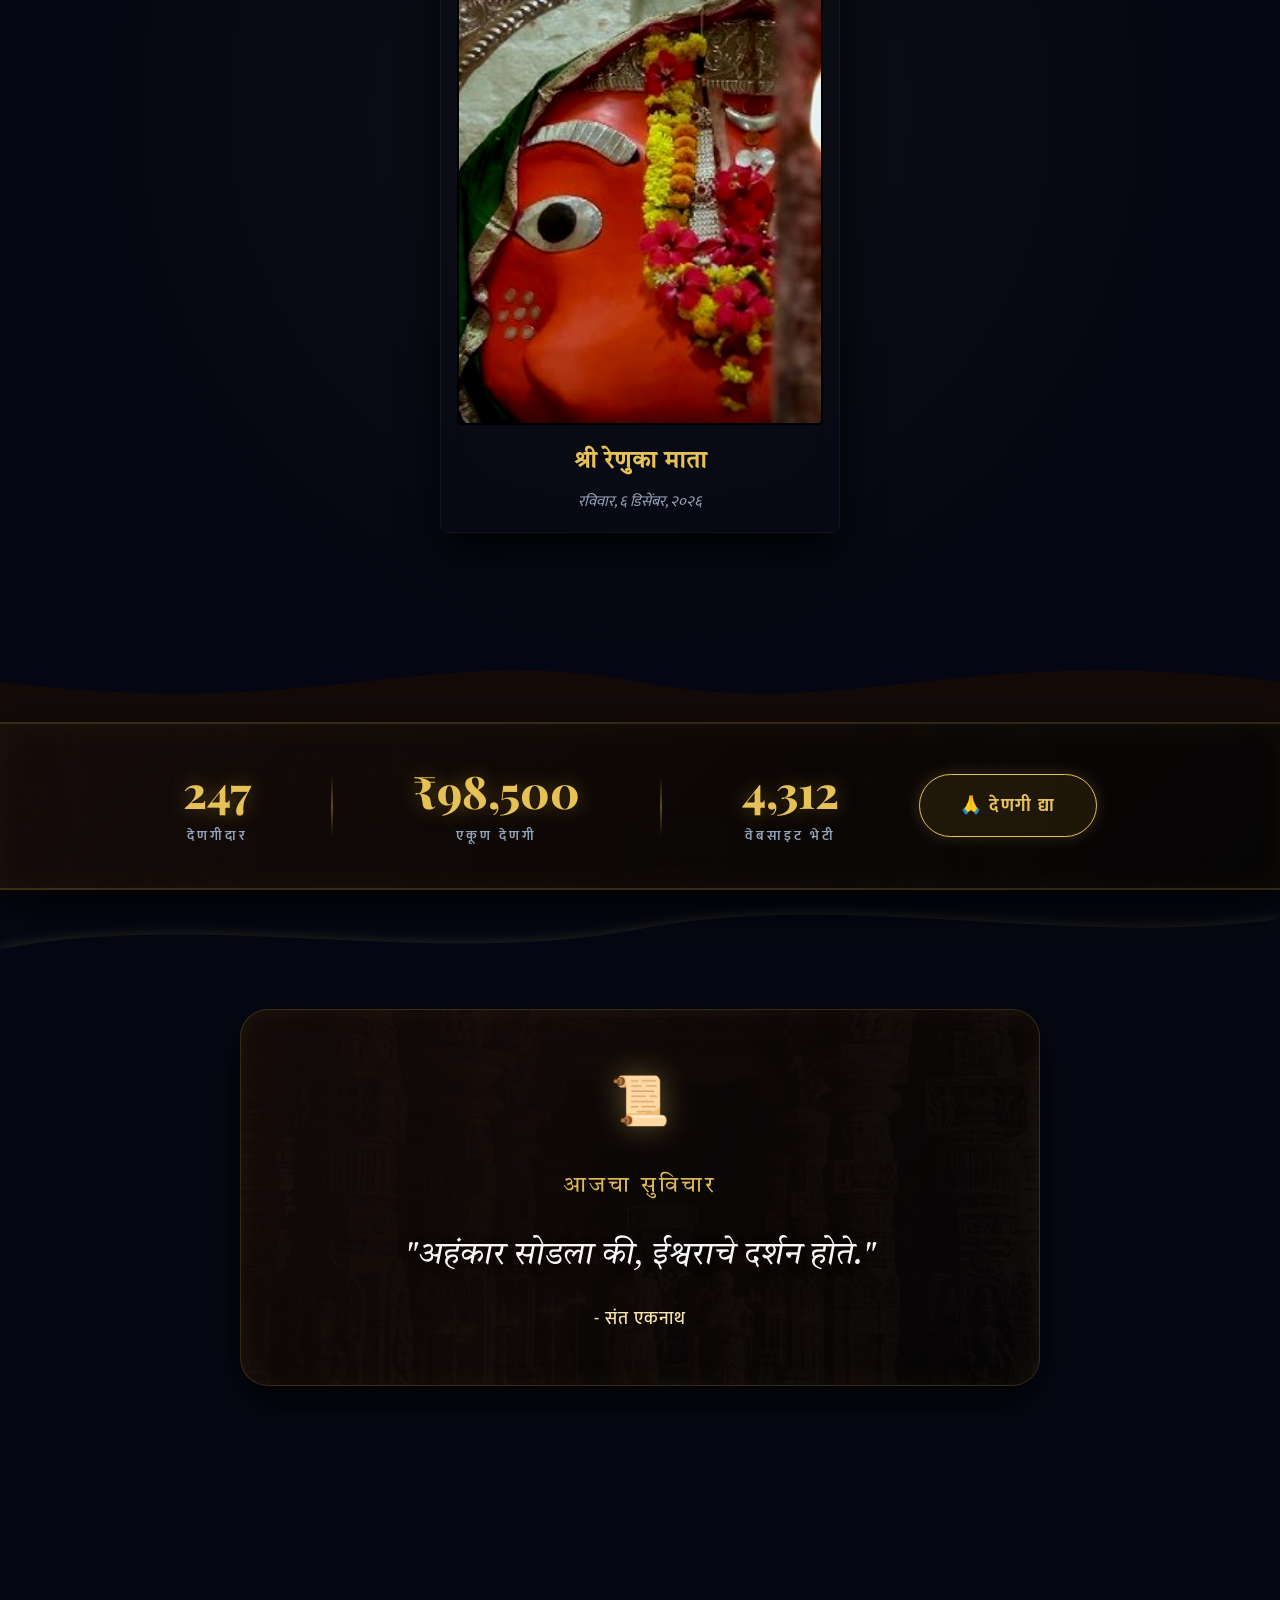
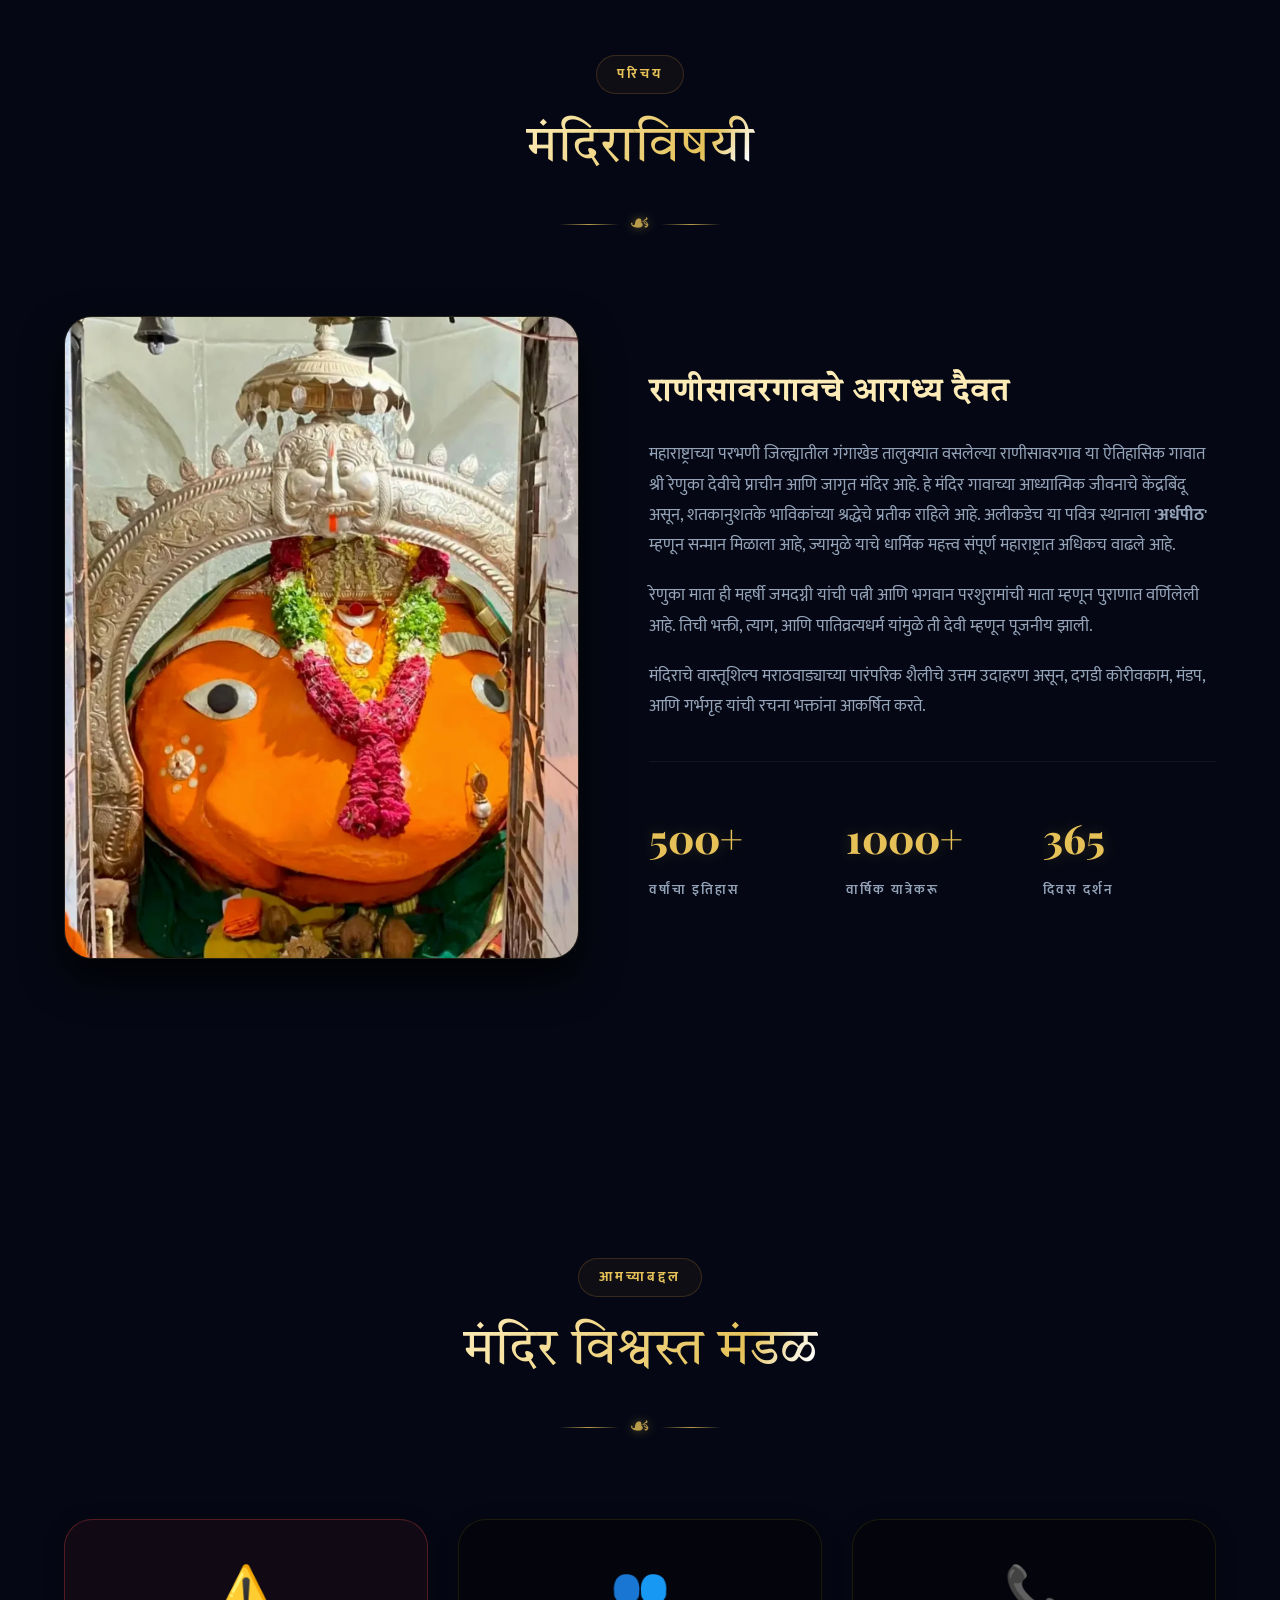
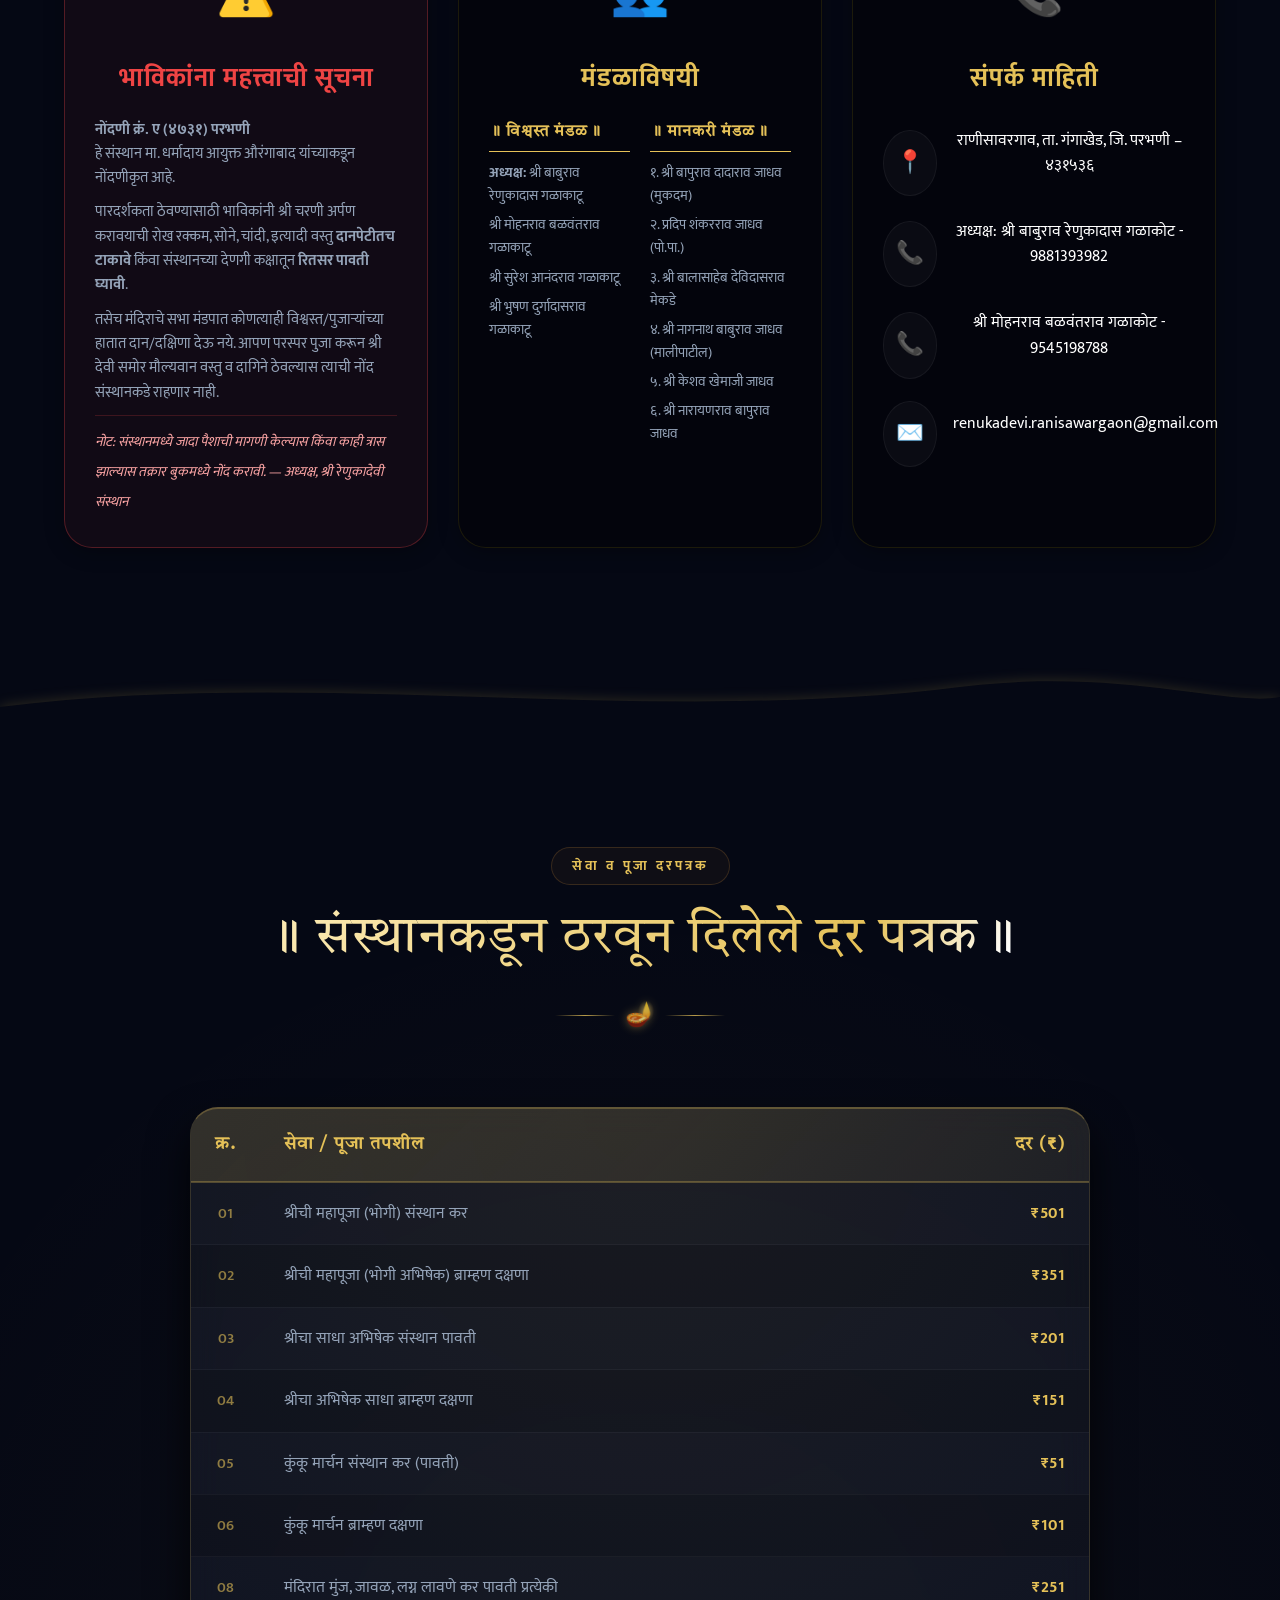
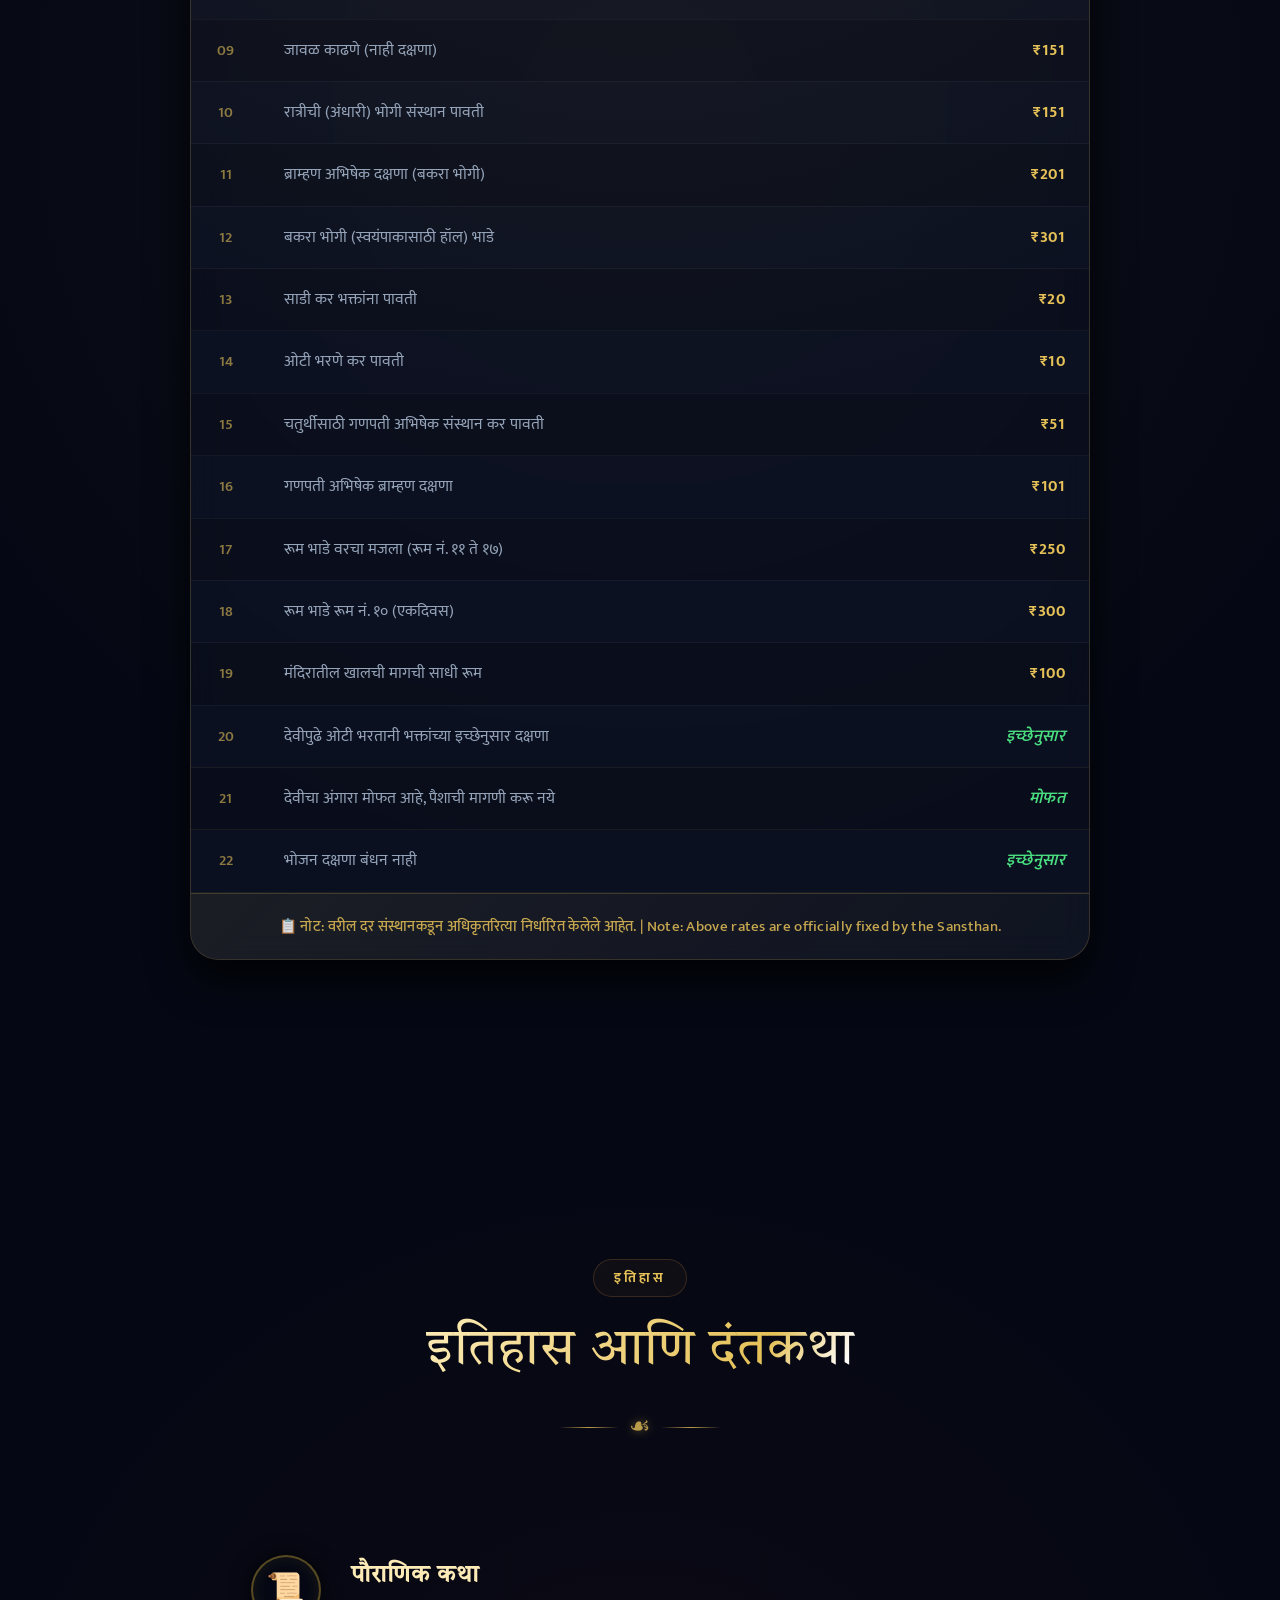
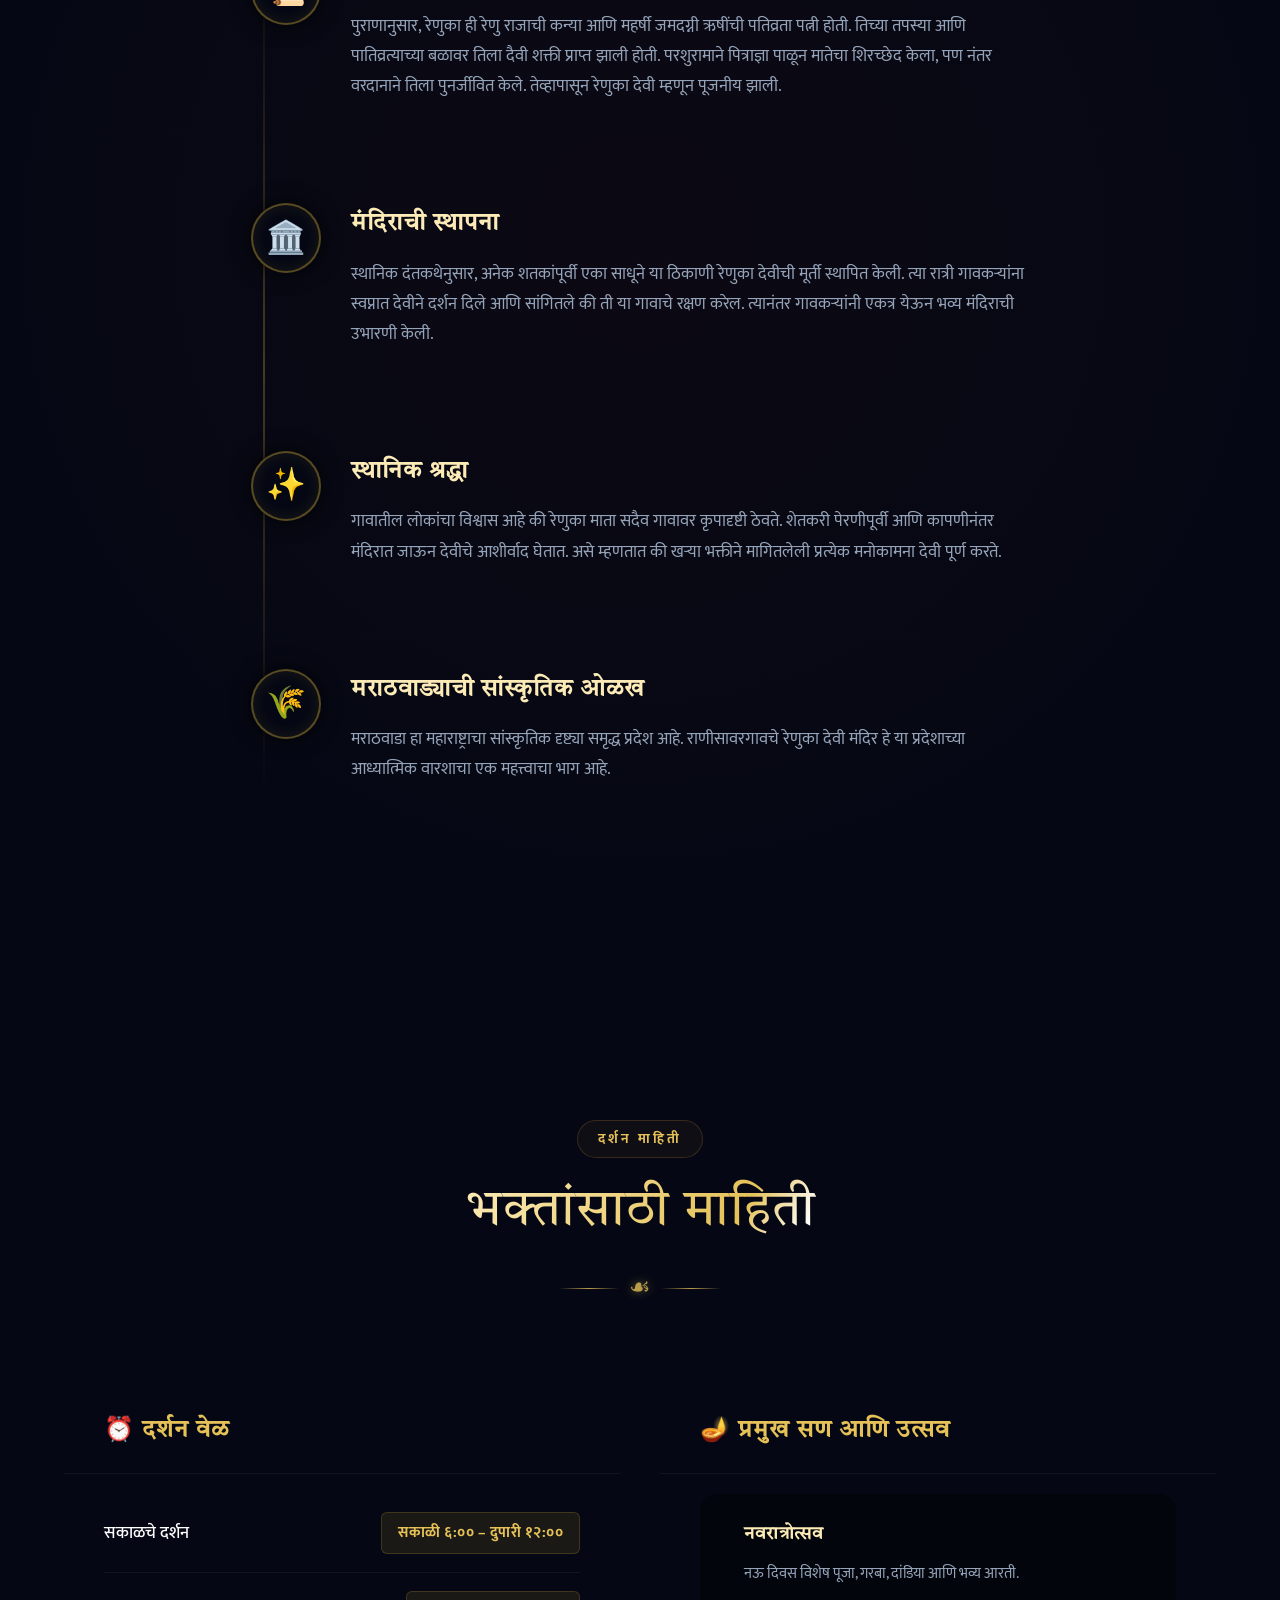
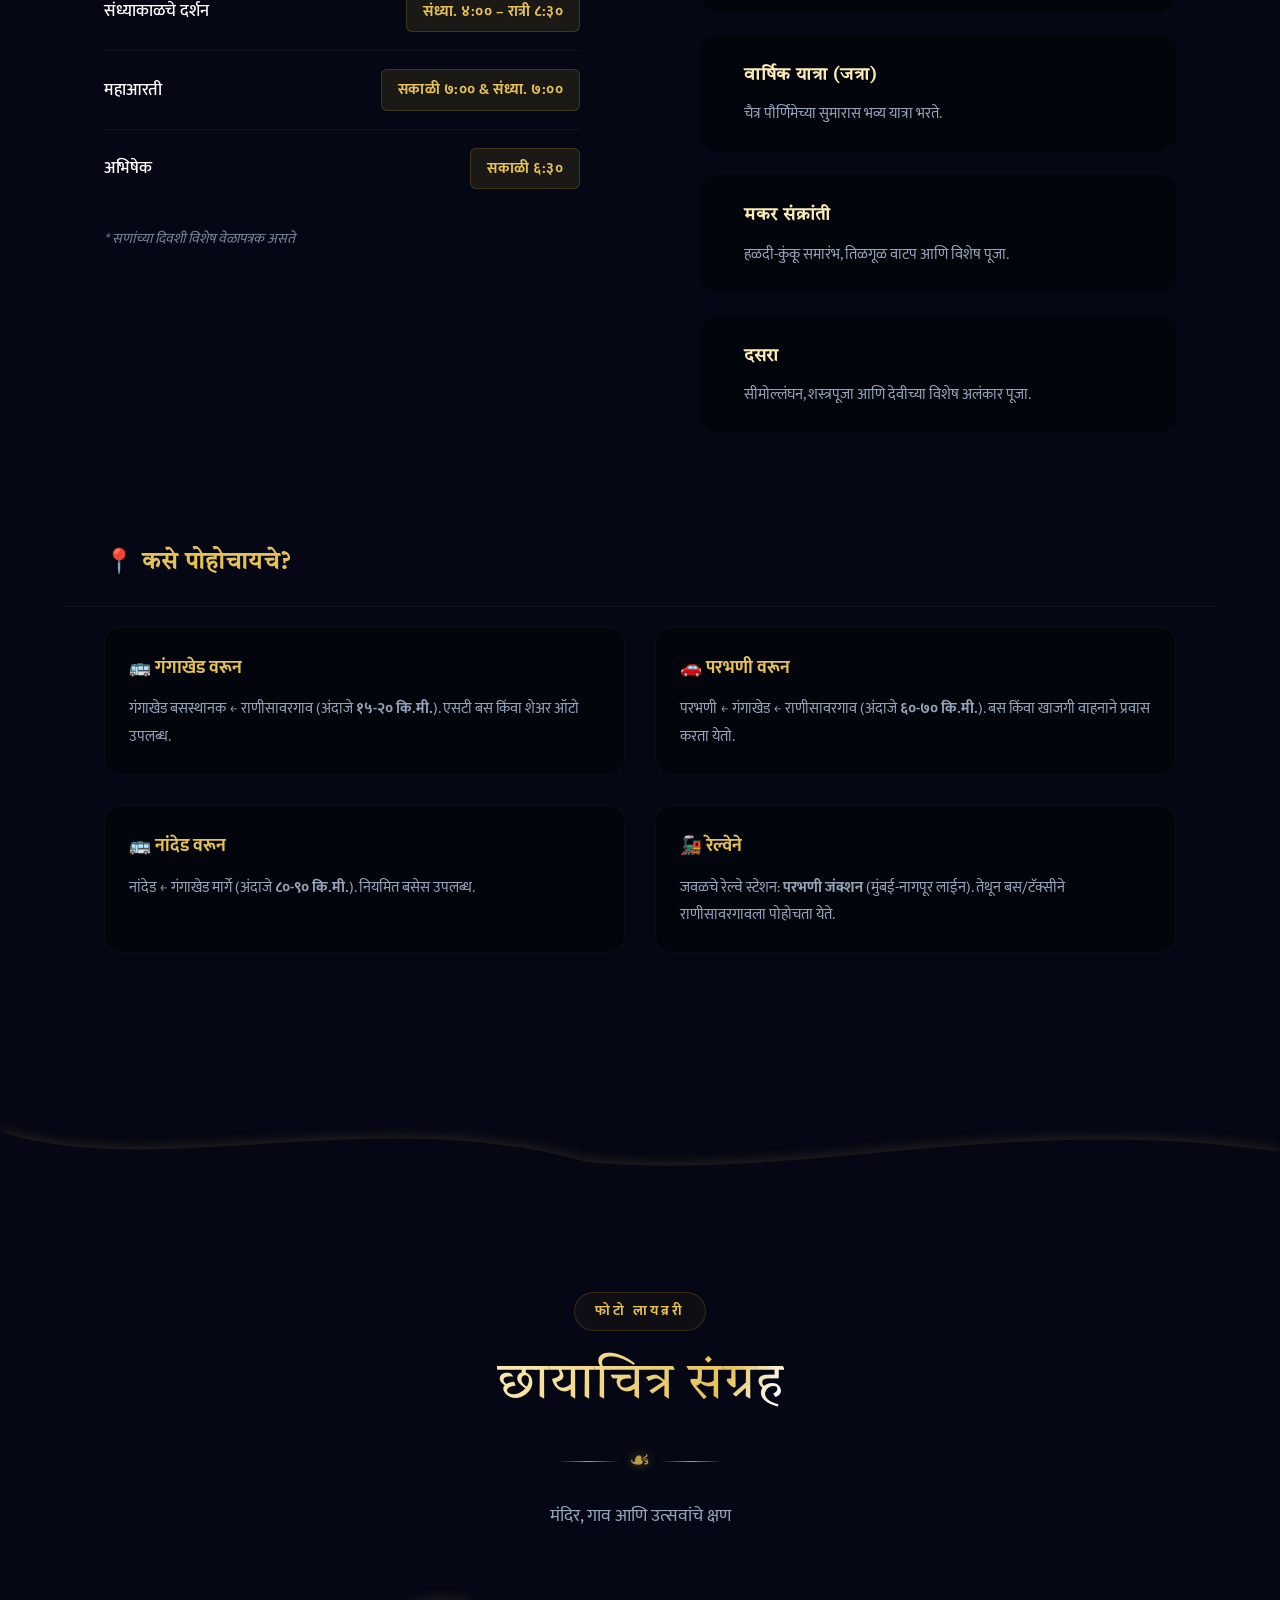
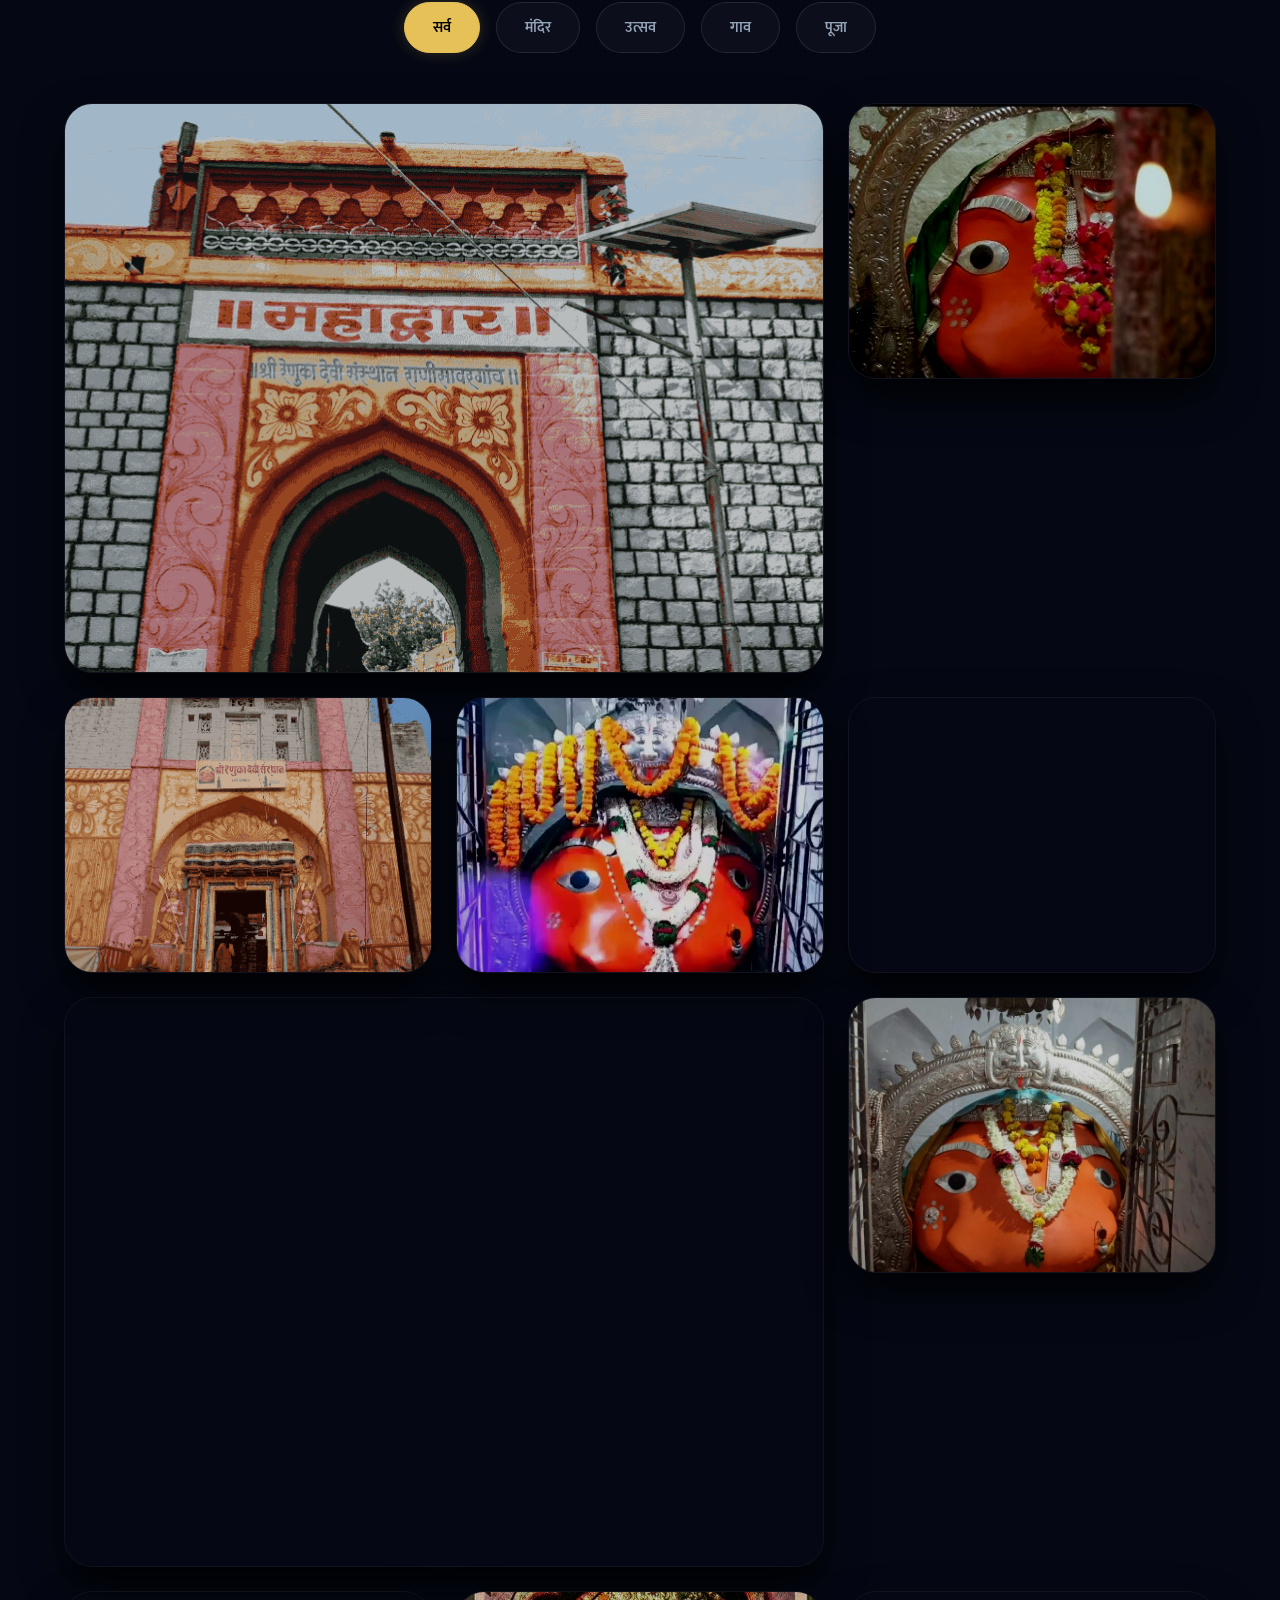
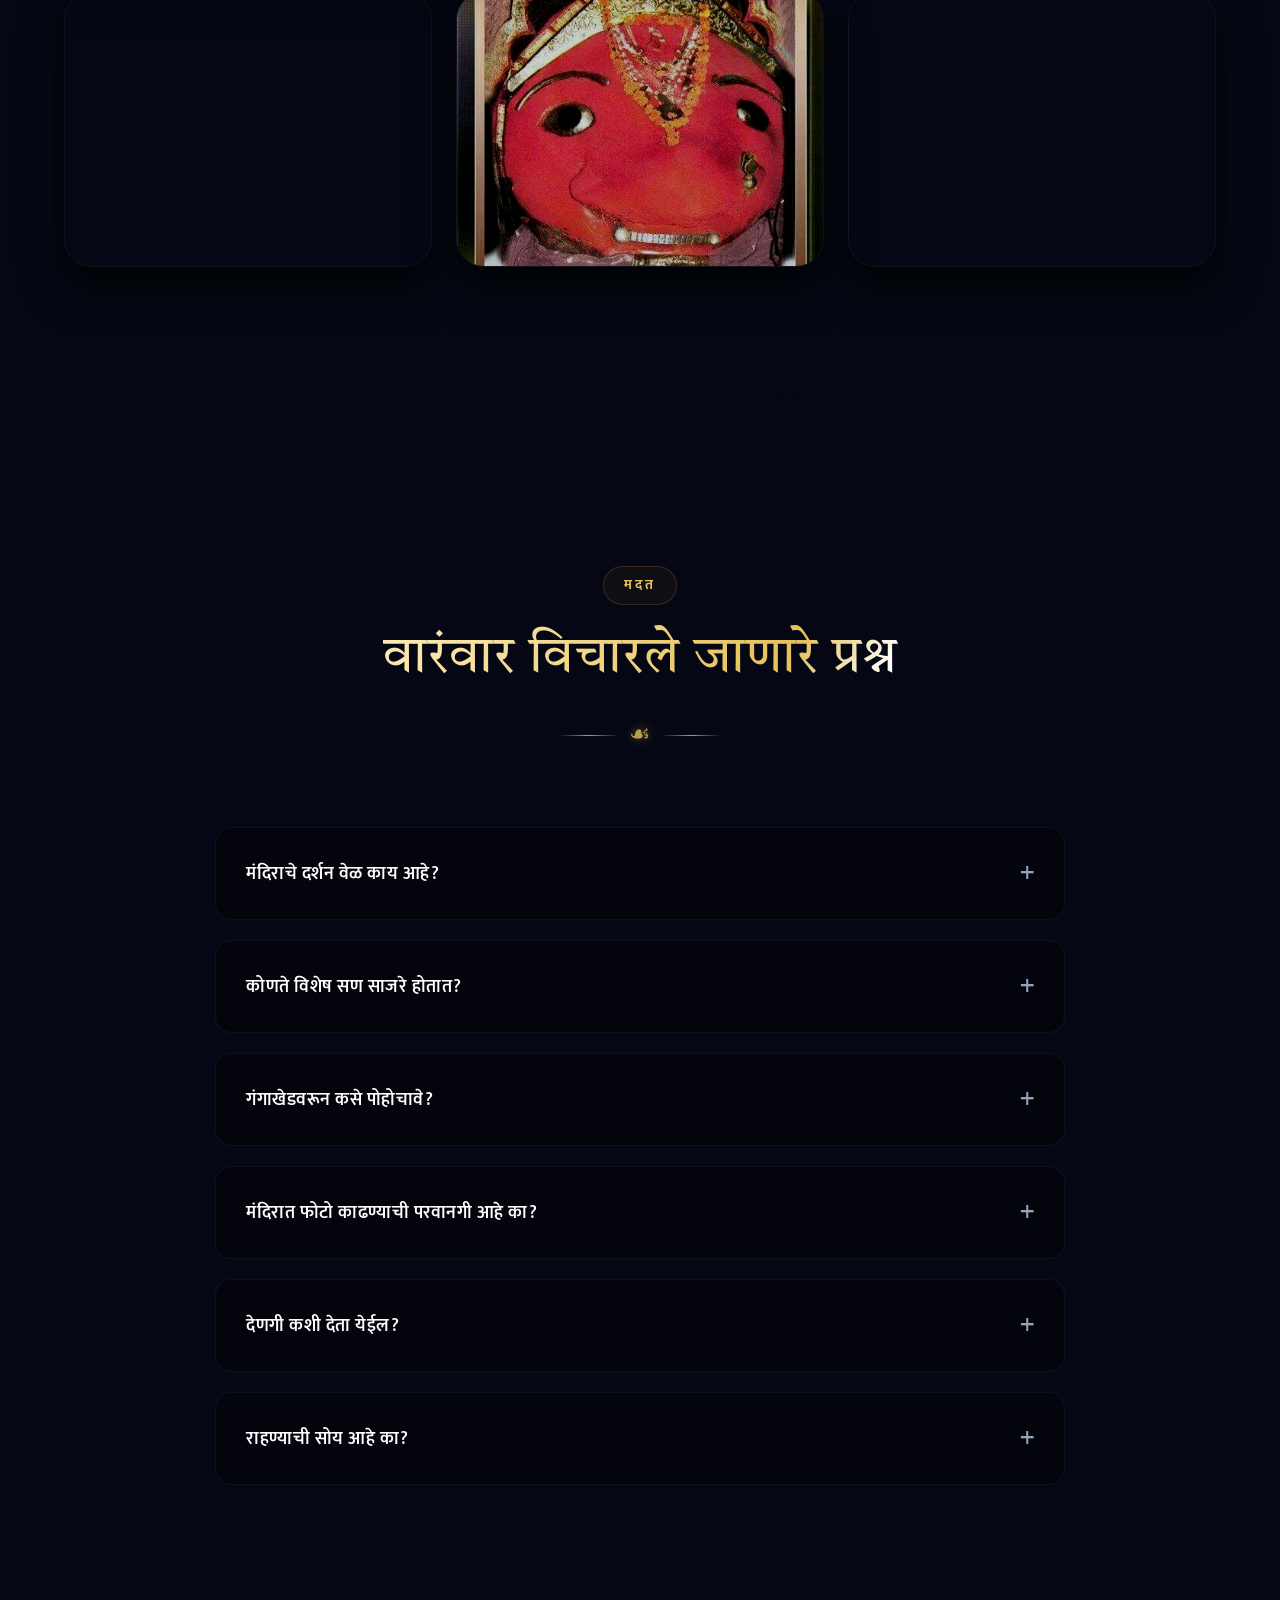
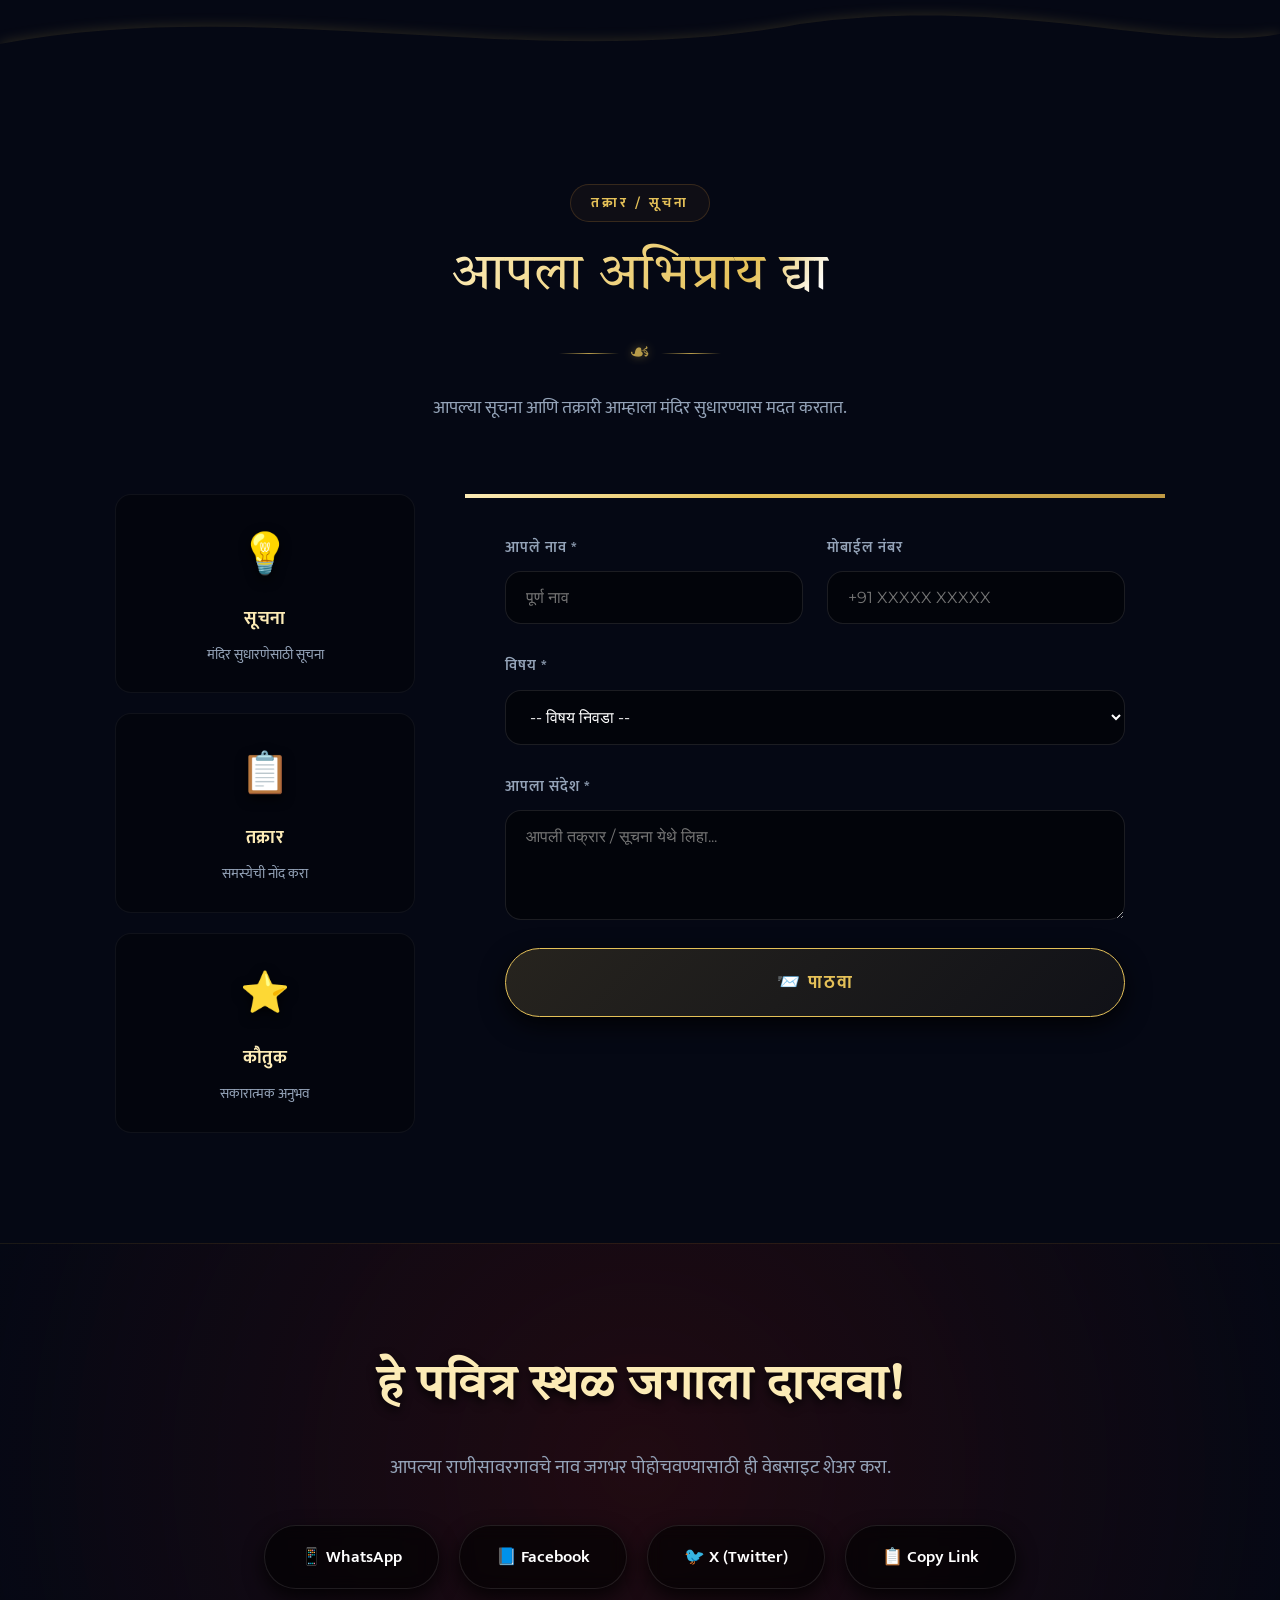
==== commit 36ca289d: "UI Tweak: Replace QR placeholder with actual high-quality QR code for donations" ====
--- a/index.html
+++ b/index.html
@@ -12,8 +12,8 @@
     <link rel="preconnect" href="https://fonts.googleapis.com">
     <link rel="preconnect" href="https://fonts.gstatic.com" crossorigin>
     <link href="https://fonts.googleapis.com/css2?family=Montserrat:wght@300;400;500;600;700&family=Playfair+Display:ital,wght@0,400;0,600;0,700;0,800;1,400&family=Tiro+Devanagari+Hindi:ital@0;1&family=Mukta:wght@300;400;500;600;700;800&display=swap" rel="stylesheet">
-    <link rel="stylesheet" href="styles.css?v=8.2">
-    <script src="translations.js?v=8.2"></script>
+    <link rel="stylesheet" href="styles.css?v=8.4">
+    <script src="translations.js?v=8.4"></script>
 </head>
 <body>
     <!-- SCROLL PROGRESS BAR -->
@@ -855,13 +855,7 @@
                     <h3 class="step-title" data-i18n="step-2-title"><span class="step-num">२</span> पेमेंट करा</h3>
                     
                     <div class="qr-code-box">
-                        <div class="qr-placeholder" id="qr-placeholder">
-                            <span class="qr-icon">📱</span>
-                            <p data-i18n="qr-text">QR कोड इथे येईल</p>
-                            <!-- User will replace this with their actual QR Code Image:
-                            <img src="images/my-qr-code.png" alt="Donate QR Code" class="qr-image">
-                            -->
-                        </div>
+                        <img src="images/donation-qr.png" alt="Donate QR Code" class="qr-image" style="width: 100%; max-width: 250px; border-radius: 12px; margin: 0 auto 15px auto; display: block; box-shadow: 0 4px 15px rgba(0,0,0,0.3); border: 2px solid var(--divine-gold);">
                         <p class="qr-instruction" data-i18n="qr-inst">कोणत्याही UPI ॲपने स्कॅन करा<br>(GPay, PhonePe, Paytm)</p>
                         
                         <!-- NEW: Mobile UPI Redirect Button -->
@@ -967,6 +961,6 @@
     </button>
     <audio id="temple-audio" loop preload="none" src="audio/ritu_tts_audio.mp3"></audio>
 
-    <script src="script.js?v=8.3"></script>
+    <script src="script.js?v=8.4"></script>
 </body>
 </html>
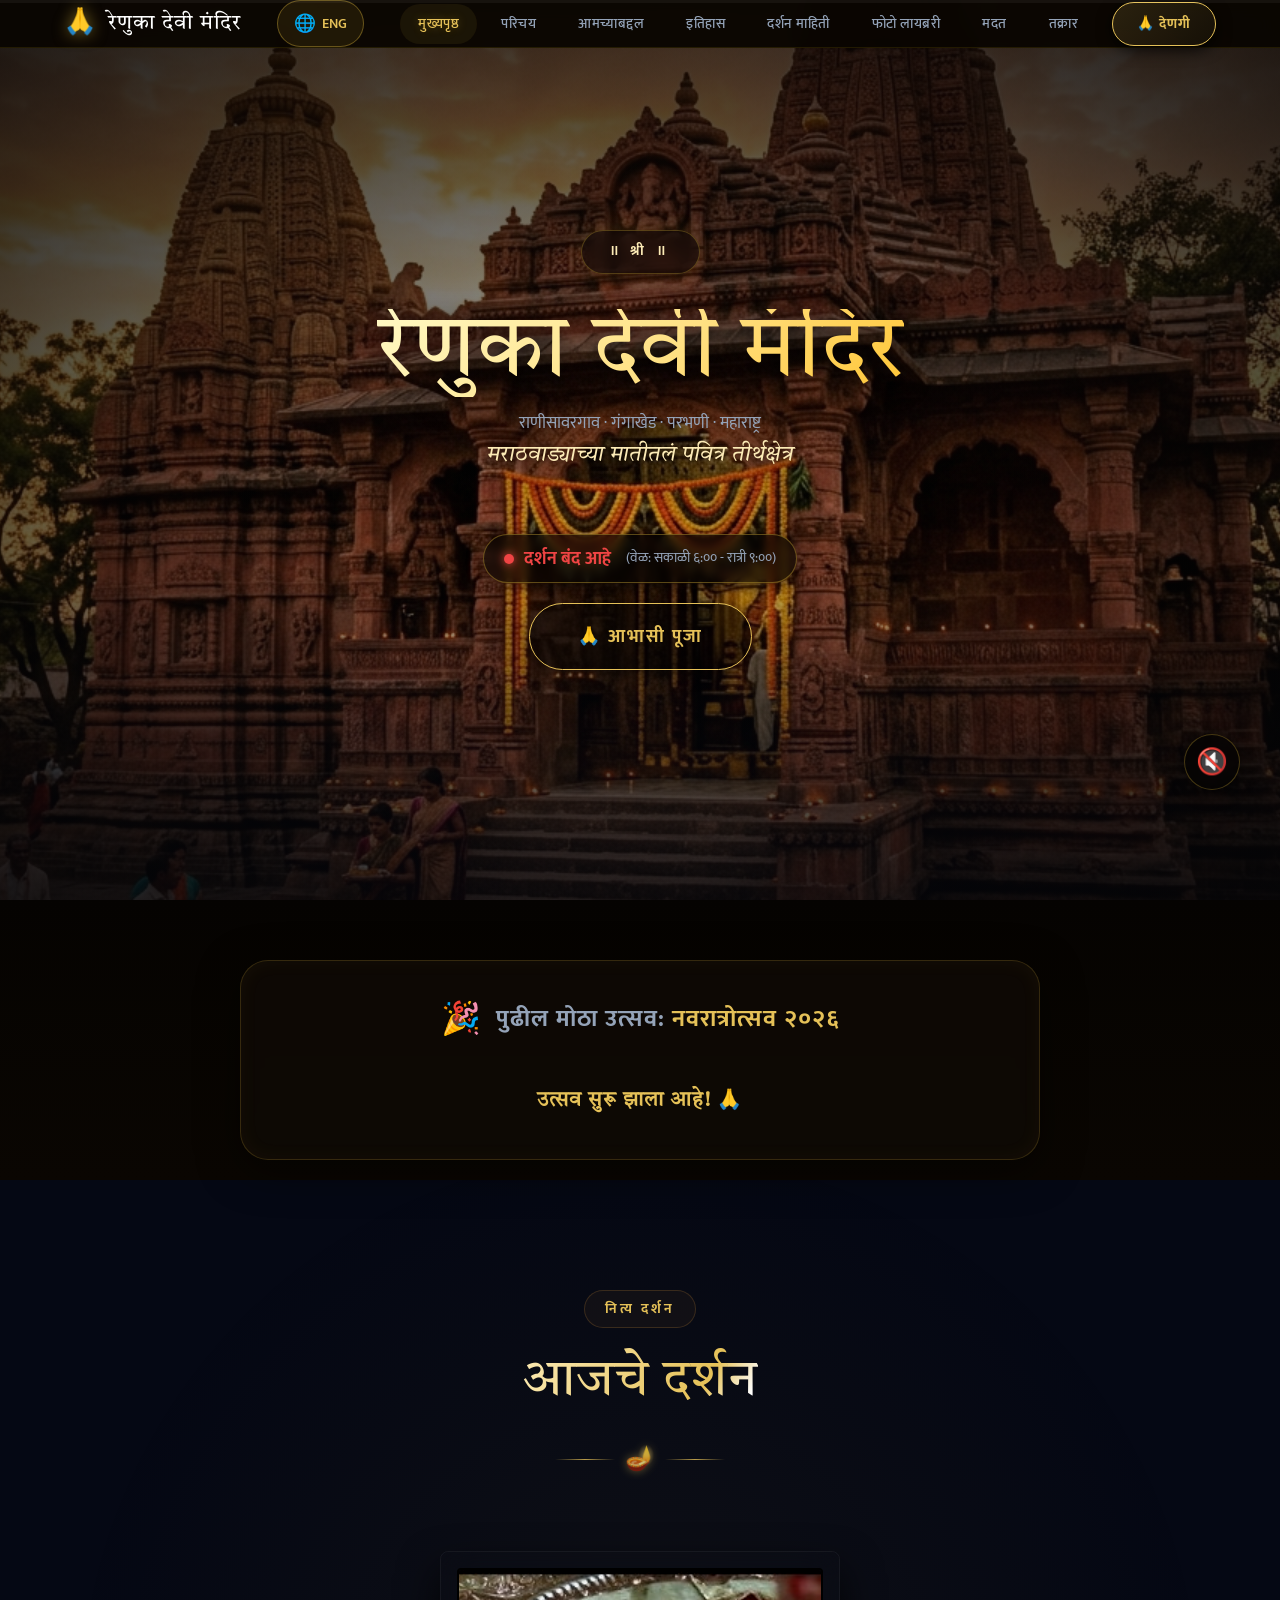
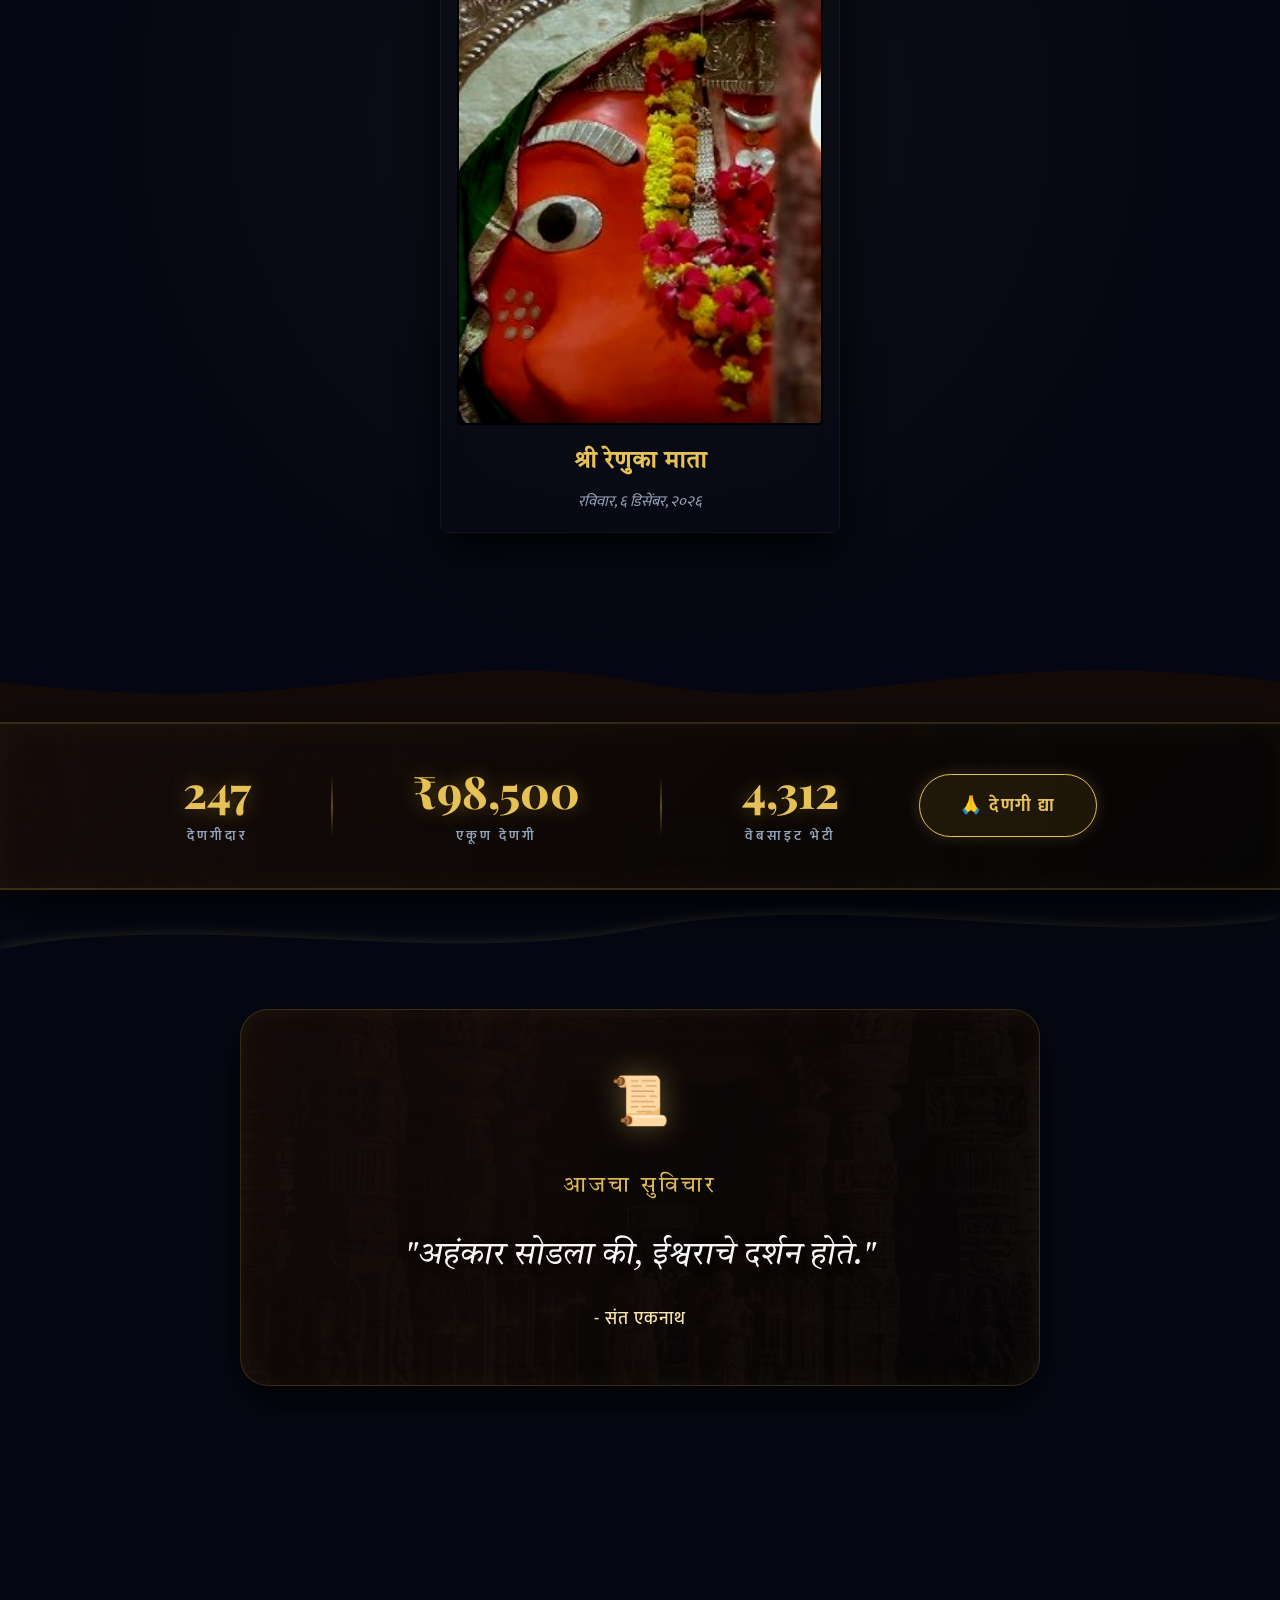
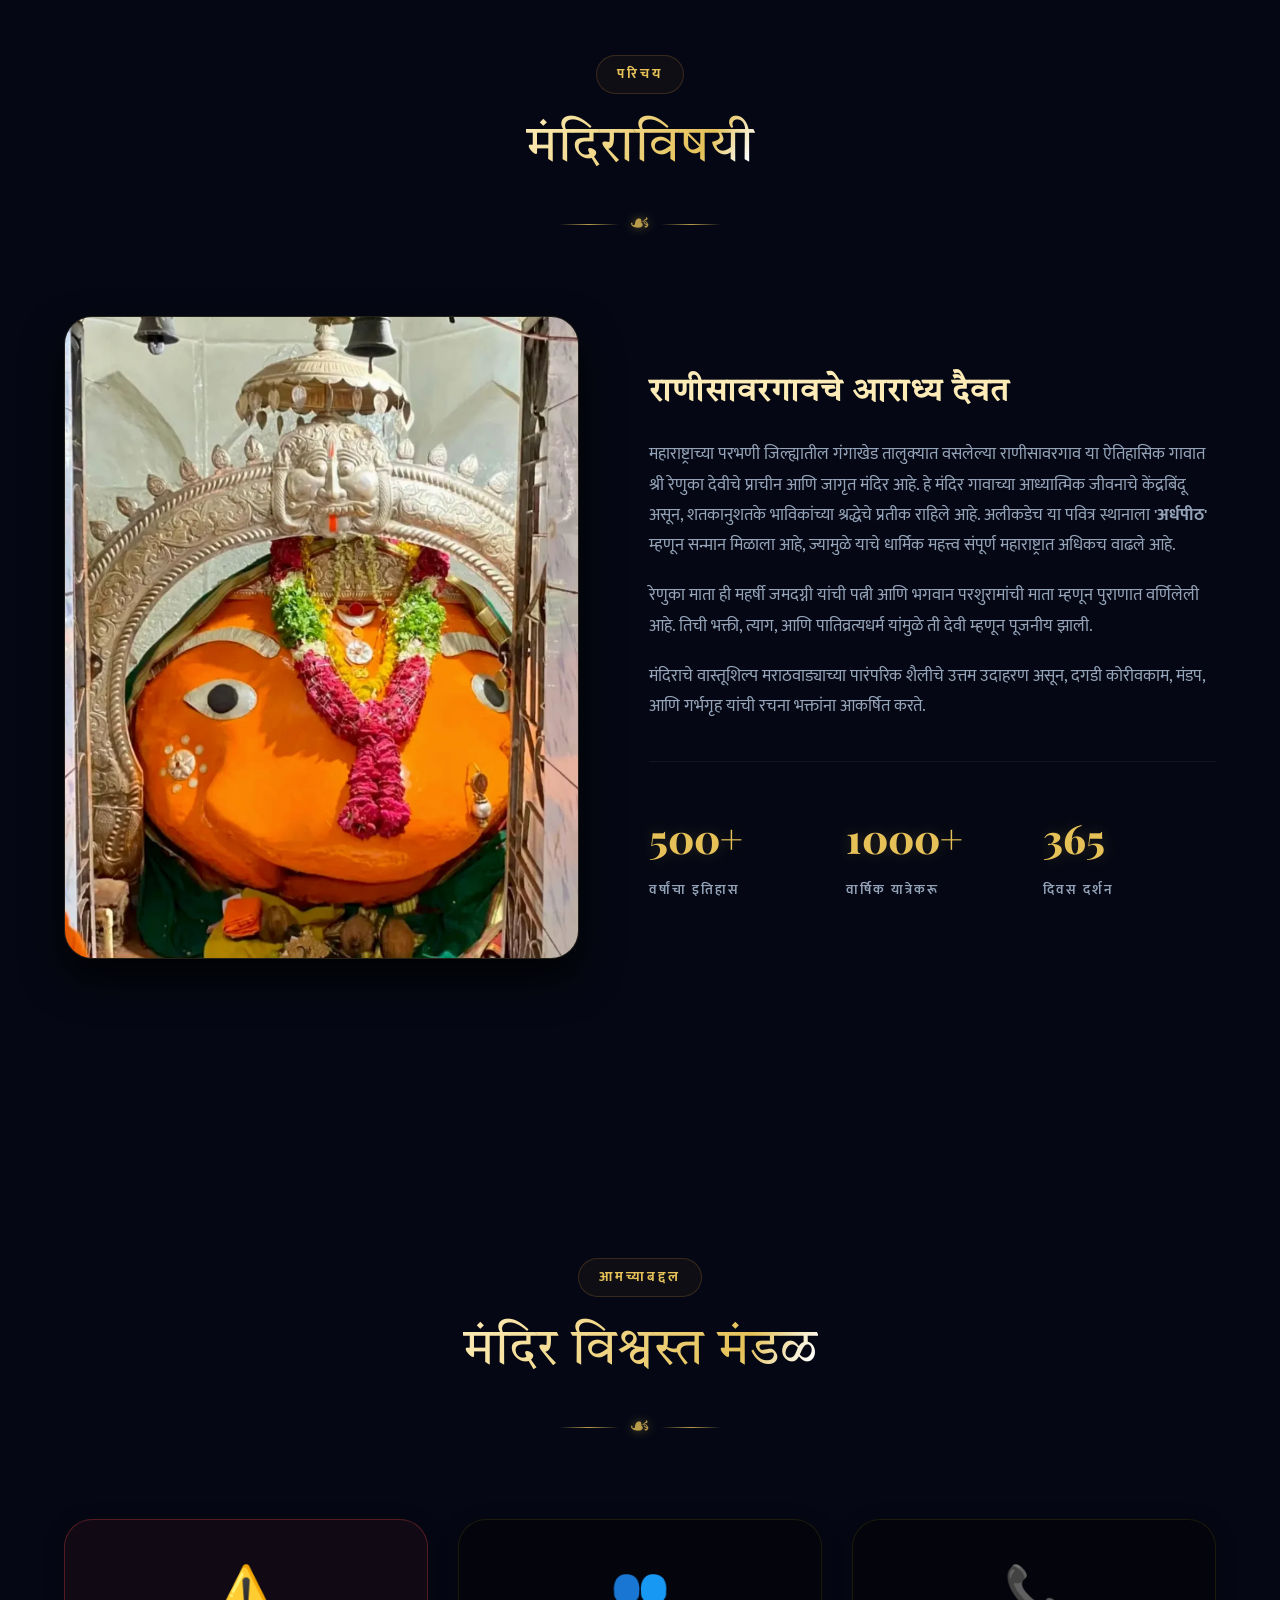
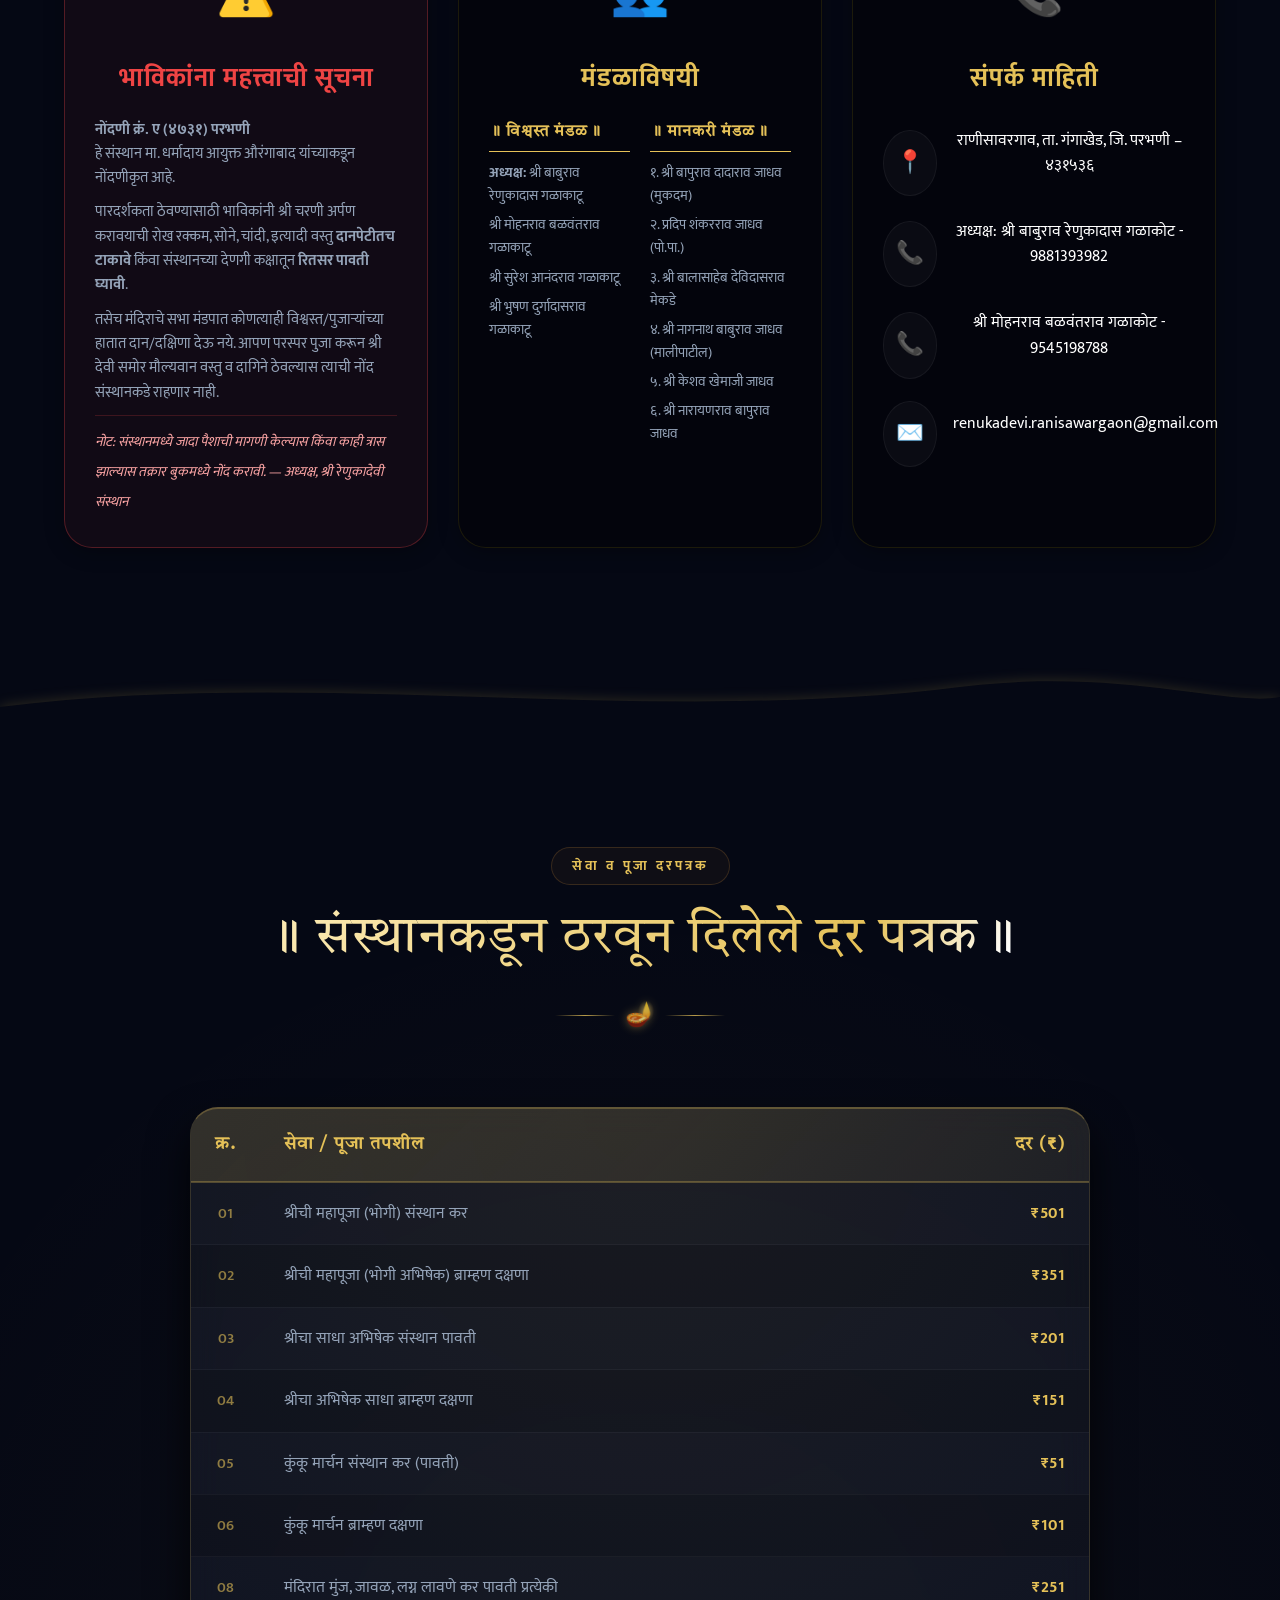
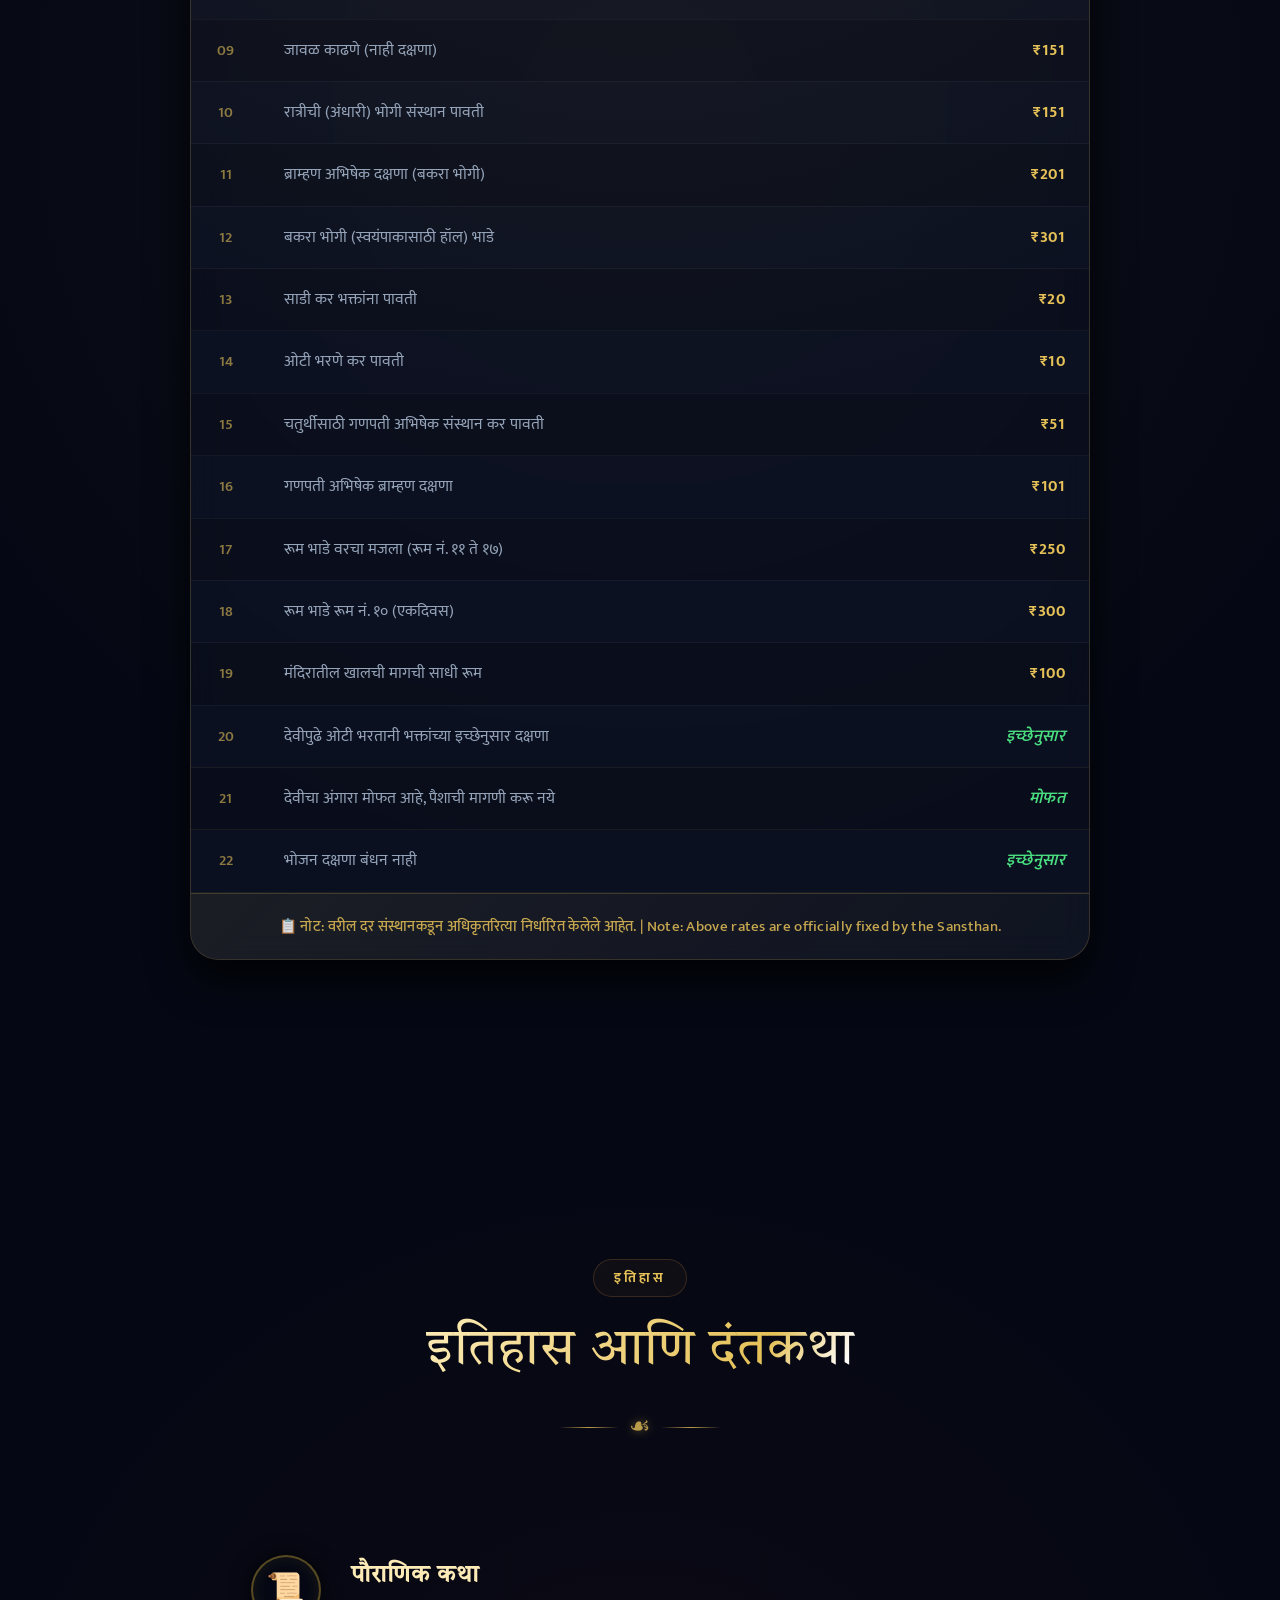
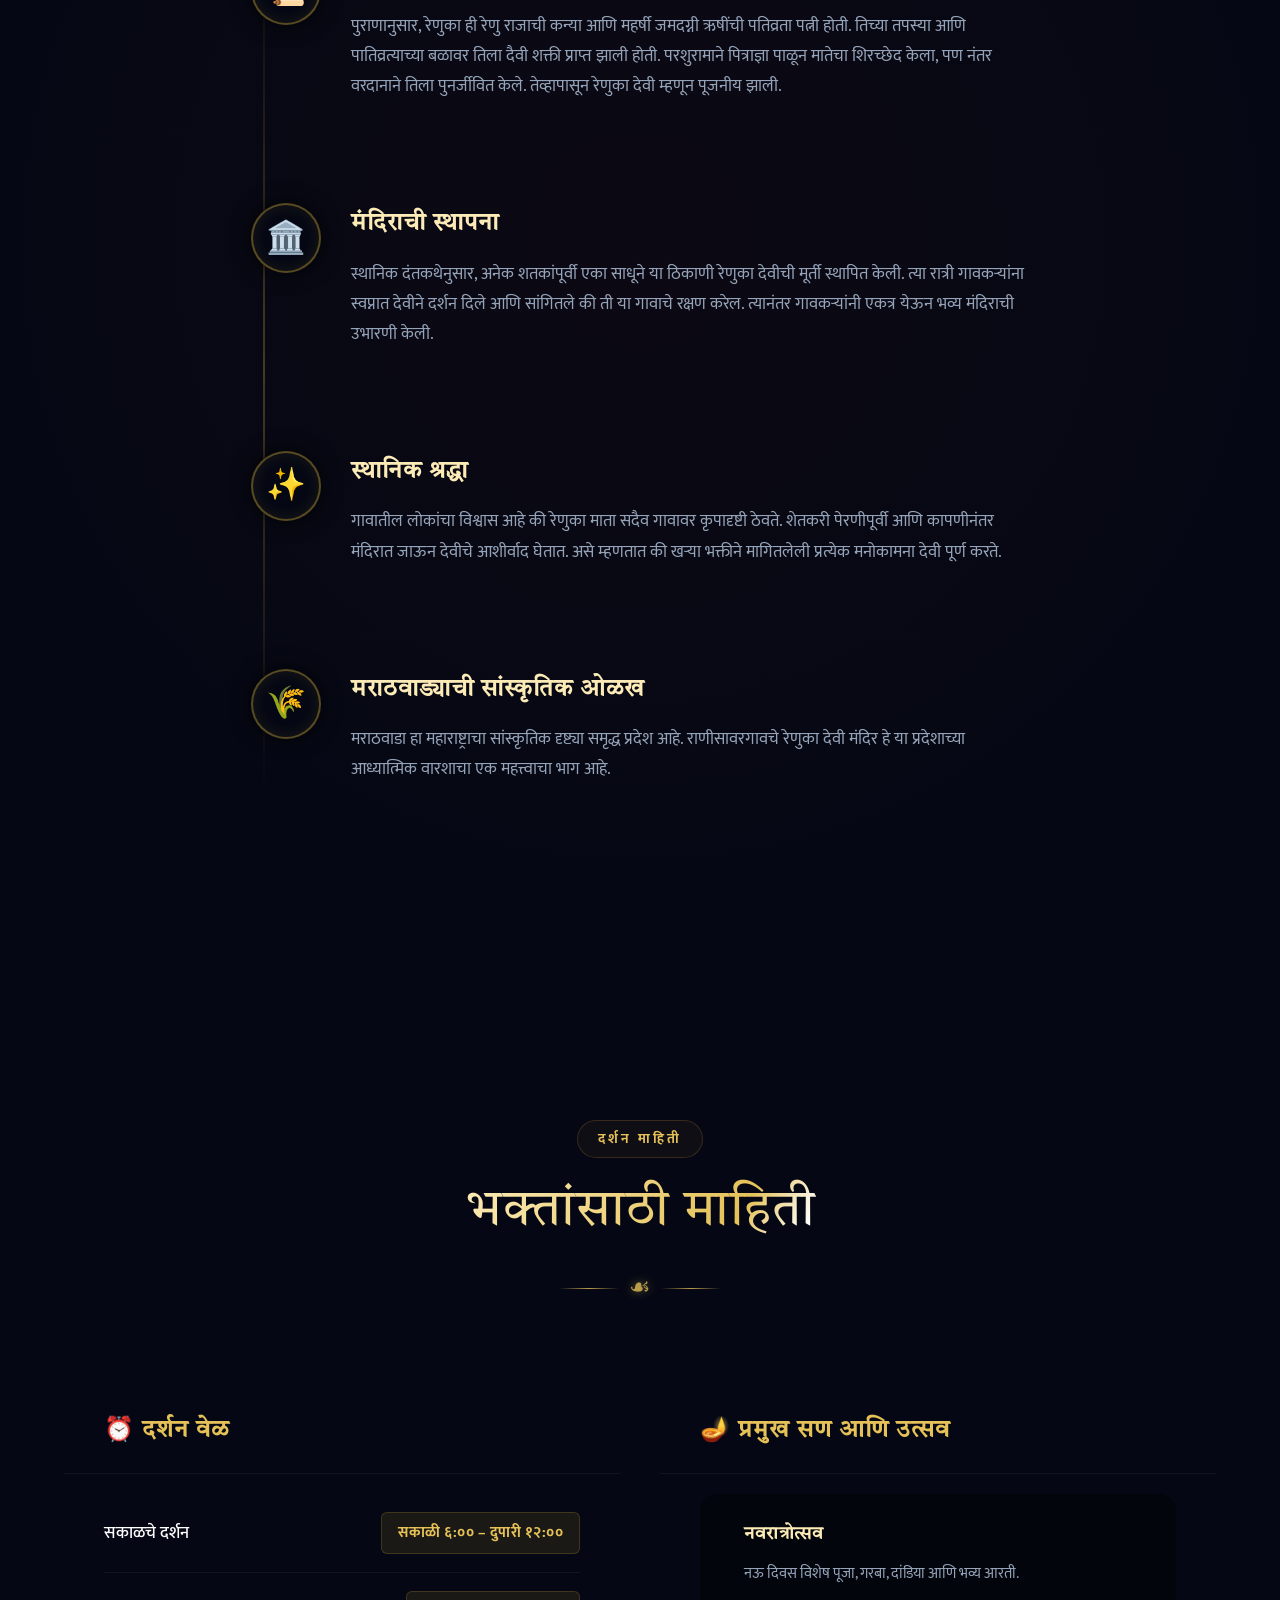
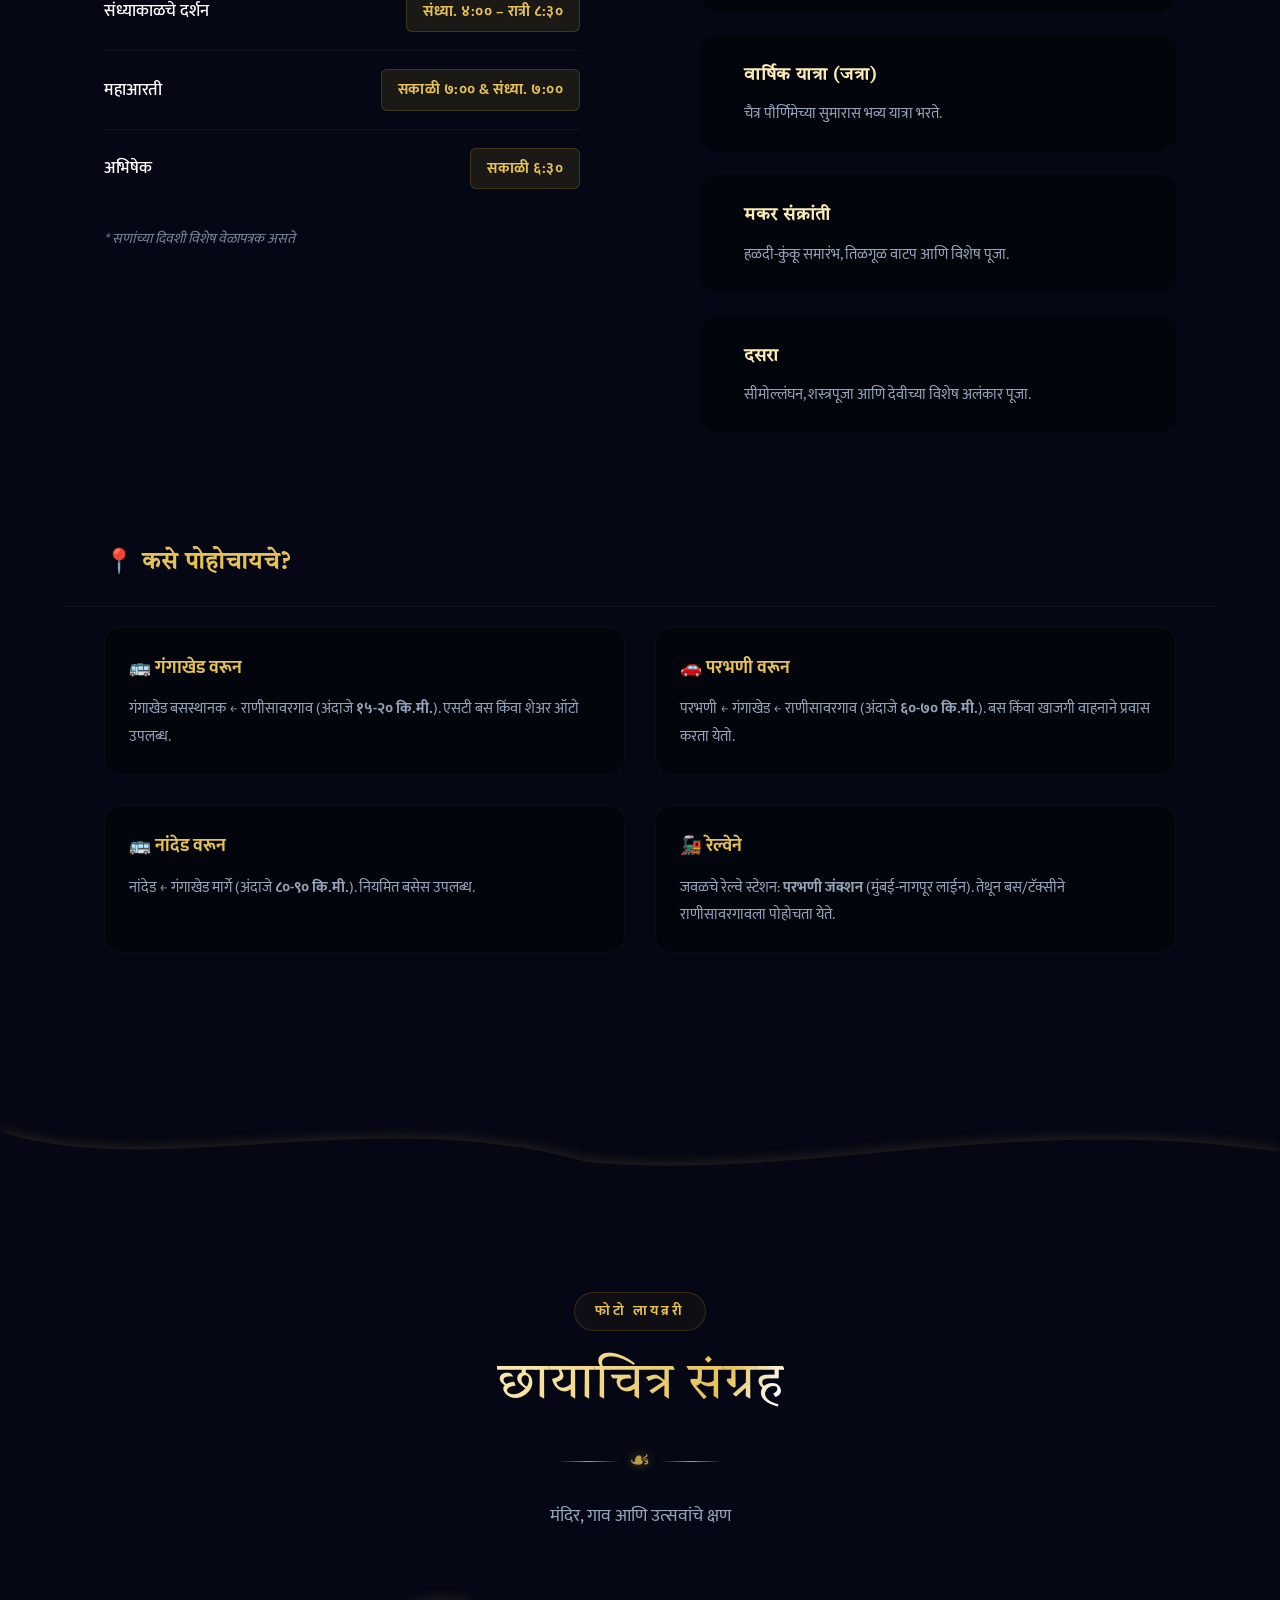
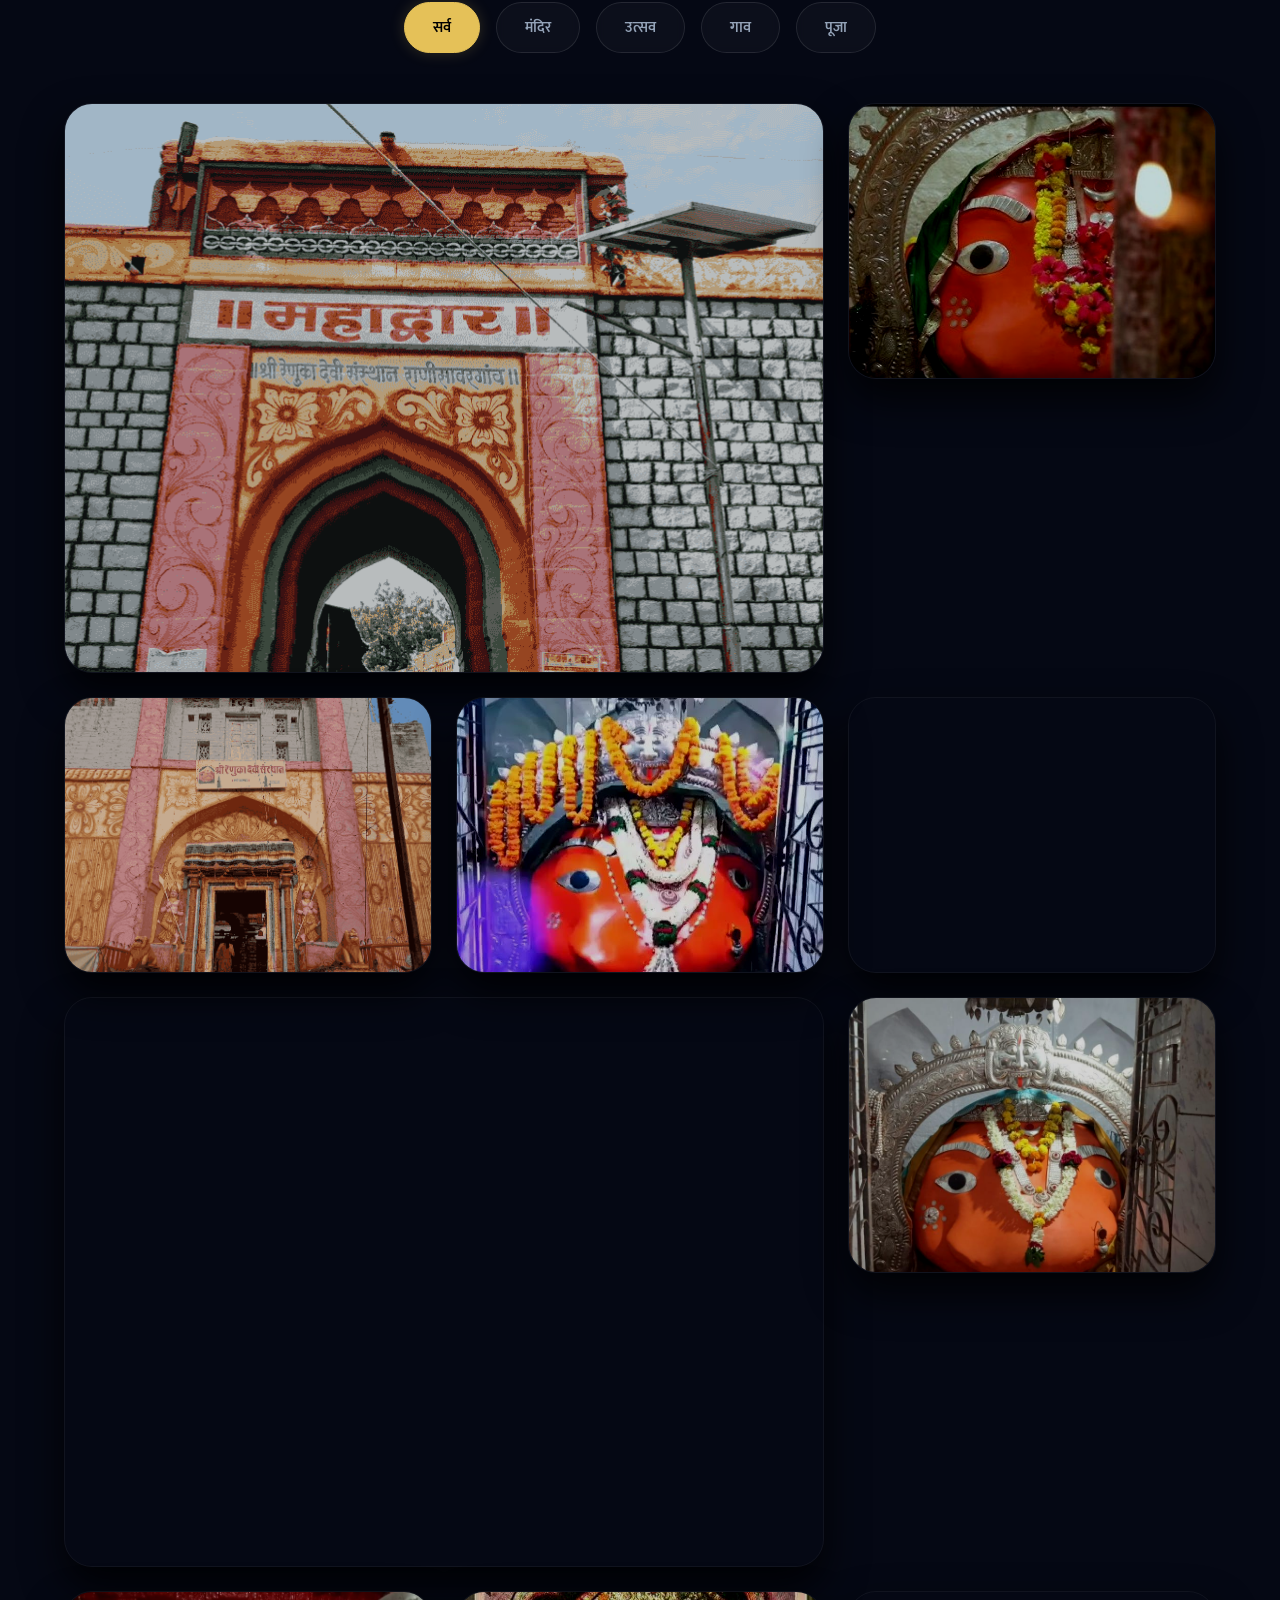
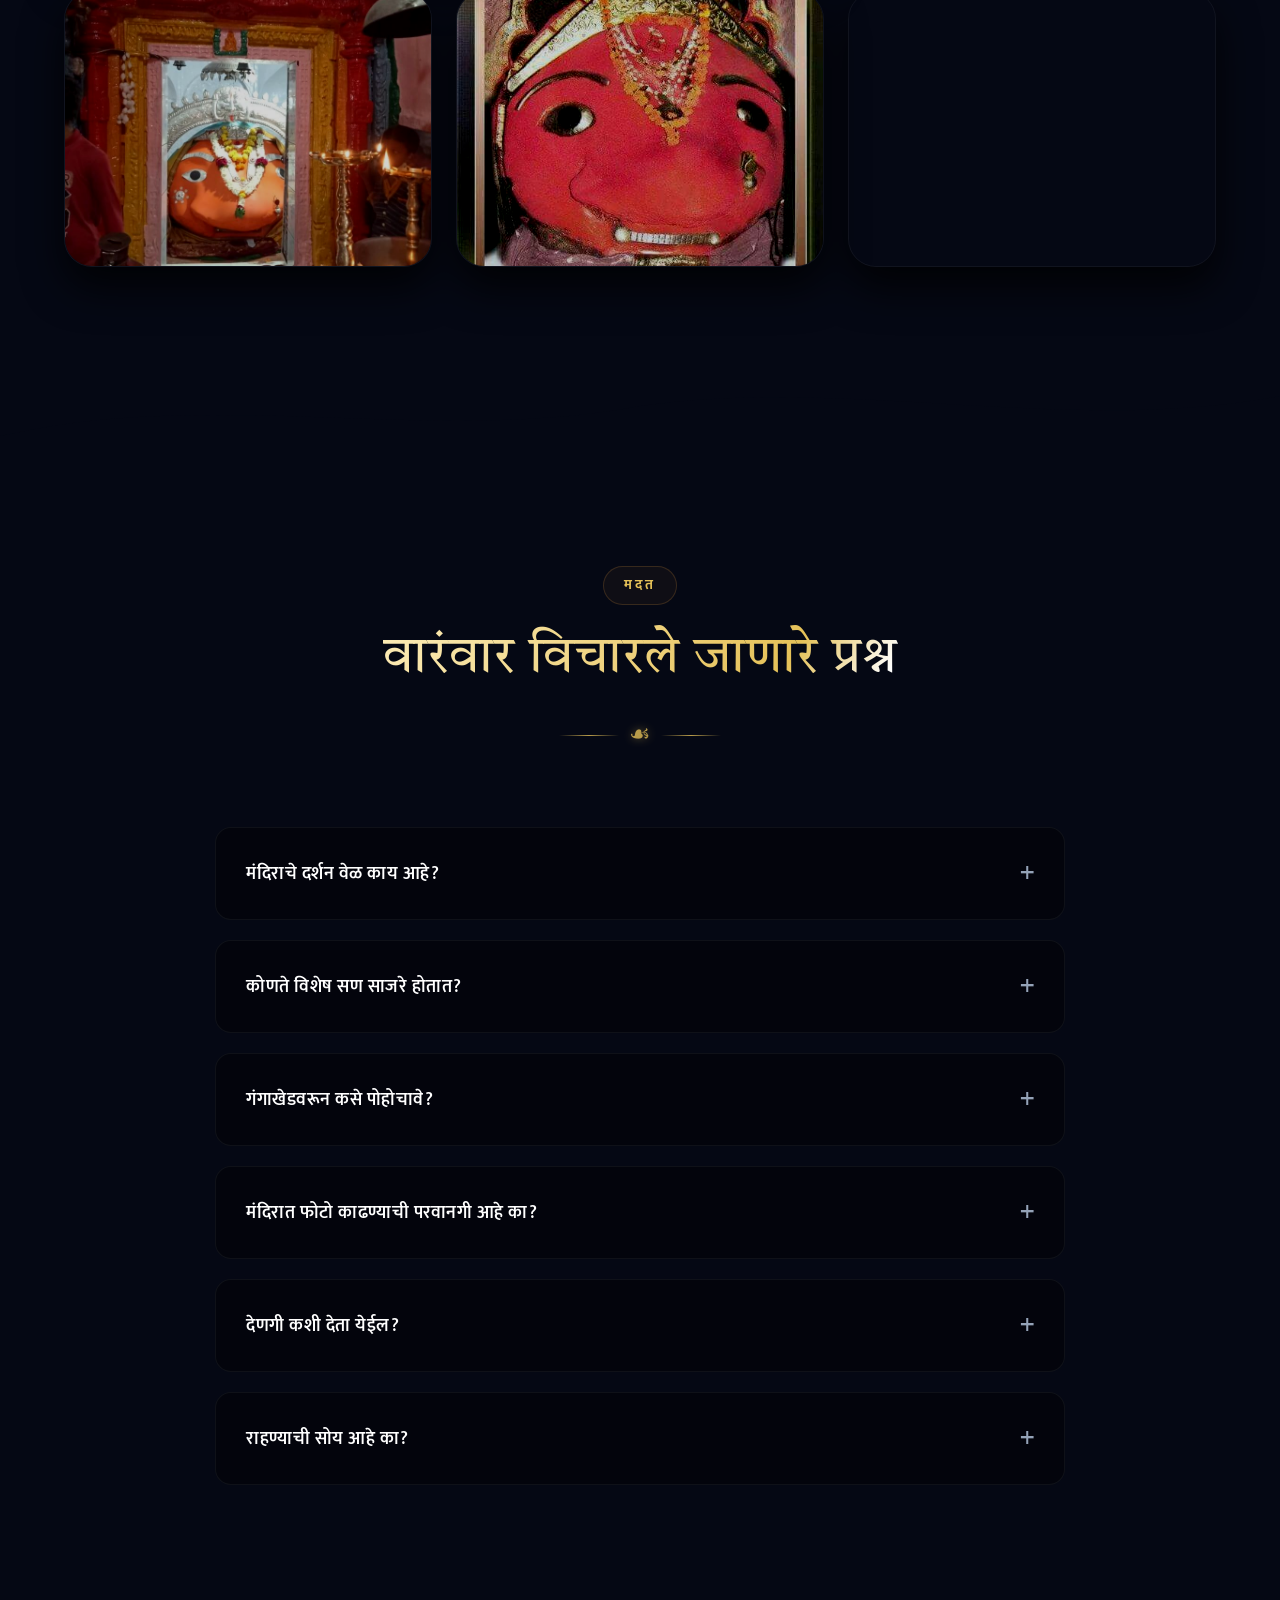
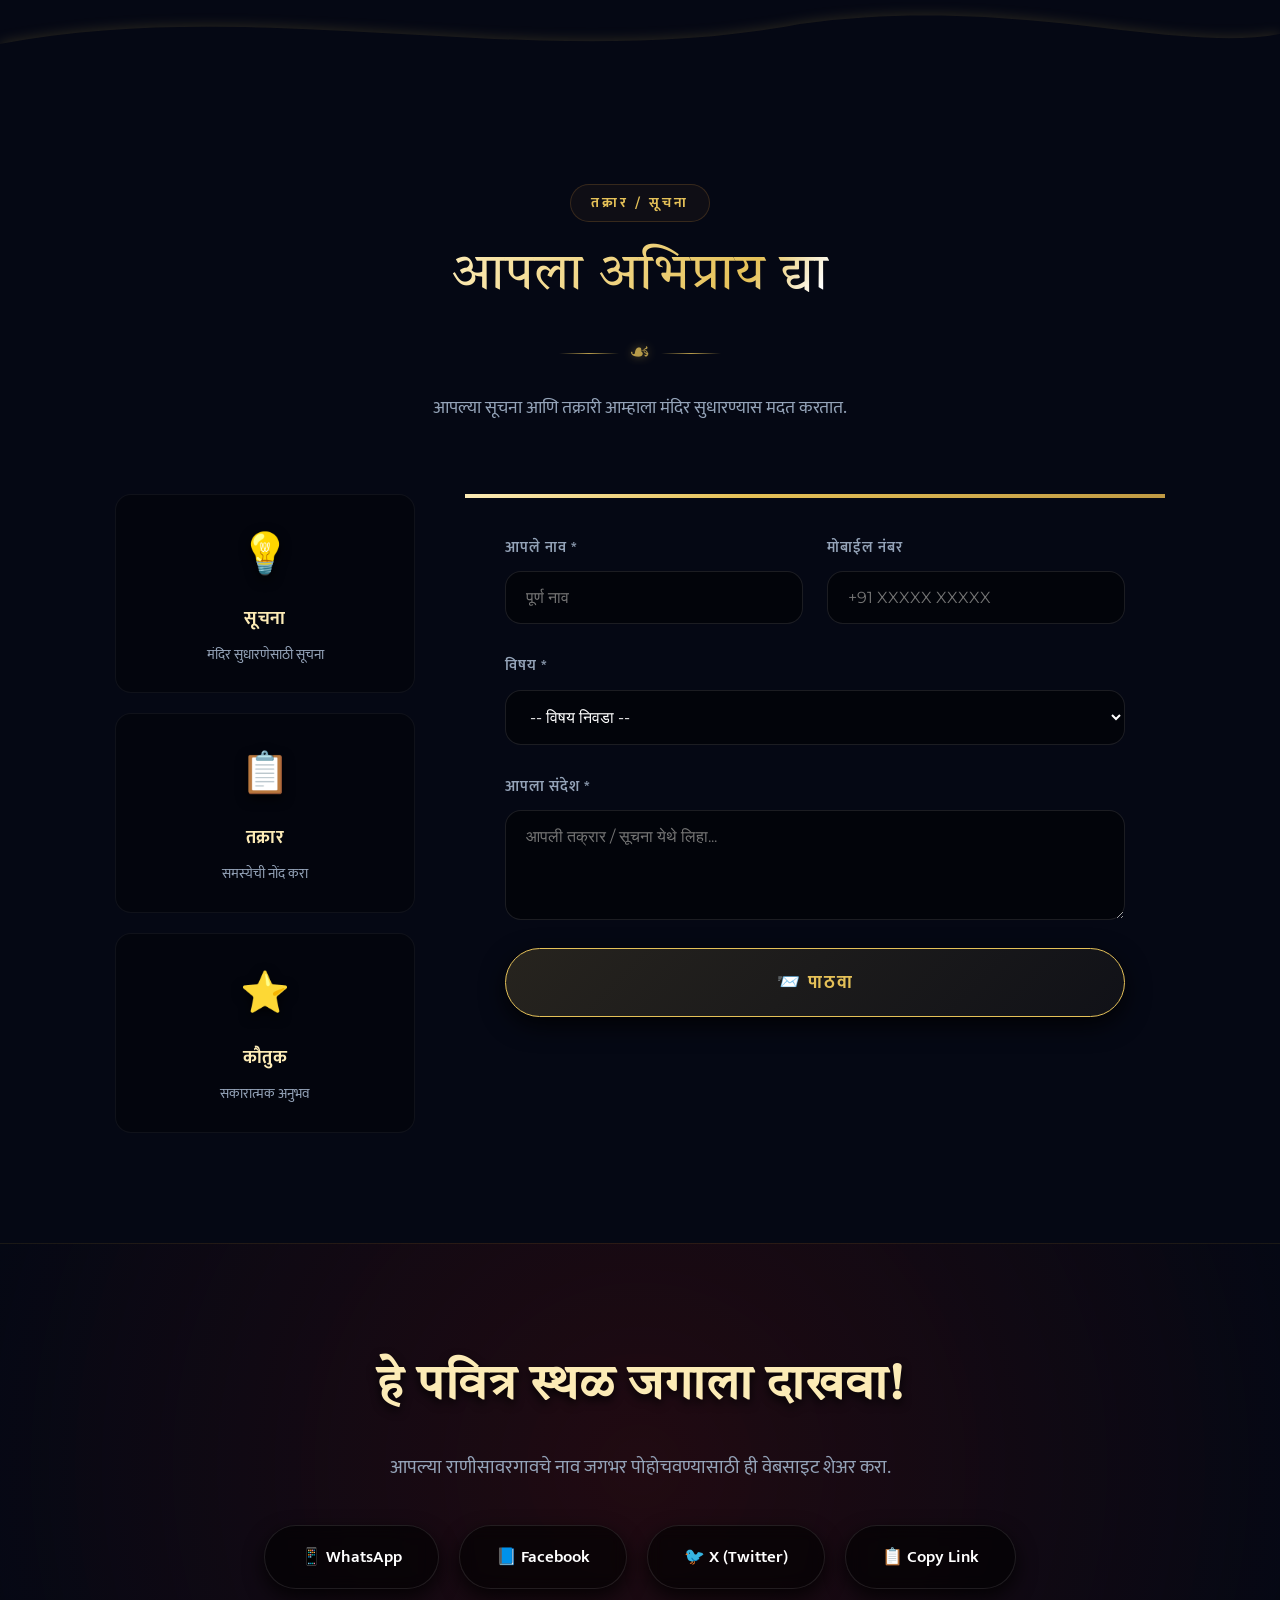
==== commit 47963e73: "UI Tweak: Delete Virtual Hundi welcome popup and consolidate all donation flows to main modal" ====
--- a/index.html
+++ b/index.html
@@ -12,8 +12,8 @@
     <link rel="preconnect" href="https://fonts.googleapis.com">
     <link rel="preconnect" href="https://fonts.gstatic.com" crossorigin>
     <link href="https://fonts.googleapis.com/css2?family=Montserrat:wght@300;400;500;600;700&family=Playfair+Display:ital,wght@0,400;0,600;0,700;0,800;1,400&family=Tiro+Devanagari+Hindi:ital@0;1&family=Mukta:wght@300;400;500;600;700;800&display=swap" rel="stylesheet">
-    <link rel="stylesheet" href="styles.css?v=8.4">
-    <script src="translations.js?v=8.4"></script>
+    <link rel="stylesheet" href="styles.css?v=8.6">
+    <script src="translations.js?v=8.6"></script>
 </head>
 <body>
     <!-- SCROLL PROGRESS BAR -->
@@ -87,7 +87,7 @@
                 <li><a href="#gallery" class="nav-link" data-i18n="nav-gallery">फोटो लायब्ररी</a></li>
                 <li><a href="#help" class="nav-link" data-i18n="nav-help">मदत</a></li>
                 <li><a href="#complaint" class="nav-link" data-i18n="nav-complaint">तक्रार</a></li>
-                <li><button class="nav-donate-btn" id="nav-donate-btn" onclick="document.getElementById('welcome-popup').classList.add('active')" data-i18n="nav-donate">🙏 देणगी</button></li>
+                <li><button class="nav-donate-btn" id="nav-donate-btn" onclick="openDonationModal()" data-i18n="nav-donate">🙏 देणगी</button></li>
             </ul>
         </div>
     </nav>
@@ -772,58 +772,7 @@
         </a>
     </nav>
 
-    <!-- WELCOME POPUP (Small Quick Donate QR) -->
-    <div class="modal-overlay" id="welcome-popup" onclick="if(event.target === this) { document.getElementById('welcome-popup').classList.remove('active'); resetHundi(); }">
-        <div class="modal-box small-popup">
-            <button class="modal-close-btn" onclick="document.getElementById('welcome-popup').classList.remove('active'); resetHundi();">✕</button>
-            
-            <!-- STEP 1: HUNDI INTERACTION -->
-            <div id="hundi-interaction-step">
-                <div class="modal-head" style="margin-bottom: 20px;">
-                    <span class="modal-diya" style="font-size: 2rem;">🪔</span>
-                    <h3 class="text-gold-gradient" data-i18n="modal-h2" style="font-size: 1.6rem; margin-bottom: 5px;">देणगी अर्पण करा</h3>
-                    <p data-i18n="modal-p" style="font-size: 0.9rem;">तुमची देणगी मंदिराच्या विकासासाठी मोलाची आहे</p>
-                </div>
-                
-                <div class="virtual-hundi-container">
-                    <div class="coin-animation-area">
-                        <!-- Coin element that will drop -->
-                        <div id="hundi-coin" class="hundi-coin">🪙</div>
-                    </div>
-                    <div class="hundi-pot" id="hundi-pot">🏺</div>
-                </div>
-                
-                <button class="offer-dakshina-btn" id="offer-dakshina-btn" onclick="offerDakshina()">
-                    <span class="btn-icon">🪙</span> दक्षिणा अर्पण करा (Offer Dakshina)
-                </button>
-            </div>
-
-            <!-- STEP 2: QR & DETAILS (Hidden by default) -->
-            <div id="hundi-details-step" style="display: none; animation: fadeIn 0.8s ease forwards;">
-                <div class="modal-head" style="margin-bottom: 20px;">
-                    <h3 class="text-gold-gradient" style="font-size: 1.4rem; margin-bottom: 5px;">धन्यवाद! (Thank You!)</h3>
-                    <p style="font-size: 0.85rem; color: var(--dust);">कृपया खालील माध्यमातून देणगी पाठवा</p>
-                </div>
-                <div class="qr-code-box" style="margin-bottom: 15px; padding: 15px;">
-                    <div class="qr-placeholder" style="width: 130px; height: 130px; margin: 0 auto 10px;">
-                        <span class="qr-icon">📱</span>
-                        <p data-i18n="qr-text" style="font-size: 0.75rem;">QR कोड इथे येईल</p>
-                    </div>
-                    <strong style="color: var(--divine-gold); display: block; margin-top: 10px; font-size: 0.95rem;">
-                        <span data-i18n="pay-upi">UPI ID</span>: shrirenukadevi@axl
-                    </strong>
-                </div>
-                <div class="pay-method bank-details" style="text-align: left; background: rgba(0,0,0,0.3); padding: 12px; border-radius: 8px;">
-                    <strong data-i18n="pay-bank" style="color: var(--divine-gold); font-size: 0.95rem;">बँक खाते तपशील</strong>
-                    <p data-i18n="pay-bank-b" style="font-size: 0.85rem; margin: 2px 0;">Bank: Maharashtra Gramin Bank (महाराष्ट्र ग्रामीण बँक)</p>
-                    <p data-i18n="pay-bank-a" style="font-size: 0.85rem; margin: 2px 0;">A/c: 54236004744</p>
-                    <p data-i18n="pay-bank-i" style="font-size: 0.85rem; margin: 2px 0;">IFSC: MAHG0004236</p>
-                    <p style="font-size: 0.85rem; margin: 2px 0;">Name: Renukadevi Sansthan</p>
-                </div>
-                <button class="nav-donate-btn" onclick="document.getElementById('welcome-popup').classList.remove('active'); resetHundi();" style="width: 100%; margin-top: 15px; padding: 10px; font-size: 1rem;">दर्शन पूर्ण झाले</button>
-            </div>
-        </div>
-    </div>
+<!-- Removed welcome-popup -->
     <!-- DONATION MODAL (PREMIUM PAYMENT PORTAL) -->
     <div class="modal-overlay" id="donation-modal" onclick="closeDonationModal(event)">
         <div class="modal-box premium-payment-portal">
@@ -854,14 +803,14 @@
                 <div class="payment-section">
                     <h3 class="step-title" data-i18n="step-2-title"><span class="step-num">२</span> पेमेंट करा</h3>
                     
-                    <div class="qr-code-box">
-                        <img src="images/donation-qr.png" alt="Donate QR Code" class="qr-image" style="width: 100%; max-width: 250px; border-radius: 12px; margin: 0 auto 15px auto; display: block; box-shadow: 0 4px 15px rgba(0,0,0,0.3); border: 2px solid var(--divine-gold);">
-                        <p class="qr-instruction" data-i18n="qr-inst">कोणत्याही UPI ॲपने स्कॅन करा<br>(GPay, PhonePe, Paytm)</p>
-                        
-                        <!-- NEW: Mobile UPI Redirect Button -->
-                        <a href="upi://pay?pa=shrirenukadevi@axl&pn=Renukadevi%20Sansthan" id="upi-deep-link" class="upi-pay-btn">
+                    <div class="qr-code-box" style="background: rgba(0,0,0,0.2); padding: 20px; border-radius: 16px; border: 1px solid rgba(212, 175, 55, 0.3);">
+                        <!-- NEW: Mobile UPI Redirect Button at the top -->
+                        <a href="upi://pay?pa=shrirenukadevi@axl&pn=Renukadevi%20Sansthan" id="upi-deep-link" class="upi-pay-btn" style="margin-bottom: 20px; display: flex; justify-content: center; width: 100%;">
                             <span class="upi-btn-icon">⚡</span> <span data-i18n="upi-pay-btn">थेट UPI ॲपवर पेमेंट करा</span>
                         </a>
+
+                        <img src="images/donation-qr.png" alt="Donate QR Code" class="qr-image" style="width: 180px; height: 180px; border-radius: 12px; margin: 0 auto 15px auto; display: block; border: 4px solid var(--divine-gold); padding: 8px; background: white;">
+                        <p class="qr-instruction" data-i18n="qr-inst">कोणत्याही UPI ॲपने स्कॅन करा<br>(GPay, PhonePe, Paytm)</p>
                     </div>
                     
                     <div class="pay-methods">
@@ -961,6 +910,6 @@
     </button>
     <audio id="temple-audio" loop preload="none" src="audio/ritu_tts_audio.mp3"></audio>
 
-    <script src="script.js?v=8.4"></script>
+    <script src="script.js?v=8.6"></script>
 </body>
 </html>
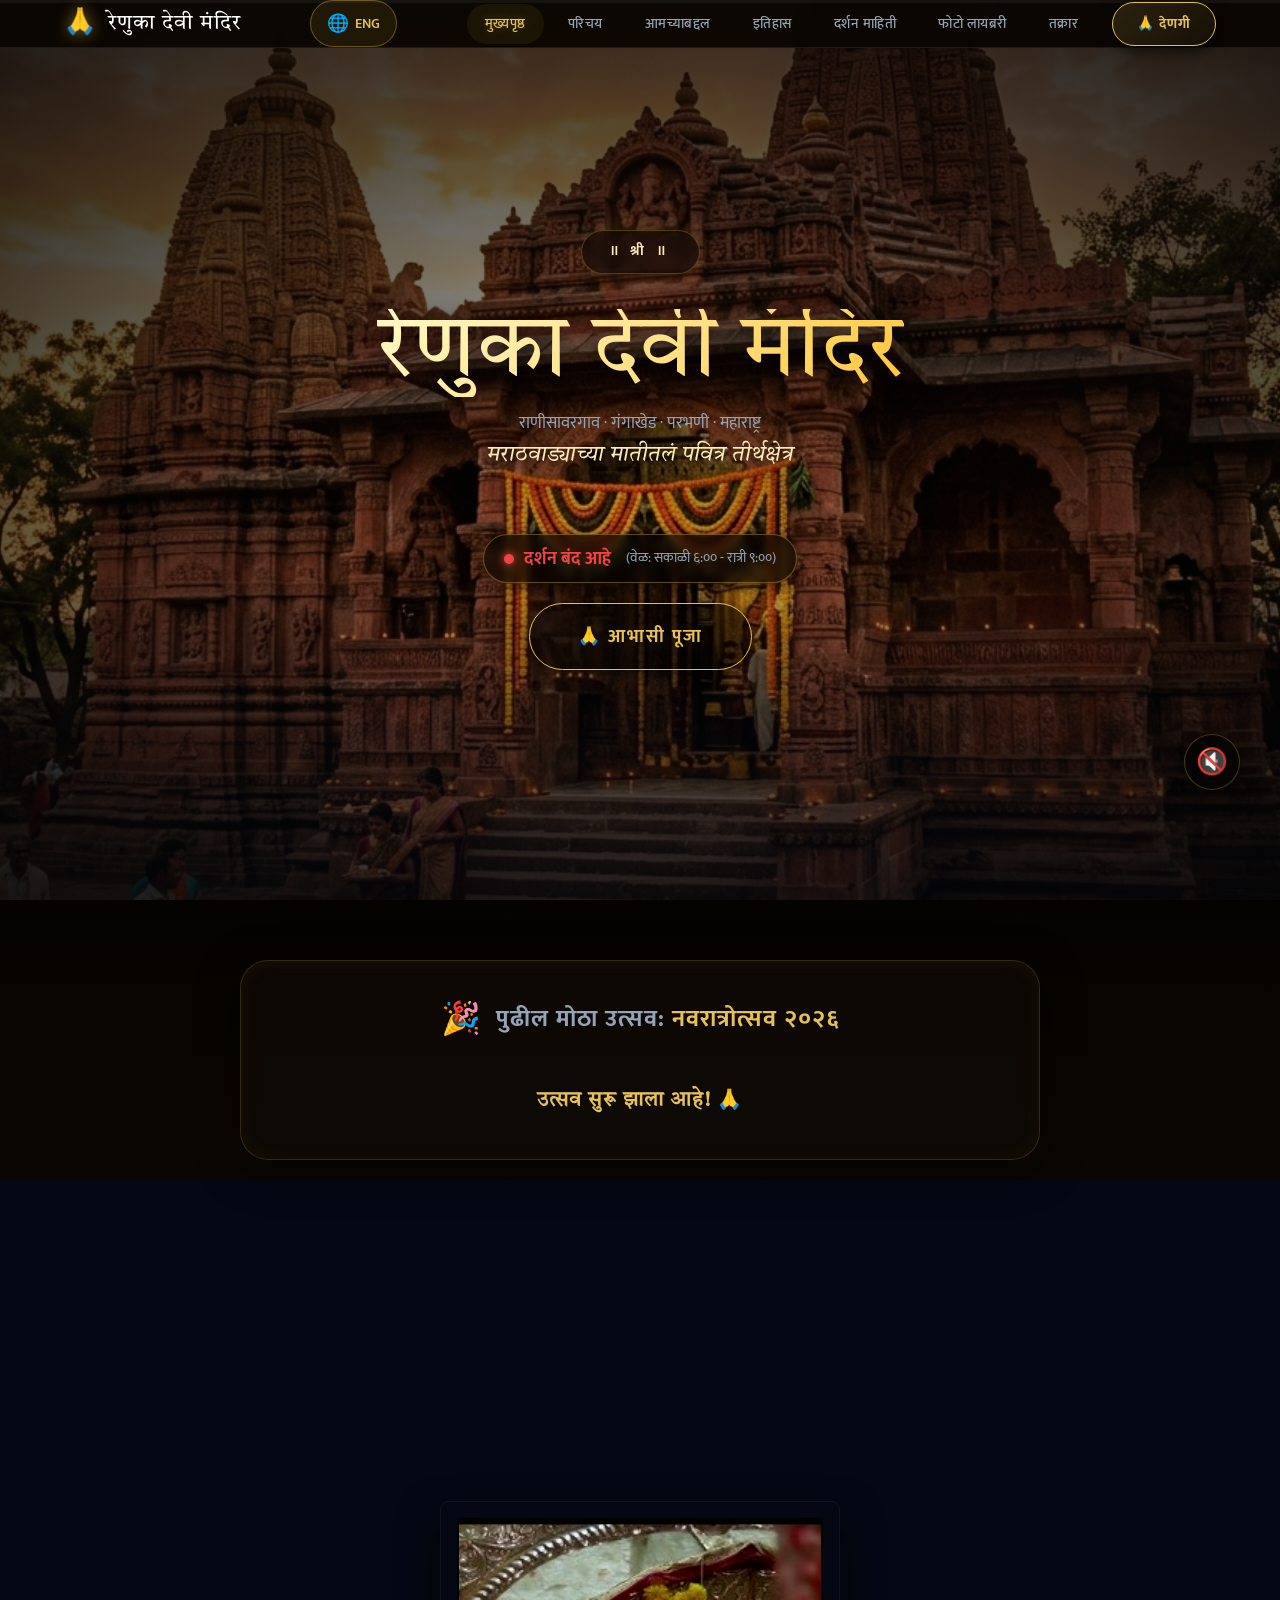
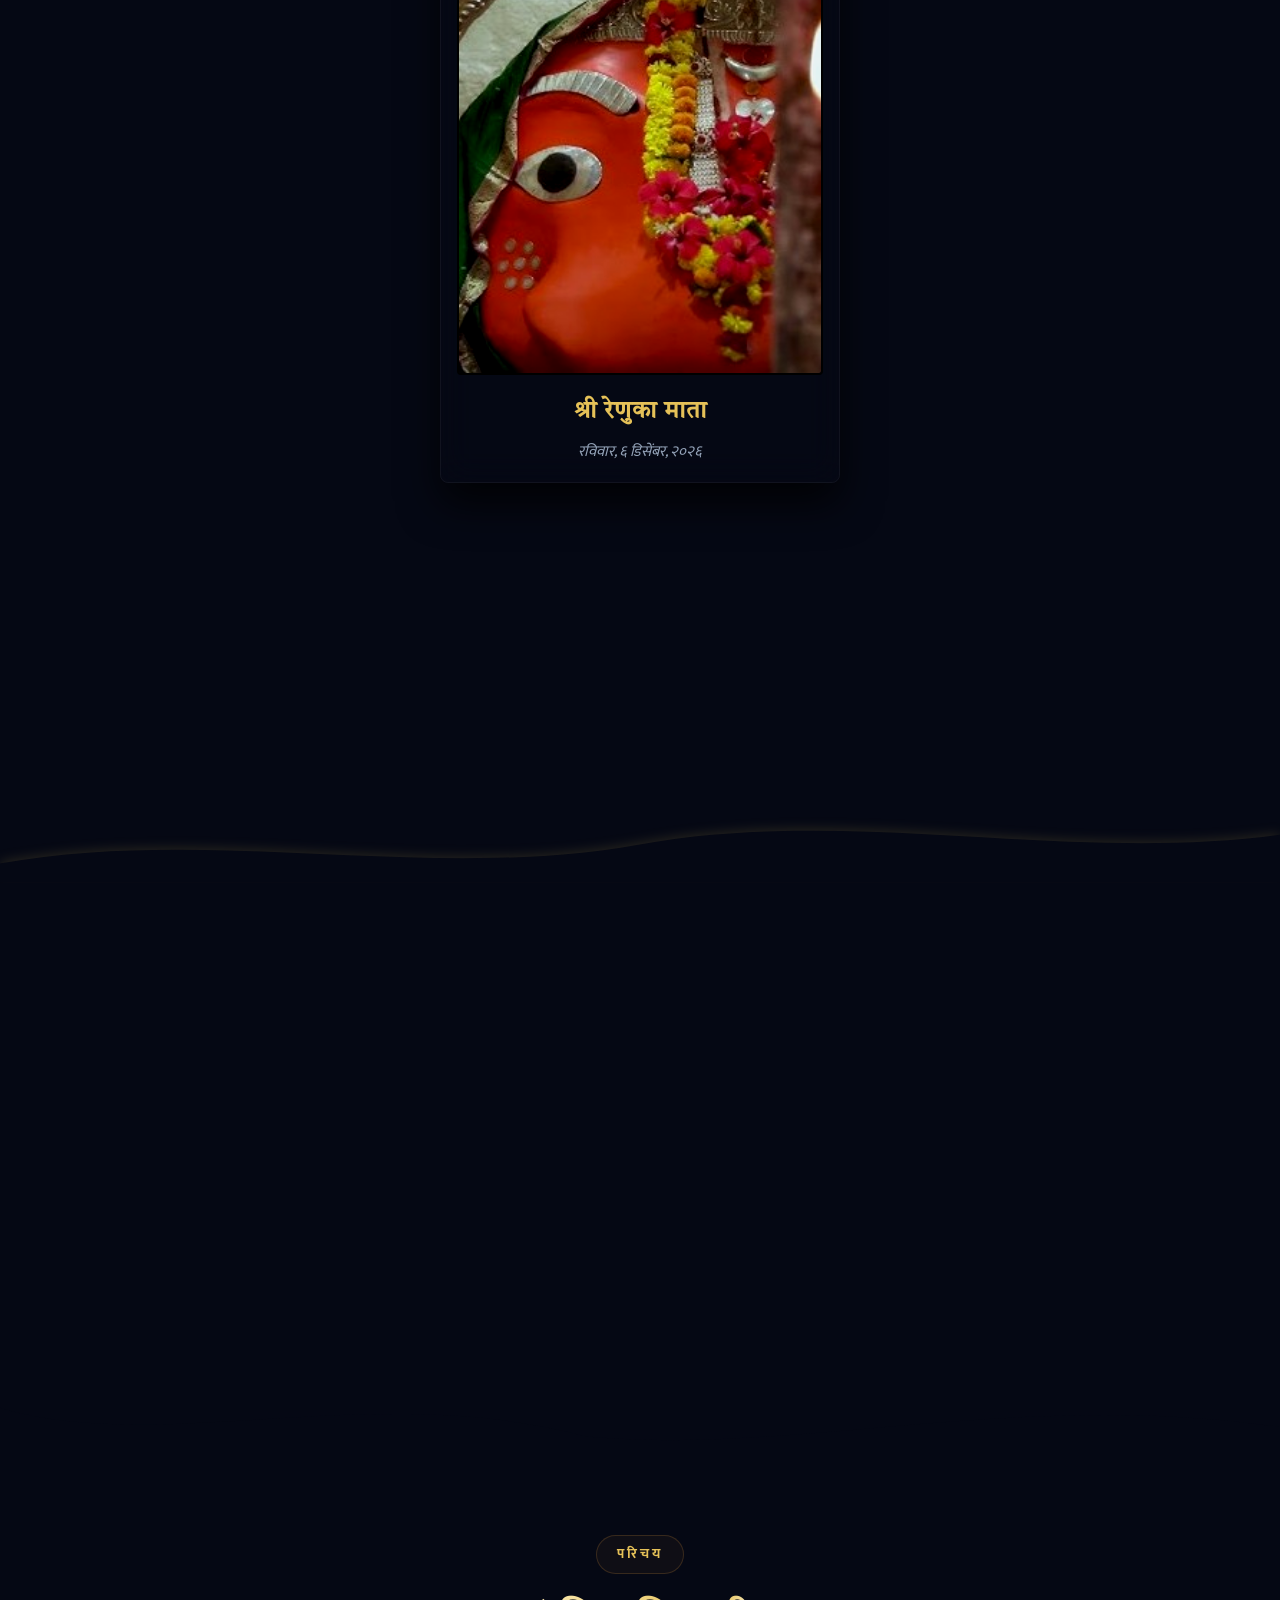
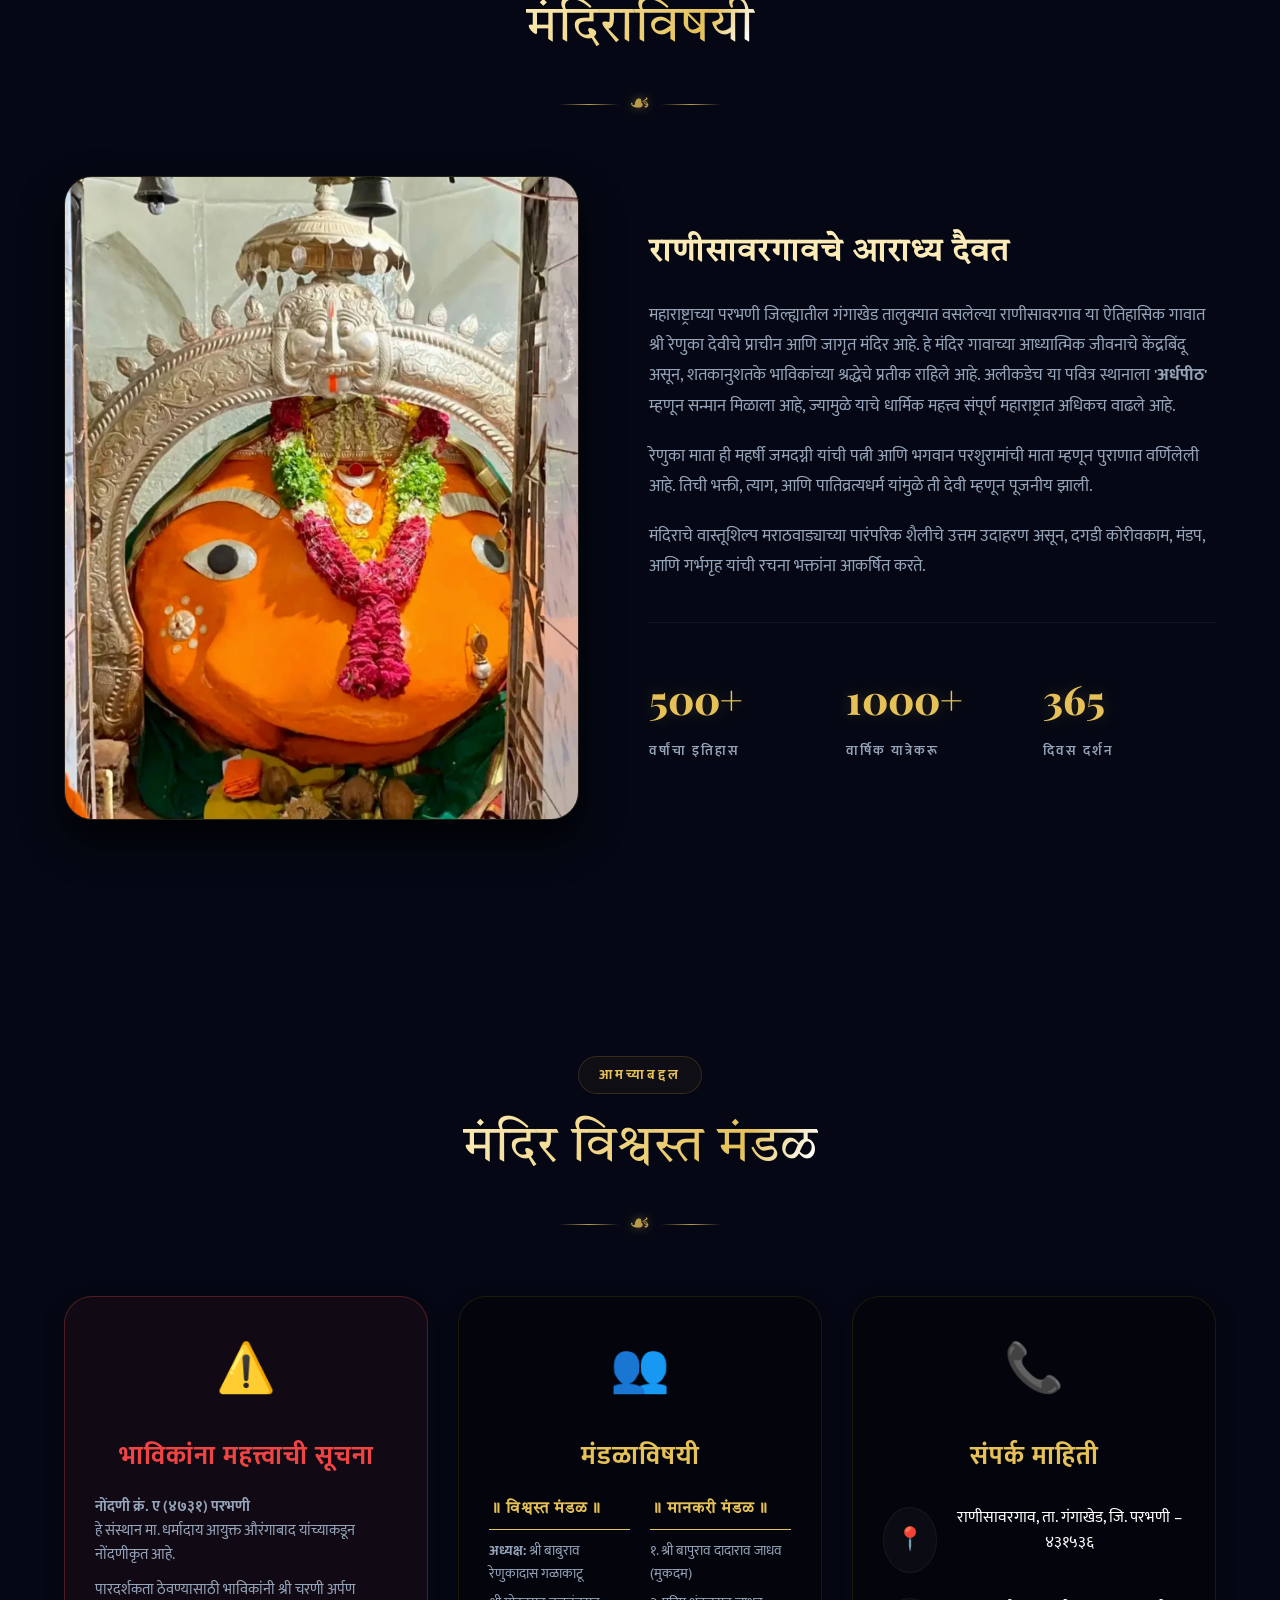
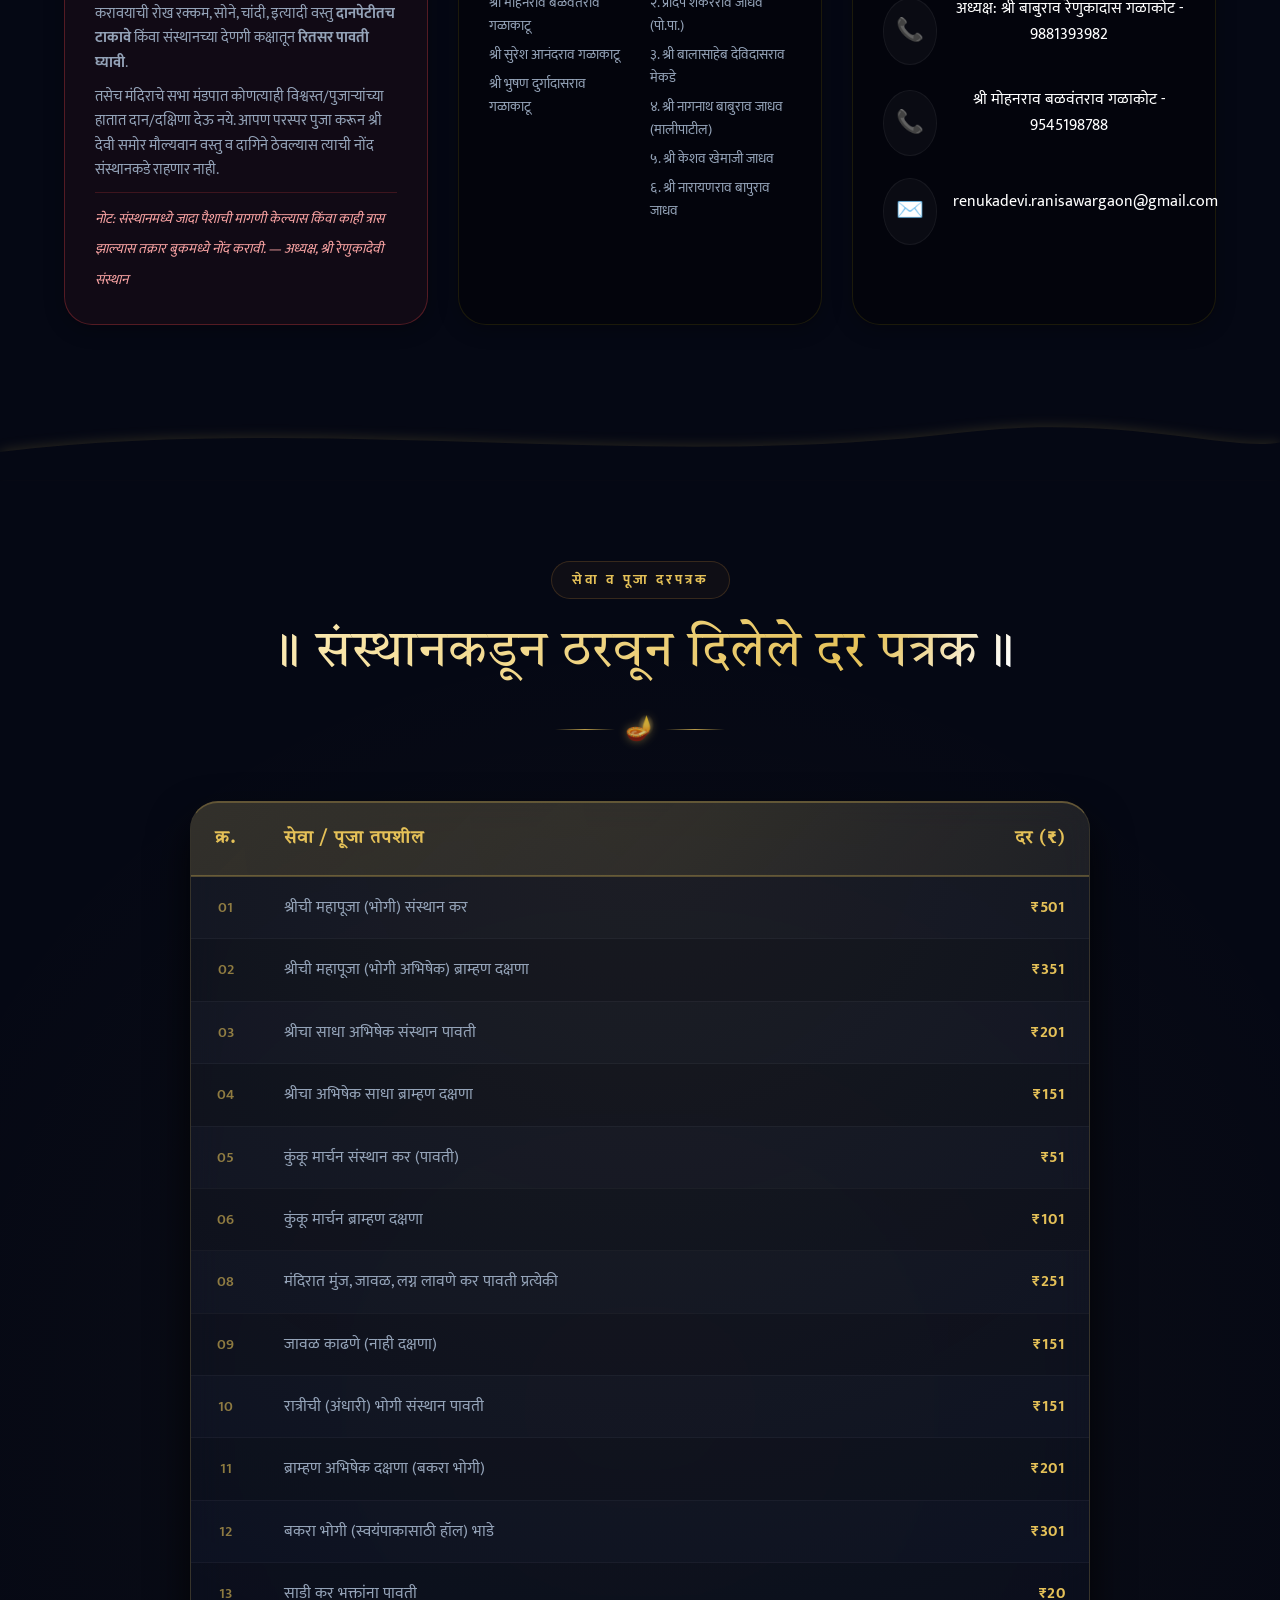
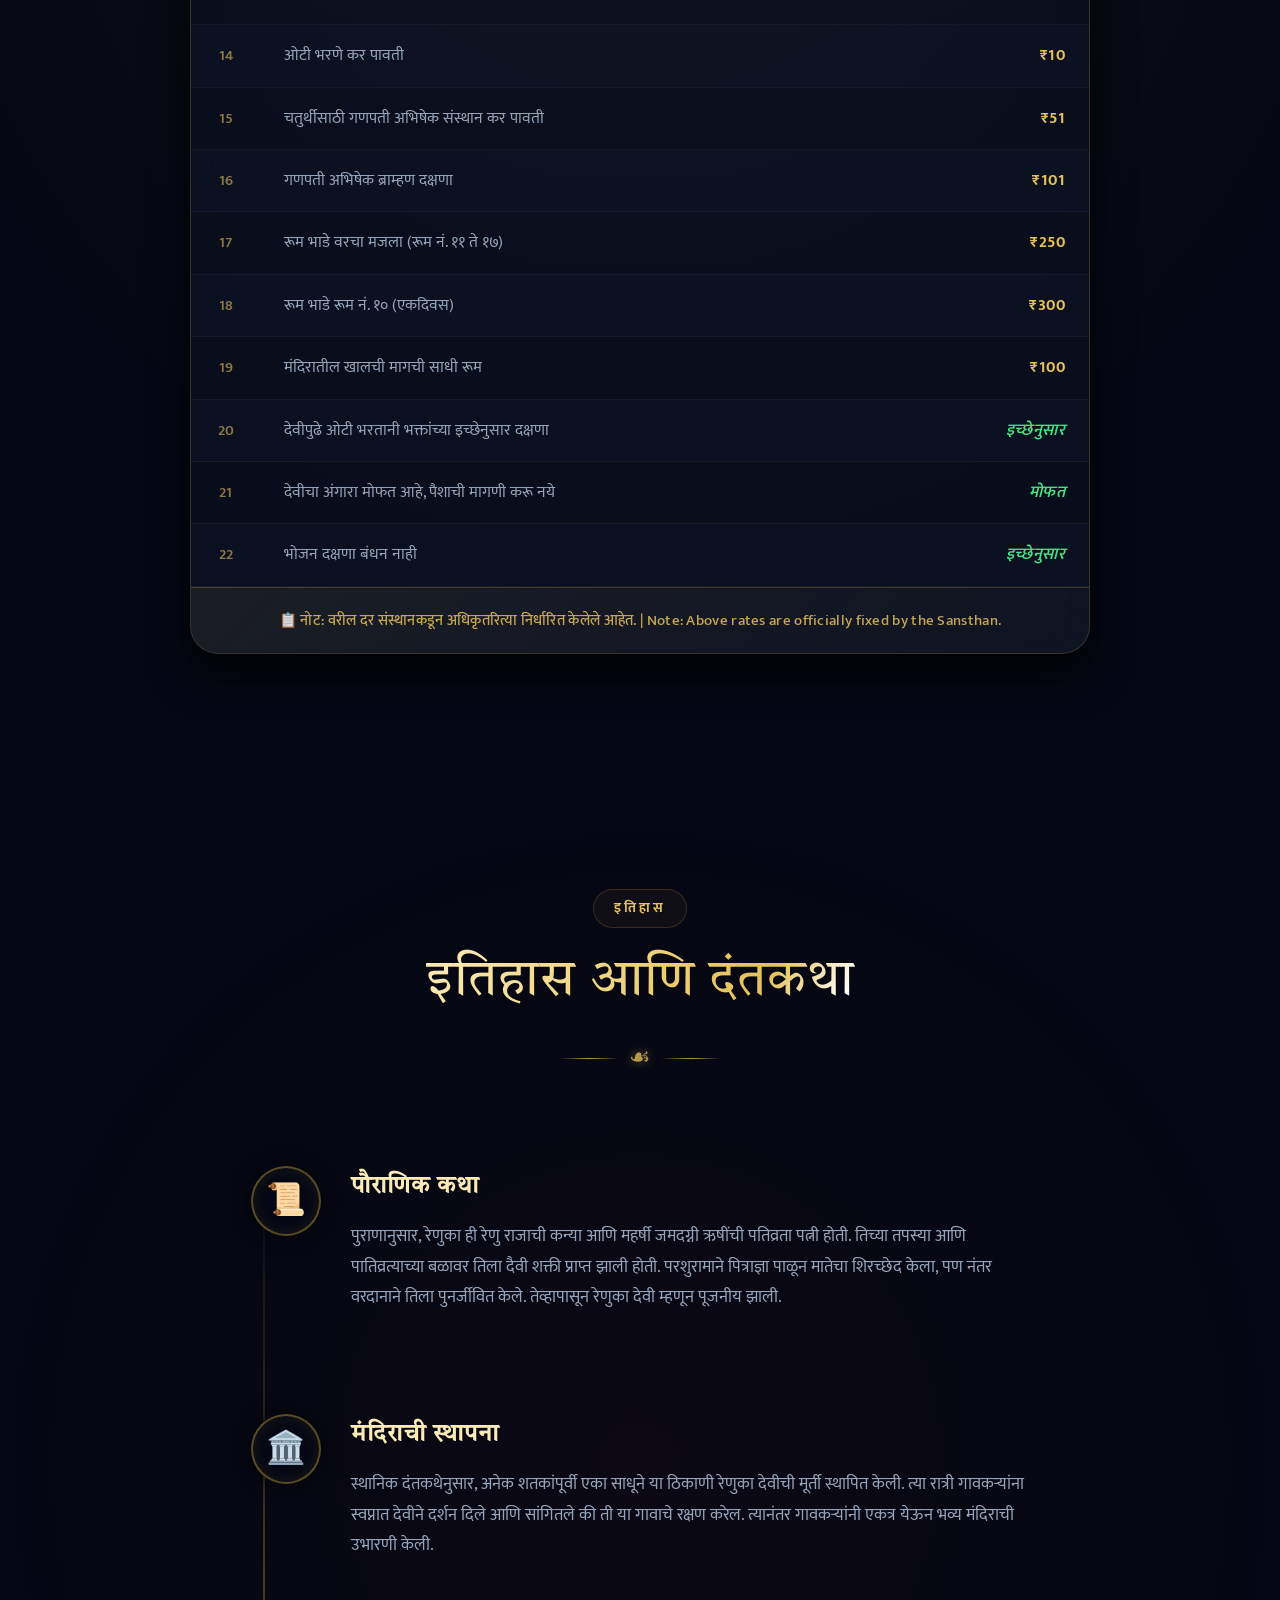
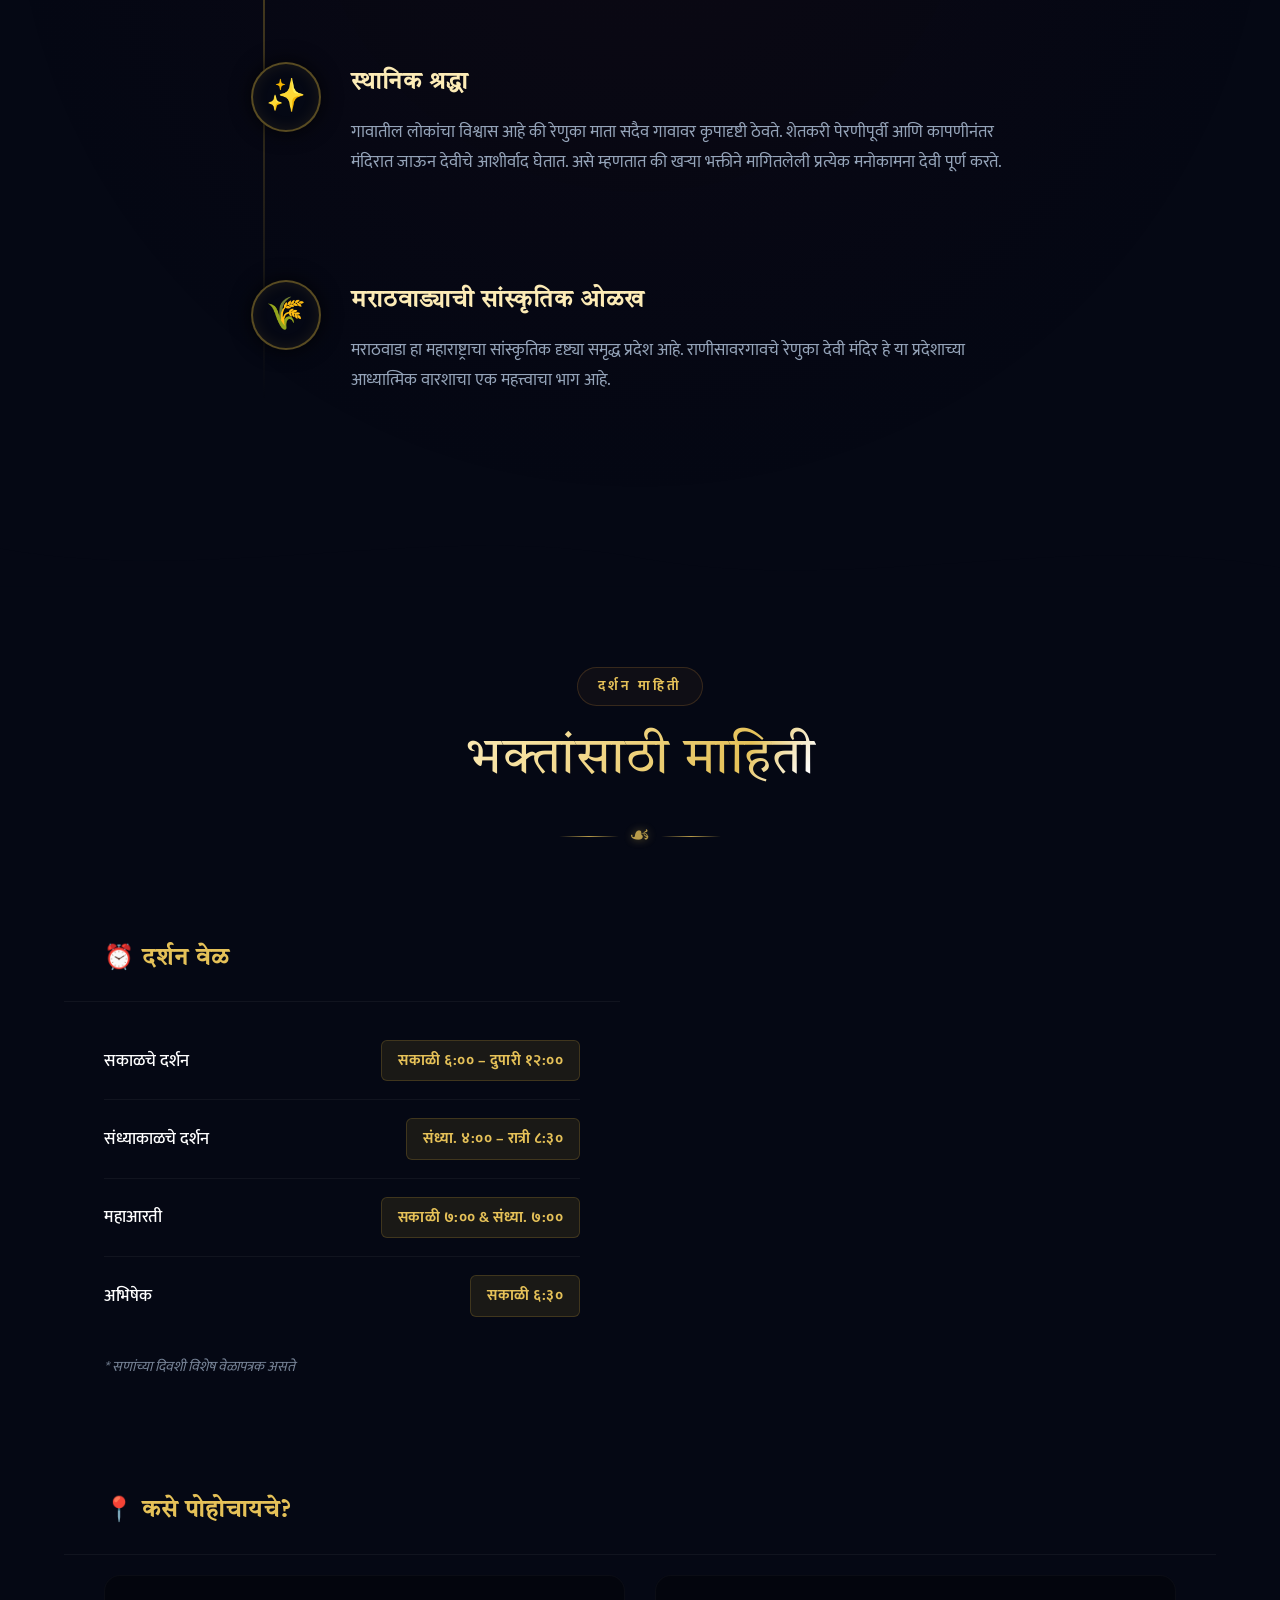
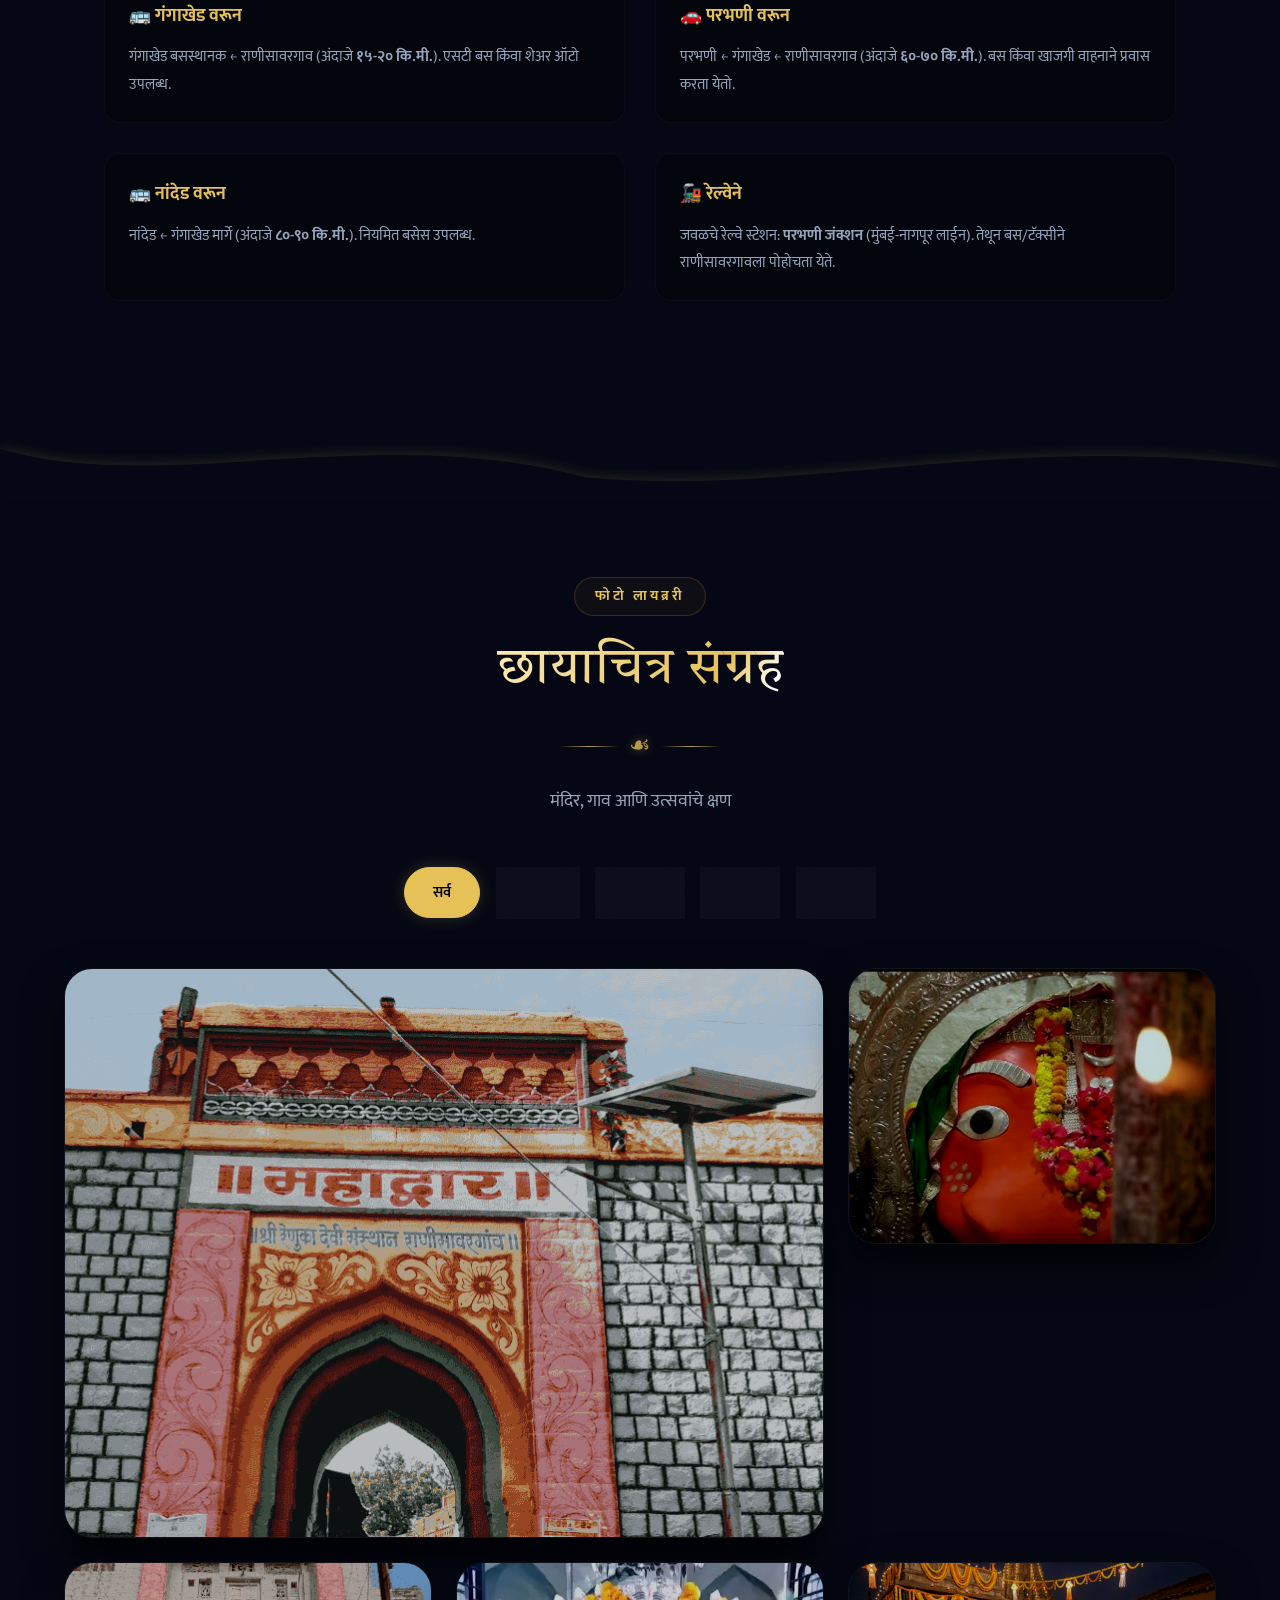
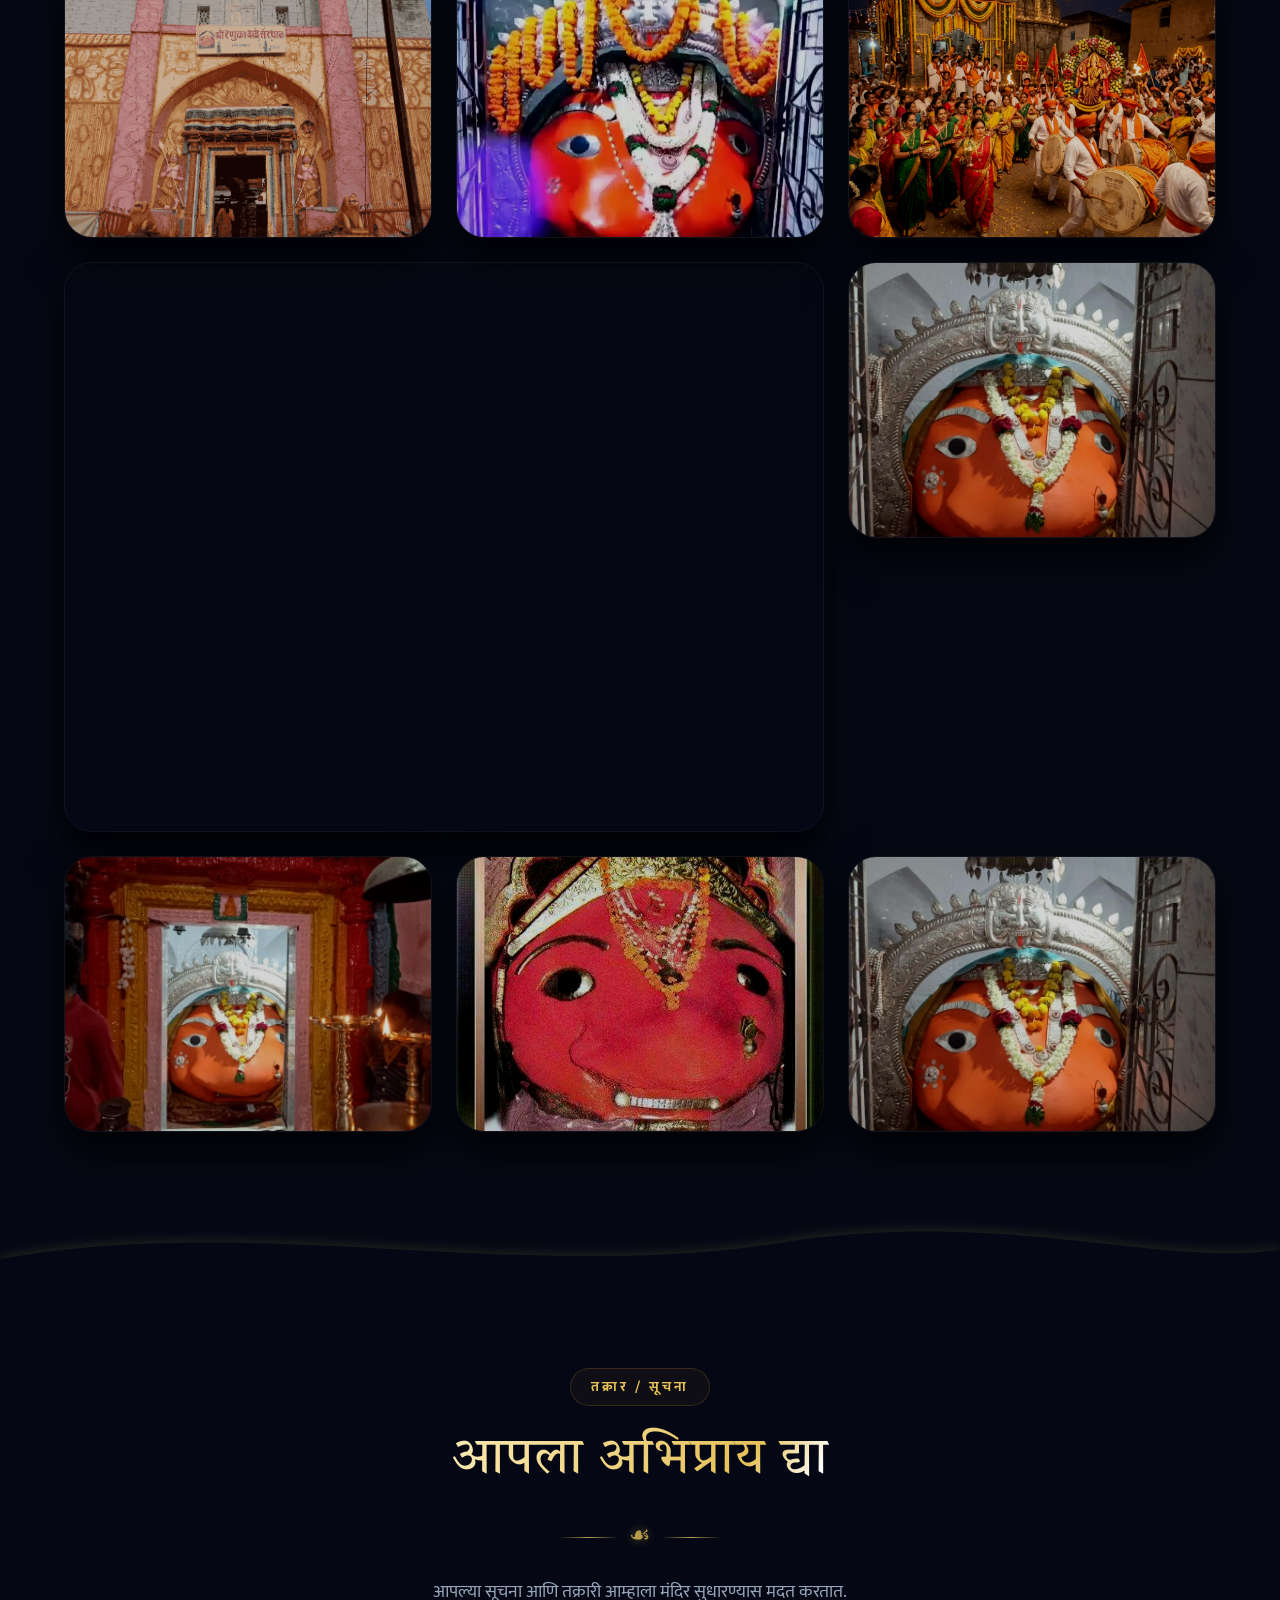
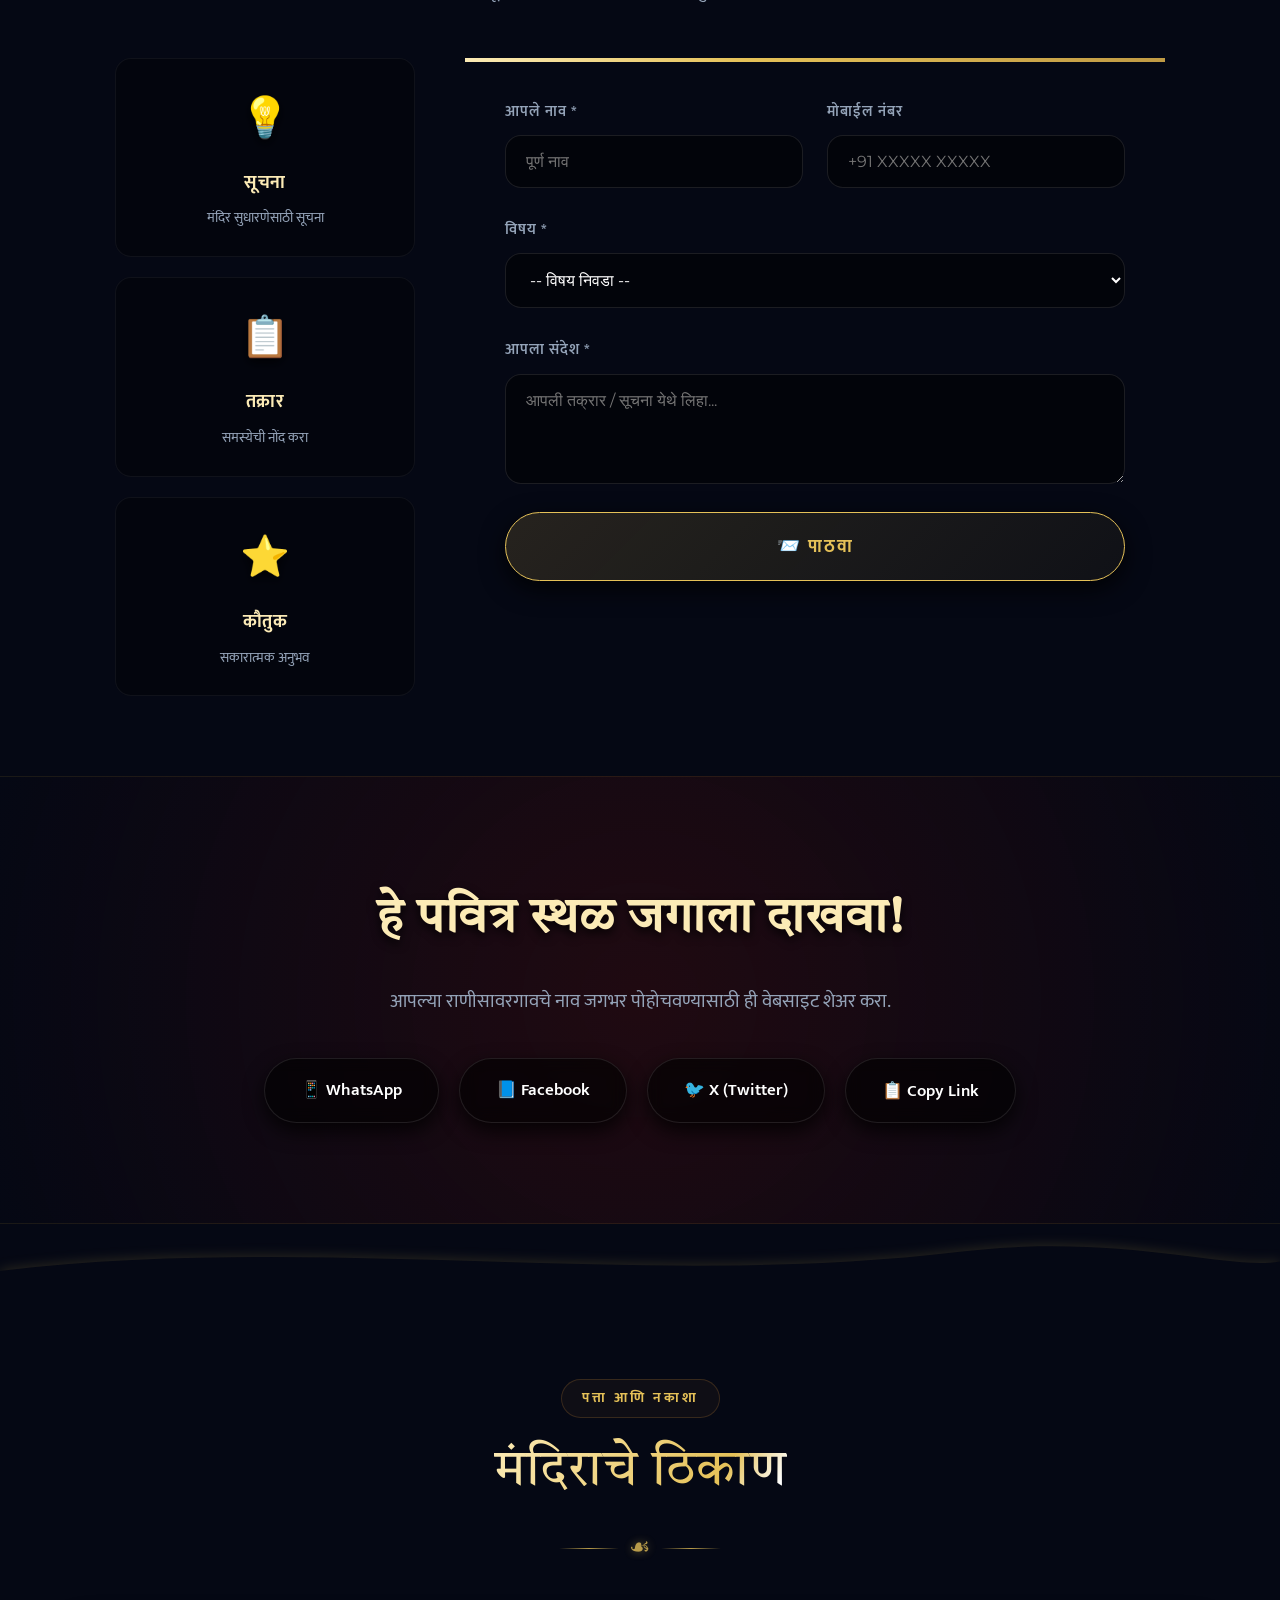
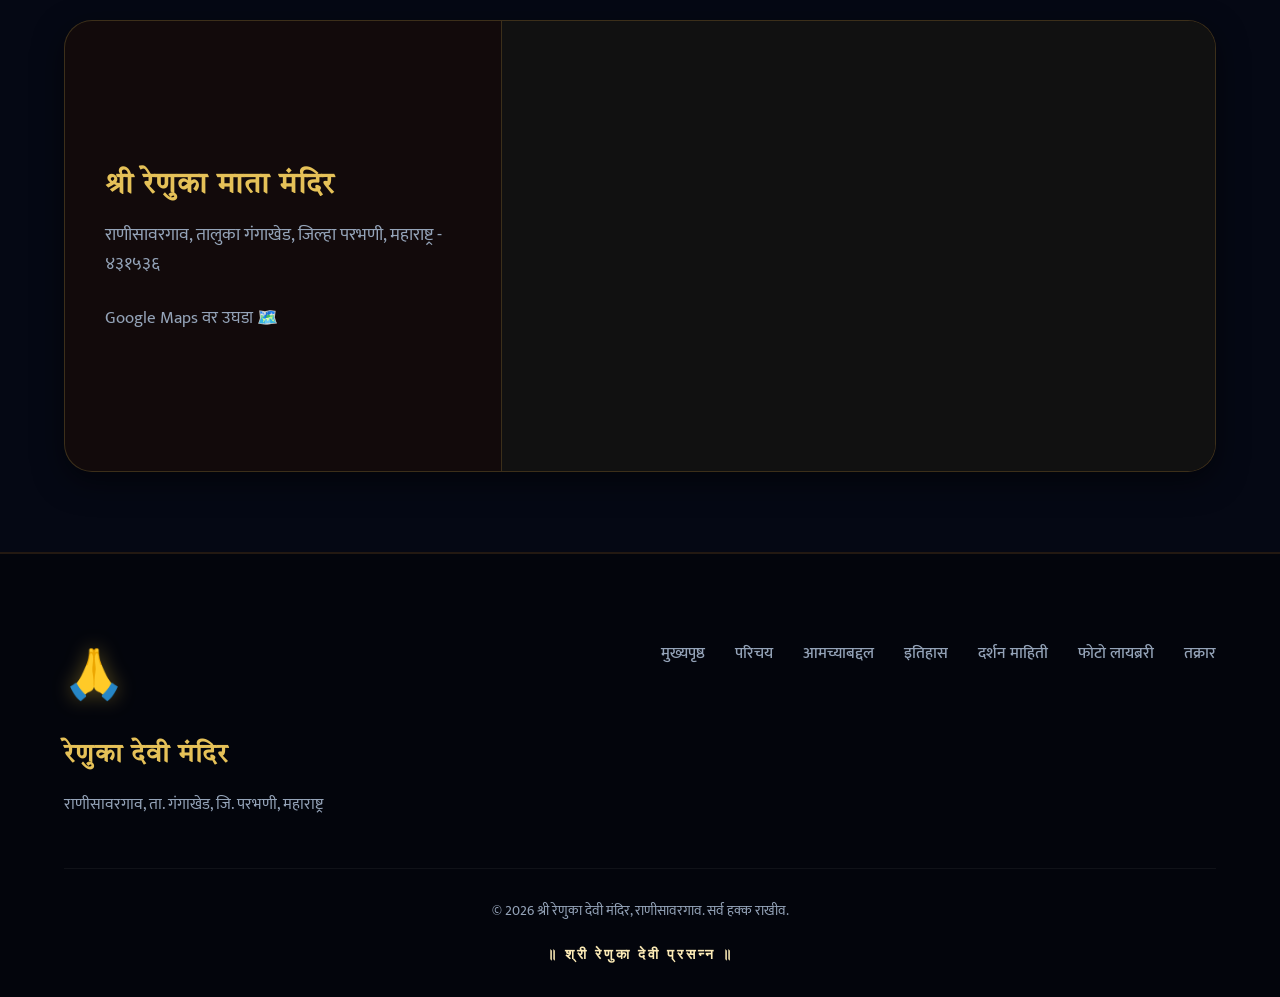
==== commit bd9c73e2: "Added E-Poster, updated UI based on feedback, and synced latest images" ====
--- a/index.html
+++ b/index.html
@@ -85,7 +85,7 @@
                 <li><a href="#history" class="nav-link" data-i18n="nav-history">इतिहास</a></li>
                 <li><a href="#visit" class="nav-link" data-i18n="nav-visit">दर्शन माहिती</a></li>
                 <li><a href="#gallery" class="nav-link" data-i18n="nav-gallery">फोटो लायब्ररी</a></li>
-                <li><a href="#help" class="nav-link" data-i18n="nav-help">मदत</a></li>
+
                 <li><a href="#complaint" class="nav-link" data-i18n="nav-complaint">तक्रार</a></li>
                 <li><button class="nav-donate-btn" id="nav-donate-btn" onclick="openDonationModal()" data-i18n="nav-donate">🙏 देणगी</button></li>
             </ul>
@@ -117,10 +117,6 @@
                     <button class="hero-cta puja-btn" onclick="togglePujaMenu()" data-i18n="hero-cta-puja">🙏 आभासी पूजा</button>
                     <div id="puja-menu" class="puja-menu">
                         <button onclick="offerFlowers(); togglePujaMenu()">🌺 पुष्पवृष्टी</button>
-                        <button onclick="startAarti(); togglePujaMenu()">🪔 आरती करा (Aarti)</button>
-                        <button onclick="lightDiya(); togglePujaMenu()">✨ दीप प्रज्वलन</button>
-                        <button onclick="ringBell(); togglePujaMenu()">🔔 घंटा नाद</button>
-                        <button onclick="playDrum(); togglePujaMenu()">🥁 नगारा वादन (Play Drum)</button>
                         <button onclick="openAartiModal(); togglePujaMenu()">📖 आरती वाचा व ऐका</button>
                     </div>
                 </div>
@@ -522,15 +518,7 @@
                         <p class="timing-note" data-i18n="timing-note">* सणांच्या दिवशी विशेष वेळापत्रक असते</p>
                     </div>
                 </div>
-                <div class="visit-card animate-on-scroll" id="festivals-info">
-                    <div class="visit-card-header"><h3 data-i18n="visit-2-h3">🪔 प्रमुख सण आणि उत्सव</h3></div>
-                    <div class="visit-card-body">
-                        <div class="festival-item"><span class="festival-dot"></span><div><strong data-i18n="fest-1-title">नवरात्रोत्सव</strong><p data-i18n="fest-1-p">नऊ दिवस विशेष पूजा, गरबा, दांडिया आणि भव्य आरती.</p></div></div>
-                        <div class="festival-item"><span class="festival-dot"></span><div><strong data-i18n="fest-2-title">वार्षिक यात्रा (जत्रा)</strong><p data-i18n="fest-2-p">चैत्र पौर्णिमेच्या सुमारास भव्य यात्रा भरते.</p></div></div>
-                        <div class="festival-item"><span class="festival-dot"></span><div><strong data-i18n="fest-3-title">मकर संक्रांती</strong><p data-i18n="fest-3-p">हळदी-कुंकू समारंभ, तिळगूळ वाटप आणि विशेष पूजा.</p></div></div>
-                        <div class="festival-item"><span class="festival-dot"></span><div><strong data-i18n="fest-4-title">दसरा</strong><p data-i18n="fest-4-p">सीमोल्लंघन, शस्त्रपूजा आणि देवीच्या विशेष अलंकार पूजा.</p></div></div>
-                    </div>
-                </div>
+
                 <div class="visit-card visit-card-full animate-on-scroll" id="travel-directions">
                     <div class="visit-card-header"><h3 data-i18n="visit-3-h3">📍 कसे पोहोचायचे?</h3></div>
                     <div class="visit-card-body directions-grid">
@@ -617,27 +605,7 @@
         </div>
     </section>
 
-    <!-- Wave: Gallery → FAQ -->
-    <div class="wave-divider"><svg viewBox="0 0 1200 80" preserveAspectRatio="none"><path d="M0,60 C200,10 400,70 600,30 C800,0 1000,60 1200,20 L1200,80 L0,80 Z"></path></svg></div>
-
-    <!-- HELP / FAQ -->
-    <section id="help" class="section help-section">
-        <div class="container">
-            <div class="section-header animate-on-scroll">
-                <span class="section-tag" data-i18n="sec-faq-tag">मदत</span>
-                <h2 class="section-title shimmer-text" data-i18n="sec-faq-title">वारंवार विचारले जाणारे प्रश्न</h2>
-                <div class="section-divider"><span class="divider-icon">☙</span></div>
-            </div>
-            <div class="faq-container">
-                <div class="faq-item animate-on-scroll"><button class="faq-q"><span data-i18n="faq-q1">मंदिराचे दर्शन वेळ काय आहे?</span> <span class="faq-ic">+</span></button><div class="faq-a"><p data-i18n="faq-a1">सकाळी ६:०० ते दुपारी १२:०० आणि संध्याकाळी ४:०० ते रात्री ८:३०. महाआरती सकाळी ७:०० व संध्याकाळी ७:०० वाजता.</p></div></div>
-                <div class="faq-item animate-on-scroll"><button class="faq-q"><span data-i18n="faq-q2">कोणते विशेष सण साजरे होतात?</span> <span class="faq-ic">+</span></button><div class="faq-a"><p data-i18n="faq-a2">नवरात्रोत्सव (९ दिवस), चैत्र पौर्णिमेची वार्षिक यात्रा, दसरा, आणि मकर संक्रांती हे प्रमुख सण आहेत.</p></div></div>
-                <div class="faq-item animate-on-scroll"><button class="faq-q"><span data-i18n="faq-q3">गंगाखेडवरून कसे पोहोचावे?</span> <span class="faq-ic">+</span></button><div class="faq-a"><p data-i18n="faq-a3">गंगाखेड बसस्थानकावरून राणीसावरगावसाठी एसटी बस किंवा शेअर ऑटो मिळतात. अंतर अंदाजे १५-२० कि.मी. आहे.</p></div></div>
-                <div class="faq-item animate-on-scroll"><button class="faq-q"><span data-i18n="faq-q4">मंदिरात फोटो काढण्याची परवानगी आहे का?</span> <span class="faq-ic">+</span></button><div class="faq-a"><p data-i18n="faq-a4">बाहेरील भागात फोटो काढता येतात. गर्भगृहात पुजाऱ्यांची परवानगी घ्यावी.</p></div></div>
-                <div class="faq-item animate-on-scroll"><button class="faq-q"><span data-i18n="faq-q5">देणगी कशी देता येईल?</span> <span class="faq-ic">+</span></button><div class="faq-a"><p data-i18n="faq-a5">UPI, बँक ट्रान्सफर किंवा मंदिरात प्रत्यक्ष देणगी देता येते. वरील 'देणगी द्या' बटणावर क्लिक करा.</p></div></div>
-                <div class="faq-item animate-on-scroll"><button class="faq-q"><span data-i18n="faq-q6">राहण्याची सोय आहे का?</span> <span class="faq-ic">+</span></button><div class="faq-a"><p data-i18n="faq-a6">मंदिरात धर्मशाळा उपलब्ध आहे. अधिक सुविधांसाठी गंगाखेडमध्ये हॉटेल उपलब्ध आहेत.</p></div></div>
-            </div>
-        </div>
-    </section>
+
 
     <!-- Wave: FAQ → Complaint -->
     <div class="wave-divider wave-gold"><svg viewBox="0 0 1200 80" preserveAspectRatio="none"><path d="M0,50 C250,0 500,80 750,30 C950,0 1100,60 1200,40 L1200,80 L0,80 Z"></path></svg></div>
@@ -710,11 +678,11 @@
                 <div class="location-details">
                     <h3 data-i18n="loc-temple-name">श्री रेणुका माता मंदिर</h3>
                     <p data-i18n="loc-address">राणीसावरगाव, तालुका गंगाखेड, जिल्हा परभणी, महाराष्ट्र - ४३१५३६</p>
-                    <a href="https://www.google.com/maps/search/Renuka+Mata+Temple,+Ranisawargaon,+Gangakhed,+Parbhani" target="_blank" class="btn-primary" data-i18n="loc-nav-btn">Google Maps वर उघडा 🗺️</a>
+                    <a href="https://maps.app.goo.gl/tbTaN767w23Md2Da8" target="_blank" class="btn-primary" data-i18n="loc-nav-btn">Google Maps वर उघडा 🗺️</a>
                 </div>
                 <div class="map-wrapper">
-                    <!-- Google Maps Embed for Ranisawargaon -->
-                    <iframe src="https://www.google.com/maps/embed?pb=!1m18!1m12!1m3!1d30232.07222383803!2d76.782064!3d18.932402!2m3!1f0!2f0!3f0!3m2!1i1024!2i768!4f13.1!3m3!1m2!1s0x3bcf07883279c13b%3A0xcc18bf0a4980a!2sRanisawargaon%2C%20Maharashtra%20431536!5e0!3m2!1sen!2sin!4v1700000000000!5m2!1sen!2sin" width="100%" height="100%" style="border:0;" allowfullscreen="" loading="lazy" referrerpolicy="no-referrer-when-downgrade"></iframe>
+                    <!-- Google Maps Embed - Shri Renuka Devi Temple, Ranisawargaon (Accurate Location) -->
+                    <iframe src="https://www.google.com/maps/embed?pb=!1m18!1m12!1m3!1d3782.5!2d76.8659586!3d18.8596486!2m3!1f0!2f0!3f0!3m2!1i1024!2i768!4f13.1!3m3!1m2!1s0x3bcfc2556bd2d4ff%3A0xd7a10a766652b9e6!2sRenuka+Devi+Temple!5e0!3m2!1sen!2sin!4v1700000000000!5m2!1sen!2sin" width="100%" height="100%" style="border:0;" allowfullscreen="" loading="lazy" referrerpolicy="no-referrer-when-downgrade"></iframe>
                 </div>
             </div>
         </div>
@@ -735,7 +703,7 @@
                     <a href="#history" data-i18n="nav-history">इतिहास</a>
                     <a href="#visit" data-i18n="nav-visit">दर्शन माहिती</a>
                     <a href="#gallery" data-i18n="nav-gallery">फोटो लायब्ररी</a>
-                    <a href="#help" data-i18n="nav-help">मदत</a>
+
                     <a href="#complaint" data-i18n="nav-complaint">तक्रार</a>
                 </div>
             </div>
@@ -762,10 +730,7 @@
             <svg viewBox="0 0 24 24" fill="none" stroke="currentColor" stroke-width="2" stroke-linecap="round" stroke-linejoin="round" class="nav-icon"><path d="M20.84 4.61a5.5 5.5 0 0 0-7.78 0L12 5.67l-1.06-1.06a5.5 5.5 0 0 0-7.78 7.78l1.06 1.06L12 21.23l7.78-7.78 1.06-1.06a5.5 5.5 0 0 0 0-7.78z"></path></svg>
             <span data-i18n="bni-don">देणगी</span>
         </button>
-        <a href="#help" class="bni">
-            <svg viewBox="0 0 24 24" fill="none" stroke="currentColor" stroke-width="2" stroke-linecap="round" stroke-linejoin="round" class="nav-icon"><circle cx="12" cy="12" r="10"></circle><path d="M9.09 9a3 3 0 0 1 5.83 1c0 2-3 3-3 3"></path><line x1="12" y1="17" x2="12.01" y2="17"></line></svg>
-            <span data-i18n="bni-help">मदत</span>
-        </a>
+
         <a href="#complaint" class="bni">
             <svg viewBox="0 0 24 24" fill="none" stroke="currentColor" stroke-width="2" stroke-linecap="round" stroke-linejoin="round" class="nav-icon"><path d="M14 2H6a2 2 0 0 0-2 2v16a2 2 0 0 0 2 2h12a2 2 0 0 0 2-2V8z"></path><polyline points="14 2 14 8 20 8"></polyline><line x1="16" y1="13" x2="8" y2="13"></line><line x1="16" y1="17" x2="8" y2="17"></line><polyline points="10 9 9 9 8 9"></polyline></svg>
             <span data-i18n="bni-comp">तक्रार</span>
--- a/styles.css
+++ b/styles.css
@@ -556,7 +556,7 @@
 .wave-divider svg {
     display: block;
     width: 100%;
-    height: 80px;
+    height: clamp(40px, 6vw, 80px);
 }
 .wave-divider svg path {
     fill: var(--bg-void);
@@ -570,8 +570,8 @@
 }
 
 /* ===== SECTION COMMON ===== */
-.section { padding: 110px 0; position: relative; }
-.section-header { text-align: center; margin-bottom: 70px; display: flex; flex-direction: column; align-items: center; }
+.section { padding: clamp(50px, 8vw, 80px) 0; position: relative; }
+.section-header { text-align: center; margin-bottom: clamp(30px, 5vw, 50px); display: flex; flex-direction: column; align-items: center; }
 .section-tag {
     display: inline-block; padding: 6px 20px; border-radius: 50px;
     font-size: 0.85rem; font-weight: 700; letter-spacing: 3px; text-transform: uppercase;
